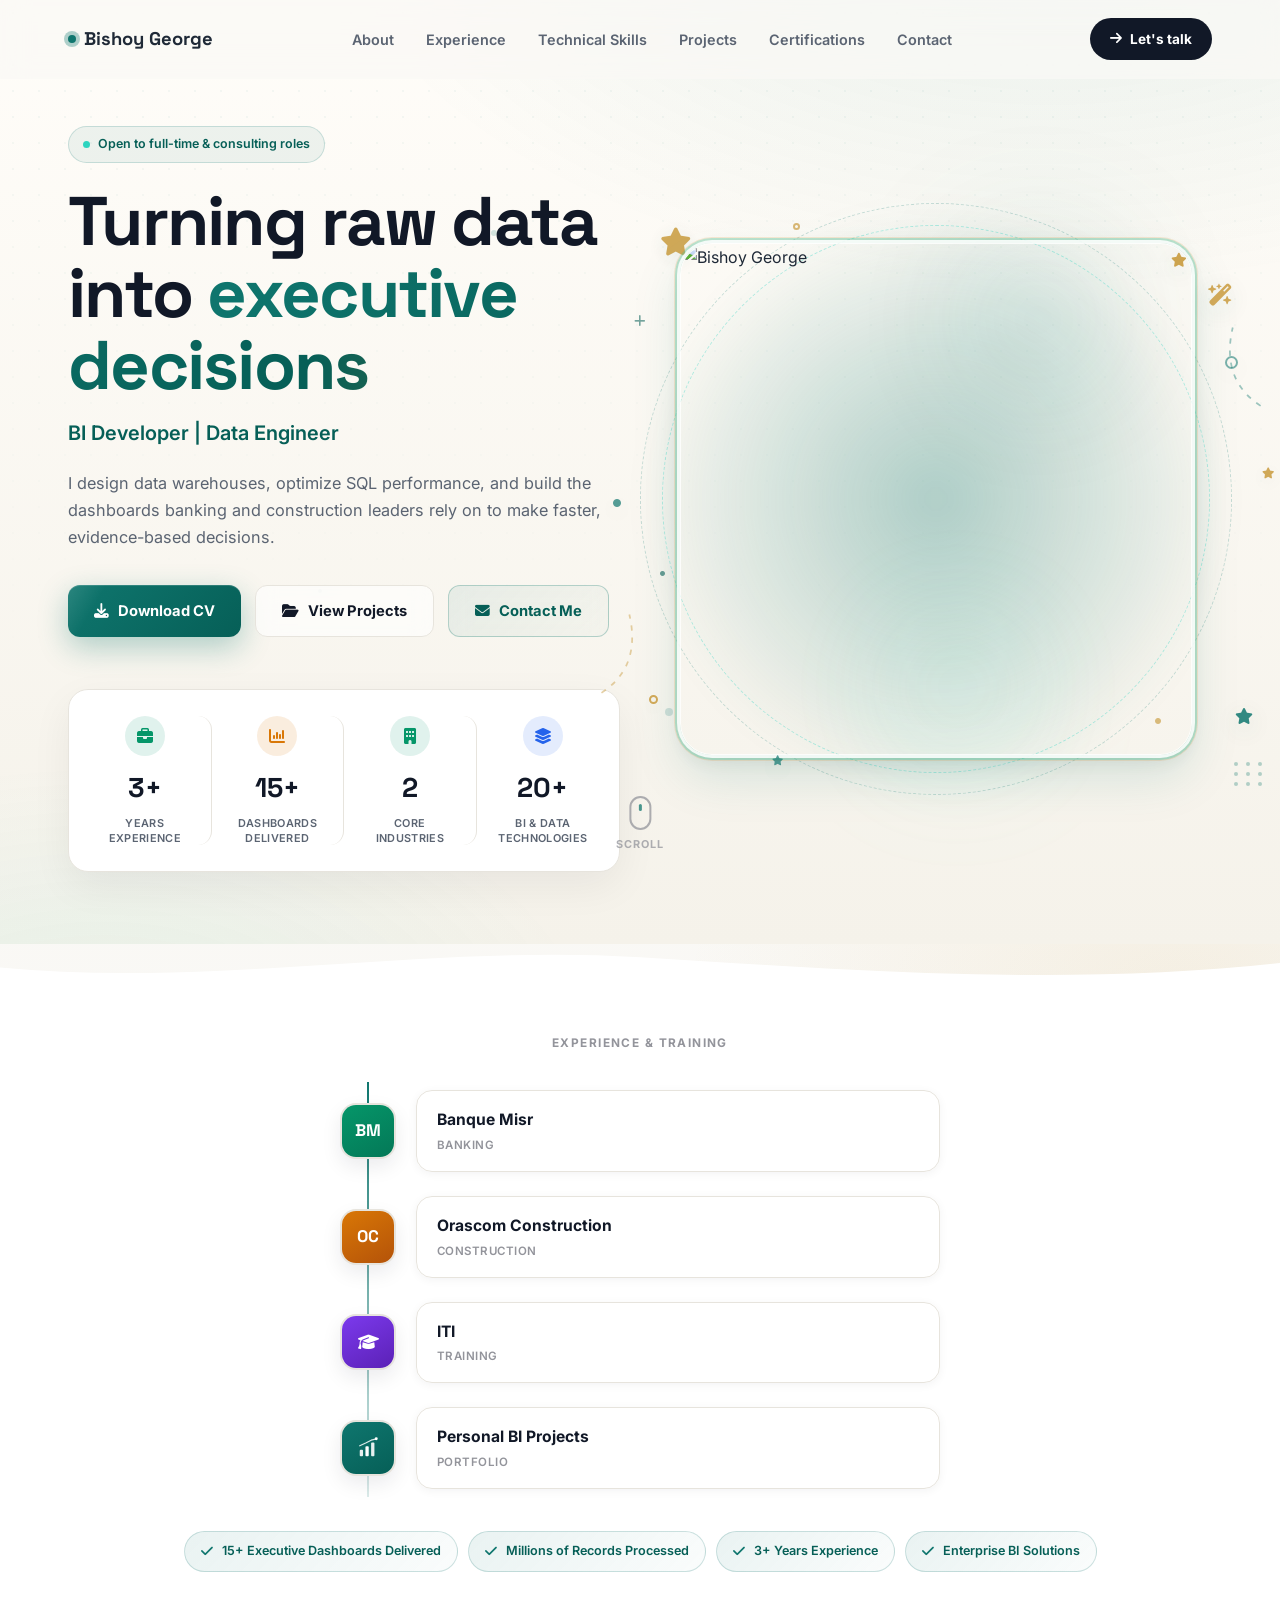
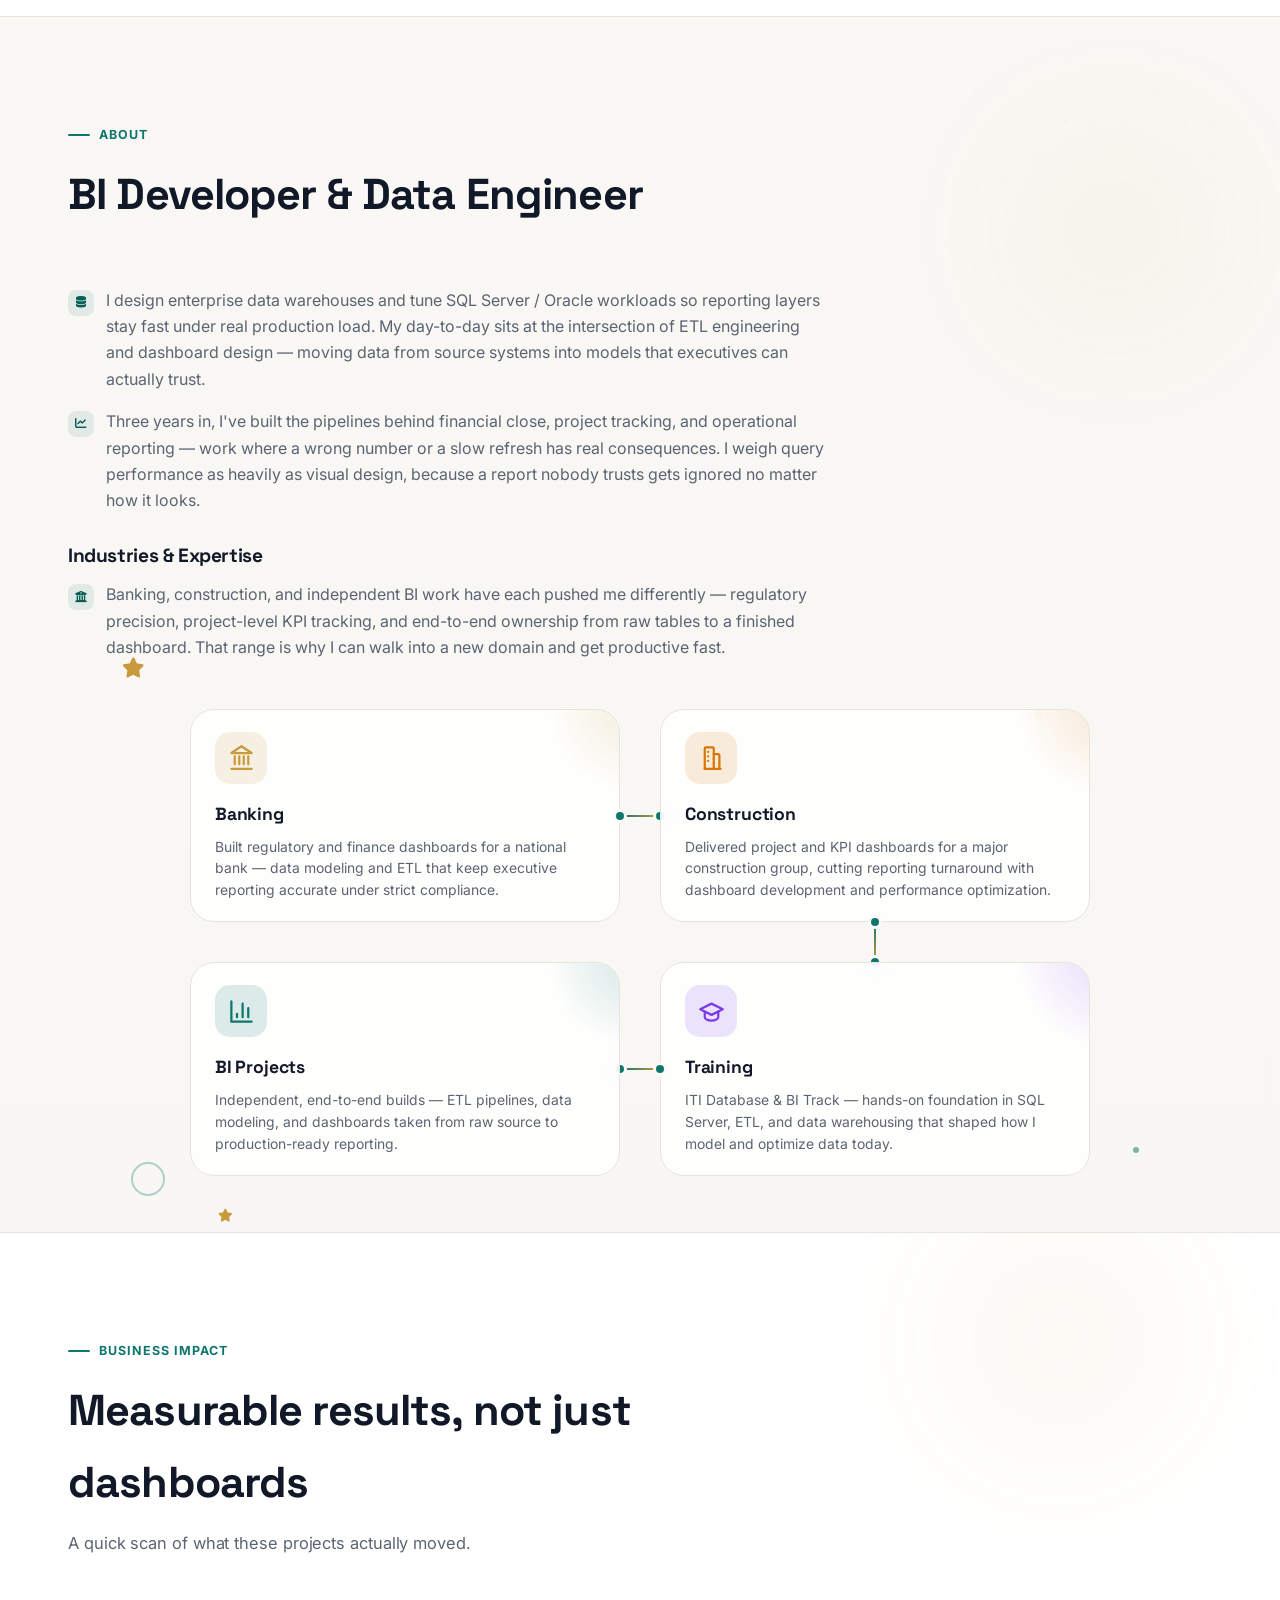
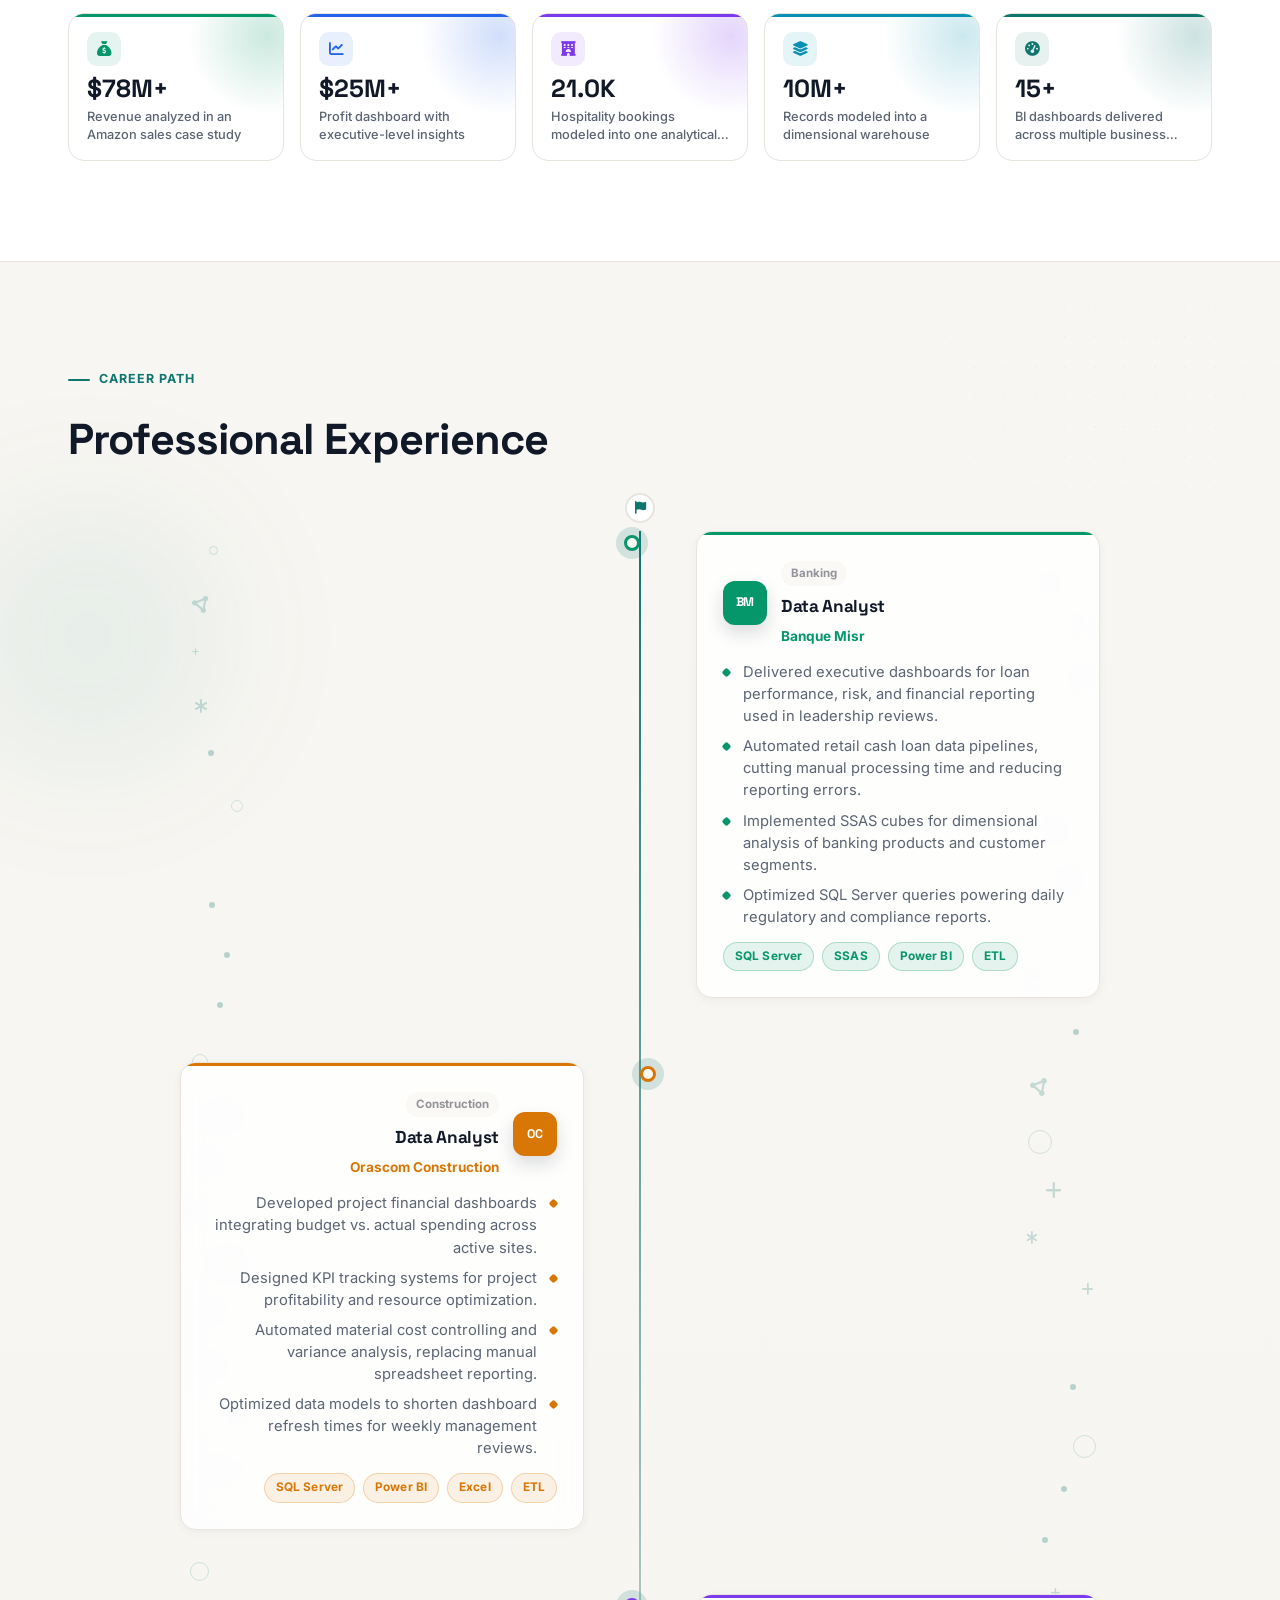
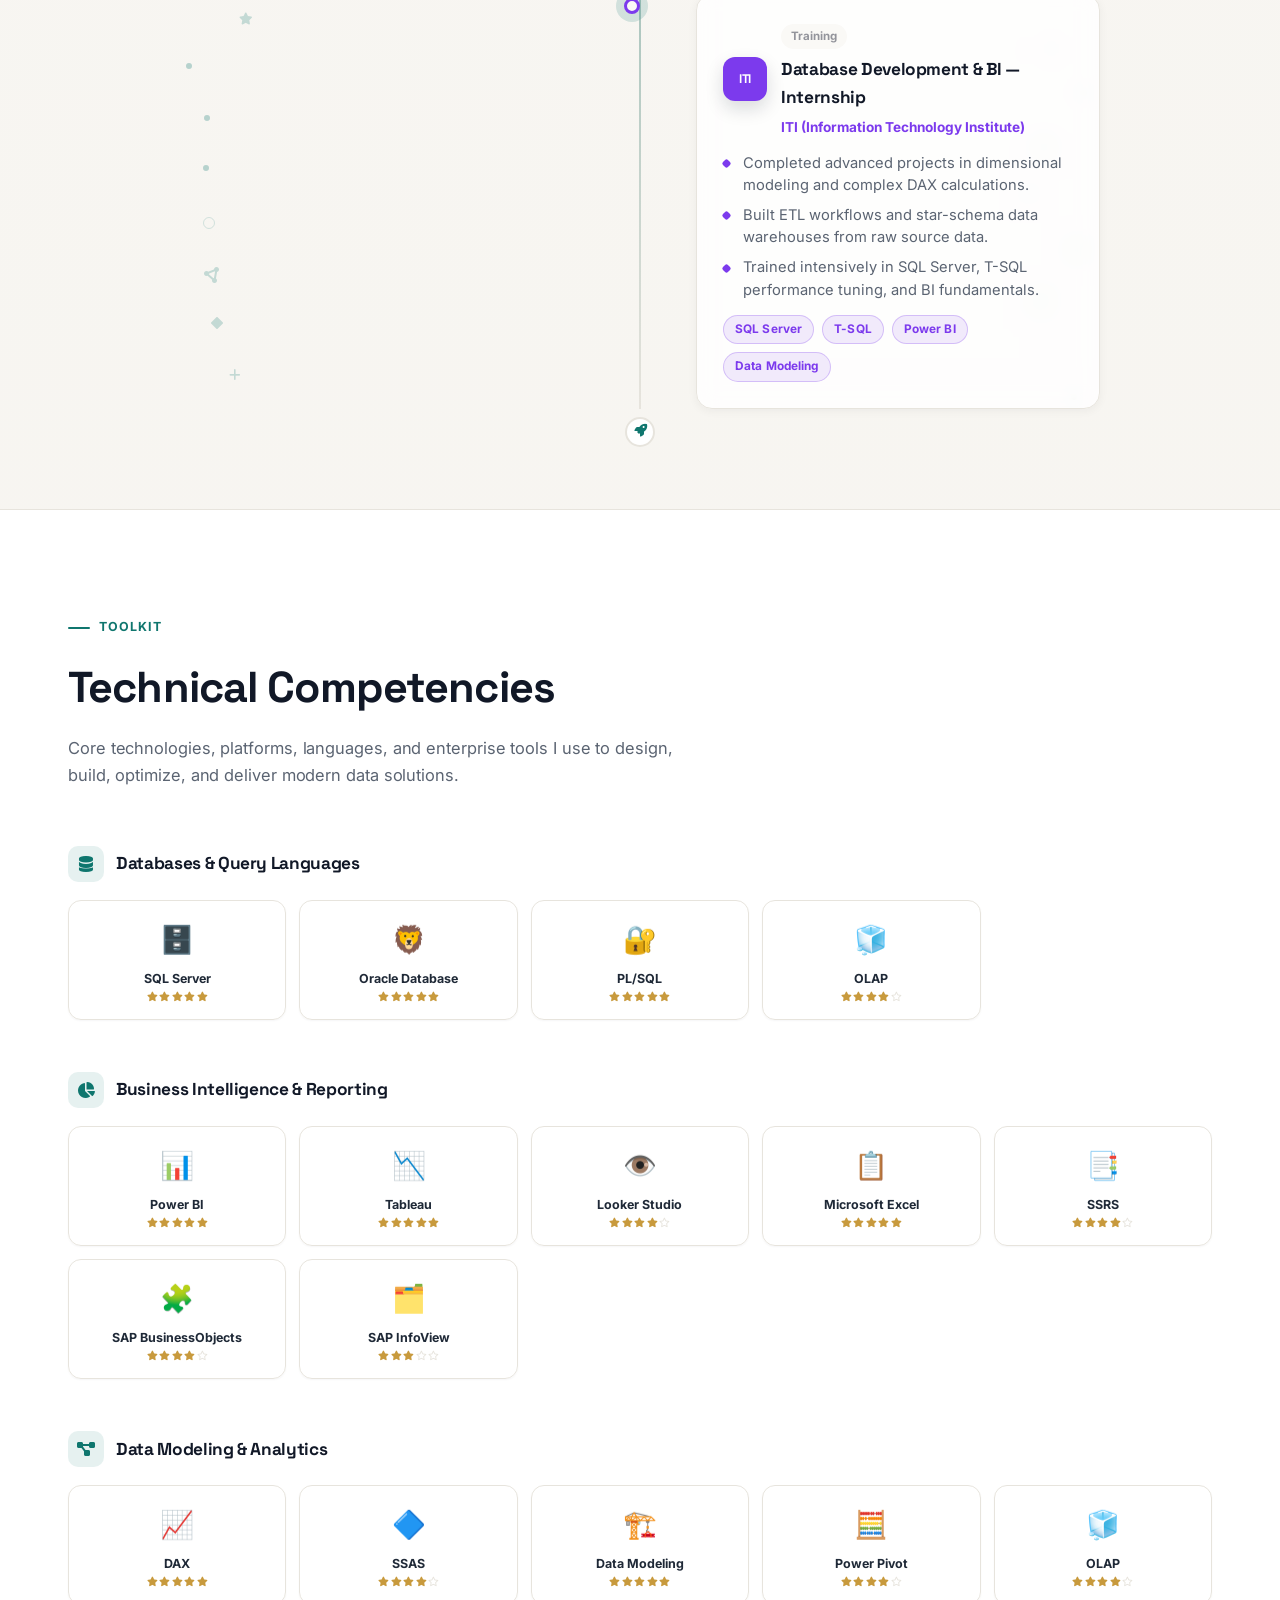
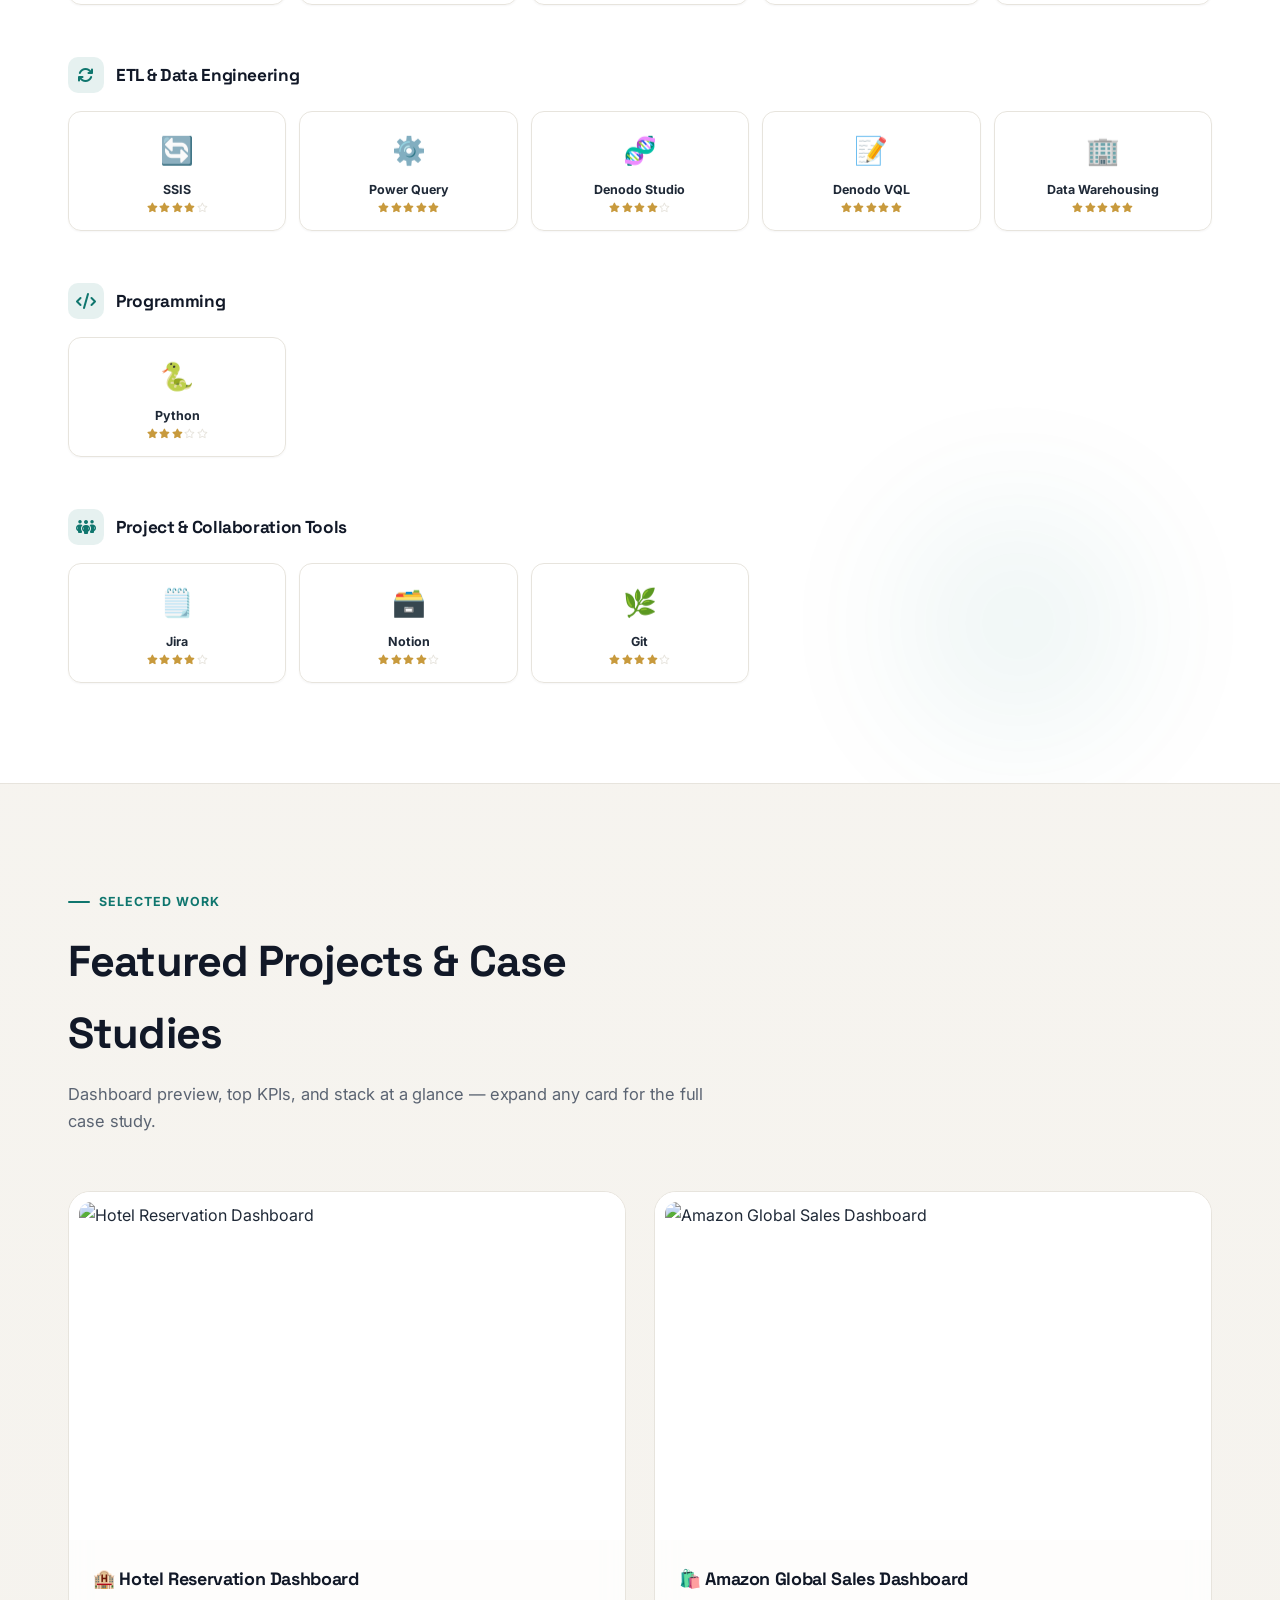
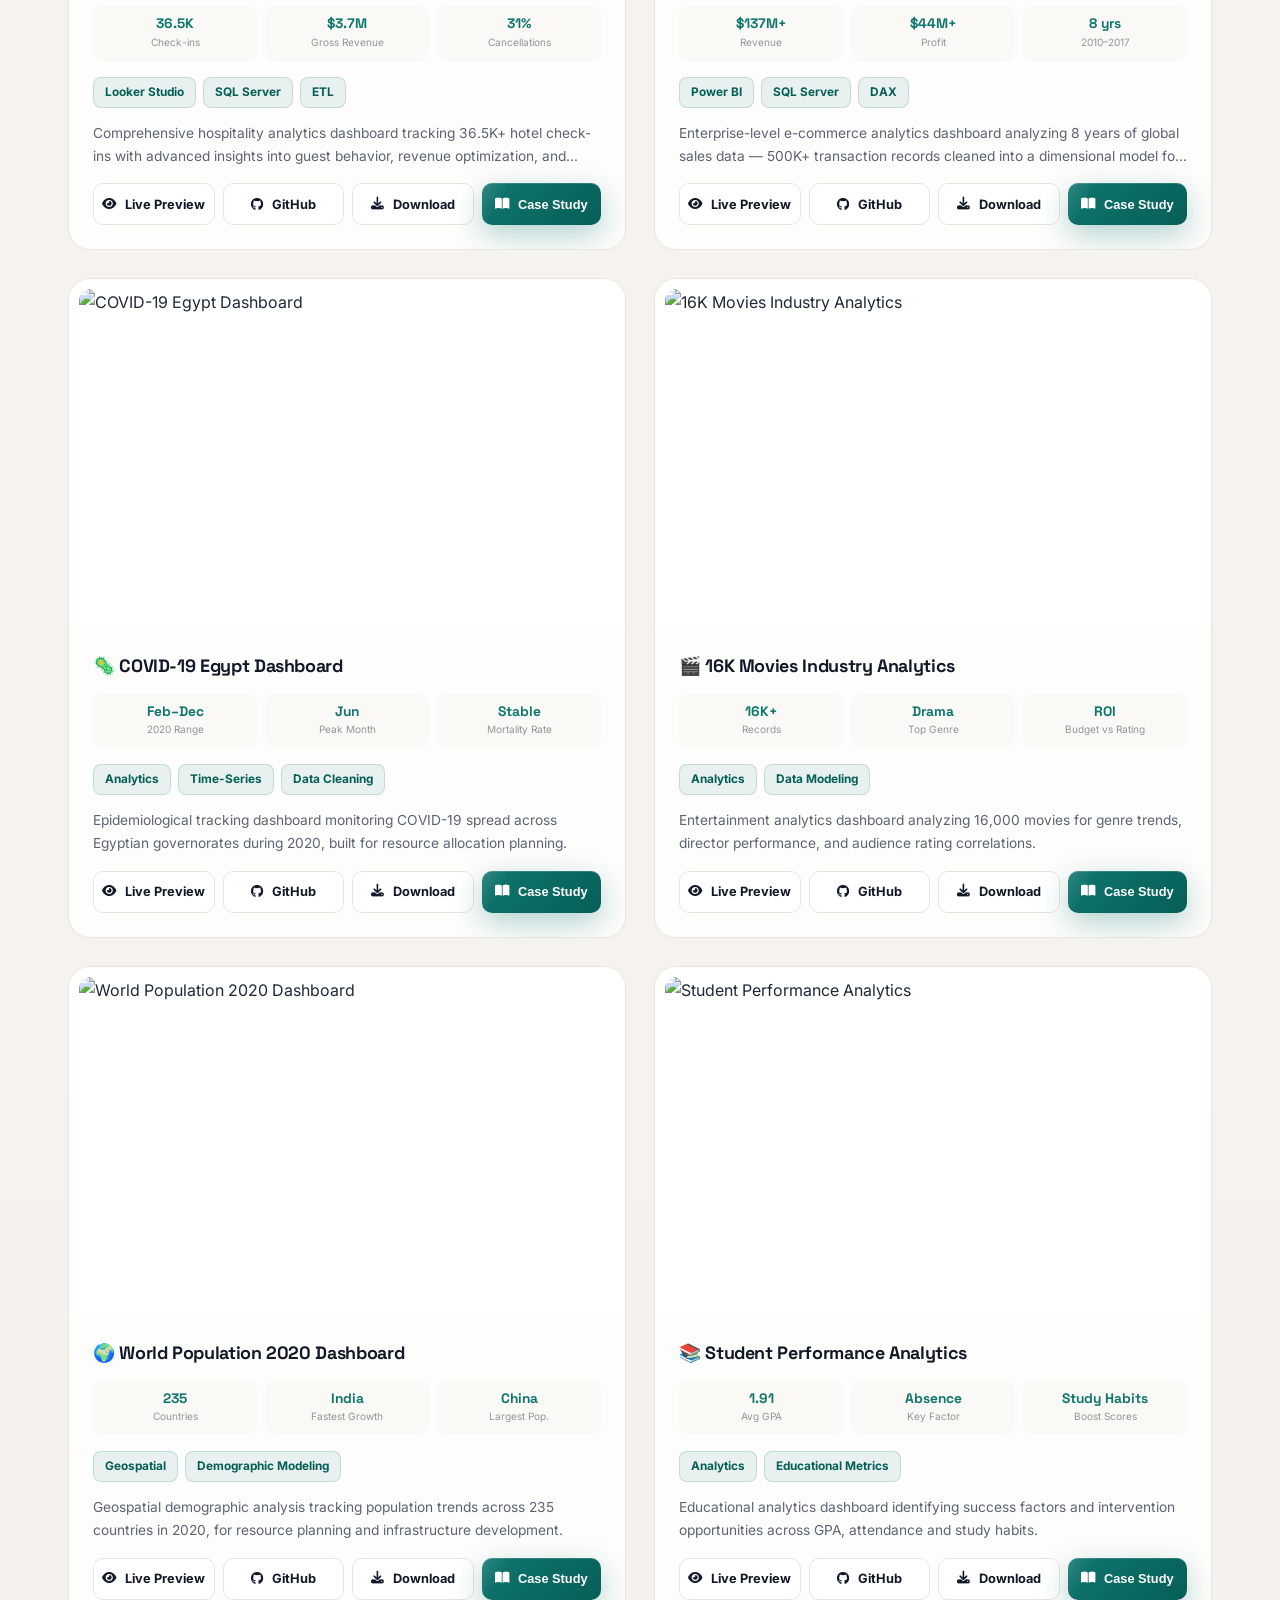
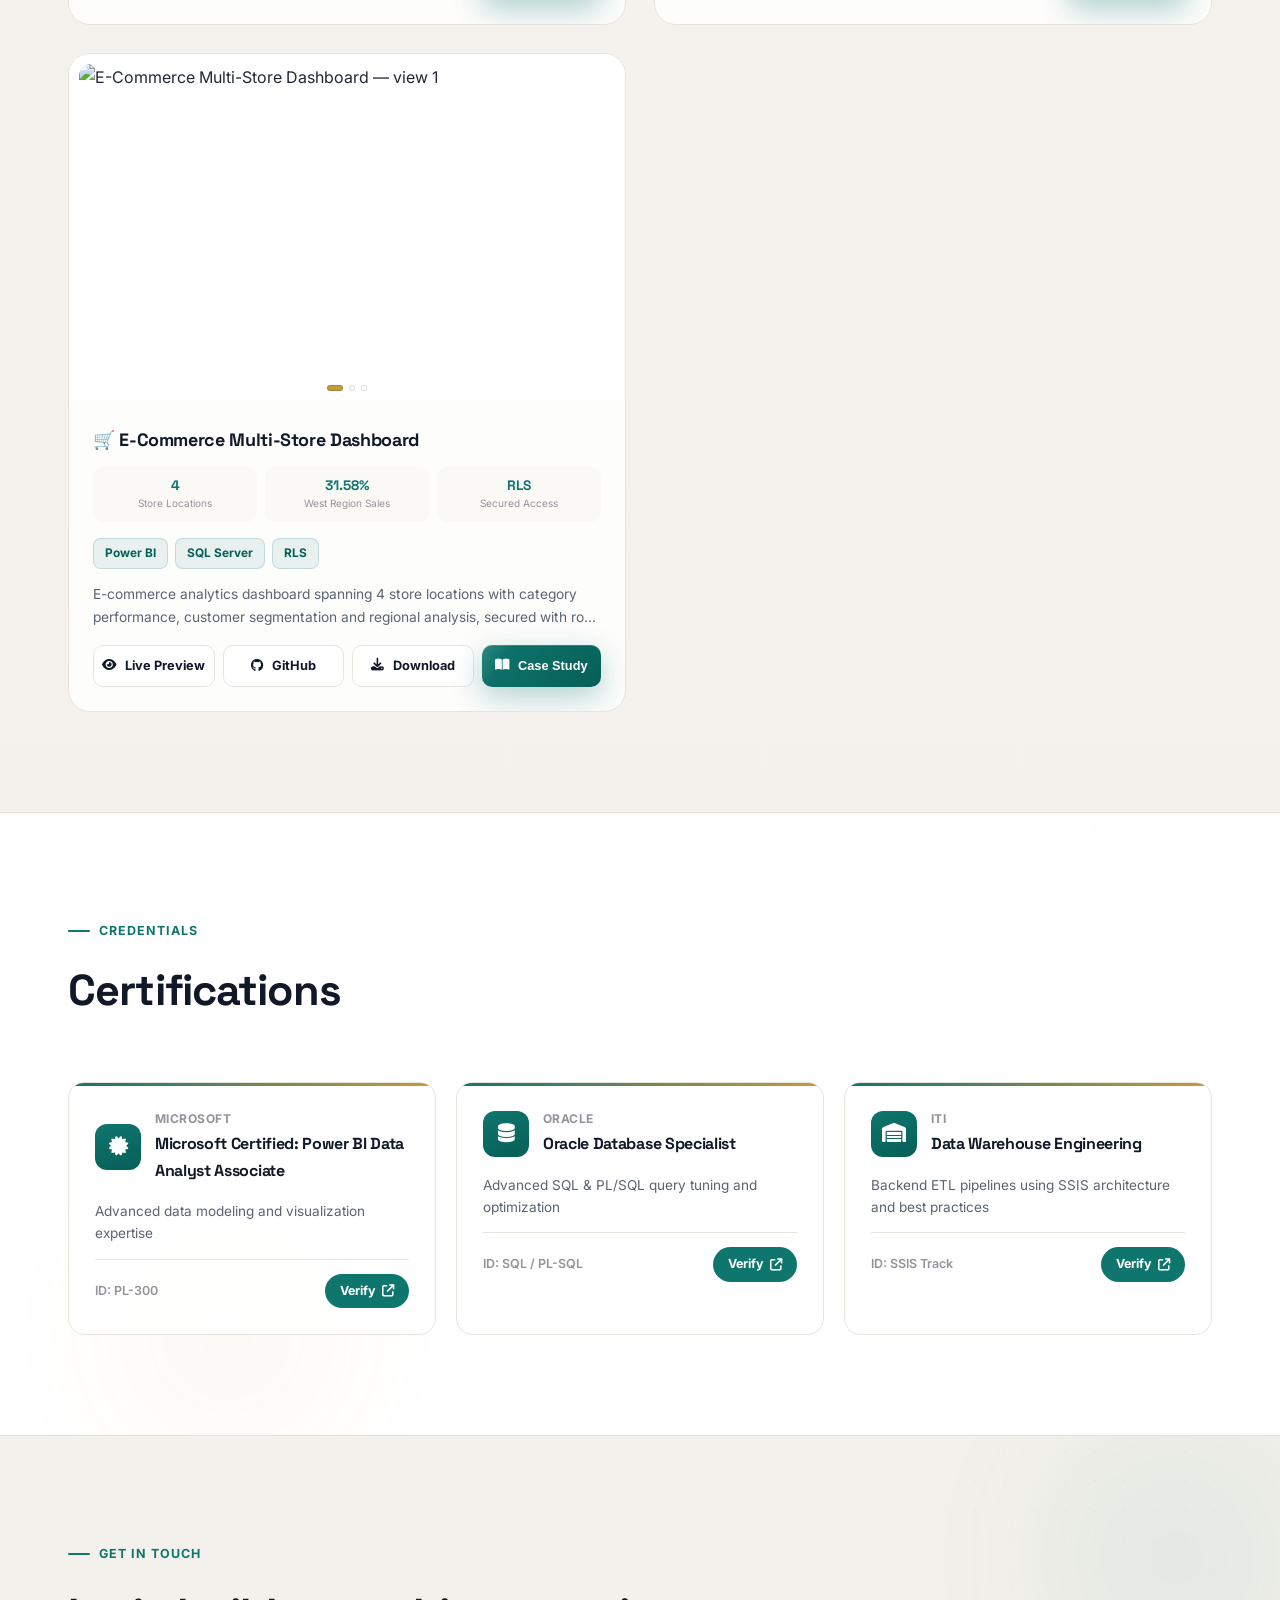
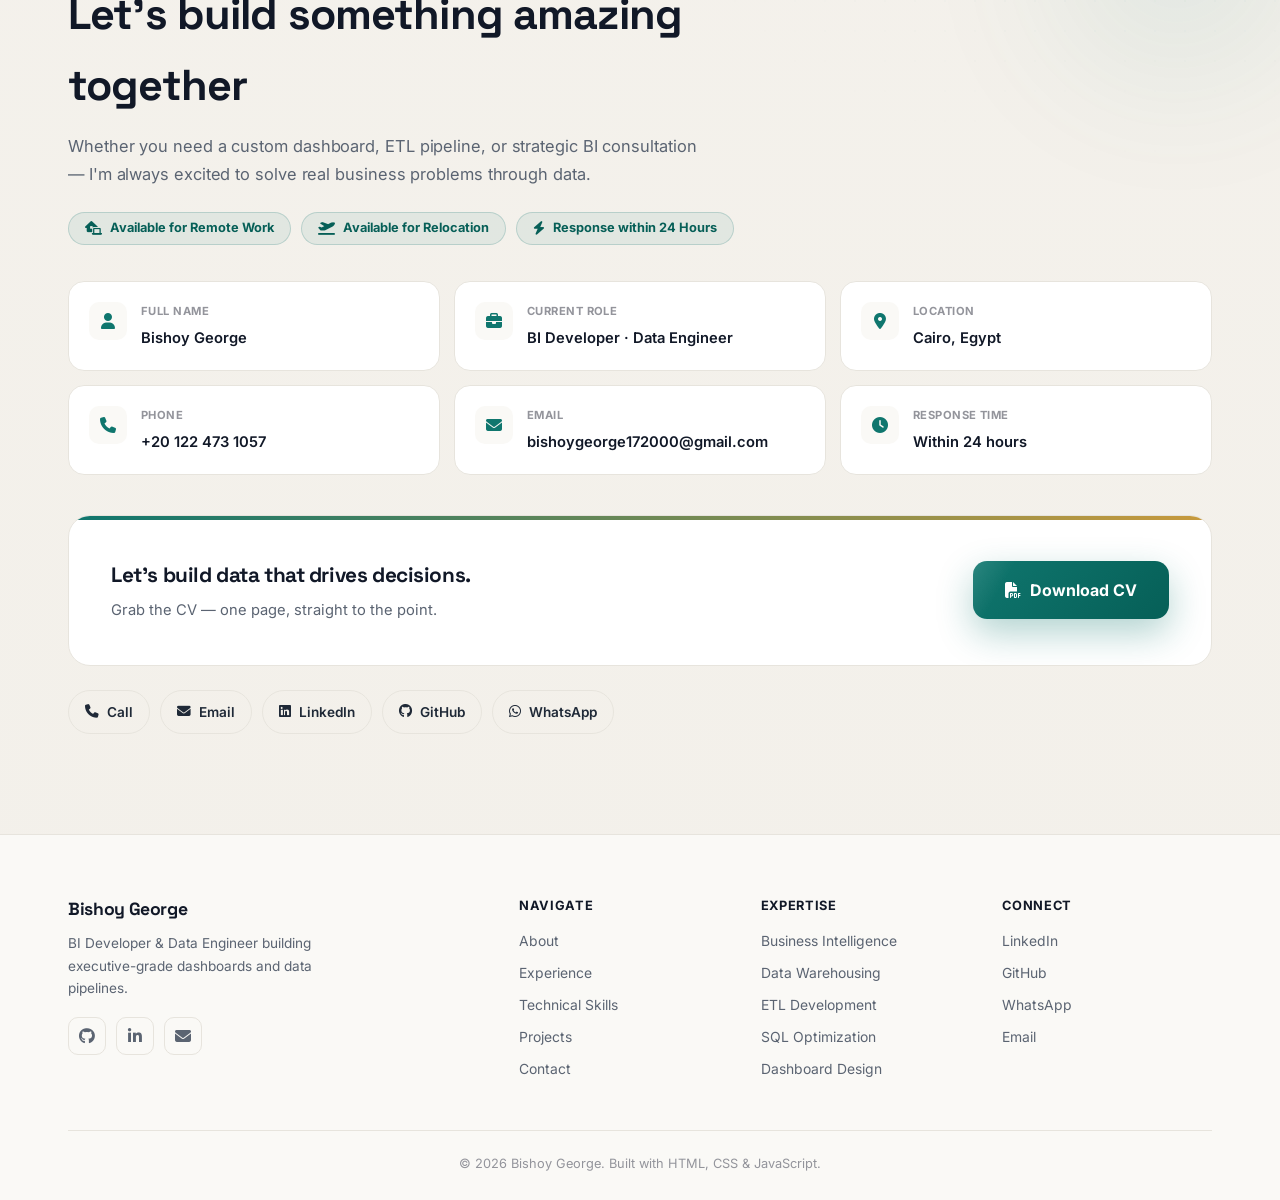
==== index.html @ 126858d9 "Add files via upload" ====
<!DOCTYPE html>
<html lang="en">
<head>
<meta charset="UTF-8">
<meta name="viewport" content="width=device-width, initial-scale=1.0">
<title>Bishoy George — BI Developer & Data Engineer | Power BI, SQL Server, Data Warehousing</title>
<meta name="description" content="Bishoy George — BI Developer & Data Engineer specializing in Power BI, SQL Server, and enterprise data warehousing. 3+ years building dashboards and ETL pipelines for banking and construction.">
<meta name="robots" content="index, follow">
<link rel="canonical" href="https://bichoygeorge.github.io/">
<meta name="theme-color" content="#0F766E">
<link rel="icon" href="data:image/svg+xml,%3Csvg xmlns='http://www.w3.org/2000/svg' viewBox='0 0 100 100'%3E%3Crect width='100' height='100' rx='22' fill='%230F766E'/%3E%3Ctext x='50' y='68' font-size='58' font-family='Arial,sans-serif' font-weight='700' fill='white' text-anchor='middle'%3EB%3C/text%3E%3C/svg%3E">
<meta property="og:type" content="website">
<meta property="og:title" content="Bishoy George — BI Developer & Data Engineer">
<meta property="og:description" content="3+ years turning enterprise data into executive decisions across banking and construction. 15+ dashboards delivered.">
<meta property="og:url" content="https://bichoygeorge.github.io/">
<meta property="og:image" content="https://raw.githubusercontent.com/bichoygeorge/bichoygeorge.github.io/Profile/Profile.jpg">
<meta name="twitter:card" content="summary_large_image">
<meta name="twitter:title" content="Bishoy George — BI Developer & Data Engineer">
<meta name="twitter:description" content="3+ years turning enterprise data into executive decisions across banking and construction.">
<meta name="twitter:image" content="https://raw.githubusercontent.com/bichoygeorge/bichoygeorge.github.io/Profile/Profile.jpg">
<script type="application/ld+json">
{
  "@context": "https://schema.org",
  "@type": "Person",
  "name": "Bishoy George",
  "jobTitle": "BI Developer & Data Engineer",
  "url": "https://bichoygeorge.github.io/",
  "image": "https://raw.githubusercontent.com/bichoygeorge/bichoygeorge.github.io/Profile/Profile.jpg",
  "sameAs": [
    "https://www.linkedin.com/in/bishoy-george24",
    "https://github.com/bichoygeorge"
  ]
}
</script>
<link rel="preconnect" href="https://fonts.googleapis.com">
<link rel="preconnect" href="https://fonts.gstatic.com" crossorigin>
<link rel="preconnect" href="https://raw.githubusercontent.com" crossorigin>
<link rel="dns-prefetch" href="https://raw.githubusercontent.com">
<link rel="preload" as="image" href="https://raw.githubusercontent.com/bichoygeorge/bichoygeorge.github.io/Profile/Profile.jpg" fetchpriority="high">
<link href="https://fonts.googleapis.com/css2?family=Space+Grotesk:wght@500;600;700&family=Inter:wght@400;500;600;700;800&display=swap" rel="stylesheet">
<link rel="stylesheet" href="https://cdnjs.cloudflare.com/ajax/libs/font-awesome/6.4.0/css/all.min.css">
<style>
:root{
  --ink:#111827;
  --ink-2:#0a0f1f;
  --blue:#0F766E;
  --blue-deep:#065F57;
  --blue-glow:rgba(15,118,110,.32);
  --gold:#C89A3D;
  --gold-deep:#A87D2A;
  --gold-glow:rgba(200,154,61,.32);
  --paper:#FAF9F6;
  --paper-2:#FFFFFF;
  --surface-glass:rgba(255,255,255,.62);
  --surface-glass-strong:rgba(255,255,255,.82);
  --line:#E7E4DD;
  --line-glow:rgba(15,118,110,.28);
  --text:#1F2937;
  --text-soft:#5B6472;
  --text-faint:#93949B;
  --radius-lg:22px;
  --radius-md:16px;
  --radius-sm:10px;
  --shadow-sm:0 2px 10px rgba(20,24,38,.05);
  --shadow-md:0 12px 32px rgba(20,24,38,.08);
  --shadow-lg:0 24px 64px rgba(20,24,38,.14);
  --shadow-glow-teal:0 20px 60px -12px rgba(15,118,110,.35);
  --shadow-glow-gold:0 20px 60px -12px rgba(200,154,61,.35);
  --ease:cubic-bezier(.22,1,.36,1);
}
/* premium preloader — a small dashboard building itself, on-brand for a BI portfolio */
.preloader{position:fixed;inset:0;z-index:9999;background:linear-gradient(180deg,#FAF9F6 0%,#F3F0EA 100%);display:flex;flex-direction:column;align-items:center;justify-content:center;gap:10px;opacity:0;animation:preloaderAppear .5s var(--ease) forwards;transition:opacity .5s var(--ease),visibility .5s var(--ease);}
@keyframes preloaderAppear{to{opacity:1;}}
.preloader.hide{opacity:0;visibility:hidden;pointer-events:none;}
.preloader-chart{display:flex;align-items:flex-end;justify-content:center;gap:7px;height:52px;margin-bottom:14px;animation:preloaderIn .6s var(--ease) both;}
.pc-bar{width:8px;border-radius:3px 3px 1px 1px;background:linear-gradient(180deg,var(--gold) 0%,var(--blue) 100%);transform-origin:bottom center;animation:pcGrow 1.3s cubic-bezier(.45,0,.2,1) infinite;}
.pc-bar:nth-child(1){height:22px;animation-delay:0s;}
.pc-bar:nth-child(2){height:38px;animation-delay:.11s;}
.pc-bar:nth-child(3){height:28px;animation-delay:.22s;}
.pc-bar:nth-child(4){height:52px;animation-delay:.33s;}
.pc-bar:nth-child(5){height:34px;animation-delay:.44s;}
@keyframes pcGrow{0%,100%{transform:scaleY(.22);opacity:.5;}50%{transform:scaleY(1);opacity:1;}}
.preloader-wordmark{font-family:'Space Grotesk',sans-serif;font-weight:700;font-size:1.05rem;letter-spacing:.01em;color:var(--ink);animation:preloaderIn .6s var(--ease) .08s both;}
.preloader-wordmark span{color:var(--blue);}
.preloader-caption{font-size:.78rem;font-weight:700;letter-spacing:.06em;color:var(--text-soft);margin-top:2px;animation:preloaderIn .6s var(--ease) .14s both;}
.preloader-subtitle{font-size:.7rem;font-weight:500;letter-spacing:.02em;color:var(--text-faint);animation:preloaderIn .6s var(--ease) .2s both;}
@keyframes preloaderIn{0%{opacity:0;transform:translateY(8px);}100%{opacity:1;transform:translateY(0);}}
@media(prefers-reduced-motion:reduce){.pc-bar,.preloader-chart,.preloader-wordmark,.preloader-caption,.preloader-subtitle,.preloader{animation:none;opacity:1;transform:none;}.pc-bar{transform:scaleY(1);}}

/* premium hero entrance sequence */
.hero-kicker,.hero h1,.hero-titles,.hero-description,.hero-buttons,.hero-stats-card{opacity:0;transform:translateY(22px);transition:opacity .75s var(--ease),transform .75s var(--ease);}
.hero-visual{opacity:0;transform:scale(.94);transition:opacity .9s var(--ease),transform .9s var(--ease);}
body.site-ready .hero-kicker{opacity:1;transform:translateY(0);transition-delay:.05s;}
body.site-ready .hero h1{opacity:1;transform:translateY(0);transition-delay:.15s;}
body.site-ready .hero-titles{opacity:1;transform:translateY(0);transition-delay:.25s;}
body.site-ready .hero-description{opacity:1;transform:translateY(0);transition-delay:.32s;}
body.site-ready .hero-buttons{opacity:1;transform:translateY(0);transition-delay:.4s;}
body.site-ready .hero-stats-card{opacity:1;transform:translateY(0);transition-delay:.48s;}
body.site-ready .hero-visual{opacity:1;transform:scale(1);transition-delay:.2s;}
@media(prefers-reduced-motion:reduce){
  .hero-kicker,.hero h1,.hero-titles,.hero-description,.hero-buttons,.hero-stats-card,.hero-visual{opacity:1!important;transform:none!important;transition:none!important;}
}
*{margin:0;padding:0;box-sizing:border-box;}
html{scroll-behavior:smooth;-webkit-text-size-adjust:100%;text-size-adjust:100%;}
h1,h2,h3,p,span,a,li,div{overflow-wrap:break-word;word-break:normal;}
body{
  background:
    radial-gradient(1000px 600px at 12% -8%, rgba(15,118,110,.09), transparent 60%),
    radial-gradient(900px 560px at 92% 8%, rgba(200,154,61,.10), transparent 55%),
    radial-gradient(1100px 700px at 50% 105%, rgba(15,118,110,.07), transparent 60%),
    linear-gradient(180deg,#FAF9F6 0%,#F3F0EA 100%);
  color:var(--text);
  font-family:'Inter',sans-serif;
  line-height:1.65;
  overflow-x:hidden;
  position:relative;
}
.bg-noise{position:fixed;inset:0;z-index:0;pointer-events:none;opacity:.035;mix-blend-mode:overlay;background-image:url("data:image/svg+xml,%3Csvg xmlns='http://www.w3.org/2000/svg' width='120' height='120'%3E%3Cfilter id='n'%3E%3CfeTurbulence type='fractalNoise' baseFrequency='0.9' numOctaves='2' stitchTiles='stitch'/%3E%3C/filter%3E%3Crect width='100%25' height='100%25' filter='url(%23n)'/%3E%3C/svg%3E");}
.bg-aurora{position:fixed;inset:0;z-index:0;pointer-events:none;overflow:hidden;}
.bg-aurora span{position:absolute;border-radius:50%;filter:blur(90px);opacity:.28;animation:auroraDrift 22s ease-in-out infinite;}
.bg-aurora span.a1{width:520px;height:520px;top:-14%;left:-8%;background:radial-gradient(circle,rgba(15,118,110,.55),transparent 70%);}
.bg-aurora span.a2{width:460px;height:460px;top:32%;right:-10%;background:radial-gradient(circle,rgba(200,154,61,.5),transparent 70%);animation-delay:6s;}
.bg-aurora span.a3{width:400px;height:400px;bottom:-12%;left:22%;background:radial-gradient(circle,rgba(15,118,110,.4),transparent 70%);animation-delay:12s;}
@keyframes auroraDrift{0%,100%{transform:translate(0,0) scale(1);}50%{transform:translate(3%,4%) scale(1.08);}}
@media(max-width:760px){.bg-aurora span{opacity:.16;filter:blur(60px);}}
@media(prefers-reduced-motion:reduce){.bg-aurora span{animation:none;}}
main,header,nav,footer,section{position:relative;z-index:1;}
h1,h2,h3,h4{font-family:'Space Grotesk',sans-serif;letter-spacing:-0.02em;color:var(--ink);}
img{max-width:100%;display:block;}
a{color:inherit;text-decoration:none;}
.container{max-width:1240px;margin:0 auto;padding:0 28px;position:relative;z-index:1;}

/* section decorative graphics */
#about,#impact,#experience,#skills,#certificates,#contact{position:relative;overflow:hidden;}
#about::before,#experience::before,#certificates::before,#contact::before{content:'';position:absolute;inset:0;z-index:0;background-image:radial-gradient(rgba(15,118,110,.055) 1px,transparent 1px);background-size:30px 30px;mask-image:radial-gradient(650px 380px at 88% 6%,rgba(0,0,0,.6),transparent 72%);pointer-events:none;}
.section-glow{position:absolute;border-radius:50%;filter:blur(75px);opacity:.3;pointer-events:none;z-index:0;}
.section-glow.teal{background:radial-gradient(circle,rgba(15,118,110,.4),transparent 70%);}
.section-glow.gold{background:radial-gradient(circle,rgba(200,154,61,.35),transparent 70%);}
@media(max-width:760px){.section-glow{opacity:.18;}}
@media(min-width:1024px){.container{padding:0 48px;}}

::selection{background:var(--blue);color:#fff;}

/* reveal */
.reveal{opacity:0;transform:translateY(28px);transition:opacity .8s var(--ease),transform .8s var(--ease);}
.reveal.in{opacity:1;transform:translateY(0);}
.reveal-stagger > *{opacity:0;transform:translateY(24px);transition:opacity .7s var(--ease),transform .7s var(--ease);}
.reveal-stagger.in > *{opacity:1;transform:translateY(0);}
.reveal-stagger.in > *:nth-child(1){transition-delay:.05s;}
.reveal-stagger.in > *:nth-child(2){transition-delay:.12s;}
.reveal-stagger.in > *:nth-child(3){transition-delay:.19s;}
.reveal-stagger.in > *:nth-child(4){transition-delay:.26s;}
.reveal-stagger.in > *:nth-child(5){transition-delay:.33s;}
.reveal-stagger.in > *:nth-child(6){transition-delay:.4s;}

@media(prefers-reduced-motion:reduce){
  .reveal,.reveal-stagger>*{opacity:1!important;transform:none!important;transition:none!important;}
  *{animation-duration:.001s!important;}
}

.cursor-glow{position:fixed;width:420px;height:420px;border-radius:50%;background:radial-gradient(circle,rgba(15,118,110,.09),transparent 70%);pointer-events:none;z-index:1;transform:translate(-50%,-50%);opacity:0;transition:opacity .5s;left:0;top:0;}

/* progress + nav */
.scroll-progress{position:fixed;top:0;left:0;height:3px;background:linear-gradient(90deg,var(--blue),var(--gold));z-index:1200;width:0;transition:width .1s linear;}
nav{position:fixed;top:0;left:0;right:0;z-index:1100;padding:18px 0;transition:transform .4s var(--ease),background .4s,box-shadow .4s;background:rgba(250,249,246,.75);backdrop-filter:blur(14px) saturate(160%);border-bottom:1px solid transparent;}
nav.scrolled{background:rgba(255,255,255,.85);border-bottom-color:var(--line);box-shadow:0 4px 24px rgba(11,18,40,.06);}
nav.hidden{transform:translateY(-100%);}
.nav-content{max-width:1240px;margin:0 auto;padding:0 28px;display:flex;justify-content:space-between;align-items:center;gap:10px;}
@media(min-width:1024px){.nav-content{padding:0 48px;}}
@media(max-width:400px){.nav-content{padding:0 16px;}}
.nav-logo{font-family:'Space Grotesk';font-weight:700;font-size:1.15rem;display:flex;align-items:center;gap:8px;white-space:nowrap;}
.nav-logo .dot{width:8px;height:8px;border-radius:50%;background:var(--blue);box-shadow:0 0 0 4px var(--blue-glow);flex-shrink:0;}
@media(max-width:400px){.nav-logo{font-size:.92rem;}.nav-cta{padding:9px 14px;font-size:.76rem;}}
@media(max-width:360px){.nav-cta span{display:none;}.nav-cta{padding:10px;width:38px;height:38px;}}
.nav-links{display:none;list-style:none;gap:32px;}
@media(min-width:900px){.nav-links{display:flex;}}
.nav-links a{color:var(--text-soft);font-weight:600;font-size:.9rem;position:relative;padding:6px 0;transition:color .3s;}
.nav-links a::after{content:'';position:absolute;left:0;bottom:0;width:0;height:2px;background:var(--blue);transition:width .3s var(--ease);}
.nav-links a:hover,.nav-links a.active{color:var(--ink);}
.nav-links a:hover::after,.nav-links a.active::after{width:100%;}
.nav-cta{display:flex;align-items:center;gap:8px;background:var(--ink);color:#fff;padding:10px 20px;border-radius:999px;font-weight:700;font-size:.85rem;transition:all .3s var(--ease);}
.nav-cta:hover{background:var(--blue);transform:translateY(-2px);box-shadow:0 10px 24px var(--blue-glow);}

/* buttons */
.btn{position:relative;overflow:hidden;display:inline-flex;align-items:center;justify-content:center;gap:9px;height:52px;padding:0 26px;border-radius:12px;font-weight:700;font-size:.92rem;cursor:pointer;border:none;transition:transform .3s var(--ease),box-shadow .3s var(--ease),filter .3s var(--ease);isolation:isolate;white-space:nowrap;flex-shrink:0;max-width:100%;}
.btn:active{transform:translateY(1px) scale(.97);filter:brightness(.95);transition-duration:.12s;}
.btn-ripple{position:absolute;border-radius:50%;background:rgba(255,255,255,.55);transform:scale(0);animation:rippleAnim .6s ease-out;pointer-events:none;z-index:0;}
@keyframes rippleAnim{to{transform:scale(3);opacity:0;}}
.btn-primary{background:linear-gradient(135deg,var(--blue) 0%,var(--blue-deep) 100%);color:#fff;box-shadow:0 10px 30px var(--blue-glow),0 1px 0 rgba(255,255,255,.15) inset;}
.btn-primary::before{content:'';position:absolute;inset:0;background:linear-gradient(120deg,transparent 30%,rgba(255,255,255,.25) 50%,transparent 70%);background-size:220% 100%;background-position:120% 0;transition:background-position .7s var(--ease);z-index:0;}
.btn-primary:hover::before{background-position:-20% 0;}
.btn-primary:hover{transform:translateY(-3px);box-shadow:0 18px 46px var(--blue-glow),0 1px 0 rgba(255,255,255,.15) inset;}
.btn-outline{background:var(--surface-glass);backdrop-filter:blur(10px);color:var(--ink);border:1.5px solid var(--line);}
.btn-outline:hover{border-color:var(--blue);color:var(--blue-deep);transform:translateY(-3px);box-shadow:0 14px 32px rgba(15,118,110,.14);}
.btn-contact{background:linear-gradient(135deg,rgba(15,118,110,.08),rgba(15,118,110,.02));border:1.5px solid rgba(15,118,110,.28);color:var(--blue-deep);}
.btn-contact:hover{background:linear-gradient(135deg,rgba(15,118,110,.14),rgba(15,118,110,.05));border-color:var(--blue);transform:translateY(-3px);box-shadow:0 14px 32px rgba(15,118,110,.18);}
.btn-ghost-light{background:rgba(255,255,255,.08);color:#fff;border:1.5px solid rgba(255,255,255,.25);}
.btn-ghost-light:hover{background:rgba(255,255,255,.16);transform:translateY(-3px);}
.btn-sm{height:42px;padding:0 16px;font-size:.8rem;border-radius:10px;}
.btn-lg{height:58px;padding:0 32px;font-size:1rem;border-radius:14px;box-shadow:0 14px 36px var(--blue-glow);}
.btn-lg:hover{box-shadow:0 20px 46px var(--blue-glow);}
.btn > *{position:relative;z-index:1;}

/* section shell */
section{padding:100px 0;position:relative;}
#about{padding-bottom:56px;}
@media(max-width:760px){
  section{padding:64px 0;}
  #about{padding-bottom:36px;}
  #impact{padding:44px 0;}
  .section-head{margin-bottom:38px;}
  .container{padding:0 20px;}
  .btn{padding:0 20px;height:50px;font-size:.88rem;}
  .hero-buttons{flex-direction:column;align-items:stretch;justify-content:center;gap:12px;}
  .hero-buttons .btn{width:100%;flex:none;}
  .social-pill,.trust-badge,.nav-cta{min-height:44px;}
  .cta-band{flex-direction:column;align-items:stretch;text-align:center;padding:28px 22px;}
  .cta-band .btn{width:100%;}
}
.eyebrow{display:inline-flex;align-items:center;gap:9px;font-size:.78rem;font-weight:700;letter-spacing:.08em;text-transform:uppercase;color:var(--blue);margin-bottom:14px;}
.eyebrow::before{content:'';width:22px;height:2px;border-radius:2px;background:linear-gradient(90deg,var(--blue),var(--gold));flex-shrink:0;}
.eyebrow::before{content:'';width:22px;height:2px;background:var(--blue);border-radius:2px;}
.section-head{max-width:640px;margin-bottom:56px;}
.section-title{font-size:clamp(1.85rem,3.5vw,2.7rem);font-weight:700;letter-spacing:-0.02em;margin-bottom:12px;}
.section-sub{color:var(--text-soft);font-size:1.03rem;letter-spacing:-0.005em;}
.section-alt{background:var(--paper-2);border-top:1px solid var(--line);border-bottom:1px solid var(--line);}

/* ================= HERO ================= */
.hero{
  padding:126px 0 72px;
  background:radial-gradient(1200px 640px at 82% -10%,rgba(15,118,110,.10) 0%,transparent 60%),radial-gradient(900px 500px at 8% 110%,rgba(45,212,191,.08) 0%,transparent 55%),linear-gradient(180deg,#FFFDF9 0%,#F5F2EA 100%);
  color:var(--text);position:relative;overflow:hidden;
}
@media(max-width:760px){
  .hero{padding:88px 0 44px;}
  .hero-grid{justify-items:center;}
  .hero-grid > div:first-child{text-align:center;width:100%;}
  .hero-kicker{margin-left:auto;margin-right:auto;}
  .hero-description{margin-left:auto;margin-right:auto;}
  .hero-buttons{align-items:center;}
  .hero-stats-card{margin-left:auto;margin-right:auto;}
  .scroll-cue{margin-left:auto;margin-right:auto;}
}
@media(max-width:400px){
  .hero h1{font-size:2.15rem;}
  .hero-description{font-size:.95rem;}
}
.hero::before{content:'';position:absolute;inset:0;background-image:radial-gradient(rgba(15,118,110,.10) 1px,transparent 1px);background-size:26px 26px;mask-image:linear-gradient(180deg,rgba(0,0,0,.5),transparent 70%);}
.hero-blob{position:absolute;border-radius:50%;filter:blur(60px);opacity:.55;pointer-events:none;z-index:0;}
.hero-blob.b1{width:260px;height:260px;background:radial-gradient(circle,rgba(15,118,110,.35),transparent 70%);top:-6%;right:8%;}
.hero-blob.b2{width:220px;height:220px;background:radial-gradient(circle,rgba(94,234,212,.4),transparent 70%);bottom:-4%;right:26%;}
.hero-grid{display:grid;grid-template-columns:1fr;gap:56px;align-items:center;position:relative;z-index:2;}
@media(min-width:1000px){.hero-grid{grid-template-columns:1.15fr .85fr;gap:40px;}}
.hero-kicker{display:inline-flex;align-items:center;gap:8px;background:rgba(15,118,110,.07);border:1px solid rgba(15,118,110,.18);padding:7px 14px;border-radius:999px;font-size:.78rem;font-weight:600;color:var(--blue-deep);margin-bottom:22px;}
.hero-kicker .pulse{width:7px;height:7px;border-radius:50%;background:#2DD4BF;box-shadow:0 0 0 0 rgba(45,212,191,.6);animation:pulse 2s infinite;}
@keyframes pulse{0%{box-shadow:0 0 0 0 rgba(45,212,191,.55);}70%{box-shadow:0 0 0 8px rgba(45,212,191,0);}100%{box-shadow:0 0 0 0 rgba(45,212,191,0);}}
.hero h1{font-size:clamp(2.7rem,5.8vw,4.3rem);font-weight:700;line-height:1.05;letter-spacing:-0.025em;color:var(--ink);margin-bottom:16px;}
.hero h1 span{background:linear-gradient(100deg,var(--blue) 0%,var(--blue-deep) 45%,var(--gold-deep) 100%);-webkit-background-clip:text;background-clip:text;color:transparent;background-size:200% auto;animation:gradientShift 6s ease-in-out infinite;}
@keyframes gradientShift{0%,100%{background-position:0% 50%;}50%{background-position:100% 50%;}}
.hero-titles{font-size:clamp(1rem,2vw,1.25rem);font-weight:600;color:var(--blue-deep);margin-bottom:20px;min-height:1.6em;}
.hero-titles .cursor{opacity:1;animation:blink 1s infinite;color:var(--blue);}
@keyframes blink{50%{opacity:0;}}
.hero-description{color:var(--text-soft);font-size:1.02rem;max-width:560px;margin-bottom:34px;}
.hero-buttons{display:flex;flex-wrap:wrap;gap:14px;margin-bottom:52px;}

.hero-stats-card{background:var(--paper-2);border:1px solid var(--line);border-radius:20px;padding:26px 10px;max-width:560px;box-shadow:0 14px 40px rgba(11,18,40,.06);}
.hero-stats{display:grid;grid-template-columns:repeat(4,1fr);gap:0;max-width:100%;}
.hero-stats .stat-item{border-right:1px solid var(--line);padding:0 10px;display:flex;flex-direction:column;align-items:center;text-align:center;border-radius:14px;transition:transform .3s var(--ease),box-shadow .3s var(--ease),background .3s var(--ease);}
.hero-stats .stat-item:hover{transform:translateY(-4px);box-shadow:0 14px 30px rgba(11,18,40,.09);background:var(--paper);}
.hero-stats .stat-item:hover .stat-icon{transform:scale(1.08);}
.stat-icon{transition:transform .3s var(--ease);}
.hero-stats .stat-item:hover{transform:translateY(-4px);box-shadow:0 12px 26px rgba(11,18,40,.1);background:var(--paper);}
.hero-stats .stat-item:last-child{border-right:none;}
.stat-icon{width:40px;height:40px;border-radius:50%;display:flex;align-items:center;justify-content:center;font-size:1rem;margin-bottom:10px;}
.stat-value{font-family:'Space Grotesk';font-weight:700;font-size:clamp(1.3rem,2.6vw,1.7rem);color:var(--ink);}
.stat-label{font-size:.68rem;color:var(--text-soft);font-weight:600;text-transform:uppercase;letter-spacing:.03em;margin-top:5px;line-height:1.35;}
@media(max-width:760px){
  .hero-stats-card{padding:16px;}
  .hero-stats{grid-template-columns:repeat(2,1fr);gap:12px;}
  .hero-stats .stat-item{border-right:none;padding:16px 8px;background:var(--paper);border-radius:14px;min-height:120px;justify-content:center;}
}

/* hero portrait with decorative graphics */
.hero-visual{position:relative;display:flex;justify-content:center;align-items:center;padding:20px;width:100%;}
@media(max-width:999px){.hero-visual{margin-top:70px;}}
@media(max-width:760px){.hero-visual{padding:8px;margin-bottom:8px;width:100%;margin-top:70px;}}
.portrait-orbit{position:relative;width:min(600px,90vw);aspect-ratio:1;margin:0 auto;}
@media(min-width:1000px) and (max-width:1320px){.portrait-orbit{width:min(600px,40vw);}}
@media(min-width:1321px){.portrait-orbit{width:min(600px,32vw);}}
@media(max-width:760px){.portrait-orbit{width:min(300px,62vw);}}
@media(max-width:390px){.portrait-orbit{width:min(260px,58vw);}}
.portrait-ring{position:absolute;inset:-18px;border-radius:50%;border:1.5px dashed rgba(45,212,191,.35);animation:spin 34s linear infinite,breathe 6s ease-in-out infinite;z-index:1;}
.portrait-ring.r2{inset:-40px;border-color:rgba(15,118,110,.22);animation-duration:50s,7.5s;animation-direction:reverse,normal;z-index:1;}
@keyframes spin{to{transform:rotate(360deg);}}
@keyframes breathe{0%,100%{transform:scale(1);}50%{transform:scale(1.035);}}
.portrait-glow{position:absolute;inset:-36px;border-radius:50%;background:radial-gradient(circle,var(--blue-glow),transparent 72%);filter:blur(14px);z-index:0;}
.portrait-frame{position:absolute;inset:0;z-index:3;border-radius:32px;overflow:hidden;border:1.5px solid rgba(255,255,255,.75);box-shadow:0 0 0 3px rgba(255,255,255,.85),0 0 0 5px rgba(45,212,191,.3),0 0 0 6px rgba(217,119,6,.14),0 22px 50px rgba(15,118,110,.14),0 8px 20px rgba(20,24,38,.07);}
.portrait-frame img{width:100%;height:100%;object-fit:cover;object-position:center top;}
.deco{position:absolute;filter:drop-shadow(0 6px 14px rgba(15,118,110,.2));opacity:.85;z-index:4;}
.deco-behind{z-index:2!important;filter:drop-shadow(0 4px 10px rgba(15,118,110,.12));}
.deco-line{position:absolute;left:-16%;bottom:2%;width:34%;height:34%;pointer-events:none;z-index:2;}
.deco-dotgrid{position:absolute;bottom:-6%;right:-14%;display:grid;grid-template-columns:repeat(3,6px);gap:6px;pointer-events:none;z-index:2;}
.deco-dotgrid span{width:4px;height:4px;border-radius:50%;background:var(--blue);opacity:.3;}
@media(max-width:390px){.deco-line{width:26%;height:26%;}.deco-dotgrid{transform:scale(.75);}}
.hero-particle{position:absolute;border-radius:50%;background:var(--blue);opacity:.18;pointer-events:none;animation:float 7s ease-in-out infinite;}
.deco-star{color:var(--gold);animation:float 5s ease-in-out infinite;}
.deco-star.s1{top:-6%;left:-10%;font-size:28px;animation-delay:0s;}
.deco-star.s2{bottom:6%;right:-12%;font-size:16px;animation-delay:1.2s;color:var(--blue);}
.deco-star.s3{top:44%;right:-16%;font-size:11px;animation-delay:2.1s;}
.deco-sparkle{position:absolute;top:8%;right:-8%;font-size:22px;animation:float 4.5s ease-in-out infinite .6s;}
@keyframes float{0%,100%{transform:translateY(0) rotate(0deg);}50%{transform:translateY(-12px) rotate(8deg);}}
@media(max-width:390px){.deco-star.s1{font-size:22px;}.deco-sparkle{font-size:18px;}}
.portrait-glow{animation:glowPulse 4.5s ease-in-out infinite;}
@keyframes glowPulse{0%,100%{opacity:.7;transform:scale(1);}50%{opacity:1;transform:scale(1.1);}}

/* ================= TRUST ================= */
.trust-section{padding:48px 0 44px;background:var(--paper-2);border-bottom:1px solid var(--line);position:relative;z-index:2;}
.section-divider{display:block;width:100%;height:44px;margin-bottom:-2px;position:relative;z-index:1;}
@media(max-width:760px){.section-divider{height:26px;}}
.trust-label{text-align:center;font-size:.74rem;font-weight:700;text-transform:uppercase;letter-spacing:.12em;color:var(--text-faint);margin-bottom:24px;}
.career-track{position:relative;max-width:600px;margin:0 auto 30px;}
.career-track::before{content:'';position:absolute;left:27px;top:4px;bottom:4px;width:2px;background:linear-gradient(180deg,var(--blue) 0%,rgba(15,118,110,.15) 100%);}
.career-item{position:relative;display:flex;align-items:center;gap:20px;padding:12px 0;}
.career-node{width:56px;height:56px;border-radius:16px;flex-shrink:0;display:flex;align-items:center;justify-content:center;position:relative;z-index:2;background:#fff;border:2px solid var(--line);box-shadow:0 8px 20px rgba(11,18,40,.08);transition:transform .35s var(--ease),box-shadow .35s var(--ease),border-color .35s;}
.career-node img{width:68%;height:68%;object-fit:contain;}
.career-node-mark{width:100%;height:100%;border-radius:14px;display:flex;align-items:center;justify-content:center;color:#fff;font-size:1.05rem;font-weight:800;font-family:'Space Grotesk';}
.career-card{flex:1;background:var(--surface-glass-strong);backdrop-filter:blur(10px);border:1px solid var(--line);border-radius:16px;padding:16px 20px;min-height:78px;display:flex;flex-direction:column;justify-content:center;box-shadow:var(--shadow-sm);transition:transform .35s var(--ease),box-shadow .35s var(--ease),border-color .35s;box-sizing:border-box;}
.career-name{font-weight:700;font-size:.98rem;color:var(--ink);}
.career-sub{font-size:.72rem;color:var(--text-faint);font-weight:600;text-transform:uppercase;letter-spacing:.04em;margin-top:3px;}
.career-item:hover .career-node{transform:scale(1.08) rotate(-3deg);box-shadow:0 12px 28px rgba(15,118,110,.18);border-color:transparent;}
.career-item:hover .career-card{transform:translateX(8px);box-shadow:var(--shadow-md);border-color:transparent;}
@media(max-width:480px){
  .career-node{width:46px;height:46px;border-radius:13px;}
  .career-node-mark{font-size:.85rem;}
  .career-card{padding:13px 15px;min-height:64px;}
  .career-track::before{left:22px;}
  .career-item{gap:14px;}
  .career-name{font-size:.88rem;}
}
.trust-row{display:flex;flex-wrap:wrap;justify-content:center;gap:10px;}
.trust-badge{display:flex;align-items:center;gap:9px;padding:9px 16px;border-radius:999px;background:linear-gradient(135deg,rgba(15,118,110,.09),rgba(15,118,110,.02));border:1px solid rgba(15,118,110,.2);font-weight:600;font-size:.79rem;color:var(--blue-deep);transition:transform .3s var(--ease),box-shadow .3s;}
.trust-badge i{color:var(--blue);font-size:.85rem;}
.trust-badge:hover{transform:translateY(-3px);box-shadow:var(--shadow-sm);}

/* ================= ABOUT ================= */
.about-grid{display:block;max-width:760px;}
.about-text p{color:var(--text-soft);margin-bottom:16px;position:relative;padding-left:38px;}
.about-icon{position:absolute;left:0;top:3px;width:26px;height:26px;display:inline-flex;align-items:center;justify-content:center;background:rgba(15,118,110,.1);color:var(--blue-deep);border-radius:8px;font-size:.72rem;}
.about-text h3{font-size:1.2rem;margin-bottom:10px;margin-top:26px;}
.about-text h3:first-child{margin-top:0;}

/* ---- Industries & Expertise: chain-connected 2x2 grid ---- */
.bond-grid{position:relative;display:grid;grid-template-columns:1fr 40px 1fr;grid-template-rows:auto 40px auto;grid-template-areas:"c1 l1 c2" ". . l2" "c3 l3 c4";max-width:900px;margin:48px auto 0;}
.bc-c1{grid-area:c1;}
.bc-c2{grid-area:c2;}
.bc-c3{grid-area:c3;}
.bc-c4{grid-area:c4;}
.bc-l1{grid-area:l1;}
.bc-l2{grid-area:l2;}
.bc-l3{grid-area:l3;}
.bond-mobile-spine{display:none;}
.bond-deco{position:absolute;inset:-30px;pointer-events:none;z-index:0;}
.bd-star{position:absolute;color:var(--gold);animation:float 5s ease-in-out infinite;}
.bd-1{top:-4%;left:-4%;font-size:20px;animation-delay:0s;}
.bd-2{top:38%;right:-5%;font-size:16px;color:var(--blue);animation-delay:1.4s;}
.bd-3{bottom:-3%;left:6%;font-size:13px;animation-delay:2.6s;}
.bd-dot{position:absolute;border-radius:50%;background:var(--gold);opacity:.55;animation:float 6s ease-in-out infinite;}
.bd-4{width:9px;height:9px;top:6%;right:8%;animation-delay:.8s;}
.bd-6{width:6px;height:6px;bottom:10%;right:-2%;background:var(--blue);animation-delay:2s;}
.bd-ring{position:absolute;width:34px;height:34px;border-radius:50%;border:2px solid var(--blue);opacity:.3;animation:float 7s ease-in-out infinite 1.6s;}
.bd-5{bottom:2%;left:-3%;}
@media(max-width:760px){.bond-deco{display:none;}}
.bento-icon{width:52px;height:52px;border-radius:15px;display:flex;align-items:center;justify-content:center;background:color-mix(in srgb,var(--accent) 14%,transparent);color:var(--accent);margin-bottom:16px;flex-shrink:0;position:relative;z-index:1;transition:transform .4s var(--ease);}
.bento-icon svg{width:27px;height:27px;}
.bond-card{background:var(--surface-glass-strong);backdrop-filter:blur(10px);border:1px solid var(--line);border-radius:24px;padding:22px 24px 20px;box-sizing:border-box;position:relative;overflow:hidden;transition:transform .4s var(--ease),box-shadow .4s var(--ease),border-color .4s var(--ease);}
.bond-card::before{content:'';position:absolute;top:-45%;right:-25%;width:180px;height:180px;border-radius:50%;background:radial-gradient(circle,var(--accent-soft,var(--blue-glow)),transparent 70%);opacity:.5;pointer-events:none;transition:opacity .4s;}
.bond-card:hover::before{opacity:1;}
.bond-card h4{font-size:1.1rem;font-weight:800;letter-spacing:-.01em;margin-bottom:8px;color:var(--ink);position:relative;z-index:1;}
.bond-card p{color:var(--text-soft);font-size:.87rem;line-height:1.55;margin:0;position:relative;z-index:1;}
@media(hover:hover) and (pointer:fine){
  .bond-card:hover{transform:translateY(-6px);box-shadow:var(--shadow-md),0 0 30px -8px var(--accent);border-color:var(--accent);}
  .bond-card:hover .bento-icon{transform:scale(1.07) rotate(-3deg);}
}
.bond-link{position:relative;}
.bond-link.link-h::before{content:'';position:absolute;left:0;right:0;top:50%;height:2px;background:linear-gradient(90deg,var(--blue),var(--gold));transform:translateY(-50%);}
.bond-link.link-v::before{content:'';position:absolute;top:0;bottom:0;left:50%;width:2px;background:linear-gradient(180deg,var(--blue),var(--gold));transform:translateX(-50%);}
.bond-dot{position:absolute;width:8px;height:8px;border-radius:50%;background:var(--blue);box-shadow:0 0 0 3px var(--paper);z-index:2;}
.link-h .bond-dot:first-child{left:-4px;top:50%;transform:translateY(-50%);}
.link-h .bond-dot:last-child{right:-4px;top:50%;transform:translateY(-50%);}
.link-v .bond-dot:first-child{top:-4px;left:50%;transform:translateX(-50%);}
.link-v .bond-dot:last-child{bottom:-4px;left:50%;transform:translateX(-50%);}
@media(max-width:760px){
  .bond-grid{grid-template-columns:26px 1fr;grid-template-rows:none;grid-template-areas:none;column-gap:14px;row-gap:16px;max-width:100%;margin-top:36px;}
  .bond-link{display:none;}
  .bond-mobile-spine{display:block;grid-column:1;grid-row:1 / -1;width:2px;justify-self:center;border-radius:2px;background:linear-gradient(180deg,var(--blue) 0%,var(--gold) 100%);}
  .bond-card{grid-area:auto;grid-column:2;grid-row:auto;border-radius:20px;padding:18px 20px 16px;position:relative;}
  .bond-card::after{content:'';position:absolute;left:-33px;top:26px;width:10px;height:10px;border-radius:50%;background:var(--accent,var(--blue));box-shadow:0 0 0 3px var(--paper);z-index:2;}
  .bond-card h4{font-size:1.02rem;}
  .bond-card p{font-size:.85rem;}
  .bento-icon{width:44px;height:44px;border-radius:12px;margin-bottom:12px;}
  .bento-icon svg{width:22px;height:22px;}
}

/* ================= ACHIEVEMENTS ================= */
.achv-grid{display:grid;grid-template-columns:repeat(auto-fit,minmax(210px,1fr));gap:16px;}
.achv-card{background:var(--paper-2);border:1px solid var(--line);border-radius:var(--radius-md);padding:18px 18px 16px;position:relative;overflow:hidden;transition:transform .4s var(--ease),box-shadow .4s,border-color .4s;}
.achv-card:hover{transform:translateY(-6px);box-shadow:0 22px 50px var(--accent-soft,var(--blue-glow)),var(--shadow-lg);border-color:var(--accent,var(--blue));}
.achv-card::before{content:'';position:absolute;top:0;left:0;right:0;height:3px;background:var(--accent,var(--blue));}
.achv-card::after{content:'';position:absolute;top:-40%;right:-30%;width:160px;height:160px;background:radial-gradient(circle,var(--accent-soft,var(--blue-glow)),transparent 70%);opacity:.6;transition:opacity .4s;}
.achv-card:hover::after{opacity:1;}
.achv-icon{width:34px;height:34px;border-radius:10px;background:var(--accent-tint,rgba(15,118,110,.1));display:flex;align-items:center;justify-content:center;color:var(--accent,var(--blue));font-size:.92rem;margin-bottom:9px;position:relative;z-index:1;transition:transform .4s var(--ease);}
.achv-card:hover .achv-icon{transform:scale(1.12) rotate(-4deg);}
.achv-value{font-family:'Space Grotesk';font-weight:700;font-size:1.55rem;line-height:1.15;margin-bottom:4px;color:var(--ink);position:relative;z-index:1;}
.achv-label{font-size:.8rem;line-height:1.4;color:var(--text-soft);font-weight:500;position:relative;z-index:1;display:-webkit-box;-webkit-line-clamp:2;-webkit-box-orient:vertical;overflow:hidden;}
@media(max-width:760px){
  .achv-grid{grid-template-columns:1fr 1fr;gap:12px;}
  .achv-card{padding:14px 14px 13px;border-radius:14px;min-height:150px;display:flex;flex-direction:column;justify-content:center;}
  .achv-icon{width:28px;height:28px;border-radius:8px;font-size:.78rem;margin-bottom:7px;}
  .achv-value{font-size:1.28rem;margin-bottom:3px;}
  .achv-label{font-size:.74rem;line-height:1.35;-webkit-line-clamp:3;}
  .achv-card:last-child{grid-column:1 / -1;}
}
@media(max-width:400px){
  .achv-value{font-size:1.15rem;}
  .achv-label{font-size:.7rem;}
}

/* ================= TIMELINE ================= */
.timeline{position:relative;max-width:920px;margin:0 auto;}
.timeline::before{content:'';position:absolute;left:24px;top:0;bottom:0;width:2px;background:linear-gradient(180deg,var(--blue) 0%,var(--line) 100%);}
@media(min-width:840px){.timeline::before{left:50%;transform:translateX(-50%);}}
.timeline-cap{position:absolute;left:24px;width:30px;height:30px;border-radius:50%;background:var(--paper-2);border:2px solid var(--line);display:flex;align-items:center;justify-content:center;font-size:.8rem;color:var(--blue);transform:translateX(-50%);z-index:2;}
.timeline-cap.start{top:-38px;}
.timeline-cap.end{bottom:-38px;}
@media(min-width:840px){.timeline-cap{left:50%;}}
.t-item{position:relative;padding:0 0 56px 64px;}
@media(min-width:840px){
  .t-item{width:50%;padding:0 0 64px 0;}
  .t-item:nth-child(odd){padding-right:56px;text-align:right;margin-left:0;}
  .t-item:nth-child(even){padding-left:56px;margin-left:50%;}
}
.t-item:last-child{padding-bottom:0;}
.t-node{position:absolute;left:24px;top:4px;width:16px;height:16px;border-radius:50%;background:var(--paper);border:3px solid var(--blue);transform:translateX(-50%);box-shadow:0 0 0 5px rgba(15,118,110,.12);z-index:2;transition:transform .4s var(--ease),box-shadow .4s;}
@media(min-width:840px){
  .t-item:nth-child(odd) .t-node{left:auto;right:-8px;transform:translateX(50%);}
  .t-item:nth-child(even) .t-node{left:-8px;transform:translateX(-50%);}
}
.t-item.in .t-node{box-shadow:0 0 0 8px rgba(15,118,110,.16);}
.t-card{background:var(--surface-glass-strong);backdrop-filter:blur(10px);border:1px solid var(--line);border-radius:var(--radius-md);padding:26px;box-shadow:var(--shadow-sm);transition:transform .4s var(--ease),box-shadow .4s,border-color .4s;position:relative;overflow:hidden;z-index:1;}
.t-card::before{content:'';position:absolute;top:0;left:0;right:0;height:3px;background:var(--accent,var(--blue));}
.t-card:hover{transform:translateY(-5px);box-shadow:var(--shadow-md),0 0 0 1px color-mix(in srgb,var(--accent,var(--blue)) 35%,transparent);}
.t-role{font-size:1.08rem;font-weight:700;margin-bottom:4px;}
.t-company{color:var(--blue);font-weight:700;font-size:.85rem;}
.t-period{display:inline-block;font-size:.72rem;font-weight:700;color:var(--text-faint);background:var(--paper);border-radius:999px;padding:3px 10px;margin-bottom:6px;}
.t-card-head{display:flex;align-items:center;gap:14px;margin-bottom:14px;}
@media(min-width:840px){.t-item:nth-child(odd) .t-card-head{flex-direction:row-reverse;}}
.t-logo{width:44px;height:44px;border-radius:12px;flex-shrink:0;display:flex;align-items:center;justify-content:center;color:#fff;font-weight:800;font-size:.78rem;font-family:'Space Grotesk';letter-spacing:-.02em;box-shadow:0 8px 18px rgba(11,18,40,.15);transition:transform .4s var(--ease);}
.t-logo-img{background:#fff!important;border:1px solid var(--line);padding:7px;}
.t-logo-img img{width:100%;height:100%;object-fit:contain;}
.t-card:hover .t-logo{transform:scale(1.08) rotate(-4deg);}
.t-card p{color:var(--text-soft);font-size:.92rem;}
.t-bullets{list-style:none;margin:0 0 14px;padding:0;display:flex;flex-direction:column;gap:8px;}
.t-bullets li{position:relative;padding-left:20px;color:var(--text-soft);font-size:.92rem;line-height:1.5;}
.t-bullets li::before{content:'';position:absolute;left:0;top:.55em;width:7px;height:7px;border-radius:2px;background:var(--accent,var(--blue));transform:rotate(45deg);}
@media(min-width:840px){.t-item:nth-child(odd) .t-bullets li{padding-left:0;padding-right:20px;}.t-item:nth-child(odd) .t-bullets li::before{left:auto;right:0;}}
.t-stack{display:flex;flex-wrap:wrap;gap:8px;}
@media(min-width:840px){.t-item:nth-child(odd) .t-stack{justify-content:flex-end;}}
.t-stack-chip{font-size:.74rem;font-weight:700;letter-spacing:.01em;color:var(--accent,var(--blue));background:color-mix(in srgb,var(--accent,var(--blue)) 10%,transparent);border:1px solid color-mix(in srgb,var(--accent,var(--blue)) 25%,transparent);border-radius:20px;padding:4px 11px;}
.timeline-deco{position:absolute;inset:0;pointer-events:none;z-index:0;display:none;}
@media(min-width:840px){.timeline-deco{display:block;}}
.timeline-deco .td{position:absolute;color:var(--blue);opacity:.22;animation:float 6s ease-in-out infinite;}
.timeline-deco .td-dot{position:absolute;width:6px;height:6px;border-radius:50%;background:var(--blue);opacity:.28;}
.timeline-deco .td-circle{position:absolute;border-radius:50%;border:1.5px solid var(--blue);opacity:.16;animation:float 7s ease-in-out infinite;}
.timeline-deco .td-line{position:absolute;width:26px;height:1px;background:var(--line);}

/* ================= TECH STACK ================= */
.tech-grid{display:grid;grid-template-columns:repeat(2,1fr);gap:13px;}
@media(min-width:640px){.tech-grid{grid-template-columns:repeat(3,1fr);}}
@media(min-width:960px){.tech-grid{grid-template-columns:repeat(5,1fr);}}
.tech-card{background:var(--surface-glass-strong);backdrop-filter:blur(8px);border:1px solid var(--line);border-radius:13px;padding:17px 12px;text-align:center;cursor:pointer;box-shadow:0 1px 2px rgba(11,18,40,.04);transition:transform .3s var(--ease),box-shadow .3s var(--ease),border-color .3s;}
.tech-card:hover{transform:translateY(-5px);box-shadow:0 16px 34px rgba(15,118,110,.16),0 0 0 1px rgba(15,118,110,.28);border-color:rgba(15,118,110,.3);}
.tech-card .icon{font-size:1.7rem;margin-bottom:8px;display:flex;align-items:center;justify-content:center;transition:transform .3s var(--ease);}
.tech-card:hover .icon{transform:scale(1.08);}
.tech-card .name{font-weight:700;font-size:.78rem;margin-bottom:6px;line-height:1.25;}
.stars{display:flex;gap:1.5px;justify-content:center;color:var(--line);font-size:.6rem;}
.stars i.on{color:var(--gold);}

.skills-block{margin-bottom:52px;}
.skills-block:last-child{margin-bottom:0;}
.skills-block-head{display:flex;align-items:center;gap:12px;margin-bottom:18px;}
.skills-block-head i{width:36px;height:36px;border-radius:10px;background:rgba(15,118,110,.1);color:var(--blue);display:flex;align-items:center;justify-content:center;font-size:1rem;flex-shrink:0;}
.skills-block-head h3{font-size:1.08rem;font-weight:700;color:var(--ink);}

/* modal */
.modal-overlay{position:fixed;inset:0;background:rgba(10,17,40,.6);backdrop-filter:blur(4px);z-index:2000;display:flex;align-items:center;justify-content:center;padding:20px;opacity:0;pointer-events:none;transition:opacity .3s var(--ease);}
.modal-overlay.open{opacity:1;pointer-events:auto;}
.modal-box{background:#fff;border-radius:var(--radius-lg);max-width:460px;width:100%;padding:32px;position:relative;transform:translateY(18px) scale(.97);transition:transform .35s var(--ease);max-height:86vh;overflow:auto;}
.modal-overlay.open .modal-box{transform:translateY(0) scale(1);}
.modal-close{position:absolute;top:18px;right:18px;width:34px;height:34px;border-radius:50%;background:var(--paper);border:none;cursor:pointer;font-size:.95rem;color:var(--text-soft);}
.modal-icon{font-size:2.2rem;margin-bottom:14px;}
.modal-box h3{font-size:1.3rem;margin-bottom:6px;}
.modal-level{display:flex;align-items:center;gap:10px;margin:14px 0;}
.modal-level .stars{justify-content:flex-start;font-size:.95rem;}
.modal-section{margin-top:18px;}
.modal-section h5{font-size:.72rem;text-transform:uppercase;letter-spacing:.06em;color:var(--text-faint);font-weight:700;margin-bottom:8px;}
.tag-row{display:flex;flex-wrap:wrap;gap:8px;}
.tag{background:var(--paper);border-radius:8px;padding:5px 11px;font-size:.8rem;font-weight:600;color:var(--text-soft);}
.modal-box .desc{color:var(--text-soft);font-size:.92rem;}

/* ================= PROJECTS ================= */
.projects-grid{display:grid;grid-template-columns:1fr;gap:28px;}
@media(min-width:760px){.projects-grid{grid-template-columns:1fr 1fr;}}
.p-card{background:var(--surface-glass-strong);backdrop-filter:blur(10px);border:1px solid var(--line);border-radius:var(--radius-lg);overflow:hidden;transition:transform .4s var(--ease),box-shadow .4s,border-color .4s;display:flex;flex-direction:column;cursor:pointer;-webkit-tap-highlight-color:transparent;}
.p-card *{-webkit-tap-highlight-color:transparent;}
.p-card a,.p-card button{position:relative;z-index:2;}
.p-card a:active,.p-card button:active{transform:scale(.96);}
.p-card:hover{transform:translateY(-7px);box-shadow:var(--shadow-lg),0 0 0 1px var(--line-glow);border-color:transparent;}
.p-preview{position:relative;aspect-ratio:16/10;overflow:hidden;background:var(--paper-2);padding:10px 10px 0;}
.p-preview img{width:100%;height:100%;object-fit:cover;border-radius:12px;transition:transform .6s var(--ease),opacity .35s var(--ease);}
.p-card:hover .p-preview img{transform:scale(1.06);}
.p-preview-overlay{position:absolute;inset:0;background:linear-gradient(180deg,rgba(10,15,31,.05),rgba(10,15,31,.78));display:flex;align-items:center;justify-content:center;opacity:0;transition:opacity .4s var(--ease);}
.p-preview-overlay span{display:flex;align-items:center;gap:8px;color:#fff;font-weight:700;font-size:.88rem;background:rgba(255,255,255,.14);backdrop-filter:blur(8px);border:1px solid rgba(255,255,255,.3);padding:10px 18px;border-radius:999px;transform:translateY(10px);transition:transform .4s var(--ease);}
.p-card:hover .p-preview-overlay{opacity:1;}
.p-card:hover .p-preview-overlay span{transform:translateY(0);}
.p-gallery-img{position:absolute;inset:10px 10px 0;width:calc(100% - 20px);height:calc(100% - 10px);object-fit:cover;border-radius:12px;opacity:0;transition:opacity .45s var(--ease);pointer-events:none;}
.p-gallery-img.active{opacity:1;}
.p-gallery-dots{position:absolute;left:50%;bottom:10px;transform:translateX(-50%);display:flex;gap:6px;z-index:3;}
.p-gallery-dot{width:6px;height:6px;border-radius:50%;background:rgba(255,255,255,.55);border:1px solid rgba(11,18,40,.15);cursor:pointer;transition:all .25s var(--ease);padding:0;}
.p-gallery-dot.active{background:var(--gold);width:16px;border-radius:4px;}
.p-body{padding:24px;flex:1;display:flex;flex-direction:column;}
.p-title{font-size:1.12rem;margin-bottom:12px;}
.p-kpis{display:grid;grid-template-columns:repeat(3,1fr);gap:8px;margin-bottom:16px;}
.p-kpi{background:var(--paper);border-radius:10px;padding:10px 8px;text-align:center;}
.p-kpi-value{font-family:'Space Grotesk';font-weight:700;font-size:.86rem;color:var(--blue);line-height:1.2;}
.p-kpi-label{font-size:.63rem;color:var(--text-faint);margin-top:2px;}
.p-tech{display:flex;flex-wrap:wrap;gap:7px;margin-bottom:14px;}
.p-tech span{font-size:.74rem;font-weight:700;color:var(--blue-deep);background:rgba(15,118,110,.09);border:1px solid rgba(15,118,110,.18);padding:5px 11px;border-radius:8px;}
.p-desc{color:var(--text-soft);font-size:.86rem;margin-bottom:16px;display:-webkit-box;-webkit-line-clamp:2;-webkit-box-orient:vertical;overflow:hidden;}
.p-actions{display:flex;flex-wrap:wrap;gap:8px;margin-top:auto;}
.p-actions .btn-sm{flex:1;min-width:100px;}
.p-detail{max-height:0;overflow:hidden;transition:max-height .5s var(--ease);}
.p-detail.open{max-height:1400px;}
.p-detail-inner{padding-top:18px;border-top:1px solid var(--line);margin-top:18px;}
.p-detail h5{font-size:.75rem;text-transform:uppercase;letter-spacing:.05em;color:var(--text-faint);font-weight:700;margin:14px 0 8px;display:flex;align-items:center;gap:7px;}
.p-detail h5 i{color:var(--blue);font-size:.8rem;}
.p-detail h5:first-child{margin-top:0;}
.p-detail p{color:var(--text-soft);font-size:.9rem;}
.p-detail ul{padding-left:18px;color:var(--text-soft);font-size:.9rem;}
.p-detail ul li{margin-bottom:5px;}
.cs-group{display:grid;grid-template-columns:1fr;gap:16px;margin-bottom:6px;}
@media(min-width:560px){.cs-group{grid-template-columns:1fr 1fr;}}
.cs-col{background:var(--paper);border-radius:10px;padding:14px 16px;border:1px solid var(--line);}
.cs-col h5{margin-top:0;}
.cs-col p{margin:0;}
.cs-challenge{border-left:3px solid #D97706;}
.cs-solution{border-left:3px solid #059669;}
.approach-list{padding-left:20px;color:var(--text-soft);font-size:.9rem;counter-reset:approach;}
.approach-list li{margin-bottom:7px;padding-left:2px;}
.approach-list li::marker{color:var(--blue);font-weight:700;}
.cs-nav{display:flex;justify-content:space-between;gap:10px;margin-top:20px;padding-top:16px;border-top:1px solid var(--line);}
.cs-nav-btn{display:flex;align-items:center;gap:8px;background:var(--paper);border:1px solid var(--line);color:var(--text-soft);font-weight:700;font-size:.8rem;padding:9px 16px;border-radius:10px;cursor:pointer;transition:all .3s var(--ease);}
.cs-nav-btn:hover{border-color:var(--blue);color:var(--blue);transform:translateY(-2px);}
.mini-insights{display:grid;grid-template-columns:1fr 1fr;gap:8px;}
.mini-insight{background:var(--paper);border-radius:8px;padding:9px 11px;}
.mini-insight strong{font-size:.78rem;display:block;color:var(--ink);}
.mini-insight span{font-size:.74rem;color:var(--text-soft);}

/* ================= CERTIFICATES ================= */
.cert-grid{display:grid;grid-template-columns:1fr;gap:20px;}
@media(min-width:760px){.cert-grid{grid-template-columns:repeat(3,1fr);}}
.cert-card{background:var(--surface-glass-strong);backdrop-filter:blur(10px);border:1px solid var(--line);border-radius:var(--radius-md);padding:26px;position:relative;overflow:hidden;transition:transform .35s var(--ease),box-shadow .35s,border-color .35s;}
.cert-card::before{content:'';position:absolute;top:0;left:0;right:0;height:3px;background:linear-gradient(90deg,var(--blue),var(--gold));}
.cert-card:hover{transform:translateY(-7px);box-shadow:0 22px 48px rgba(15,118,110,.18),0 0 0 1px rgba(15,118,110,.3);border-color:transparent;}
.cert-top{display:flex;align-items:center;gap:14px;margin-bottom:16px;}
.cert-logo{width:46px;height:46px;border-radius:12px;background:linear-gradient(160deg,var(--blue),var(--blue-deep));display:flex;align-items:center;justify-content:center;color:#fff;font-size:1.2rem;flex-shrink:0;transition:transform .35s var(--ease);}
.cert-logo-img{background:#fff;border:1px solid var(--line);padding:8px;}
.cert-logo-img img{width:100%;height:100%;object-fit:contain;}
.cert-card:hover .cert-logo{transform:scale(1.08) rotate(-4deg);}
.cert-issuer{font-size:.75rem;color:var(--text-faint);font-weight:700;text-transform:uppercase;letter-spacing:.04em;}
.cert-card h4{font-size:1rem;margin-top:2px;}
.cert-card p{color:var(--text-soft);font-size:.85rem;margin-bottom:14px;}
.cert-meta{display:flex;justify-content:space-between;align-items:center;font-size:.78rem;border-top:1px solid var(--line);padding-top:14px;}
.cert-id{color:var(--text-faint);font-weight:600;}
.cert-verify{color:#fff;background:var(--blue);font-weight:700;display:inline-flex;align-items:center;gap:6px;padding:7px 15px;border-radius:999px;font-size:.78rem;transition:all .3s var(--ease);}
.cert-verify:hover{background:var(--blue-deep);transform:translateY(-2px);box-shadow:0 10px 22px var(--blue-glow);}

/* ================= CONTACT ================= */
.contact-hero{max-width:640px;margin-bottom:24px;}
.avail-row{display:flex;flex-wrap:wrap;gap:10px;margin-bottom:36px;}
.avail-badge{display:inline-flex;align-items:center;justify-content:center;gap:8px;padding:9px 16px;border-radius:999px;background:rgba(15,118,110,.08);border:1px solid rgba(15,118,110,.2);color:var(--blue-deep);font-size:.8rem;font-weight:700;line-height:1;}
.avail-badge i{font-size:.85rem;line-height:1;display:block;flex-shrink:0;}
.contact-grid{display:grid;grid-template-columns:1fr;gap:14px;margin-bottom:40px;}
@media(min-width:760px){.contact-grid{grid-template-columns:repeat(3,1fr);}}
.c-card{background:var(--paper-2);border:1px solid var(--line);border-radius:var(--radius-md);padding:20px;display:flex;gap:14px;align-items:flex-start;transition:transform .35s var(--ease),box-shadow .35s,border-color .35s;position:relative;}
.c-card:hover{transform:translateY(-4px);box-shadow:var(--shadow-md);}
.c-card .ic{width:38px;height:38px;border-radius:10px;background:var(--paper);color:var(--blue);display:flex;align-items:center;justify-content:center;flex-shrink:0;}
.c-card strong{display:block;font-size:.7rem;text-transform:uppercase;letter-spacing:.04em;color:var(--text-faint);margin-bottom:3px;}
.c-card span{font-size:.92rem;font-weight:600;color:var(--ink);word-break:break-word;}
.c-card.copyable{cursor:pointer;}
.c-card.copyable:hover{border-color:var(--blue);}
.c-card.copyable::after{content:'\f0c5';font-family:'Font Awesome 6 Free';font-weight:900;position:absolute;top:16px;right:16px;font-size:.78rem;color:var(--text-faint);opacity:0;transition:opacity .25s;}
.c-card.copyable:hover::after{opacity:1;}

/* toast */
.toast-wrap{position:fixed;left:50%;bottom:28px;transform:translateX(-50%) translateY(20px);z-index:2000;display:flex;flex-direction:column;gap:10px;align-items:center;pointer-events:none;}
.toast{display:flex;align-items:center;gap:10px;background:var(--ink);color:#fff;padding:12px 20px;border-radius:999px;font-size:.85rem;font-weight:600;box-shadow:0 14px 34px rgba(10,15,31,.28);opacity:0;transform:translateY(14px) scale(.96);transition:opacity .35s var(--ease),transform .35s var(--ease);}
.toast.show{opacity:1;transform:translateY(0) scale(1);}
.toast i{color:#2DD4BF;}

/* hero scroll cue */
.scroll-cue{position:absolute;left:50%;bottom:18px;transform:translateX(-50%);display:flex;flex-direction:column;align-items:center;gap:6px;color:var(--text-faint);font-size:.68rem;font-weight:700;letter-spacing:.08em;text-transform:uppercase;opacity:.75;z-index:2;transition:opacity .3s;}
.scroll-cue .mouse{width:22px;height:34px;border:2px solid var(--text-faint);border-radius:12px;position:relative;}
.scroll-cue .mouse::after{content:'';position:absolute;top:6px;left:50%;width:3px;height:7px;border-radius:2px;background:var(--blue);transform:translateX(-50%);animation:scrollCue 1.8s ease-in-out infinite;}
@keyframes scrollCue{0%{opacity:1;top:6px;}70%{opacity:0;top:18px;}100%{opacity:0;top:6px;}}
@media(max-width:760px){.scroll-cue{display:none;}}
@media(prefers-reduced-motion:reduce){.scroll-cue .mouse::after{animation:none;}}
.cta-band{background:var(--paper-2);border:1px solid var(--line);border-radius:var(--radius-lg);padding:42px;display:flex;flex-wrap:wrap;gap:24px;align-items:center;justify-content:space-between;color:var(--text);position:relative;overflow:hidden;}
.cta-band::before{content:'';position:absolute;top:0;left:0;right:0;height:4px;background:linear-gradient(90deg,var(--blue),var(--gold));}
.cta-band h3{color:var(--ink);font-size:1.3rem;margin-bottom:6px;}
.cta-band p{color:var(--text-soft);font-size:.92rem;}
.contact-social{display:flex;flex-wrap:wrap;gap:10px;margin-top:24px;}
.social-pill{display:flex;align-items:center;gap:8px;padding:10px 16px;border-radius:999px;border:1px solid var(--line);font-size:.85rem;font-weight:600;transition:all .3s var(--ease);}
.social-pill:hover{border-color:var(--blue);color:var(--blue);transform:translateY(-2px);}

/* ================= FOOTER ================= */
footer{background:var(--paper);color:var(--text-soft);padding:60px 0 26px;border-top:1px solid var(--line);}
.footer-grid{display:grid;grid-template-columns:1fr;gap:32px;margin-bottom:40px;}
@media(min-width:760px){.footer-grid{grid-template-columns:2fr 1fr 1fr 1fr;}}
.footer-brand h4{color:var(--ink);font-size:1.1rem;margin-bottom:8px;}
.footer-brand p{font-size:.85rem;max-width:280px;}
.footer-social{display:flex;gap:10px;margin-top:18px;}
.footer-social a{width:38px;height:38px;border-radius:10px;background:var(--paper);border:1px solid var(--line);display:flex;align-items:center;justify-content:center;color:var(--text-soft);transition:all .3s var(--ease);}
.footer-social a:hover{background:var(--blue);color:#fff;border-color:var(--blue);transform:translateY(-3px);box-shadow:0 10px 22px var(--blue-glow);}
.footer-col h5{color:var(--ink);font-size:.8rem;text-transform:uppercase;letter-spacing:.05em;margin-bottom:14px;}
.footer-col ul{list-style:none;}
.footer-col li{margin-bottom:9px;font-size:.87rem;}
.footer-col a:hover{color:var(--blue);}
.footer-bottom{border-top:1px solid var(--line);padding-top:22px;font-size:.8rem;text-align:center;color:var(--text-faint);}

/* back to top */
.back-to-top{position:fixed;bottom:26px;right:26px;width:48px;height:48px;border-radius:50%;background:var(--ink);color:#fff;border:none;cursor:pointer;display:flex;align-items:center;justify-content:center;opacity:0;pointer-events:none;transform:translateY(10px);transition:all .35s var(--ease);z-index:900;box-shadow:var(--shadow-md);}
.back-to-top.show{opacity:1;pointer-events:auto;transform:translateY(0);}
.back-to-top:hover{background:var(--blue);}
@media(max-width:760px){.back-to-top{width:42px;height:42px;bottom:16px;right:16px;font-size:.85rem;}}

/* counter observed init */
[data-counter]{}

/* ================= FINAL MOBILE CENTERING PASS (guaranteed last in cascade) ================= */
@media(max-width:760px){
  .hero-grid{justify-items:center;}
  .hero-grid > div:first-child{text-align:center;width:100%;max-width:100%;}
  .hero-kicker{margin:0 auto 22px;}
  .hero h1,.hero-titles{text-align:center;width:100%;}
  .hero-description{text-align:center;margin-left:auto;margin-right:auto;width:100%;}
  .hero-buttons{width:100%;justify-content:center;}
  .hero-stats-card{margin-left:auto;margin-right:auto;width:100%;max-width:560px;}
  .career-track{margin-left:auto;margin-right:auto;}
}
</style>

<style>
/* additional mobile-only safety net, placed in its own tag so it is parsed after everything above regardless of source position */
@media(max-width:760px){
  .hero .hero-buttons,.hero .hero-stats-card,.hero .hero-description,.hero .hero-kicker{margin-left:auto;margin-right:auto;}
  .trust-section .career-track{margin-left:auto;margin-right:auto;}
}
</style>

</head>
<body>
<div class="bg-noise"></div>
<div class="bg-aurora"><span class="a1"></span><span class="a2"></span><span class="a3"></span></div>
<div id="preloader" class="preloader" aria-hidden="true">
  <div class="preloader-chart">
    <span class="pc-bar"></span>
    <span class="pc-bar"></span>
    <span class="pc-bar"></span>
    <span class="pc-bar"></span>
    <span class="pc-bar"></span>
  </div>
  <div class="preloader-wordmark">Bishoy <span>George</span></div>
  <div class="preloader-caption">Loading Portfolio...</div>
  <div class="preloader-subtitle">Building insights from data...</div>
</div>

<div class="scroll-progress"></div>

<nav id="navbar">
  <div class="nav-content">
    <div class="nav-logo"><span class="dot"></span>Bishoy George</div>
    <ul class="nav-links">
      <li><a href="#about">About</a></li>
      <li><a href="#experience">Experience</a></li>
      <li><a href="#skills">Technical Skills</a></li>
      <li><a href="#projects">Projects</a></li>
      <li><a href="#certificates">Certifications</a></li>
      <li><a href="#contact">Contact</a></li>
    </ul>
    <a href="#contact" class="nav-cta"><i class="fas fa-arrow-right"></i> <span>Let's talk</span></a>
  </div>
</nav>

<!-- ============ HERO ============ -->
<section class="hero" id="home">
  <div class="container">
    <span class="hero-particle" style="width:6px;height:6px;top:14%;left:38%;animation-delay:.5s;"></span>
    <span class="hero-particle" style="width:4px;height:4px;top:62%;left:24%;animation-delay:2.1s;"></span>
    <span class="hero-particle" style="width:8px;height:8px;top:78%;left:52%;animation-delay:1.3s;"></span>
    <div class="hero-grid">
      <div>
        <div class="hero-kicker"><span class="pulse"></span> Open to full-time & consulting roles</div>
        <h1>Turning raw data into <span>executive decisions</span></h1>
        <div class="hero-titles"><span id="typedText"></span></div>
        <p class="hero-description">I design data warehouses, optimize SQL performance, and build the dashboards banking and construction leaders rely on to make faster, evidence-based decisions.</p>
        <div class="hero-buttons">
          <a href="https://raw.githubusercontent.com/bichoygeorge/bichoygeorge.github.io/Profile/Bishoy_George_CV.pdf" class="btn btn-primary" target="_blank"><i class="fas fa-download"></i> Download CV</a>
          <a href="#projects" class="btn btn-outline"><i class="fas fa-folder-open"></i> View Projects</a>
          <a href="#contact" class="btn btn-outline btn-contact"><i class="fas fa-envelope"></i> Contact Me</a>
        </div>
        <div class="hero-stats-card">
          <div class="hero-stats">
            <div class="stat-item"><div class="stat-icon" style="background:rgba(5,150,105,.12);color:#059669"><i class="fas fa-briefcase"></i></div><div class="stat-value" data-counter data-target="3" data-suffix="+">0</div><div class="stat-label">Years<br>Experience</div></div>
            <div class="stat-item"><div class="stat-icon" style="background:rgba(217,119,6,.13);color:#D97706"><i class="fas fa-chart-column"></i></div><div class="stat-value" data-counter data-target="15" data-suffix="+">0</div><div class="stat-label">Dashboards<br>Delivered</div></div>
            <div class="stat-item"><div class="stat-icon" style="background:rgba(5,150,105,.12);color:#059669"><i class="fas fa-building"></i></div><div class="stat-value" data-counter data-target="2" data-suffix="">0</div><div class="stat-label">Core<br>Industries</div></div>
            <div class="stat-item"><div class="stat-icon" style="background:rgba(37,99,235,.12);color:#2563EB"><i class="fas fa-layer-group"></i></div><div class="stat-value" data-counter data-target="20" data-suffix="+">0</div><div class="stat-label">BI &amp; Data<br>Technologies</div></div>
          </div>
        </div>
      </div>
      <div class="scroll-cue"><span class="mouse"></span> Scroll</div>
      <div class="hero-visual">
        <div class="hero-blob b1"></div>
        <div class="hero-blob b2"></div>
        <div class="portrait-orbit">
          <div class="portrait-ring"></div>
          <div class="portrait-ring r2"></div>
          <div class="portrait-glow"></div>
          <i class="fas fa-star deco deco-star deco-behind s1" style="top:-3%;left:-4%;"></i>
          <i class="fas fa-star deco deco-star s2"></i>
          <i class="fas fa-star deco deco-star deco-behind s3"></i>
          <i class="fas fa-wand-magic-sparkles deco deco-sparkle" style="color:var(--gold)"></i>
          <div class="portrait-frame">
            <img src="https://raw.githubusercontent.com/bichoygeorge/bichoygeorge.github.io/Profile/Profile.jpg" alt="Bishoy George" fetchpriority="high" decoding="async" width="600" height="600">
          </div>
          <i class="fas fa-circle deco" style="top:50%;left:-13%;font-size:8px;color:var(--blue);opacity:.7;animation:float 5.5s ease-in-out infinite .4s;"></i>
          <span class="deco" style="bottom:10%;left:-6%;width:9px;height:9px;border-radius:50%;border:2px solid var(--gold);animation:float 5s ease-in-out infinite .9s;"></span>
          <i class="fas fa-plus deco deco-behind" style="top:14%;left:-9%;font-size:13px;color:var(--blue-deep);opacity:.55;animation:float 6s ease-in-out infinite .2s;"></i>
          <!-- extra decorative flourishes: stars, rings, dots — balanced left & right (hidden on small screens to avoid clutter) -->
          <i class="fas fa-star deco deco-extra" style="top:2%;right:1%;font-size:14px;color:var(--gold);opacity:.9;animation:float 4.8s ease-in-out infinite .7s;z-index:3;"></i>
          <i class="fas fa-star deco deco-extra" style="bottom:-2%;left:18%;font-size:10px;color:var(--blue);opacity:.7;animation:float 5.3s ease-in-out infinite 1.5s;"></i>
          <i class="fas fa-sparkle deco deco-extra" style="top:32%;left:-18%;font-size:11px;color:var(--gold);opacity:.75;animation:float 5.7s ease-in-out infinite .3s;"></i>
          <i class="fas fa-sparkle deco deco-extra" style="bottom:24%;right:-18%;font-size:13px;color:var(--blue-deep);opacity:.6;animation:float 6.2s ease-in-out infinite 1.9s;"></i>
          <span class="deco deco-extra" style="top:22%;right:-9%;width:13px;height:13px;border-radius:50%;border:2px solid var(--blue);opacity:.55;animation:float 6.5s ease-in-out infinite .5s;"></span>
          <span class="deco deco-extra" style="top:-4%;left:22%;width:7px;height:7px;border-radius:50%;border:2px solid var(--gold);opacity:.7;animation:float 5.1s ease-in-out infinite 1.1s;"></span>
          <i class="fas fa-circle deco deco-extra" style="bottom:6%;right:6%;font-size:6px;color:var(--gold);opacity:.65;animation:float 5.9s ease-in-out infinite 2.3s;"></i>
          <i class="fas fa-circle deco deco-extra" style="top:64%;left:-4%;font-size:5px;color:var(--blue-deep);opacity:.6;animation:float 6.1s ease-in-out infinite 1.7s;"></i>
          <svg class="deco-line" viewBox="0 0 100 100" aria-hidden="true"><path d="M2,70 Q25,55 18,25" fill="none" stroke="var(--gold)" stroke-width="1" stroke-dasharray="3 4" opacity=".45"/></svg>
          <svg class="deco-line" style="left:auto;right:-14%;top:8%;transform:scaleX(-1);" viewBox="0 0 100 100" aria-hidden="true"><path d="M2,70 Q25,55 18,25" fill="none" stroke="var(--blue)" stroke-width="1" stroke-dasharray="3 4" opacity=".4"/></svg>
          <div class="deco-dotgrid" aria-hidden="true"><span></span><span></span><span></span><span></span><span></span><span></span><span></span><span></span><span></span></div>
        </div>
      </div>
    </div>
  </div>
</section>

<svg class="section-divider" viewBox="0 0 1440 60" preserveAspectRatio="none" aria-hidden="true"><path d="M0,32 C240,60 480,0 720,18 C960,36 1200,58 1440,26 L1440,60 L0,60 Z" style="fill:var(--paper-2)"></path></svg>

<!-- ============ TRUST ============ -->
<section class="trust-section" aria-label="Trusted by">
  <div class="container">
    <div class="trust-label reveal">Experience &amp; Training</div>
    <div class="career-track reveal-stagger" aria-label="Career and training timeline">
      <div class="career-item">
        <div class="career-node"><img src="https://commons.wikimedia.org/wiki/Special:FilePath/Banque_Misr.svg" alt="Banque Misr logo" loading="lazy" onerror="this.outerHTML='&lt;div class=&quot;career-node-mark&quot; style=&quot;background:linear-gradient(150deg,#059669,#047857)&quot;&gt;BM&lt;/div&gt;'"></div>
        <div class="career-card"><span class="career-name">Banque Misr</span><span class="career-sub">Banking</span></div>
      </div>
      <div class="career-item">
        <div class="career-node"><img src="https://commons.wikimedia.org/wiki/Special:FilePath/Logo_Orascom.svg" alt="Orascom Construction logo" loading="lazy" onerror="this.outerHTML='&lt;div class=&quot;career-node-mark&quot; style=&quot;background:linear-gradient(150deg,#D97706,#B45309)&quot;&gt;OC&lt;/div&gt;'"></div>
        <div class="career-card"><span class="career-name">Orascom Construction</span><span class="career-sub">Construction</span></div>
      </div>
      <div class="career-item">
        <div class="career-node"><div class="career-node-mark" style="background:linear-gradient(150deg,#7C3AED,#5B21B6)"><i class="fas fa-graduation-cap"></i></div></div>
        <div class="career-card"><span class="career-name">ITI</span><span class="career-sub">Training</span></div>
      </div>
      <div class="career-item">
        <div class="career-node"><div class="career-node-mark" style="background:linear-gradient(150deg,var(--blue),var(--blue-deep))"><svg width="22" height="22" viewBox="0 0 24 24" fill="none" aria-hidden="true"><rect x="3" y="14" width="3.6" height="7" rx="1" fill="#fff" opacity=".9"/><rect x="9.2" y="10" width="3.6" height="11" rx="1" fill="#fff"/><rect x="15.4" y="6" width="3.6" height="15" rx="1" fill="#fff" opacity=".9"/><path d="M3 9.5 L9.5 6.5 L15.5 3.5 L21 2" stroke="#fff" stroke-width="1.4" stroke-linecap="round" stroke-linejoin="round" opacity=".85"/><circle cx="21" cy="2" r="1.6" fill="#fff"/></svg></div></div>
        <div class="career-card"><span class="career-name">Personal BI Projects</span><span class="career-sub">Portfolio</span></div>
      </div>
    </div>
    <div class="trust-row reveal-stagger">
      <div class="trust-badge"><i class="fas fa-check"></i><span>15+ Executive Dashboards Delivered</span></div>
      <div class="trust-badge"><i class="fas fa-check"></i><span>Millions of Records Processed</span></div>
      <div class="trust-badge"><i class="fas fa-check"></i><span>3+ Years Experience</span></div>
      <div class="trust-badge"><i class="fas fa-check"></i><span>Enterprise BI Solutions</span></div>
    </div>
  </div>
</section>

<!-- ============ ABOUT ============ -->
<section id="about">
  <span class="section-glow gold" style="width:280px;height:280px;top:6%;right:2%;"></span>
  <div class="container">
    <div class="section-head reveal">
      <div class="eyebrow">About</div>
      <h2 class="section-title">BI Developer &amp; Data Engineer</h2>
    </div>
    <div class="about-grid">
      <div class="about-text reveal">
        <p><i class="fas fa-database about-icon" aria-hidden="true"></i>I design enterprise data warehouses and tune SQL Server / Oracle workloads so reporting layers stay fast under real production load. My day-to-day sits at the intersection of ETL engineering and dashboard design — moving data from source systems into models that executives can actually trust.</p>
        <p><i class="fas fa-chart-line about-icon" aria-hidden="true"></i>Three years in, I've built the pipelines behind financial close, project tracking, and operational reporting — work where a wrong number or a slow refresh has real consequences. I weigh query performance as heavily as visual design, because a report nobody trusts gets ignored no matter how it looks.</p>
        <h3>Industries &amp; Expertise</h3>
        <p><i class="fas fa-building-columns about-icon" aria-hidden="true"></i>Banking, construction, and independent BI work have each pushed me differently — regulatory precision, project-level KPI tracking, and end-to-end ownership from raw tables to a finished dashboard. That range is why I can walk into a new domain and get productive fast.</p>
      </div>
    </div>
    <div class="bond-grid reveal-stagger" aria-label="Industries and expertise">
      <div class="bond-mobile-spine" aria-hidden="true"></div>
      <div class="bond-deco" aria-hidden="true">
        <i class="fas fa-star bd-star bd-1"></i>
        <i class="fas fa-sparkles bd-star bd-2"></i>
        <i class="fas fa-star bd-star bd-3"></i>
        <span class="bd-dot bd-4"></span>
        <span class="bd-ring bd-5"></span>
        <span class="bd-dot bd-6"></span>
      </div>
      <div class="bond-card bc-c1" style="--accent:#C89A3D;--accent-soft:rgba(200,154,61,.35)">
        <div class="bento-icon"><svg viewBox="0 0 24 24" fill="none" stroke="currentColor" stroke-width="2" stroke-linecap="round" stroke-linejoin="round"><line x1="3" y1="22" x2="21" y2="22"/><line x1="6" y1="18" x2="6" y2="11"/><line x1="10" y1="18" x2="10" y2="11"/><line x1="14" y1="18" x2="14" y2="11"/><line x1="18" y1="18" x2="18" y2="11"/><polygon points="12 2 21 8 3 8"/></svg></div>
        <h4>Banking</h4>
        <p>Built regulatory and finance dashboards for a national bank — data modeling and ETL that keep executive reporting accurate under strict compliance.</p>
      </div>
      <div class="bond-link link-h bc-l1"><span class="bond-dot"></span><span class="bond-dot"></span></div>
      <div class="bond-card bc-c2" style="--accent:#D97706;--accent-soft:rgba(217,119,6,.35)">
        <div class="bento-icon"><svg viewBox="0 0 24 24" fill="none" stroke="currentColor" stroke-width="2" stroke-linecap="round" stroke-linejoin="round"><path d="M6 22V4a1 1 0 0 1 1-1h6a1 1 0 0 1 1 1v18"/><path d="M14 9h4a1 1 0 0 1 1 1v12"/><path d="M6 22h14"/><path d="M9 7h.01"/><path d="M9 11h.01"/><path d="M9 15h.01"/><path d="M14 13h.01"/><path d="M14 17h.01"/></svg></div>
        <h4>Construction</h4>
        <p>Delivered project and KPI dashboards for a major construction group, cutting reporting turnaround with dashboard development and performance optimization.</p>
      </div>
      <div class="bond-link link-v bc-l2"><span class="bond-dot"></span><span class="bond-dot"></span></div>
      <div class="bond-card bc-c4" style="--accent:#7C3AED;--accent-soft:rgba(124,58,237,.35)">
        <div class="bento-icon"><svg viewBox="0 0 24 24" fill="none" stroke="currentColor" stroke-width="2" stroke-linecap="round" stroke-linejoin="round"><path d="M22 10 12 5 2 10l10 5 10-5Z"/><path d="M6 12.5V17c0 1.5 2.5 3 6 3s6-1.5 6-3v-4.5"/></svg></div>
        <h4>Training</h4>
        <p>ITI Database &amp; BI Track — hands-on foundation in SQL Server, ETL, and data warehousing that shaped how I model and optimize data today.</p>
      </div>
      <div class="bond-link link-h bc-l3"><span class="bond-dot"></span><span class="bond-dot"></span></div>
      <div class="bond-card bc-c3" style="--accent:#0F766E;--accent-soft:rgba(15,118,110,.35)">
        <div class="bento-icon"><svg viewBox="0 0 24 24" fill="none" stroke="currentColor" stroke-width="2" stroke-linecap="round" stroke-linejoin="round"><path d="M3 3v18h18"/><path d="M18 17V9"/><path d="M13 17V5"/><path d="M8 17v-3"/></svg></div>
        <h4>BI Projects</h4>
        <p>Independent, end-to-end builds — ETL pipelines, data modeling, and dashboards taken from raw source to production-ready reporting.</p>
      </div>
    </div>
  </div>
</section>

<!-- ============ ACHIEVEMENTS ============ -->
<section class="section-alt" id="impact">
  <span class="section-glow gold" style="width:340px;height:340px;top:-10%;right:4%;"></span>
  <div class="container">
    <div class="section-head reveal">
      <div class="eyebrow">Business Impact</div>
      <h2 class="section-title">Measurable results, not just dashboards</h2>
      <p class="section-sub">A quick scan of what these projects actually moved.</p>
    </div>
    <div class="achv-grid reveal-stagger" id="achvGrid"></div>
  </div>
</section>

<!-- ============ EXPERIENCE ============ -->
<section id="experience">
  <span class="section-glow teal" style="width:380px;height:380px;top:10%;left:-8%;"></span>
  <div class="container">
    <div class="section-head reveal">
      <div class="eyebrow">Career Path</div>
      <h2 class="section-title">Professional Experience</h2>
    </div>
    <div class="timeline" id="timelineWrap">
      <div class="timeline-cap start" aria-hidden="true"><i class="fas fa-flag"></i></div>
      <div class="timeline-cap end" aria-hidden="true"><i class="fas fa-rocket"></i></div>
      <div class="timeline-deco" aria-hidden="true">
        <span class="td-circle" style="top:1.0%;left:3.2%;width:9px;height:9px;animation-delay:0.5s;"></span>
        <span class="td-circle" style="top:2.7%;right:4.1%;width:23px;height:23px;animation-delay:2.0s;"></span>
        <i class="fas fa-circle-nodes td" style="top:4.4%;left:1.3%;font-size:17px;animation-delay:2.8s;"></i>
        <span class="td-dot" style="top:6.2%;right:1.5%;animation-delay:1.1s;"></span>
        <i class="fas fa-plus td" style="top:7.9%;left:1.3%;font-size:8px;animation-delay:0.5s;"></i>
        <i class="fas fa-circle-nodes td" style="top:9.6%;right:1.4%;font-size:11px;animation-delay:2.7s;"></i>
        <i class="fas fa-asterisk td" style="top:11.3%;left:1.6%;font-size:16px;animation-delay:0.0s;"></i>
        <i class="fas fa-sparkles td" style="top:13.0%;right:7.2%;font-size:19px;animation-delay:2.2s;"></i>
        <span class="td-dot" style="top:14.8%;left:3.0%;animation-delay:1.1s;"></span>
        <i class="fas fa-sparkles td" style="top:16.5%;right:3.8%;font-size:12px;animation-delay:1.1s;"></i>
        <span class="td-circle" style="top:18.2%;left:5.5%;width:12px;height:12px;animation-delay:1.8s;"></span>
        <i class="fas fa-asterisk td" style="top:19.9%;right:4.3%;font-size:11px;animation-delay:0.2s;"></i>
        <i class="fas fa-sparkles td" style="top:21.6%;left:7.3%;font-size:19px;animation-delay:1.0s;"></i>
        <span class="td-dot" style="top:23.4%;right:2.9%;animation-delay:0.9s;"></span>
        <span class="td-dot" style="top:25.1%;left:3.1%;animation-delay:1.0s;"></span>
        <i class="fas fa-sparkles td" style="top:26.8%;right:4.0%;font-size:8px;animation-delay:1.6s;"></i>
        <span class="td-dot" style="top:28.5%;left:4.8%;animation-delay:2.7s;"></span>
        <i class="fas fa-plus td" style="top:30.2%;right:7.0%;font-size:11px;animation-delay:2.3s;"></i>
        <span class="td-dot" style="top:31.9%;left:4.0%;animation-delay:1.9s;"></span>
        <span class="td-dot" style="top:33.7%;right:2.3%;animation-delay:1.6s;"></span>
        <span class="td-circle" style="top:35.4%;left:1.3%;width:16px;height:16px;animation-delay:1.0s;"></span>
        <i class="fas fa-circle-nodes td" style="top:37.1%;right:5.7%;font-size:18px;animation-delay:1.2s;"></i>
        <span class="td-circle" style="top:38.8%;left:3.1%;width:25px;height:25px;animation-delay:2.7s;"></span>
        <span class="td-circle" style="top:40.5%;right:5.2%;width:24px;height:24px;animation-delay:0.4s;"></span>
        <i class="fas fa-asterisk td" style="top:42.3%;left:2.5%;font-size:12px;animation-delay:1.7s;"></i>
        <i class="fas fa-plus td" style="top:44.0%;right:4.1%;font-size:19px;animation-delay:1.6s;"></i>
        <i class="fas fa-asterisk td" style="top:45.7%;left:0.3%;font-size:14px;animation-delay:2.4s;"></i>
        <i class="fas fa-asterisk td" style="top:47.4%;right:6.8%;font-size:14px;animation-delay:2.1s;"></i>
        <i class="fas fa-asterisk td" style="top:49.1%;left:4.4%;font-size:18px;animation-delay:2.3s;"></i>
        <i class="fas fa-plus td" style="top:50.9%;right:0.6%;font-size:14px;animation-delay:2.6s;"></i>
        <span class="td-dot" style="top:52.6%;left:2.9%;animation-delay:1.2s;"></span>
        <i class="fas fa-sparkles td" style="top:54.3%;right:3.2%;font-size:10px;animation-delay:2.3s;"></i>
        <i class="fas fa-plus td" style="top:56.0%;left:2.5%;font-size:15px;animation-delay:1.0s;"></i>
        <span class="td-dot" style="top:57.7%;right:2.6%;animation-delay:2.7s;"></span>
        <i class="fas fa-plus td" style="top:59.5%;left:5.9%;font-size:10px;animation-delay:2.5s;"></i>
        <span class="td-circle" style="top:61.2%;right:0.4%;width:23px;height:23px;animation-delay:2.7s;"></span>
        <span class="td-circle" style="top:62.9%;left:3.2%;width:19px;height:19px;animation-delay:0.9s;"></span>
        <span class="td-dot" style="top:64.6%;right:3.6%;animation-delay:0.4s;"></span>
        <i class="fas fa-plus td" style="top:66.3%;left:1.8%;font-size:10px;animation-delay:2.2s;"></i>
        <span class="td-dot" style="top:68.1%;right:5.6%;animation-delay:1.9s;"></span>
        <span class="td-circle" style="top:69.8%;left:1.1%;width:19px;height:19px;animation-delay:0.5s;"></span>
        <i class="fas fa-plus td" style="top:71.5%;right:4.4%;font-size:11px;animation-delay:1.7s;"></i>
        <i class="fas fa-star td" style="top:73.2%;left:6.4%;font-size:12px;animation-delay:1.1s;"></i>
        <span class="td-circle" style="top:74.9%;right:4.1%;width:21px;height:21px;animation-delay:2.2s;"></span>
        <span class="td-dot" style="top:76.6%;left:0.7%;animation-delay:0.2s;"></span>
        <span class="td-dot" style="top:78.4%;right:1.4%;animation-delay:0.1s;"></span>
        <span class="td-dot" style="top:80.1%;left:2.6%;animation-delay:1.3s;"></span>
        <i class="fas fa-star td" style="top:81.8%;right:5.2%;font-size:14px;animation-delay:2.2s;"></i>
        <span class="td-dot" style="top:83.5%;left:2.5%;animation-delay:2.0s;"></span>
        <span class="td-dot" style="top:85.2%;right:7.4%;animation-delay:1.1s;"></span>
        <span class="td-circle" style="top:87.0%;left:2.5%;width:12px;height:12px;animation-delay:2.4s;"></span>
        <i class="fas fa-circle-nodes td" style="top:88.7%;right:1.6%;font-size:17px;animation-delay:2.3s;"></i>
        <i class="fas fa-circle-nodes td" style="top:90.4%;left:2.6%;font-size:16px;animation-delay:0.9s;"></i>
        <i class="fas fa-circle-nodes td" style="top:92.1%;right:5.4%;font-size:20px;animation-delay:0.5s;"></i>
        <i class="fas fa-diamond td" style="top:93.8%;left:3.4%;font-size:12px;animation-delay:2.6s;"></i>
        <i class="fas fa-plus td" style="top:95.6%;right:5.1%;font-size:8px;animation-delay:2.3s;"></i>
        <i class="fas fa-plus td" style="top:97.3%;left:5.3%;font-size:13px;animation-delay:1.4s;"></i>
        <span class="td-dot" style="top:99.0%;right:2.5%;animation-delay:1.7s;"></span>
      </div>
    </div>
  </div>
</section>

<!-- ============ TECH STACK ============ -->
<section class="section-alt" id="skills">
  <span class="section-glow teal" style="width:320px;height:320px;bottom:0%;right:8%;"></span>
  <div class="container">
    <div class="section-head reveal">
      <div class="eyebrow">Toolkit</div>
      <h2 class="section-title">Technical Competencies</h2>
      <p class="section-sub">Core technologies, platforms, languages, and enterprise tools I use to design, build, optimize, and deliver modern data solutions.</p>
    </div>
    <div id="techGrid"></div>
  </div>
</section>

<!-- ============ PROJECTS ============ -->
<section id="projects">
  <div class="container">
    <div class="section-head reveal">
      <div class="eyebrow">Selected Work</div>
      <h2 class="section-title">Featured Projects &amp; Case Studies</h2>
      <p class="section-sub">Dashboard preview, top KPIs, and stack at a glance — expand any card for the full case study.</p>
    </div>
    <div class="projects-grid reveal-stagger" id="projectsGrid"></div>
  </div>
</section>

<!-- ============ CERTIFICATES ============ -->
<section class="section-alt" id="certificates">
  <span class="section-glow gold" style="width:300px;height:300px;bottom:-8%;left:6%;"></span>
  <div class="container">
    <div class="section-head reveal">
      <div class="eyebrow">Credentials</div>
      <h2 class="section-title">Certifications</h2>
    </div>
    <div class="cert-grid reveal-stagger" id="certGrid"></div>
  </div>
</section>

<!-- ============ CONTACT ============ -->
<section id="contact">
  <span class="section-glow teal" style="width:360px;height:360px;top:-6%;right:-6%;"></span>
  <div class="container">
    <div class="contact-hero reveal">
      <div class="eyebrow">Get in touch</div>
      <h2 class="section-title">Let's build something amazing together</h2>
      <p class="section-sub">Whether you need a custom dashboard, ETL pipeline, or strategic BI consultation — I'm always excited to solve real business problems through data.</p>
    </div>

    <div class="avail-row reveal">
      <span class="avail-badge"><i class="fas fa-house-laptop"></i> Available for Remote Work</span>
      <span class="avail-badge"><i class="fas fa-plane-departure"></i> Available for Relocation</span>
      <span class="avail-badge"><i class="fas fa-bolt"></i> Response within 24 Hours</span>
    </div>

    <div class="contact-grid reveal-stagger">
      <div class="c-card"><div class="ic"><i class="fas fa-user"></i></div><div><strong>Full Name</strong><span>Bishoy George</span></div></div>
      <div class="c-card"><div class="ic"><i class="fas fa-briefcase"></i></div><div><strong>Current Role</strong><span>BI Developer · Data Engineer</span></div></div>
      <div class="c-card"><div class="ic"><i class="fas fa-location-dot"></i></div><div><strong>Location</strong><span>Cairo, Egypt</span></div></div>
      <div class="c-card copyable" data-copy="+201224731057" data-label="Phone number"><div class="ic"><i class="fas fa-phone"></i></div><div><strong>Phone</strong><span>+20 122 473 1057</span></div></div>
      <div class="c-card copyable" data-copy="bishoygeorge172000@gmail.com" data-label="Email address"><div class="ic"><i class="fas fa-envelope"></i></div><div><strong>Email</strong><span>bishoygeorge172000@gmail.com</span></div></div>
      <div class="c-card"><div class="ic"><i class="fas fa-clock"></i></div><div><strong>Response Time</strong><span>Within 24 hours</span></div></div>
    </div>

    <div class="cta-band reveal">
      <div>
        <h3>Let's build data that drives decisions.</h3>
        <p>Grab the CV — one page, straight to the point.</p>
      </div>
      <a href="https://raw.githubusercontent.com/bichoygeorge/bichoygeorge.github.io/Profile/Bishoy_George_CV.pdf" target="_blank" class="btn btn-primary btn-lg"><i class="fas fa-file-pdf"></i> Download CV</a>
    </div>

    <div class="contact-social reveal">
      <a href="tel:+201224731057" class="social-pill"><i class="fas fa-phone"></i> Call</a>
      <a href="mailto:bishoygeorge172000@gmail.com?subject=Job Opportunity" class="social-pill"><i class="fas fa-envelope"></i> Email</a>
      <a href="https://www.linkedin.com/in/bishoy-george24" target="_blank" class="social-pill"><i class="fab fa-linkedin"></i> LinkedIn</a>
      <a href="https://github.com/bichoygeorge" target="_blank" class="social-pill"><i class="fab fa-github"></i> GitHub</a>
      <a href="https://wa.me/201224731057" target="_blank" class="social-pill"><i class="fab fa-whatsapp"></i> WhatsApp</a>
    </div>
  </div>
</section>

<footer>
  <div class="container">
    <div class="footer-grid">
      <div class="footer-brand">
        <h4>Bishoy George</h4>
        <p>BI Developer &amp; Data Engineer building executive-grade dashboards and data pipelines.</p>
        <div class="footer-social">
          <a href="https://github.com/bichoygeorge" target="_blank" aria-label="GitHub"><i class="fab fa-github"></i></a>
          <a href="https://www.linkedin.com/in/bishoy-george24" target="_blank" aria-label="LinkedIn"><i class="fab fa-linkedin-in"></i></a>
          <a href="mailto:bishoygeorge172000@gmail.com" aria-label="Email"><i class="fas fa-envelope"></i></a>
        </div>
      </div>
      <div class="footer-col">
        <h5>Navigate</h5>
        <ul><li><a href="#about">About</a></li><li><a href="#experience">Experience</a></li><li><a href="#skills">Technical Skills</a></li><li><a href="#projects">Projects</a></li><li><a href="#contact">Contact</a></li></ul>
      </div>
      <div class="footer-col">
        <h5>Expertise</h5>
        <ul><li>Business Intelligence</li><li>Data Warehousing</li><li>ETL Development</li><li>SQL Optimization</li><li>Dashboard Design</li></ul>
      </div>
      <div class="footer-col">
        <h5>Connect</h5>
        <ul><li><a href="https://www.linkedin.com/in/bishoy-george24" target="_blank">LinkedIn</a></li><li><a href="https://github.com/bichoygeorge" target="_blank">GitHub</a></li><li><a href="https://wa.me/201224731057" target="_blank">WhatsApp</a></li><li><a href="mailto:bishoygeorge172000@gmail.com">Email</a></li></ul>
      </div>
    </div>
    <div class="footer-bottom">© 2026 Bishoy George. Built with HTML, CSS &amp; JavaScript.</div>
  </div>
</footer>

<button class="back-to-top" id="backToTop"><i class="fas fa-arrow-up"></i></button>
<div class="toast-wrap" id="toastWrap"></div>

<!-- ============ TECH MODAL ============ -->
<div class="modal-overlay" id="techModal">
  <div class="modal-box">
    <button class="modal-close" id="techModalClose"><i class="fas fa-xmark"></i></button>
    <div class="modal-icon" id="mIcon"></div>
    <h3 id="mName"></h3>
    <div class="modal-level"><span id="mLevelLabel" style="font-size:.8rem;font-weight:700;color:var(--text-faint)"></span><div class="stars" id="mStars"></div></div>
    <p class="desc" id="mDesc"></p>
    <div class="modal-section"><h5>Key Use Cases</h5><div class="tag-row" id="mSkills"></div></div>
    <div class="modal-section"><h5>Related Projects</h5><div class="tag-row" id="mProjects"></div></div>
  </div>
</div>

<script>
/* ===== Premium Preloader ===== */
(function(){
  const start=Date.now();
  const pre=document.getElementById('preloader');
  let hidden=false;
  function hidePreloader(){
    if(!pre || hidden) return;
    hidden=true;
    pre.classList.add('hide');
    document.body.classList.add('site-ready');
    setTimeout(()=>{ if(pre && pre.parentNode) pre.remove(); },600);
  }
  document.addEventListener('DOMContentLoaded',()=>{
    const elapsed=Date.now()-start;
    const wait=Math.max(0,1700-elapsed);
    setTimeout(hidePreloader,wait);
  });
  window.addEventListener('load',()=>{
    const elapsed=Date.now()-start;
    const wait=Math.max(0,1700-elapsed);
    setTimeout(hidePreloader,wait);
  });
  setTimeout(hidePreloader,2000); // hard fallback cap — never leaves the visitor stuck
})();
/* ============ DATA ============ */
const techData = [
  {name:"SQL Server",icon:"🗄️",level:5,label:"Expert",desc:"Core relational engine for enterprise reporting — query tuning, indexing and stored procedure design at production scale.",skills:["T-SQL","Query Optimization","Indexing","Stored Procedures"],projects:["Amazon Global Sales","Hotel Reservations"]},
  {name:"Oracle Database",icon:"🦁",level:5,label:"Expert",desc:"Enterprise database platform used for large-scale transactional systems in banking.",skills:["Schema Design","Performance Tuning","Backup & Recovery"],projects:["Banque Misr Pipelines"]},
  {name:"PL/SQL",icon:"🔐",level:5,label:"Expert",desc:"Procedural extension of SQL used for banking-grade batch processing and complex business logic.",skills:["Procedures","Triggers","Cursors","Packages"],projects:["Banque Misr Pipelines"]},
  {name:"OLAP",icon:"🧊",level:4,label:"Advanced",desc:"Multidimensional analysis concepts underpinning fast slice-and-dice reporting on cubes.",skills:["Cubes","Dimensions & Measures","Aggregations"],projects:["Banque Misr Pipelines"]},
  {name:"Power BI",icon:"📊",level:5,label:"Expert",desc:"Primary BI tool for building executive dashboards, from data modeling to publish & row-level security.",skills:["Report Design","RLS","Data Modeling","Publishing"],projects:["Amazon Global Sales","E-Commerce Multi-Store"]},
  {name:"Tableau",icon:"📉",level:5,label:"Expert",desc:"Alternative visualization platform for building highly interactive, presentation-ready dashboards.",skills:["Calculated Fields","Storyboards","Dashboards"],projects:["Personal BI Projects"]},
  {name:"Looker Studio",icon:"👁️",level:4,label:"Advanced",desc:"Lightweight, shareable dashboards for fast client-facing reporting.",skills:["Blended Data","Sharing","Report Design"],projects:["Hotel Reservations"]},
  {name:"Microsoft Excel",icon:"📋",level:5,label:"Expert",desc:"Still the fastest tool for quick modeling, pivot analysis, and stakeholder handoffs.",skills:["Pivot Tables","Advanced Formulas","Financial Models"],projects:["Orascom Cost Tracking"]},
  {name:"SSRS",icon:"📑",level:4,label:"Advanced",desc:"Report Server used for scheduled, parameterized enterprise reporting.",skills:["Report Design","Subscriptions","Parameterization"],projects:["Orascom Cost Tracking"]},
  {name:"SAP BusinessObjects",icon:"🧩",level:4,label:"Advanced",desc:"Enterprise BI suite used for ad-hoc reporting and semantic-layer analysis in corporate environments.",skills:["Web Intelligence","Universe Design","Ad-hoc Reporting"],projects:["Enterprise Reporting"]},
  {name:"SAP InfoView",icon:"🗂️",level:3,label:"Intermediate",desc:"Web portal for accessing, scheduling and distributing SAP BusinessObjects reports.",skills:["Report Scheduling","Distribution","Access Management"],projects:["Enterprise Reporting"]},
  {name:"DAX",icon:"📈",level:5,label:"Expert",desc:"Formula language for building the calculations executives actually look at — margins, YoY, segmentation.",skills:["Measures","Time Intelligence","Row Context"],projects:["Amazon Global Sales","E-Commerce Multi-Store"]},
  {name:"SSAS",icon:"🔷",level:4,label:"Advanced",desc:"Analysis Services cubes for fast, pre-aggregated dimensional analysis on banking products.",skills:["OLAP Cubes","MDX Basics","Aggregations"],projects:["Banque Misr Pipelines"]},
  {name:"Data Modeling",icon:"🏗️",level:5,label:"Expert",desc:"Dimensional modeling for warehouses that stay fast and understandable as they grow.",skills:["Star Schema","Fact & Dim Tables","Normalization"],projects:["Amazon Global Sales","E-Commerce Multi-Store"]},
  {name:"Power Pivot",icon:"🧮",level:4,label:"Advanced",desc:"In-Excel data modeling engine for building relationships and DAX measures without leaving spreadsheets.",skills:["Data Model","Relationships","DAX in Excel"],projects:["Orascom Cost Tracking"]},
  {name:"SSIS",icon:"🔄",level:4,label:"Advanced",desc:"ETL orchestration for moving and transforming data between systems on a schedule.",skills:["ETL Design","Package Orchestration","Error Handling"],projects:["Banque Misr Pipelines","Orascom Cost Tracking"]},
  {name:"Power Query",icon:"⚙️",level:5,label:"Expert",desc:"M-language transformation layer used to clean and shape raw data before it hits the model.",skills:["Data Cleaning","M Language","ETL Steps"],projects:["Amazon Global Sales","Hotel Reservations"]},
  {name:"Denodo Studio",icon:"🧬",level:4,label:"Advanced",desc:"Data virtualization platform for building views across disparate systems without physical replication.",skills:["Data Virtualization","View Design","VQL"],projects:["Enterprise Data Layer"]},
  {name:"Denodo VQL",icon:"📝",level:5,label:"Expert",desc:"Denodo's SQL-like query language for defining virtual views and transformations.",skills:["View Definitions","Query Optimization"],projects:["Enterprise Data Layer"]},
  {name:"Data Warehousing",icon:"🏢",level:5,label:"Expert",desc:"Designing centralized, dimensional stores that scale cleanly as reporting needs grow.",skills:["Star Schema","Fact Tables","Historical Loads"],projects:["Banque Misr Pipelines","E-Commerce Multi-Store"]},
  {name:"Python",icon:"🐍",level:3,label:"Intermediate",desc:"Scripting for data cleaning and ad-hoc analysis outside the BI stack.",skills:["Pandas","Data Cleaning","Automation"],projects:["Movies Analytics","Student Performance"]},
  {name:"Jira",icon:"🗒️",level:4,label:"Advanced",desc:"Tracking BI development tasks, sprints and stakeholder requests in an agile workflow.",skills:["Sprint Boards","Backlog Grooming","Ticket Tracking"],projects:["Team Projects"]},
  {name:"Notion",icon:"🗃️",level:4,label:"Advanced",desc:"Documentation and knowledge base for DAX libraries, data dictionaries and project notes.",skills:["Documentation","Knowledge Base","Planning"],projects:["Portfolio"]},
  {name:"Git",icon:"🌿",level:4,label:"Advanced",desc:"Version control for tracking changes across SQL scripts, DAX libraries, and portfolio codebases.",skills:["Version Control","Branching","GitHub"],projects:["Portfolio"]}
];

const timelineData = [
  {role:"Data Analyst",company:"Banque Misr",initials:"BM",logo:"https://commons.wikimedia.org/wiki/Special:FilePath/Banque_Misr.svg",period:"Banking",color:"#059669",
    bullets:[
      "Delivered executive dashboards for loan performance, risk, and financial reporting used in leadership reviews.",
      "Automated retail cash loan data pipelines, cutting manual processing time and reducing reporting errors.",
      "Implemented SSAS cubes for dimensional analysis of banking products and customer segments.",
      "Optimized SQL Server queries powering daily regulatory and compliance reports."
    ],
    stack:["SQL Server","SSAS","Power BI","ETL"]},
  {role:"Data Analyst",company:"Orascom Construction",initials:"OC",logo:"https://commons.wikimedia.org/wiki/Special:FilePath/Logo_Orascom.svg",period:"Construction",color:"#D97706",
    bullets:[
      "Developed project financial dashboards integrating budget vs. actual spending across active sites.",
      "Designed KPI tracking systems for project profitability and resource optimization.",
      "Automated material cost controlling and variance analysis, replacing manual spreadsheet reporting.",
      "Optimized data models to shorten dashboard refresh times for weekly management reviews."
    ],
    stack:["SQL Server","Power BI","Excel","ETL"]},
  {role:"Database Development & BI — Internship",company:"ITI (Information Technology Institute)",initials:"ITI",logo:null,period:"Training",color:"#7C3AED",
    bullets:[
      "Completed advanced projects in dimensional modeling and complex DAX calculations.",
      "Built ETL workflows and star-schema data warehouses from raw source data.",
      "Trained intensively in SQL Server, T-SQL performance tuning, and BI fundamentals."
    ],
    stack:["SQL Server","T-SQL","Power BI","Data Modeling"]}
];

const achievements = [
  {icon:"fa-sack-dollar",target:137,prefix:"$",suffix:"M+",label:"Revenue analyzed in an Amazon sales case study",color:"#059669",tint:"rgba(5,150,105,.1)",soft:"rgba(5,150,105,.35)"},
  {icon:"fa-chart-line",target:44,prefix:"$",suffix:"M+",label:"Profit dashboard with executive-level insights",color:"#2563EB",tint:"rgba(37,99,235,.1)",soft:"rgba(37,99,235,.35)"},
  {icon:"fa-hotel",target:36.5,prefix:"",suffix:"K",label:"Hospitality bookings modeled into one analytical view",color:"#7C3AED",tint:"rgba(124,58,237,.1)",soft:"rgba(124,58,237,.35)"},
  {icon:"fa-layer-group",target:10,prefix:"",suffix:"M+",label:"Records modeled into a dimensional warehouse",color:"#0891B2",tint:"rgba(8,145,178,.1)",soft:"rgba(8,145,178,.35)"},
  {icon:"fa-gauge-high",target:15,prefix:"",suffix:"+",label:"BI dashboards delivered across multiple business scenarios",color:"#0F766E",tint:"rgba(15,118,110,.1)",soft:"rgba(15,118,110,.35)"}
];

const projects = [
  {emoji:"🏨",title:"Hotel Reservation Dashboard",img:"https://raw.githubusercontent.com/bichoygeorge/bichoygeorge.github.io/Assets/Hotels-Reservations-Dataset.png",
    kpis:[["36.5K","Check-ins"],["$3.7M","Gross Revenue"],["31%","Cancellations"]],
    tech:["Looker Studio","SQL Server","ETL"],
    problem:"Management had no unified view of check-ins, cancellations and revenue across meal plans and booking channels — decisions were being made on gut feel.",
    dataset:"36.5K hotel reservation records: check-in/out dates, meal plan, booking channel, room type, cancellation status and revenue.",
    goal:"Build a single dashboard that surfaces booking trends, revenue leakage from cancellations, and seasonal demand patterns for pricing decisions.",
    overview:"Comprehensive hospitality analytics dashboard tracking 36.5K+ hotel check-ins with advanced insights into guest behavior, revenue optimization, and cancellation patterns.",
    approach:["Consolidated raw reservation exports into a clean SQL Server staging table","Built ETL steps to standardize meal-plan codes, dates and cancellation flags","Modeled bookings by month, channel and meal plan for trend analysis","Designed a Looker Studio dashboard with drill-through by month and segment"],
    challenge:"Cancellation records were inconsistently flagged across booking channels, making the true cancellation rate hard to trust.",
    solution:"Rebuilt the cancellation logic from raw status codes and cross-validated against payment records to get a reliable 31% figure.",
    insights:[["36.5K Check-ins","Total hotel check-ins analyzed"],["$2.4M Net Revenue","After all deductions"],["77% Meal Plan 1","Majority of bookings"],["October Peak","Highest monthly revenue"]],
    results:"Gave management a trustworthy, single source of truth for booking performance — replacing three conflicting spreadsheets with one live view.",
    learning:"Never trust a single \"status\" field for something as consequential as a cancellation rate — always cross-validate against a second source.",
    recs:["Improve cancellation prediction models to flag high-risk bookings early","Increase direct booking channels to reduce platform dependency","Optimize pricing strategy during peak months like October"]},
  {emoji:"🛍️",title:"Amazon Global Sales Dashboard",img:"https://raw.githubusercontent.com/bichoygeorge/bichoygeorge.github.io/Assets/Amazon-Data-Sales.png",
    kpis:[["$137M+","Revenue"],["$44M+","Profit"],["8 yrs","2010–2017"]],
    tech:["Power BI","SQL Server","DAX"],
    problem:"8 years of multi-region sales data sat in flat, uncleaned exports — no consistent way to compare category or regional performance over time.",
    dataset:"500K+ Amazon transaction records (2010–2017): order date, category, region, currency, cost and revenue.",
    goal:"Deliver an executive Power BI dashboard for margin tracking, category performance and regional comparison across an 8-year horizon.",
    overview:"Enterprise-level e-commerce analytics dashboard analyzing 8 years of global sales data — 500K+ transaction records cleaned into a dimensional model for margin tracking and regional performance.",
    approach:["Cleaned and normalized 500K+ records in Power Query across currencies and date formats","Built a star-schema model with fact_sales and dimension tables for product, region and time","Wrote DAX measures for YoY growth, margin % and category contribution","Designed executive-level report pages with drill-through by region and category"],
    challenge:"Multiple currencies and inconsistent product categorization across years threatened to skew regional comparisons.",
    solution:"Normalized all transactions to a single reporting currency and rebuilt a consistent category taxonomy before modeling.",
    insights:[["Cosmetics Leader","Highest revenue category"],["Sub-Saharan Africa","Highest regional revenue"],["Multi-currency","Normalized across regions"],["8-year trend","2010–2017 time series"]],
    results:"Surfaced Cosmetics as the highest-margin category and Sub-Saharan Africa as the top-performing region, both previously invisible in the raw exports.",
    learning:"Currency and category normalization has to happen before modeling, not during — cleaning it upstream saved rework on every downstream DAX measure.",
    recs:["Expand operations in top-performing regions with more marketing investment","Focus inventory on profitable categories like Cosmetics","Improve strategies for low-performing markets through localization"]},
  {emoji:"🦠",title:"COVID-19 Egypt Dashboard",img:"https://raw.githubusercontent.com/bichoygeorge/bichoygeorge.github.io/Assets/Covid19-Egypt-Data.png",
    kpis:[["Feb–Dec","2020 Range"],["Jun","Peak Month"],["Stable","Mortality Rate"]],
    tech:["Analytics","Time-Series","Data Cleaning"],
    problem:"Daily case reports for 2020 were published as disconnected updates with no rolling trend view for resource planning.",
    dataset:"Daily COVID-19 case, recovery and mortality counts by governorate, Feb–Dec 2020.",
    goal:"Build a time-series view of case growth, recovery and mortality to support healthcare resource allocation decisions.",
    overview:"Epidemiological tracking dashboard monitoring COVID-19 spread across Egyptian governorates during 2020, built for resource allocation planning.",
    approach:["Compiled daily case, recovery and mortality figures into a continuous time-series table","Cleaned duplicate and revised reporting entries common in early pandemic data","Calculated rolling averages to smooth day-to-day reporting noise","Visualized trend lines by month with peak and recovery markers"],
    challenge:"Early-pandemic reporting had frequent retroactive corrections, creating misleading day-over-day spikes.",
    solution:"Applied rolling 7-day averages instead of raw daily counts to produce a stable, decision-usable trend line.",
    insights:[["Daily Cases Tracked","Feb–Dec continuous monitoring"],["Peak in June","Highest infection rates"],["Recovery Improvement","Steady gains through the year"],["Stable Mortality","Despite case increases"]],
    results:"Identified June as the clear peak month and confirmed mortality stayed proportionally stable even as case counts rose.",
    learning:"Rolling averages are essential for any dataset with retroactive corrections — raw daily counts alone would have been misleading.",
    recs:["Improve healthcare resource allocation based on regional forecasts","Implement continuous monitoring systems for future outbreaks"]},
  {emoji:"🎬",title:"16K Movies Industry Analytics",img:"https://raw.githubusercontent.com/bichoygeorge/bichoygeorge.github.io/Assets/16K-Movies-Dataset.png",
    kpis:[["16K+","Records"],["Drama","Top Genre"],["ROI","Budget vs Rating"]],
    tech:["Analytics","Data Modeling"],
    problem:"No consolidated view existed linking genre, director track record and budget to actual audience ratings.",
    dataset:"16,000+ movie records: title, genre tags, director, budget, revenue and audience rating.",
    goal:"Analyze 16,000 titles to find which genres and directors consistently outperform on rating relative to budget.",
    overview:"Entertainment analytics dashboard analyzing 16,000 movies for genre trends, director performance, and audience rating correlations.",
    approach:["Cleaned and de-duplicated a 16K-title dataset with inconsistent genre tagging","Modeled relationships between budget, genre and rating for correlation analysis","Ranked directors by average rating across their filmography","Built comparison views for genre popularity vs. critical performance"],
    challenge:"Many titles carried multiple overlapping genre tags, which would have double-counted them in genre-level analysis.",
    solution:"Standardized each title to a single primary genre using the listed order of tags before aggregating.",
    insights:[["Drama Dominance","Most common genre"],["Top-Rated Films","Identified across genres"],["Revenue vs Ratings","Correlation analyzed"],["Director Performance","Compared success rates"]],
    results:"Confirmed Drama as the dominant genre by volume, while revealing that budget size had only a weak correlation with audience rating.",
    learning:"Multi-label fields (like overlapping genres) need an explicit standardization rule before aggregation, or totals silently overcount.",
    recs:["Invest in profitable genres with proven audience appeal","Improve recommendation systems using ratings data"]},
  {emoji:"🌍",title:"World Population 2020 Dashboard",img:"https://raw.githubusercontent.com/bichoygeorge/bichoygeorge.github.io/Assets/World-Population-2020.png",
    kpis:[["235","Countries"],["India","Fastest Growth"],["China","Largest Pop."]],
    tech:["Geospatial","Demographic Modeling"],
    problem:"Global population figures were scattered across country-level sources with no unified way to compare growth rates and density.",
    dataset:"235-country 2020 population dataset: population, density, growth rate and land area.",
    goal:"Build a geospatial view of population size, growth rate and density across 235 countries for planning-style analysis.",
    overview:"Geospatial demographic analysis tracking population trends across 235 countries in 2020, for resource planning and infrastructure development.",
    approach:["Standardized country-level population, density and growth-rate fields into one model","Built geospatial visualizations to map population size and growth by country","Calculated relative growth-rate rankings to surface fastest-growing nations","Cross-checked outlier countries against secondary sources for data quality"],
    challenge:"Country naming and border conventions varied across source files, causing mismatches when joining geospatial boundaries.",
    solution:"Built a country-name mapping table to reconcile naming differences before joining to the geospatial layer.",
    insights:[["235 Countries","Comprehensive coverage"],["India's Growth","Highest growth rate"],["China's Size","Among largest populations"],["Growth Trends","Regional patterns visualized"]],
    results:"Produced a clear, map-based view showing India leading in growth rate while China and India remained the largest populations overall.",
    learning:"Geospatial joins are only as good as the naming/mapping layer underneath them — that reconciliation step deserves as much care as the analysis itself.",
    recs:["Support infrastructure planning in high-growth regions","Improve resource allocation using population metrics"]},
  {emoji:"📚",title:"Student Performance Analytics",img:"https://raw.githubusercontent.com/bichoygeorge/bichoygeorge.github.io/Assets/Students-Performance-Analysis.png",
    kpis:[["1.91","Avg GPA"],["Absence","Key Factor"],["Study Habits","Boost Scores"]],
    tech:["Analytics","Educational Metrics"],
    problem:"Educators had GPA, attendance and study-habit data in separate files with no combined view of what actually drives student outcomes.",
    dataset:"Student-level records: GPA, attendance rate, self-reported study habits and gender.",
    goal:"Identify the strongest predictors of low GPA so early-intervention resources can be targeted effectively.",
    overview:"Educational analytics dashboard identifying success factors and intervention opportunities across GPA, attendance and study habits.",
    approach:["Merged GPA, attendance and study-habit datasets into one student-level table","Segmented students by attendance band and study-habit self-report","Compared GPA distributions across gender and study-habit segments","Built an intervention-ready view flagging at-risk attendance patterns"],
    challenge:"Study-habit data was self-reported and inconsistently scaled across respondents.",
    solution:"Bucketed self-reported study habits into three consistent tiers to make the segments comparable.",
    insights:[["Average GPA 1.91","Mean across population"],["Absence Impact","Strongly correlated with low GPA"],["Study Habits","Directly improved outcomes"],["Gender Analysis","Similar GPA distributions"]],
    results:"Isolated absenteeism as the strongest single predictor of low GPA, ahead of study habits or gender.",
    learning:"Self-reported data needs to be bucketed into consistent tiers before it can be meaningfully compared across segments.",
    recs:["Implement early intervention for students flagged via attendance","Improve attendance monitoring and intervention programs"]},
  {emoji:"🛒",title:"E-Commerce Multi-Store Dashboard",img:"https://raw.githubusercontent.com/bichoygeorge/bichoygeorge.github.io/Assets/E-Commerce-Sales-Store-1.png",
    images:["https://raw.githubusercontent.com/bichoygeorge/bichoygeorge.github.io/Assets/E-Commerce-Sales-Store-1.png","https://raw.githubusercontent.com/bichoygeorge/bichoygeorge.github.io/Assets/E-Commerce-Sales-Store-2.png","https://raw.githubusercontent.com/bichoygeorge/bichoygeorge.github.io/Assets/E-Commerce-Sales-Store-3.png"],
    kpis:[["4","Store Locations"],["31.58%","West Region Sales"],["RLS","Secured Access"]],
    tech:["Power BI","SQL Server","RLS"],
    problem:"Four store locations reported sales independently, with no secure, unified way for regional managers to see only their own store's data.",
    dataset:"Multi-store transaction data across 4 locations: product category, customer, region and sales value.",
    goal:"Build a single Power BI model covering all stores, secured so each manager sees only their own region.",
    overview:"E-commerce analytics dashboard spanning 4 store locations with category performance, customer segmentation and regional analysis, secured with row-level security for store managers.",
    approach:["Consolidated 4 store-level sales feeds into one SQL Server model","Built customer and product dimension tables for segmentation","Implemented row-level security (RLS) so each manager sees only their store","Designed category and customer-segment views for regional comparison"],
    challenge:"Store managers needed access to the same report without seeing each other's confidential sales figures.",
    solution:"Applied Power BI row-level security rules mapped to each manager's store ID at the data-model level.",
    insights:[["West Region 31.58%","Of total sales"],["Technology Leader","Highest sales category"],["Top Customers","Segmented and identified"],["Best Products","Ranked by margin"]],
    results:"Gave every store manager a secure, self-service view of their own performance without exposing other stores' data.",
    learning:"Row-level security decisions belong in the data model from day one — retrofitting RLS after a report is built is far more painful.",
    recs:["Increase marketing investment in high-performing regions","Expand technology inventory based on demand","Develop strategies for low-performing categories"]}
];

const certificates = [
  {icon:"fa-certificate",logo:"https://commons.wikimedia.org/wiki/Special:FilePath/Microsoft_logo_(2012).svg",name:"Microsoft Certified: Power BI Data Analyst Associate",issuer:"Microsoft",code:"PL-300",detail:"Advanced data modeling and visualization expertise",link:"https://www.linkedin.com/in/bishoy-george24"},
  {icon:"fa-database",logo:"https://commons.wikimedia.org/wiki/Special:FilePath/Oracle_logo.svg",name:"Oracle Database Specialist",issuer:"Oracle",code:"SQL / PL-SQL",detail:"Advanced SQL & PL/SQL query tuning and optimization",link:"https://www.linkedin.com/in/bishoy-george24"},
  {icon:"fa-warehouse",logo:null,name:"Data Warehouse Engineering",issuer:"ITI",code:"SSIS Track",detail:"Backend ETL pipelines using SSIS architecture and best practices",link:"https://www.linkedin.com/in/bishoy-george24"}
];

/* ============ STAR RENDER ============ */
function starHTML(level,size){
  let h='';
  for(let i=1;i<=5;i++) h+=`<i class="fa-star ${i<=level?'fas on':'far'}"></i>`;
  return h;
}

/* ============ RENDER TECH STACK (grouped) ============ */
const techGrid=document.getElementById('techGrid');
const techCategories=[
  {title:"Databases & Query Languages",icon:"fa-database",names:["SQL Server","Oracle Database","PL/SQL","OLAP"]},
  {title:"Business Intelligence & Reporting",icon:"fa-chart-pie",names:["Power BI","Tableau","Looker Studio","Microsoft Excel","SSRS","SAP BusinessObjects","SAP InfoView"]},
  {title:"Data Modeling & Analytics",icon:"fa-diagram-project",names:["DAX","SSAS","Data Modeling","Power Pivot","OLAP"]},
  {title:"ETL & Data Engineering",icon:"fa-arrows-rotate",names:["SSIS","Power Query","Denodo Studio","Denodo VQL","Data Warehousing"]},
  {title:"Programming",icon:"fa-code",names:["Python"]},
  {title:"Project & Collaboration Tools",icon:"fa-people-group",names:["Jira","Notion","Git"]}
];
techCategories.forEach(cat=>{
  const block=document.createElement('div');
  block.className='skills-block reveal'+(cat.soft?' soft':'');
  const grid=document.createElement('div');
  grid.className='tech-grid reveal-stagger';
  cat.names.forEach(name=>{
    const idx=techData.findIndex(t=>t.name===name);
    if(idx===-1) return;
    const t=techData[idx];
    const el=document.createElement('div');
    el.className='tech-card';
    el.innerHTML=`<div class="icon">${t.icon}</div><div class="name">${t.name}</div><div class="stars">${starHTML(t.level)}</div>`;
    el.addEventListener('click',()=>openTechModal(idx));
    grid.appendChild(el);
  });
  block.innerHTML=`<div class="skills-block-head"><i class="fas ${cat.icon}"></i><h3>${cat.title}</h3></div>`;
  block.appendChild(grid);
  techGrid.appendChild(block);
});



const techModal=document.getElementById('techModal');
function openTechModal(i){
  const t=techData[i];
  document.getElementById('mIcon').textContent=t.icon;
  document.getElementById('mName').textContent=t.name;
  document.getElementById('mLevelLabel').textContent=t.label;
  document.getElementById('mStars').innerHTML=starHTML(t.level);
  document.getElementById('mDesc').textContent=t.desc;
  document.getElementById('mSkills').innerHTML=t.skills.map(s=>`<span class="tag">${s}</span>`).join('');
  document.getElementById('mProjects').innerHTML=t.projects.map(s=>`<span class="tag">${s}</span>`).join('');
  techModal.classList.add('open');
}
document.getElementById('techModalClose').addEventListener('click',()=>techModal.classList.remove('open'));
techModal.addEventListener('click',e=>{if(e.target===techModal) techModal.classList.remove('open');});

/* ============ RENDER TIMELINE ============ */
const timelineWrap=document.getElementById('timelineWrap');
timelineData.forEach(item=>{
  const el=document.createElement('div');
  el.className='t-item reveal';
  const logoHTML = item.logo
    ? `<div class="t-logo t-logo-img"><img src="${item.logo}" alt="${item.company} logo" loading="lazy" onerror="this.parentElement.outerHTML='<div class=&quot;t-logo&quot; style=&quot;background:${item.color}&quot;>${item.initials}</div>'"></div>`
    : `<div class="t-logo" style="background:${item.color}">${item.initials}</div>`;
  const bulletsHTML = item.bullets.map(b=>`<li>${b}</li>`).join('');
  const stackHTML = item.stack.map(s=>`<span class="t-stack-chip">${s}</span>`).join('');
  el.innerHTML=`<div class="t-node" style="border-color:${item.color}"></div><div class="t-card" style="--accent:${item.color}"><div class="t-card-head">${logoHTML}<div><span class="t-period">${item.period}</span><h3 class="t-role">${item.role}</h3><div class="t-company" style="color:${item.color}">${item.company}</div></div></div><ul class="t-bullets">${bulletsHTML}</ul><div class="t-stack">${stackHTML}</div></div>`;
  timelineWrap.appendChild(el);
});

/* ============ RENDER ACHIEVEMENTS ============ */
const achvGrid=document.getElementById('achvGrid');
achievements.forEach(a=>{
  const el=document.createElement('div');
  el.className='achv-card';
  el.style.setProperty('--accent',a.color);
  el.style.setProperty('--accent-tint',a.tint);
  el.style.setProperty('--accent-soft',a.soft);
  el.innerHTML=`<div class="achv-icon"><i class="fas ${a.icon}"></i></div><div class="achv-value" data-counter data-target="${a.target}" data-prefix="${a.prefix}" data-suffix="${a.suffix}">${a.prefix}0${a.suffix}</div><div class="achv-label">${a.label}</div>`;
  achvGrid.appendChild(el);
});

/* ============ RENDER PROJECTS ============ */
const projectsGrid=document.getElementById('projectsGrid');
projects.forEach((p,i)=>{
  const el=document.createElement('div');
  el.className='p-card';
  el.setAttribute('tabindex','0');
  el.setAttribute('role','button');
  el.setAttribute('aria-expanded','false');
  const imgs = p.images && p.images.length>1 ? p.images : [p.img];
  const galleryHTML = imgs.length>1
    ? imgs.map((src,gi)=>`<img class="p-gallery-img${gi===0?' active':''}" src="${src}" alt="${p.title} — view ${gi+1}" loading="lazy">`).join('')
      + `<div class="p-gallery-dots">${imgs.map((_,gi)=>`<button type="button" class="p-gallery-dot${gi===0?' active':''}" data-gi="${gi}" aria-label="Show image ${gi+1}"></button>`).join('')}</div>`
    : `<img src="${p.img}" alt="${p.title}" loading="lazy">`;
  el.innerHTML=`
    <div class="p-preview">${galleryHTML}<div class="p-preview-overlay"><span><i class="fas fa-arrow-up-right-from-square"></i> View Case Study</span></div></div>
    <div class="p-body">
      <h3 class="p-title">${p.emoji} ${p.title}</h3>
      <div class="p-kpis">${p.kpis.map(k=>`<div class="p-kpi"><div class="p-kpi-value">${k[0]}</div><div class="p-kpi-label">${k[1]}</div></div>`).join('')}</div>
      <div class="p-tech">${p.tech.map(t=>`<span>${t}</span>`).join('')}</div>
      <p class="p-desc">${p.overview}</p>
      <div class="p-actions">
        <a href="${p.img}" target="_blank" class="btn btn-outline btn-sm"><i class="fas fa-eye"></i> Live Preview</a>
        <a href="https://github.com/bichoygeorge" target="_blank" class="btn btn-outline btn-sm"><i class="fab fa-github"></i> GitHub</a>
        <a href="${p.img}" class="btn btn-outline btn-sm js-download" data-file="${p.title.replace(/[^a-z0-9]+/gi,'-')}.png"><i class="fas fa-download"></i> Download</a>
        <button class="btn btn-primary btn-sm case-toggle" data-i="${i}"><i class="fas fa-book-open"></i> Case Study</button>
      </div>
      <div class="p-detail" id="detail-${i}">
        <div class="p-detail-inner">
          <h5><i class="fas fa-database"></i> Dataset Overview</h5><p>${p.dataset}</p>
          <div class="cs-group">
            <div class="cs-col"><h5><i class="fas fa-bullseye"></i> Business Problem</h5><p>${p.problem}</p></div>
            <div class="cs-col"><h5><i class="fas fa-flag-checkered"></i> Business Goal</h5><p>${p.goal}</p></div>
          </div>
          <h5><i class="fas fa-diagram-project"></i> Approach &amp; Methodology</h5>
          <ol class="approach-list">${p.approach.map(a=>`<li>${a}</li>`).join('')}</ol>
          <h5><i class="fas fa-chart-simple"></i> Key Insights</h5>
          <div class="mini-insights">${p.insights.map(ins=>`<div class="mini-insight"><strong>${ins[0]}</strong><span>${ins[1]}</span></div>`).join('')}</div>
          <div class="cs-group">
            <div class="cs-col cs-challenge"><h5><i class="fas fa-triangle-exclamation"></i> Challenge</h5><p>${p.challenge}</p></div>
            <div class="cs-col cs-solution"><h5><i class="fas fa-check"></i> Solution</h5><p>${p.solution}</p></div>
          </div>
          <h5><i class="fas fa-trophy"></i> Business Impact &amp; Results</h5><p>${p.results}</p>
          <h5><i class="fas fa-graduation-cap"></i> Key Learnings</h5><p>${p.learning}</p>
          <h5><i class="fas fa-lightbulb"></i> Recommendations</h5>
          <ul>${p.recs.map(r=>`<li>${r}</li>`).join('')}</ul>
          <div class="cs-nav">
            <button type="button" class="cs-nav-btn cs-prev" data-i="${i}"><i class="fas fa-arrow-left"></i> Previous</button>
            <button type="button" class="cs-nav-btn cs-next" data-i="${i}">Next <i class="fas fa-arrow-right"></i></button>
          </div>
        </div>
      </div>
    </div>`;
  projectsGrid.appendChild(el);
});
function toggleProjectDetail(card,forceOpen){
  const i=[...projectsGrid.children].indexOf(card);
  const d=document.getElementById('detail-'+i);
  const btn=card.querySelector('.case-toggle');
  const isOpen = forceOpen===true ? (d.classList.add('open'),true) : d.classList.toggle('open');
  card.setAttribute('aria-expanded',isOpen?'true':'false');
  btn.innerHTML=isOpen?'<i class="fas fa-chevron-up"></i> Hide Details':'<i class="fas fa-book-open"></i> Case Study';
  if(isOpen) d.scrollIntoView({behavior:'smooth',block:'start'});
}
function goToProject(fromIndex,dir){
  const cards=[...projectsGrid.children];
  const fromCard=cards[fromIndex];
  document.getElementById('detail-'+fromIndex).classList.remove('open');
  fromCard.querySelector('.case-toggle').innerHTML='<i class="fas fa-book-open"></i> Case Study';
  fromCard.setAttribute('aria-expanded','false');
  const nextIndex=(fromIndex+dir+cards.length)%cards.length;
  toggleProjectDetail(cards[nextIndex],true);
}
projectsGrid.addEventListener('click',e=>{
  const galleryDot=e.target.closest('.p-gallery-dot');
  if(galleryDot){
    e.stopPropagation();
    const preview=galleryDot.closest('.p-preview');
    const gi=galleryDot.dataset.gi;
    preview.querySelectorAll('.p-gallery-img').forEach((img,idx)=>img.classList.toggle('active',String(idx)===gi));
    preview.querySelectorAll('.p-gallery-dot').forEach(d=>d.classList.toggle('active',d===galleryDot));
    return;
  }
  const prevBtn=e.target.closest('.cs-prev');
  const nextBtn=e.target.closest('.cs-next');
  if(prevBtn){ goToProject(parseInt(prevBtn.dataset.i,10),-1); return; }
  if(nextBtn){ goToProject(parseInt(nextBtn.dataset.i,10),1); return; }
  const downloadLink=e.target.closest('.js-download');
  if(downloadLink){
    e.preventDefault();
    downloadImage(downloadLink.getAttribute('href'),downloadLink.dataset.file||'dashboard.png',downloadLink);
    return;
  }
  if(e.target.closest('a')) return;
  const card=e.target.closest('.p-card');
  if(!card) return;
  toggleProjectDetail(card);
});
async function downloadImage(url,filename,triggerEl){
  const original=triggerEl.innerHTML;
  triggerEl.innerHTML='<i class="fas fa-spinner fa-spin"></i> Downloading…';
  try{
    const res=await fetch(url,{mode:'cors'});
    if(!res.ok) throw new Error('Network response was not ok');
    const blob=await res.blob();
    const blobUrl=URL.createObjectURL(blob);
    const a=document.createElement('a');
    a.href=blobUrl;
    a.download=filename;
    document.body.appendChild(a);
    a.click();
    a.remove();
    setTimeout(()=>URL.revokeObjectURL(blobUrl),2000);
  }catch(err){
    window.open(url,'_blank');
  }finally{
    triggerEl.innerHTML=original;
  }
}
projectsGrid.addEventListener('keydown',e=>{
  if(e.key!=='Enter' && e.key!==' ') return;
  const card=e.target.closest('.p-card');
  if(!card) return;
  e.preventDefault();
  toggleProjectDetail(card);
});

/* ============ RENDER CERTIFICATES ============ */
const certGrid=document.getElementById('certGrid');
certificates.forEach(c=>{
  const el=document.createElement('div');
  el.className='cert-card';
  el.innerHTML=`
    <div class="cert-top"><div class="cert-logo${c.logo?' cert-logo-img':''}">${c.logo?`<img src="${c.logo}" alt="${c.issuer} logo" loading="lazy" onerror="this.parentElement.classList.remove('cert-logo-img');this.outerHTML='<i class=&quot;fas ${c.icon}&quot;></i>'">`:`<i class="fas ${c.icon}"></i>`}</div><div><div class="cert-issuer">${c.issuer}</div><h4>${c.name}</h4></div></div>
    <p>${c.detail}</p>
    <div class="cert-meta"><span class="cert-id">ID: ${c.code}</span><a href="${c.link}" target="_blank" class="cert-verify">Verify <i class="fas fa-arrow-up-right-from-square"></i></a></div>`;
  certGrid.appendChild(el);
});

/* ============ NAVBAR SCROLL ============ */
const navbar=document.getElementById('navbar');
const progress=document.querySelector('.scroll-progress');
const backToTop=document.getElementById('backToTop');
let lastScroll=0;
window.addEventListener('scroll',()=>{
  const y=window.scrollY;
  navbar.classList.toggle('scrolled',y>10);
  navbar.classList.toggle('hidden',y>lastScroll && y>140);
  lastScroll=y<=0?0:y;
  const docH=document.documentElement.scrollHeight-window.innerHeight;
  progress.style.width=(y/docH*100)+'%';
  backToTop.classList.toggle('show',y>500);
  updateActiveLink();
});
backToTop.addEventListener('click',()=>window.scrollTo({top:0,behavior:'smooth'}));

function updateActiveLink(){
  const links=document.querySelectorAll('.nav-links a');
  const sections=document.querySelectorAll('section[id]');
  let current='';
  sections.forEach(s=>{ if(window.scrollY>=s.offsetTop-220) current=s.id; });
  links.forEach(l=>l.classList.toggle('active',l.getAttribute('href')==='#'+current));
}

document.querySelectorAll('a[href^="#"]').forEach(a=>{
  a.addEventListener('click',e=>{
    const target=document.querySelector(a.getAttribute('href'));
    if(target){ e.preventDefault(); target.scrollIntoView({behavior:'smooth',block:'start'}); }
  });
});

/* ============ REVEAL ON SCROLL ============ */
const io=new IntersectionObserver(entries=>{
  entries.forEach(e=>{ if(e.isIntersecting){ e.target.classList.add('in'); io.unobserve(e.target);} });
},{threshold:.15});
document.querySelectorAll('.reveal, .reveal-stagger, .t-item').forEach(el=>io.observe(el));

/* ============ COUNTER ANIMATION ============ */
const counters=document.querySelectorAll('[data-counter]');
const reduceMotion=window.matchMedia('(prefers-reduced-motion: reduce)').matches;
const cIO=new IntersectionObserver(entries=>{
  entries.forEach(e=>{
    if(e.isIntersecting){
      const el=e.target;
      const target=parseFloat(el.dataset.target);
      const suffix=el.dataset.suffix||'';
      const prefix=el.dataset.prefix||'';
      const decimals=target%1!==0?1:0;
      if(reduceMotion){ el.textContent=prefix+(decimals?target.toFixed(1):target)+suffix; cIO.unobserve(el); return; }
      let cur=0;
      const step=Math.max(target/40,decimals?0.5:1);
      const tick=()=>{
        cur+=step;
        if(cur>=target){ el.textContent=prefix+target+suffix; }
        else{ el.textContent=prefix+(decimals?cur.toFixed(1):Math.floor(cur))+suffix; requestAnimationFrame(tick); }
      };
      tick();
      cIO.unobserve(el);
    }
  });
},{threshold:.5});
counters.forEach(c=>cIO.observe(c));

/* ============ ROLE DISPLAY (single consistent identity — no confusing title cycling) ============ */
const roles=["BI Developer | Data Engineer"];
const typedEl=document.getElementById('typedText');
typedEl.textContent=roles[0];
typedEl.style.display='inline-block';
typedEl.style.transition='opacity .6s ease, transform .6s ease';
typedEl.style.opacity='1';
typedEl.style.transform='translateY(0)';

/* ============ BUTTON RIPPLE ============ */
document.querySelectorAll('.btn').forEach(btn=>{
  btn.addEventListener('click',function(e){
    const r=btn.getBoundingClientRect();
    const ripple=document.createElement('span');
    const size=Math.max(r.width,r.height);
    ripple.className='btn-ripple';
    ripple.style.width=ripple.style.height=size+'px';
    ripple.style.left=(e.clientX-r.left-size/2)+'px';
    ripple.style.top=(e.clientY-r.top-size/2)+'px';
    btn.appendChild(ripple);
    setTimeout(()=>ripple.remove(),650);
  });
});

/* ============ COPY TO CLIPBOARD + TOAST ============ */
function showToast(msg){
  const wrap=document.getElementById('toastWrap');
  const t=document.createElement('div');
  t.className='toast';
  t.innerHTML=`<i class="fas fa-circle-check"></i> ${msg}`;
  wrap.appendChild(t);
  requestAnimationFrame(()=>t.classList.add('show'));
  setTimeout(()=>{
    t.classList.remove('show');
    setTimeout(()=>t.remove(),350);
  },2200);
}
document.querySelectorAll('.copyable[data-copy]').forEach(card=>{
  card.setAttribute('role','button');
  card.setAttribute('tabindex','0');
  const doCopy=()=>{
    const val=card.dataset.copy;
    const label=card.dataset.label||'Copied';
    if(navigator.clipboard && navigator.clipboard.writeText){
      navigator.clipboard.writeText(val).then(()=>showToast(`${label} copied`)).catch(()=>showToast(`${label}: ${val}`));
    } else {
      const ta=document.createElement('textarea');
      ta.value=val; document.body.appendChild(ta); ta.select();
      try{ document.execCommand('copy'); showToast(`${label} copied`); }catch(e){ showToast(`${label}: ${val}`); }
      ta.remove();
    }
  };
  card.addEventListener('click',doCopy);
  card.addEventListener('keydown',e=>{ if(e.key==='Enter'||e.key===' '){ e.preventDefault(); doCopy(); } });
});

/* ============ TAB TITLE NUDGE ============ */
const originalTitle=document.title;
document.addEventListener('visibilitychange',()=>{
  document.title = document.hidden ? "👋 Come back — let's talk data" : originalTitle;
});

/* ============ CURSOR GLOW (desktop only) ============ */
if(window.matchMedia('(hover:hover) and (pointer:fine)').matches && !window.matchMedia('(prefers-reduced-motion:reduce)').matches){
  const glow=document.createElement('div');
  glow.className='cursor-glow';
  document.body.appendChild(glow);
  window.addEventListener('mousemove',e=>{
    glow.style.left=e.clientX+'px';
    glow.style.top=e.clientY+'px';
    glow.style.opacity='1';
  });

  /* Magnetic buttons */
  document.querySelectorAll('.btn-primary, .nav-cta').forEach(btn=>{
    btn.addEventListener('mousemove',e=>{
      const r=btn.getBoundingClientRect();
      const x=(e.clientX-r.left-r.width/2)*.25;
      const y=(e.clientY-r.top-r.height/2)*.35;
      btn.style.transform=`translate(${x}px,${y}px)`;
    });
    btn.addEventListener('mouseleave',()=>{ btn.style.transform=''; });
  });

  /* Subtle tilt on impact cards */
  document.querySelectorAll('.achv-card').forEach(card=>{
    card.style.transformStyle='preserve-3d';
    card.addEventListener('mousemove',e=>{
      const r=card.getBoundingClientRect();
      const px=(e.clientX-r.left)/r.width-.5;
      const py=(e.clientY-r.top)/r.height-.5;
      card.style.transform=`perspective(700px) rotateX(${(-py*6).toFixed(2)}deg) rotateY(${(px*6).toFixed(2)}deg) translateY(-6px)`;
    });
    card.addEventListener('mouseleave',()=>{ card.style.transform=''; });
  });
}
</script>
</body>
</html>
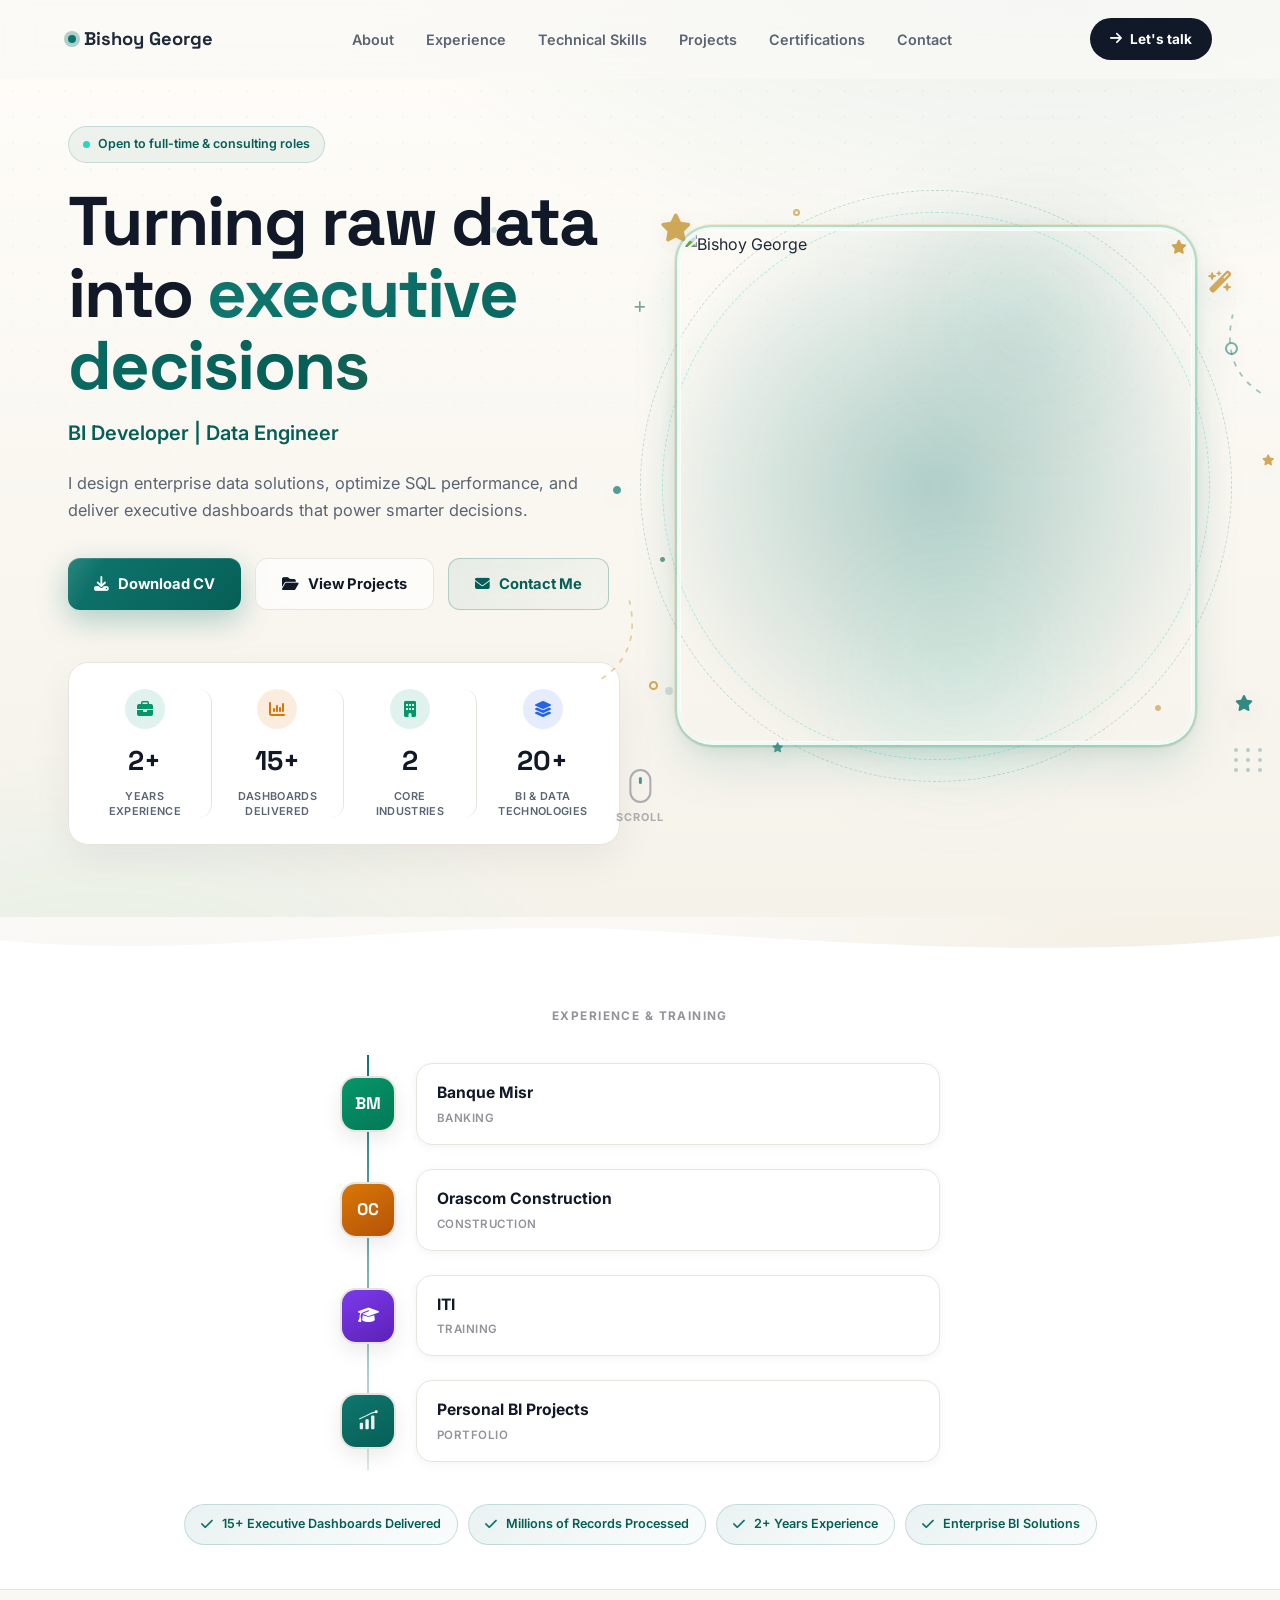
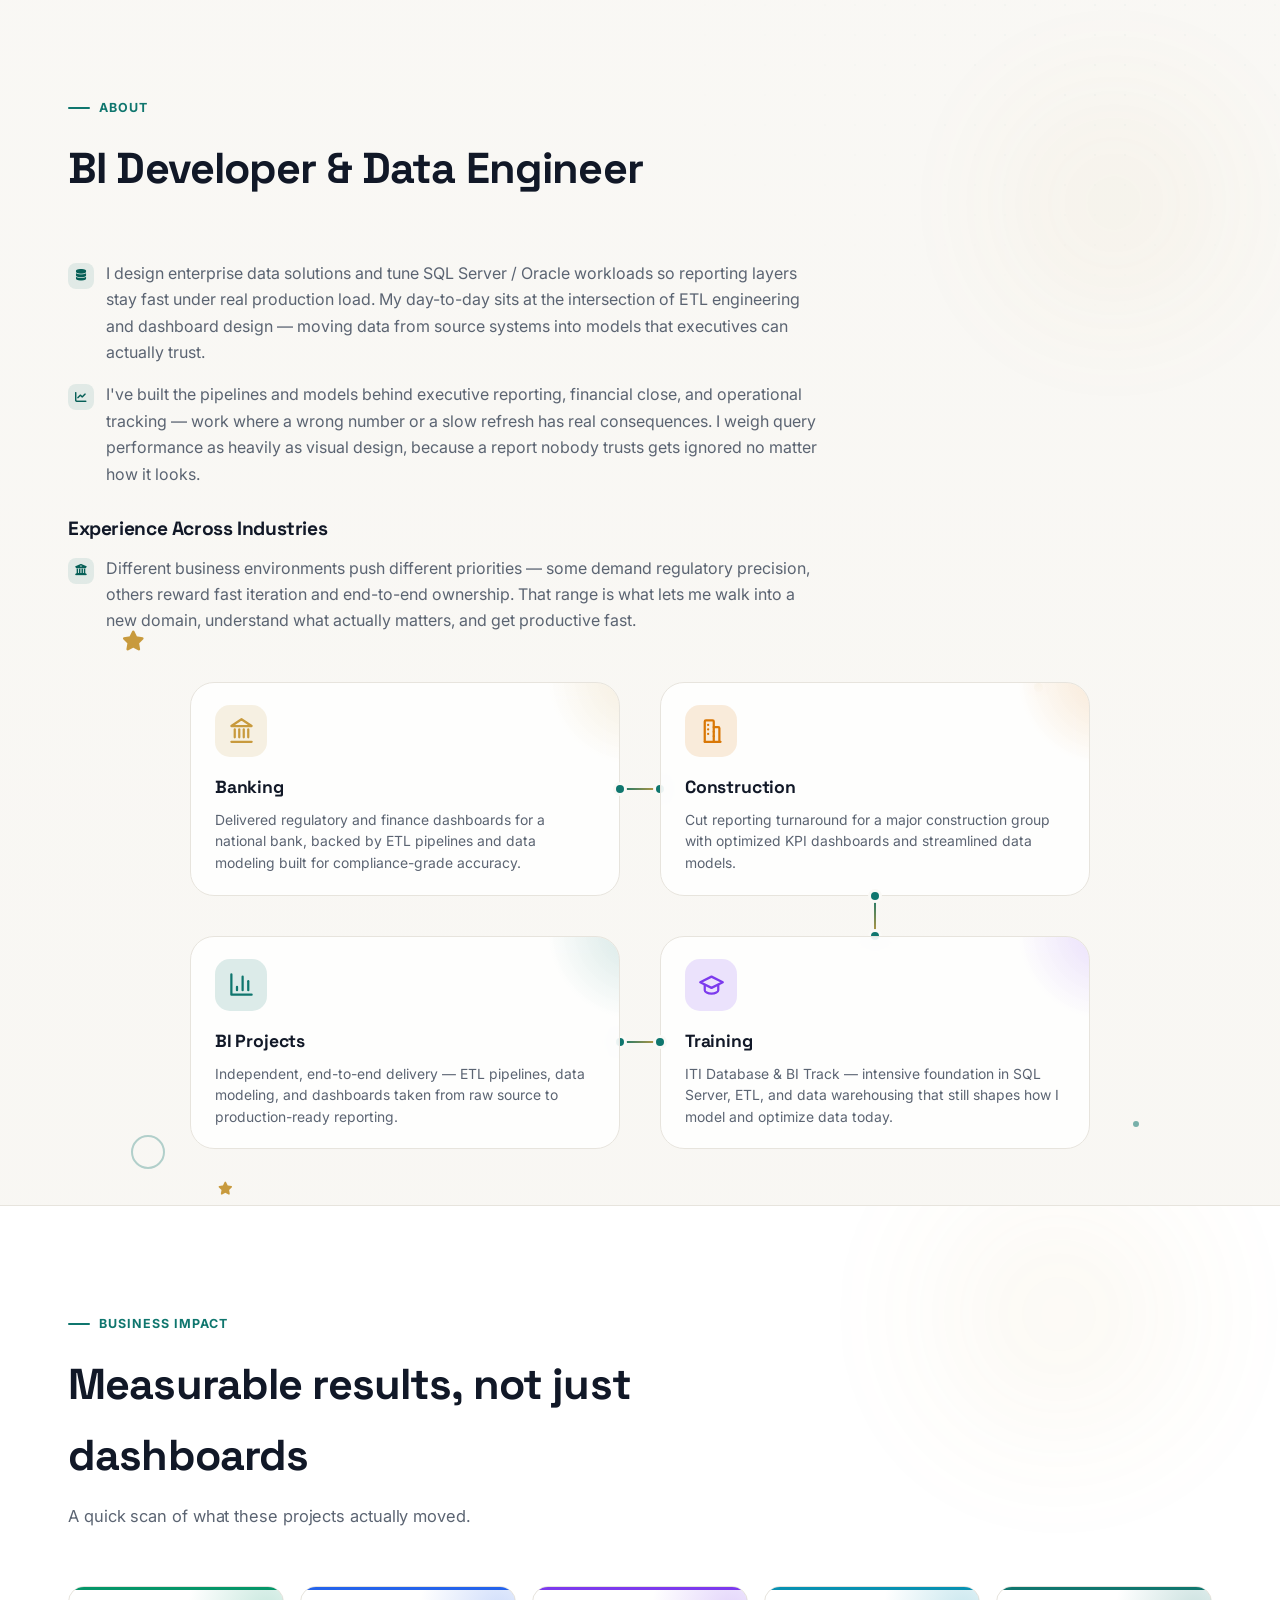
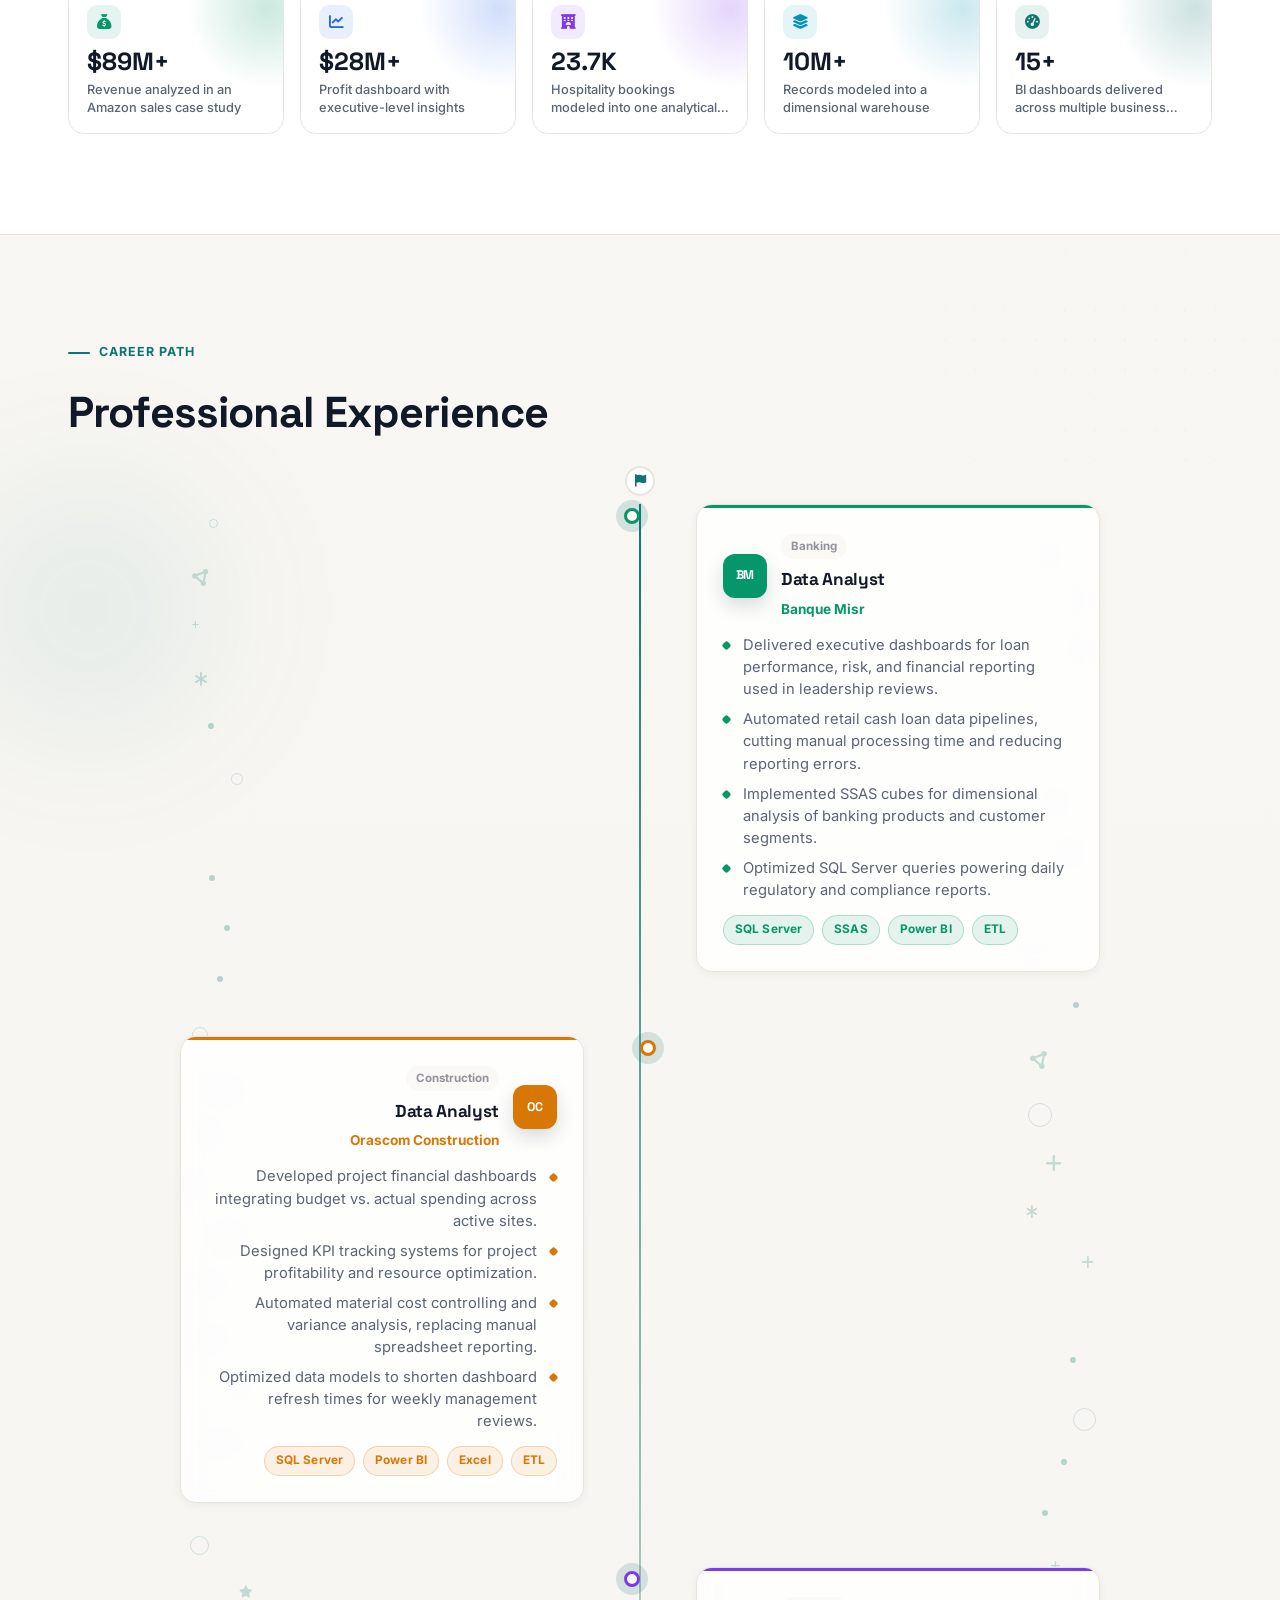
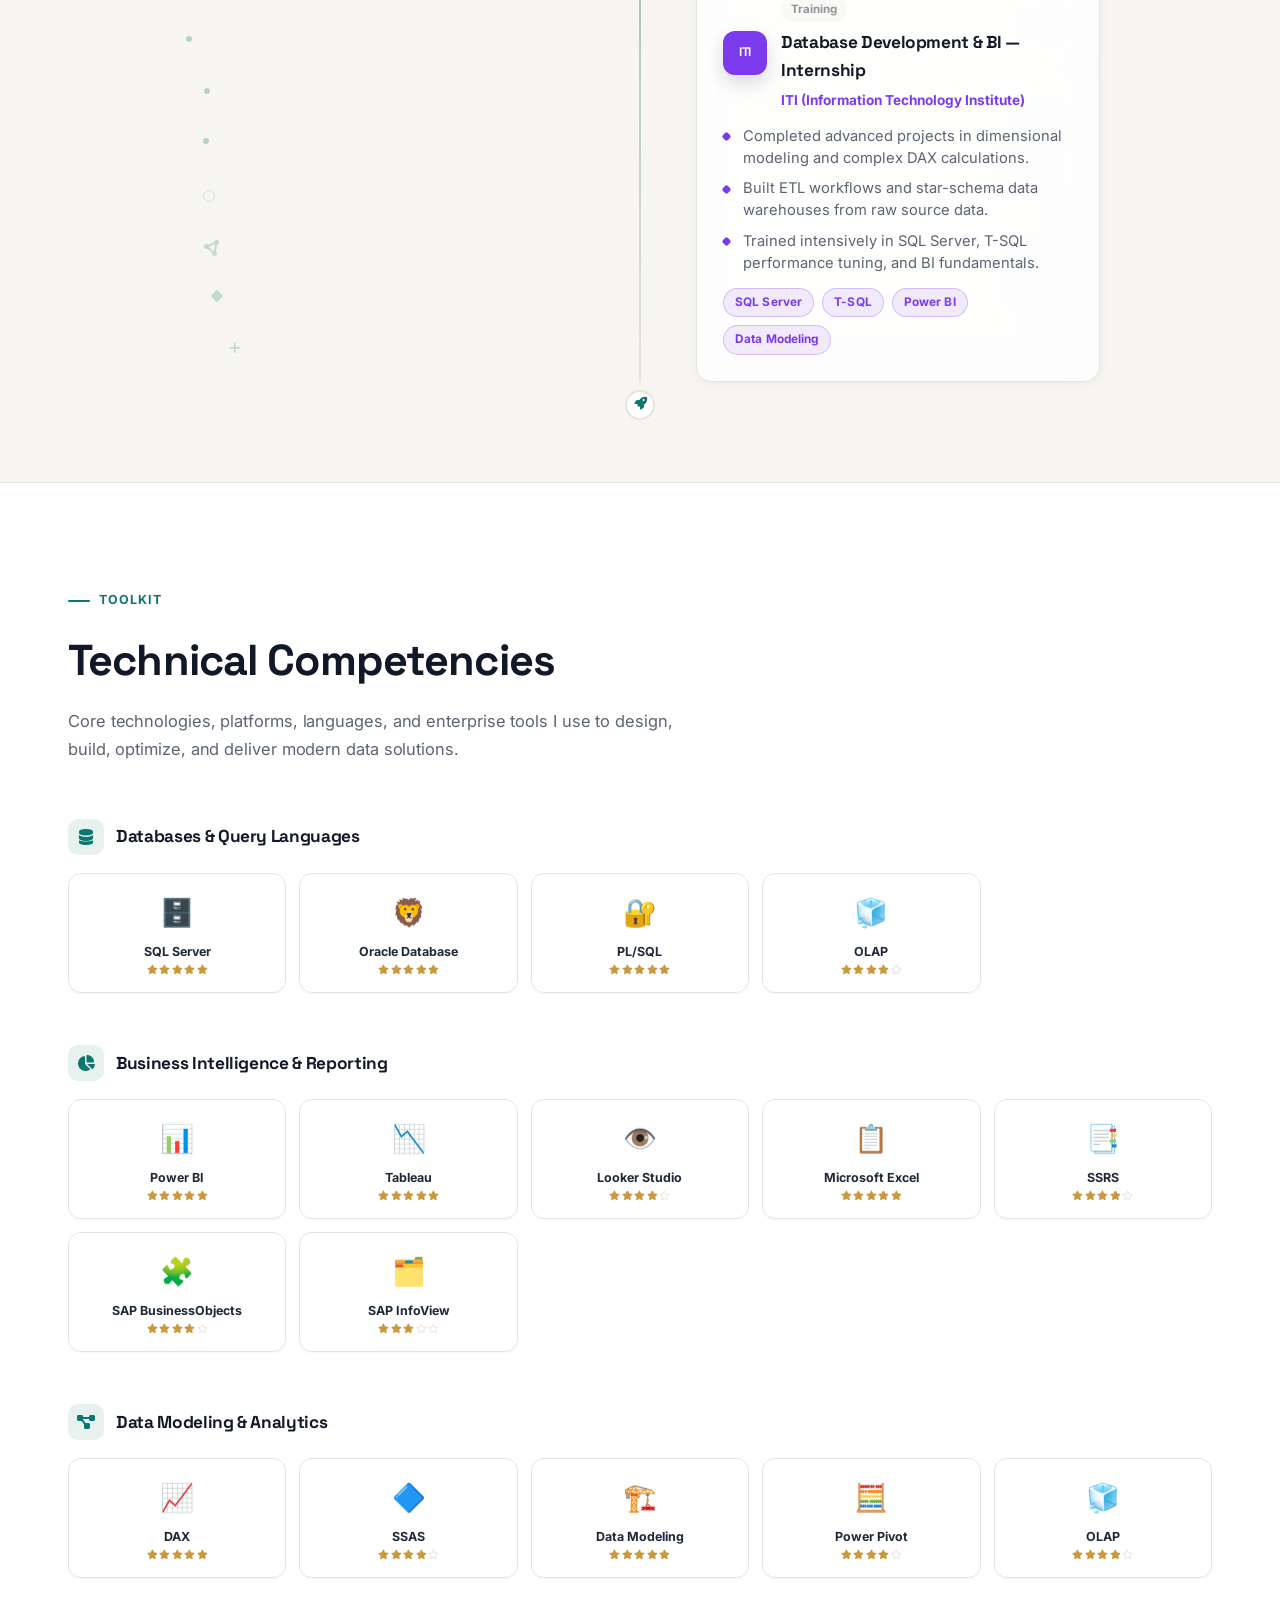
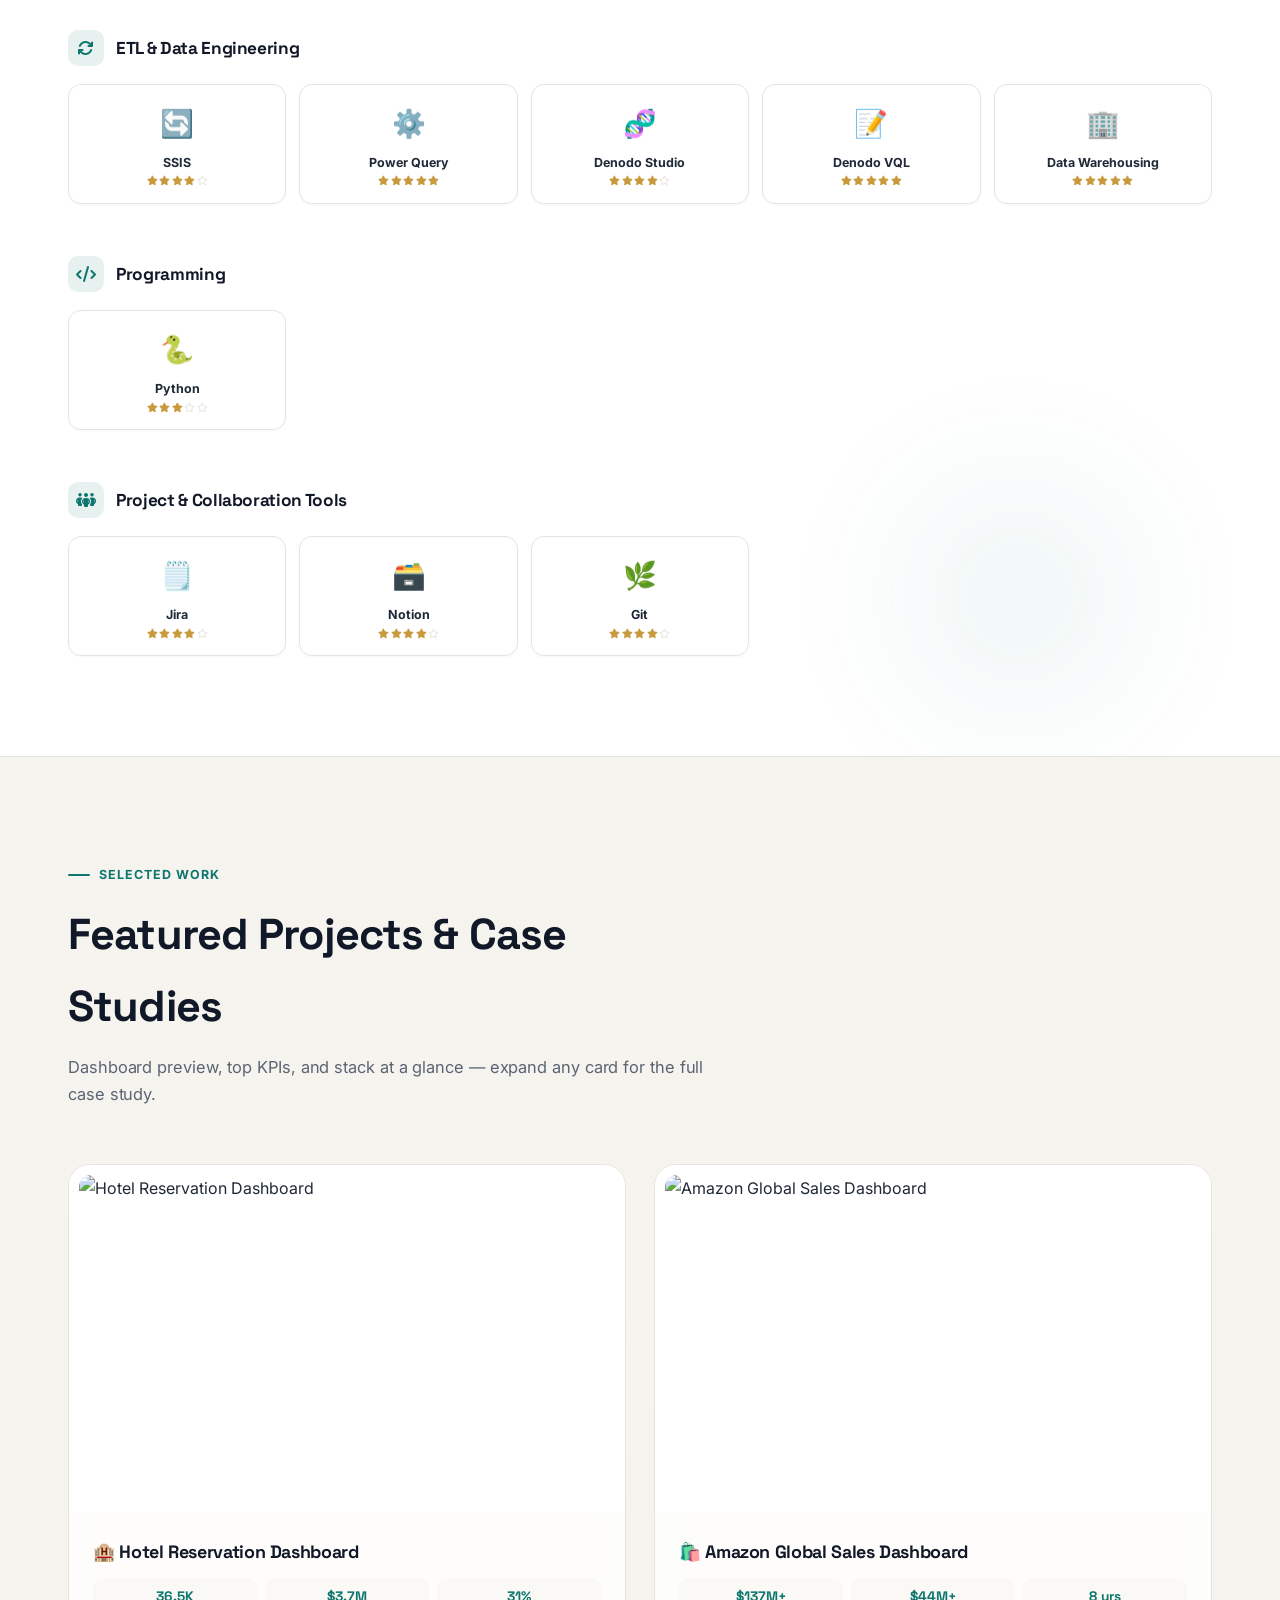
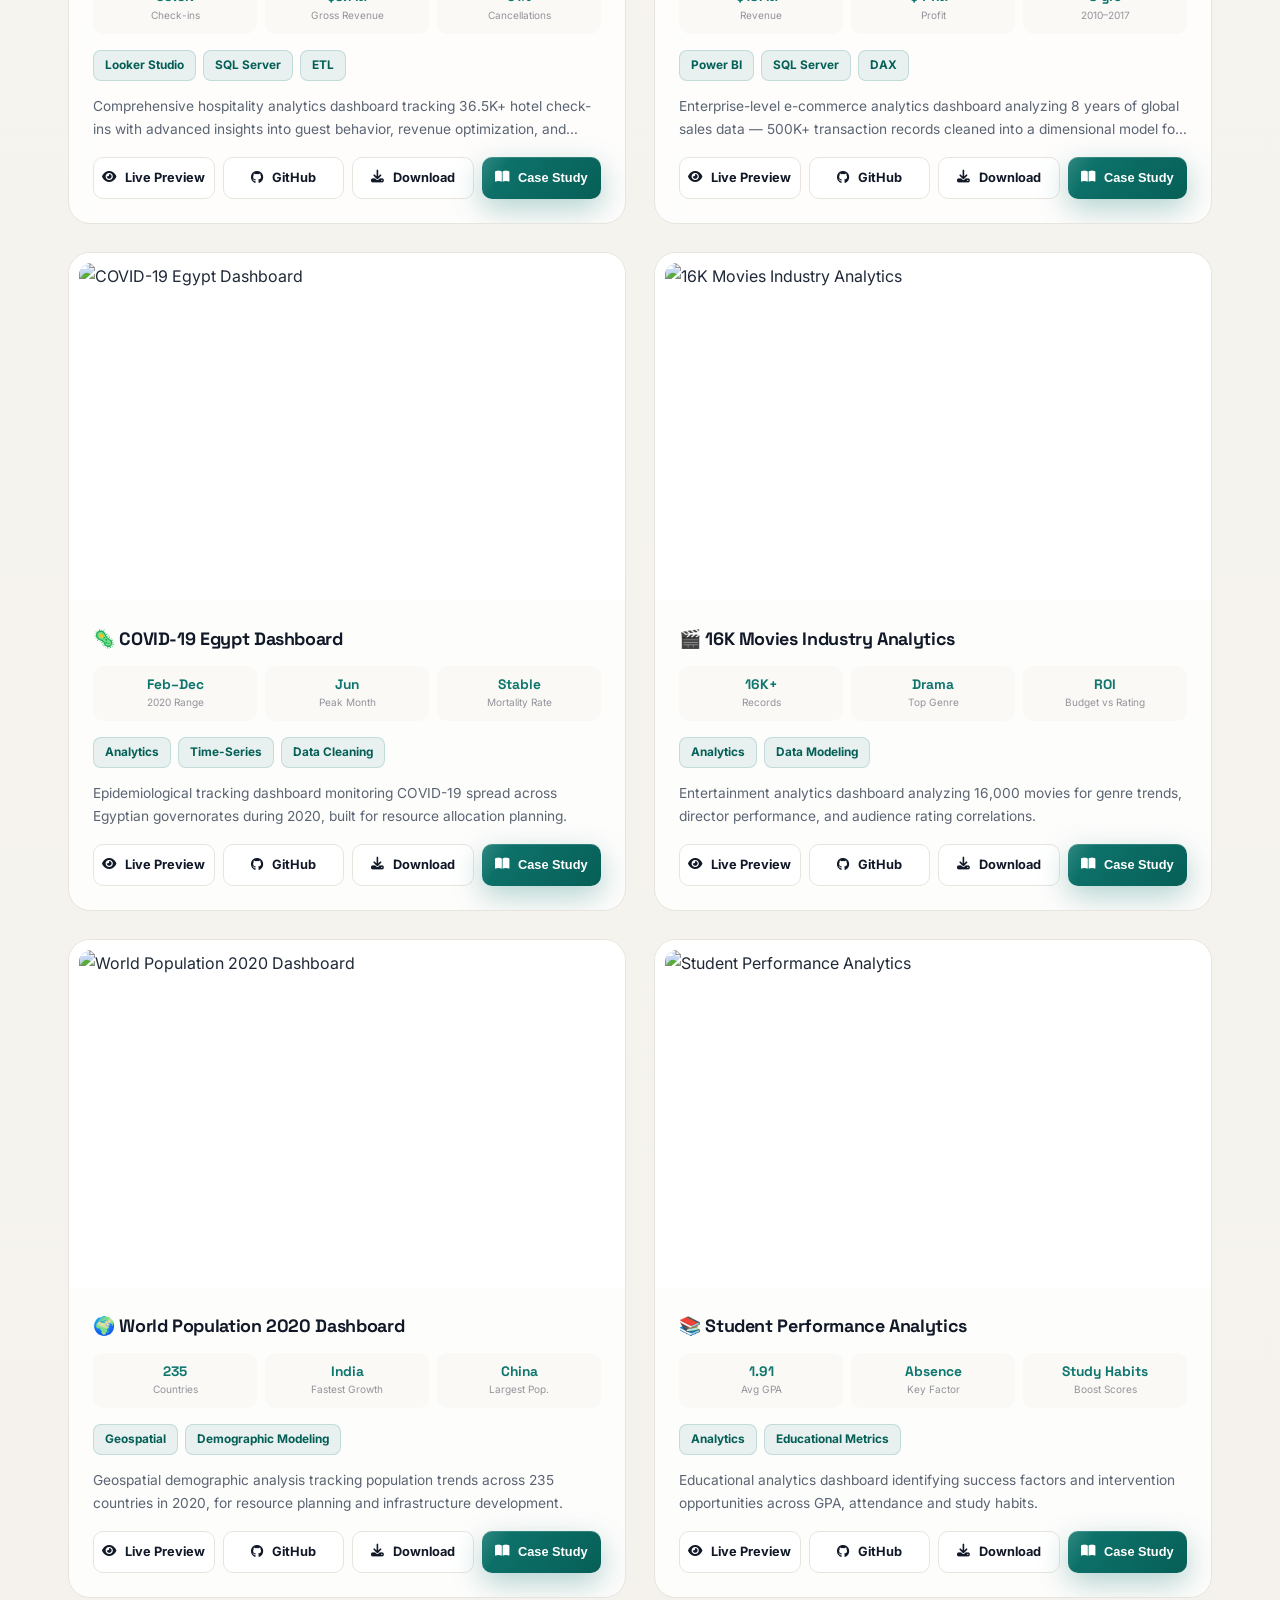
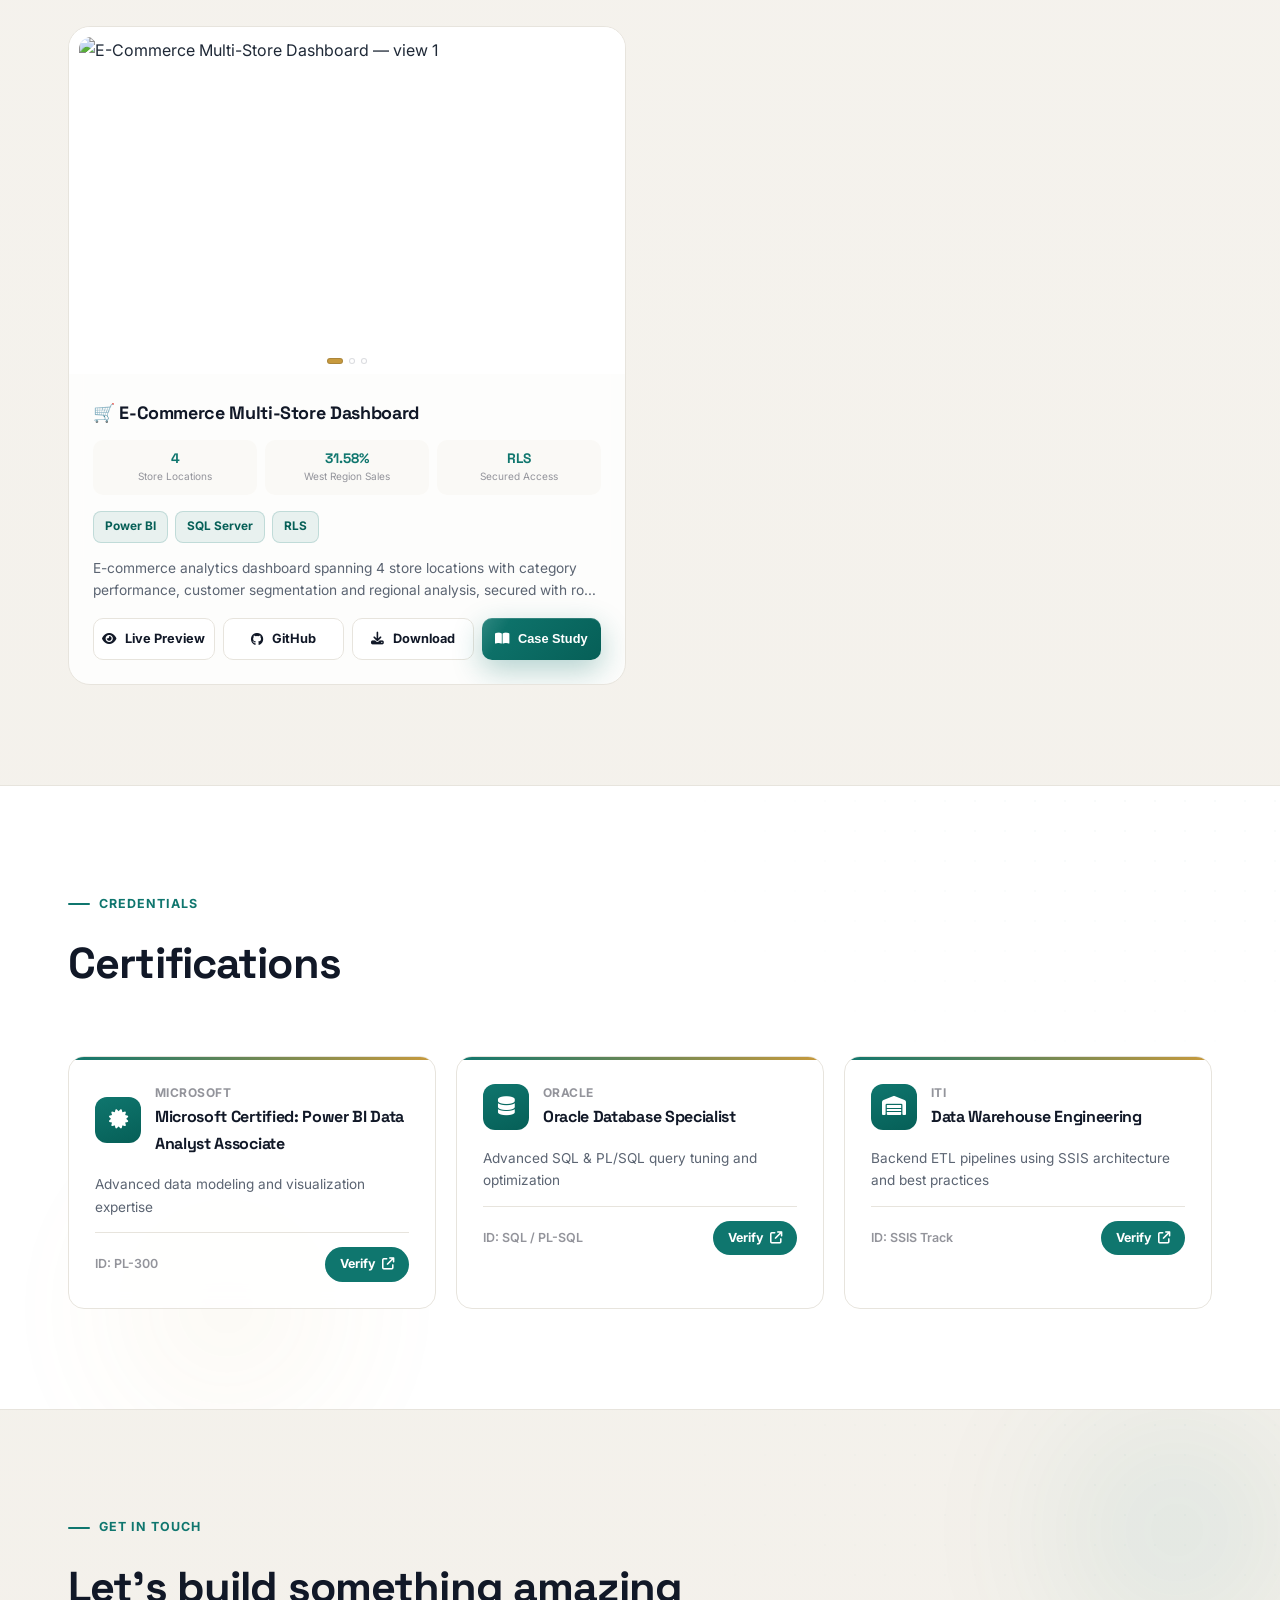
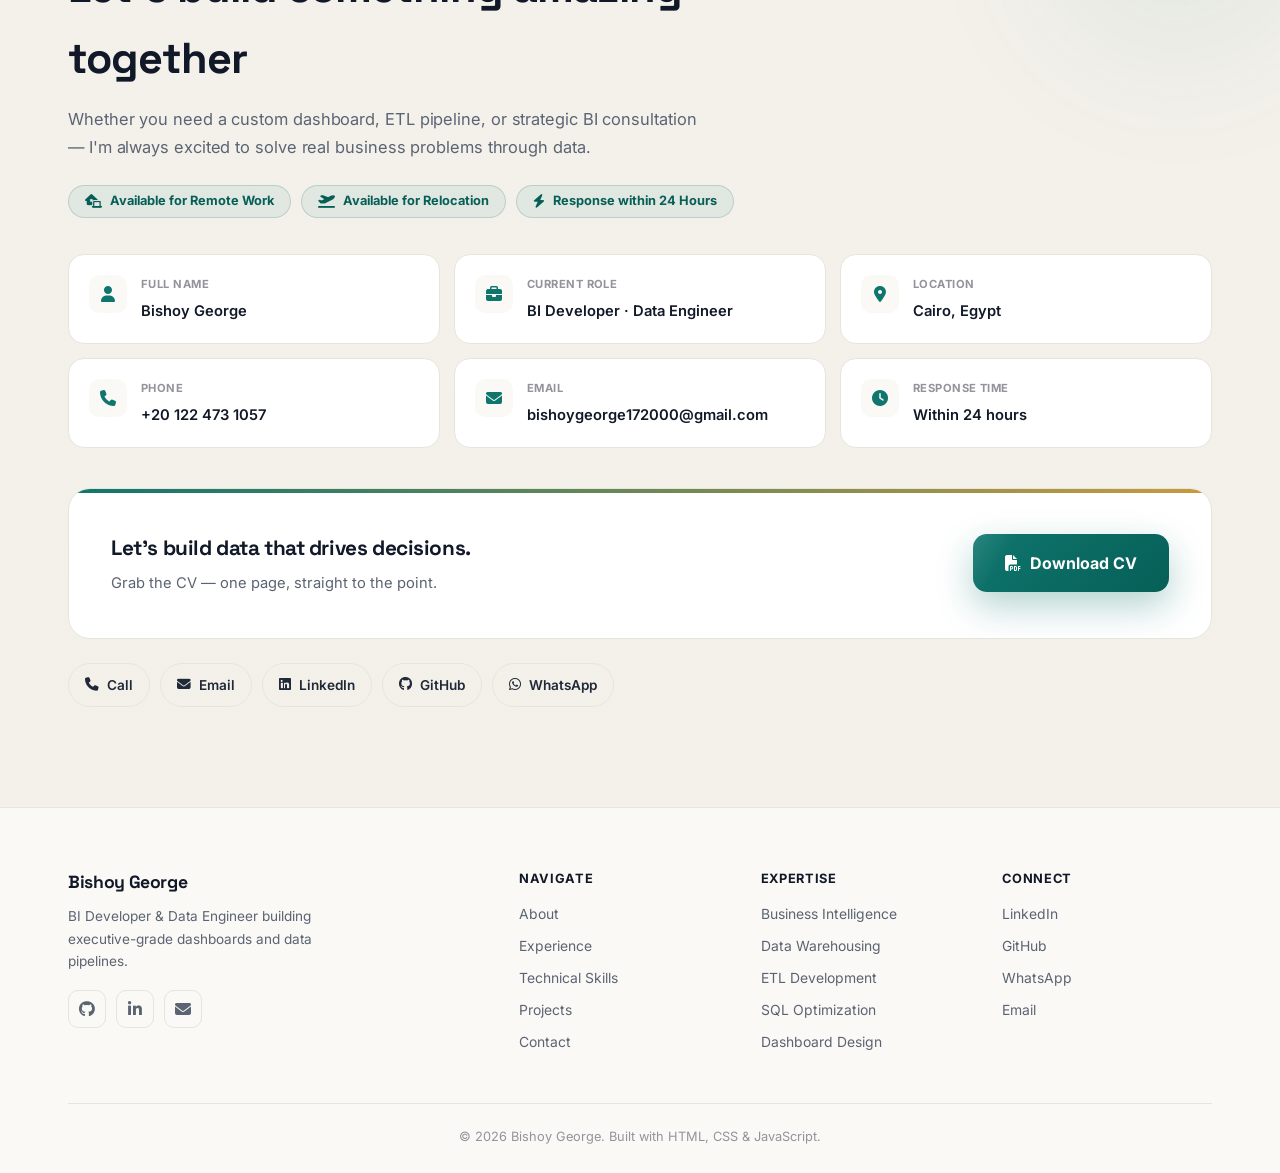
==== commit a12fdd15: "Add files via upload" ====
--- a/index.html
+++ b/index.html
@@ -4,19 +4,19 @@
 <meta charset="UTF-8">
 <meta name="viewport" content="width=device-width, initial-scale=1.0">
 <title>Bishoy George — BI Developer & Data Engineer | Power BI, SQL Server, Data Warehousing</title>
-<meta name="description" content="Bishoy George — BI Developer & Data Engineer specializing in Power BI, SQL Server, and enterprise data warehousing. 3+ years building dashboards and ETL pipelines for banking and construction.">
+<meta name="description" content="Bishoy George — BI Developer & Data Engineer specializing in Power BI, SQL Server, and enterprise data warehousing. 2+ years building executive dashboards and ETL pipelines for enterprise organizations.">
 <meta name="robots" content="index, follow">
 <link rel="canonical" href="https://bichoygeorge.github.io/">
 <meta name="theme-color" content="#0F766E">
 <link rel="icon" href="data:image/svg+xml,%3Csvg xmlns='http://www.w3.org/2000/svg' viewBox='0 0 100 100'%3E%3Crect width='100' height='100' rx='22' fill='%230F766E'/%3E%3Ctext x='50' y='68' font-size='58' font-family='Arial,sans-serif' font-weight='700' fill='white' text-anchor='middle'%3EB%3C/text%3E%3C/svg%3E">
 <meta property="og:type" content="website">
 <meta property="og:title" content="Bishoy George — BI Developer & Data Engineer">
-<meta property="og:description" content="3+ years turning enterprise data into executive decisions across banking and construction. 15+ dashboards delivered.">
+<meta property="og:description" content="2+ years turning enterprise data into executive decisions. 15+ dashboards delivered across multiple business domains.">
 <meta property="og:url" content="https://bichoygeorge.github.io/">
 <meta property="og:image" content="https://raw.githubusercontent.com/bichoygeorge/bichoygeorge.github.io/Profile/Profile.jpg">
 <meta name="twitter:card" content="summary_large_image">
 <meta name="twitter:title" content="Bishoy George — BI Developer & Data Engineer">
-<meta name="twitter:description" content="3+ years turning enterprise data into executive decisions across banking and construction.">
+<meta name="twitter:description" content="2+ years turning enterprise data into executive decisions across multiple business domains.">
 <meta name="twitter:image" content="https://raw.githubusercontent.com/bichoygeorge/bichoygeorge.github.io/Profile/Profile.jpg">
 <script type="application/ld+json">
 {
@@ -349,7 +349,7 @@
 .about-text h3{font-size:1.2rem;margin-bottom:10px;margin-top:26px;}
 .about-text h3:first-child{margin-top:0;}
 
-/* ---- Industries & Expertise: chain-connected 2x2 grid ---- */
+/* ---- Experience Across Industries: chain-connected 2x2 grid ---- */
 .bond-grid{position:relative;display:grid;grid-template-columns:1fr 40px 1fr;grid-template-rows:auto 40px auto;grid-template-areas:"c1 l1 c2" ". . l2" "c3 l3 c4";max-width:900px;margin:48px auto 0;}
 .bc-c1{grid-area:c1;}
 .bc-c2{grid-area:c2;}
@@ -712,7 +712,7 @@
         <div class="hero-kicker"><span class="pulse"></span> Open to full-time & consulting roles</div>
         <h1>Turning raw data into <span>executive decisions</span></h1>
         <div class="hero-titles"><span id="typedText"></span></div>
-        <p class="hero-description">I design data warehouses, optimize SQL performance, and build the dashboards banking and construction leaders rely on to make faster, evidence-based decisions.</p>
+        <p class="hero-description">I design enterprise data solutions, optimize SQL performance, and deliver executive dashboards that power smarter decisions.</p>
         <div class="hero-buttons">
           <a href="https://raw.githubusercontent.com/bichoygeorge/bichoygeorge.github.io/Profile/Bishoy_George_CV.pdf" class="btn btn-primary" target="_blank"><i class="fas fa-download"></i> Download CV</a>
           <a href="#projects" class="btn btn-outline"><i class="fas fa-folder-open"></i> View Projects</a>
@@ -720,7 +720,7 @@
         </div>
         <div class="hero-stats-card">
           <div class="hero-stats">
-            <div class="stat-item"><div class="stat-icon" style="background:rgba(5,150,105,.12);color:#059669"><i class="fas fa-briefcase"></i></div><div class="stat-value" data-counter data-target="3" data-suffix="+">0</div><div class="stat-label">Years<br>Experience</div></div>
+            <div class="stat-item"><div class="stat-icon" style="background:rgba(5,150,105,.12);color:#059669"><i class="fas fa-briefcase"></i></div><div class="stat-value" data-counter data-target="2" data-suffix="+">0</div><div class="stat-label">Years<br>Experience</div></div>
             <div class="stat-item"><div class="stat-icon" style="background:rgba(217,119,6,.13);color:#D97706"><i class="fas fa-chart-column"></i></div><div class="stat-value" data-counter data-target="15" data-suffix="+">0</div><div class="stat-label">Dashboards<br>Delivered</div></div>
             <div class="stat-item"><div class="stat-icon" style="background:rgba(5,150,105,.12);color:#059669"><i class="fas fa-building"></i></div><div class="stat-value" data-counter data-target="2" data-suffix="">0</div><div class="stat-label">Core<br>Industries</div></div>
             <div class="stat-item"><div class="stat-icon" style="background:rgba(37,99,235,.12);color:#2563EB"><i class="fas fa-layer-group"></i></div><div class="stat-value" data-counter data-target="20" data-suffix="+">0</div><div class="stat-label">BI &amp; Data<br>Technologies</div></div>
@@ -790,7 +790,7 @@
     <div class="trust-row reveal-stagger">
       <div class="trust-badge"><i class="fas fa-check"></i><span>15+ Executive Dashboards Delivered</span></div>
       <div class="trust-badge"><i class="fas fa-check"></i><span>Millions of Records Processed</span></div>
-      <div class="trust-badge"><i class="fas fa-check"></i><span>3+ Years Experience</span></div>
+      <div class="trust-badge"><i class="fas fa-check"></i><span>2+ Years Experience</span></div>
       <div class="trust-badge"><i class="fas fa-check"></i><span>Enterprise BI Solutions</span></div>
     </div>
   </div>
@@ -806,13 +806,13 @@
     </div>
     <div class="about-grid">
       <div class="about-text reveal">
-        <p><i class="fas fa-database about-icon" aria-hidden="true"></i>I design enterprise data warehouses and tune SQL Server / Oracle workloads so reporting layers stay fast under real production load. My day-to-day sits at the intersection of ETL engineering and dashboard design — moving data from source systems into models that executives can actually trust.</p>
-        <p><i class="fas fa-chart-line about-icon" aria-hidden="true"></i>Three years in, I've built the pipelines behind financial close, project tracking, and operational reporting — work where a wrong number or a slow refresh has real consequences. I weigh query performance as heavily as visual design, because a report nobody trusts gets ignored no matter how it looks.</p>
-        <h3>Industries &amp; Expertise</h3>
-        <p><i class="fas fa-building-columns about-icon" aria-hidden="true"></i>Banking, construction, and independent BI work have each pushed me differently — regulatory precision, project-level KPI tracking, and end-to-end ownership from raw tables to a finished dashboard. That range is why I can walk into a new domain and get productive fast.</p>
-      </div>
-    </div>
-    <div class="bond-grid reveal-stagger" aria-label="Industries and expertise">
+        <p><i class="fas fa-database about-icon" aria-hidden="true"></i>I design enterprise data solutions and tune SQL Server / Oracle workloads so reporting layers stay fast under real production load. My day-to-day sits at the intersection of ETL engineering and dashboard design — moving data from source systems into models that executives can actually trust.</p>
+        <p><i class="fas fa-chart-line about-icon" aria-hidden="true"></i>I've built the pipelines and models behind executive reporting, financial close, and operational tracking — work where a wrong number or a slow refresh has real consequences. I weigh query performance as heavily as visual design, because a report nobody trusts gets ignored no matter how it looks.</p>
+        <h3>Experience Across Industries</h3>
+        <p><i class="fas fa-building-columns about-icon" aria-hidden="true"></i>Different business environments push different priorities — some demand regulatory precision, others reward fast iteration and end-to-end ownership. That range is what lets me walk into a new domain, understand what actually matters, and get productive fast.</p>
+      </div>
+    </div>
+    <div class="bond-grid reveal-stagger" aria-label="Experience across industries">
       <div class="bond-mobile-spine" aria-hidden="true"></div>
       <div class="bond-deco" aria-hidden="true">
         <i class="fas fa-star bd-star bd-1"></i>
@@ -825,25 +825,25 @@
       <div class="bond-card bc-c1" style="--accent:#C89A3D;--accent-soft:rgba(200,154,61,.35)">
         <div class="bento-icon"><svg viewBox="0 0 24 24" fill="none" stroke="currentColor" stroke-width="2" stroke-linecap="round" stroke-linejoin="round"><line x1="3" y1="22" x2="21" y2="22"/><line x1="6" y1="18" x2="6" y2="11"/><line x1="10" y1="18" x2="10" y2="11"/><line x1="14" y1="18" x2="14" y2="11"/><line x1="18" y1="18" x2="18" y2="11"/><polygon points="12 2 21 8 3 8"/></svg></div>
         <h4>Banking</h4>
-        <p>Built regulatory and finance dashboards for a national bank — data modeling and ETL that keep executive reporting accurate under strict compliance.</p>
+        <p>Delivered regulatory and finance dashboards for a national bank, backed by ETL pipelines and data modeling built for compliance-grade accuracy.</p>
       </div>
       <div class="bond-link link-h bc-l1"><span class="bond-dot"></span><span class="bond-dot"></span></div>
       <div class="bond-card bc-c2" style="--accent:#D97706;--accent-soft:rgba(217,119,6,.35)">
         <div class="bento-icon"><svg viewBox="0 0 24 24" fill="none" stroke="currentColor" stroke-width="2" stroke-linecap="round" stroke-linejoin="round"><path d="M6 22V4a1 1 0 0 1 1-1h6a1 1 0 0 1 1 1v18"/><path d="M14 9h4a1 1 0 0 1 1 1v12"/><path d="M6 22h14"/><path d="M9 7h.01"/><path d="M9 11h.01"/><path d="M9 15h.01"/><path d="M14 13h.01"/><path d="M14 17h.01"/></svg></div>
         <h4>Construction</h4>
-        <p>Delivered project and KPI dashboards for a major construction group, cutting reporting turnaround with dashboard development and performance optimization.</p>
+        <p>Cut reporting turnaround for a major construction group with optimized KPI dashboards and streamlined data models.</p>
       </div>
       <div class="bond-link link-v bc-l2"><span class="bond-dot"></span><span class="bond-dot"></span></div>
       <div class="bond-card bc-c4" style="--accent:#7C3AED;--accent-soft:rgba(124,58,237,.35)">
         <div class="bento-icon"><svg viewBox="0 0 24 24" fill="none" stroke="currentColor" stroke-width="2" stroke-linecap="round" stroke-linejoin="round"><path d="M22 10 12 5 2 10l10 5 10-5Z"/><path d="M6 12.5V17c0 1.5 2.5 3 6 3s6-1.5 6-3v-4.5"/></svg></div>
         <h4>Training</h4>
-        <p>ITI Database &amp; BI Track — hands-on foundation in SQL Server, ETL, and data warehousing that shaped how I model and optimize data today.</p>
+        <p>ITI Database &amp; BI Track — intensive foundation in SQL Server, ETL, and data warehousing that still shapes how I model and optimize data today.</p>
       </div>
       <div class="bond-link link-h bc-l3"><span class="bond-dot"></span><span class="bond-dot"></span></div>
       <div class="bond-card bc-c3" style="--accent:#0F766E;--accent-soft:rgba(15,118,110,.35)">
         <div class="bento-icon"><svg viewBox="0 0 24 24" fill="none" stroke="currentColor" stroke-width="2" stroke-linecap="round" stroke-linejoin="round"><path d="M3 3v18h18"/><path d="M18 17V9"/><path d="M13 17V5"/><path d="M8 17v-3"/></svg></div>
         <h4>BI Projects</h4>
-        <p>Independent, end-to-end builds — ETL pipelines, data modeling, and dashboards taken from raw source to production-ready reporting.</p>
+        <p>Independent, end-to-end delivery — ETL pipelines, data modeling, and dashboards taken from raw source to production-ready reporting.</p>
       </div>
     </div>
   </div>
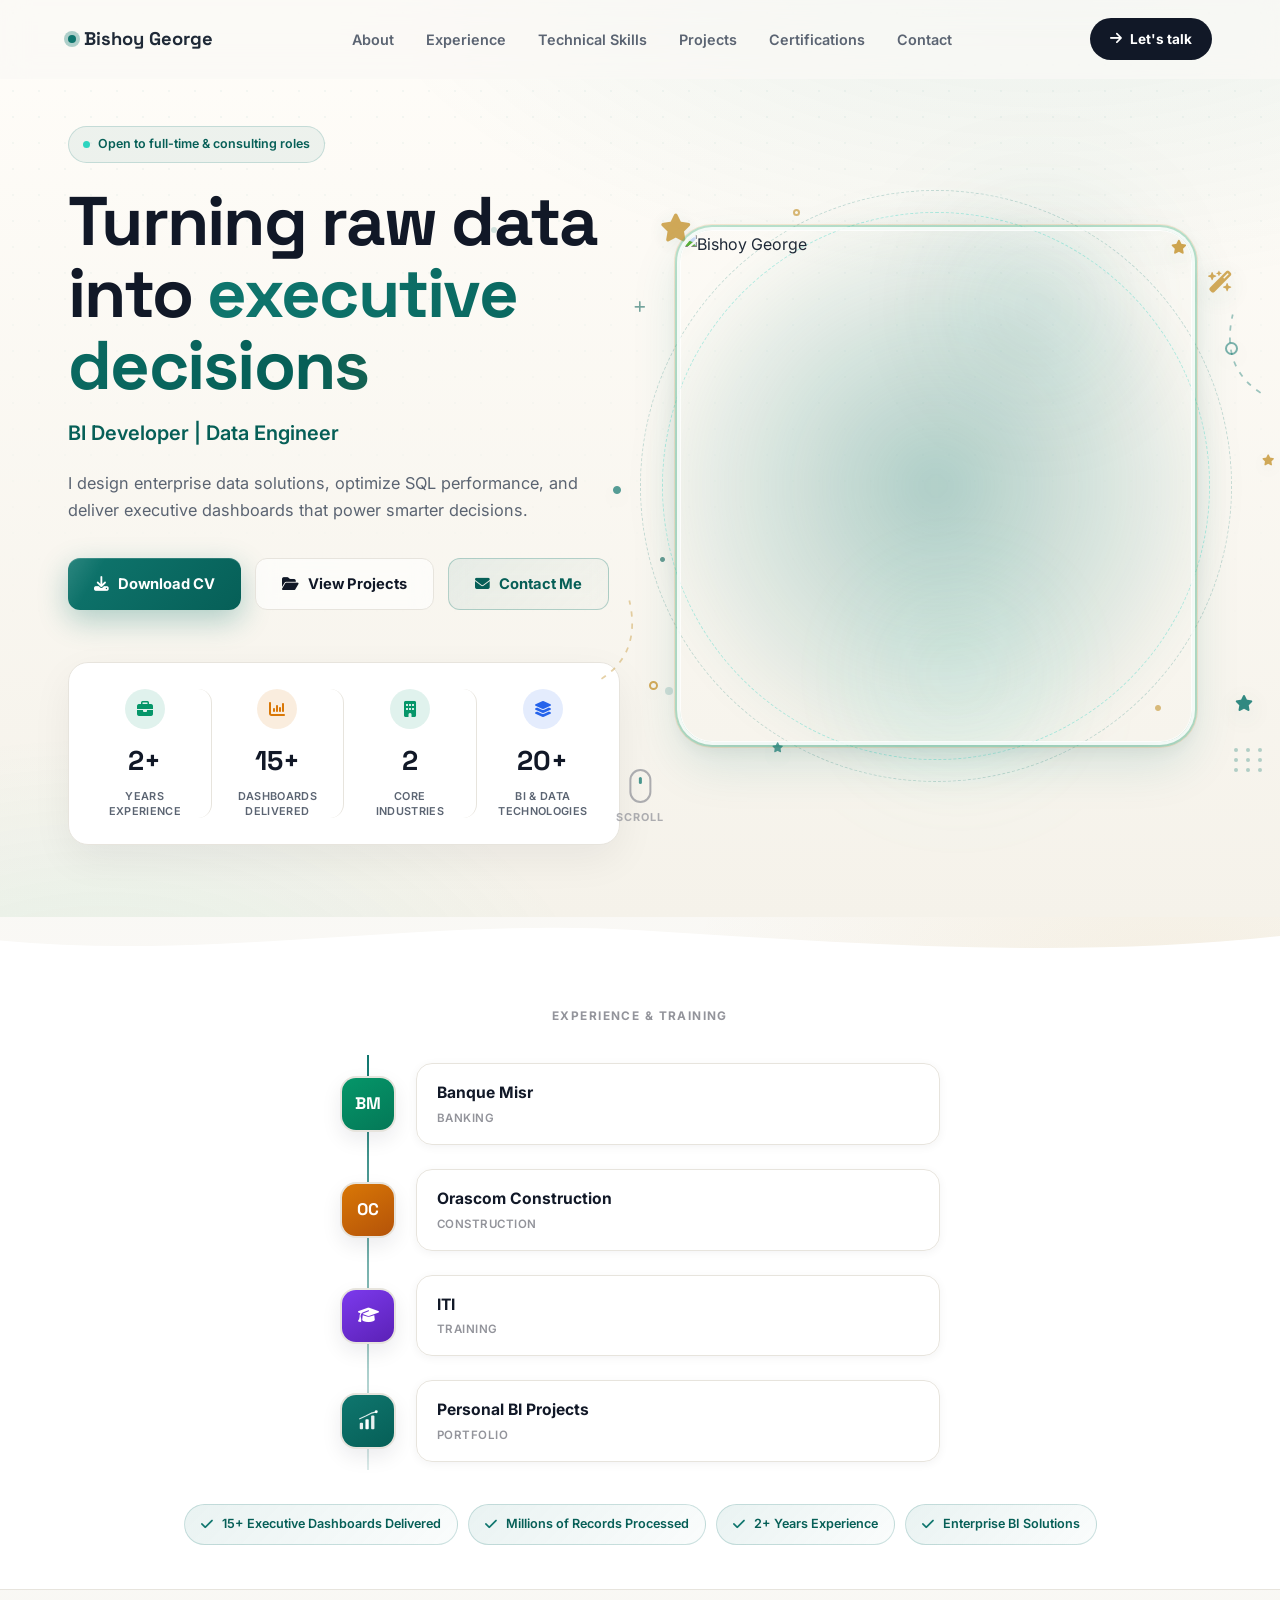
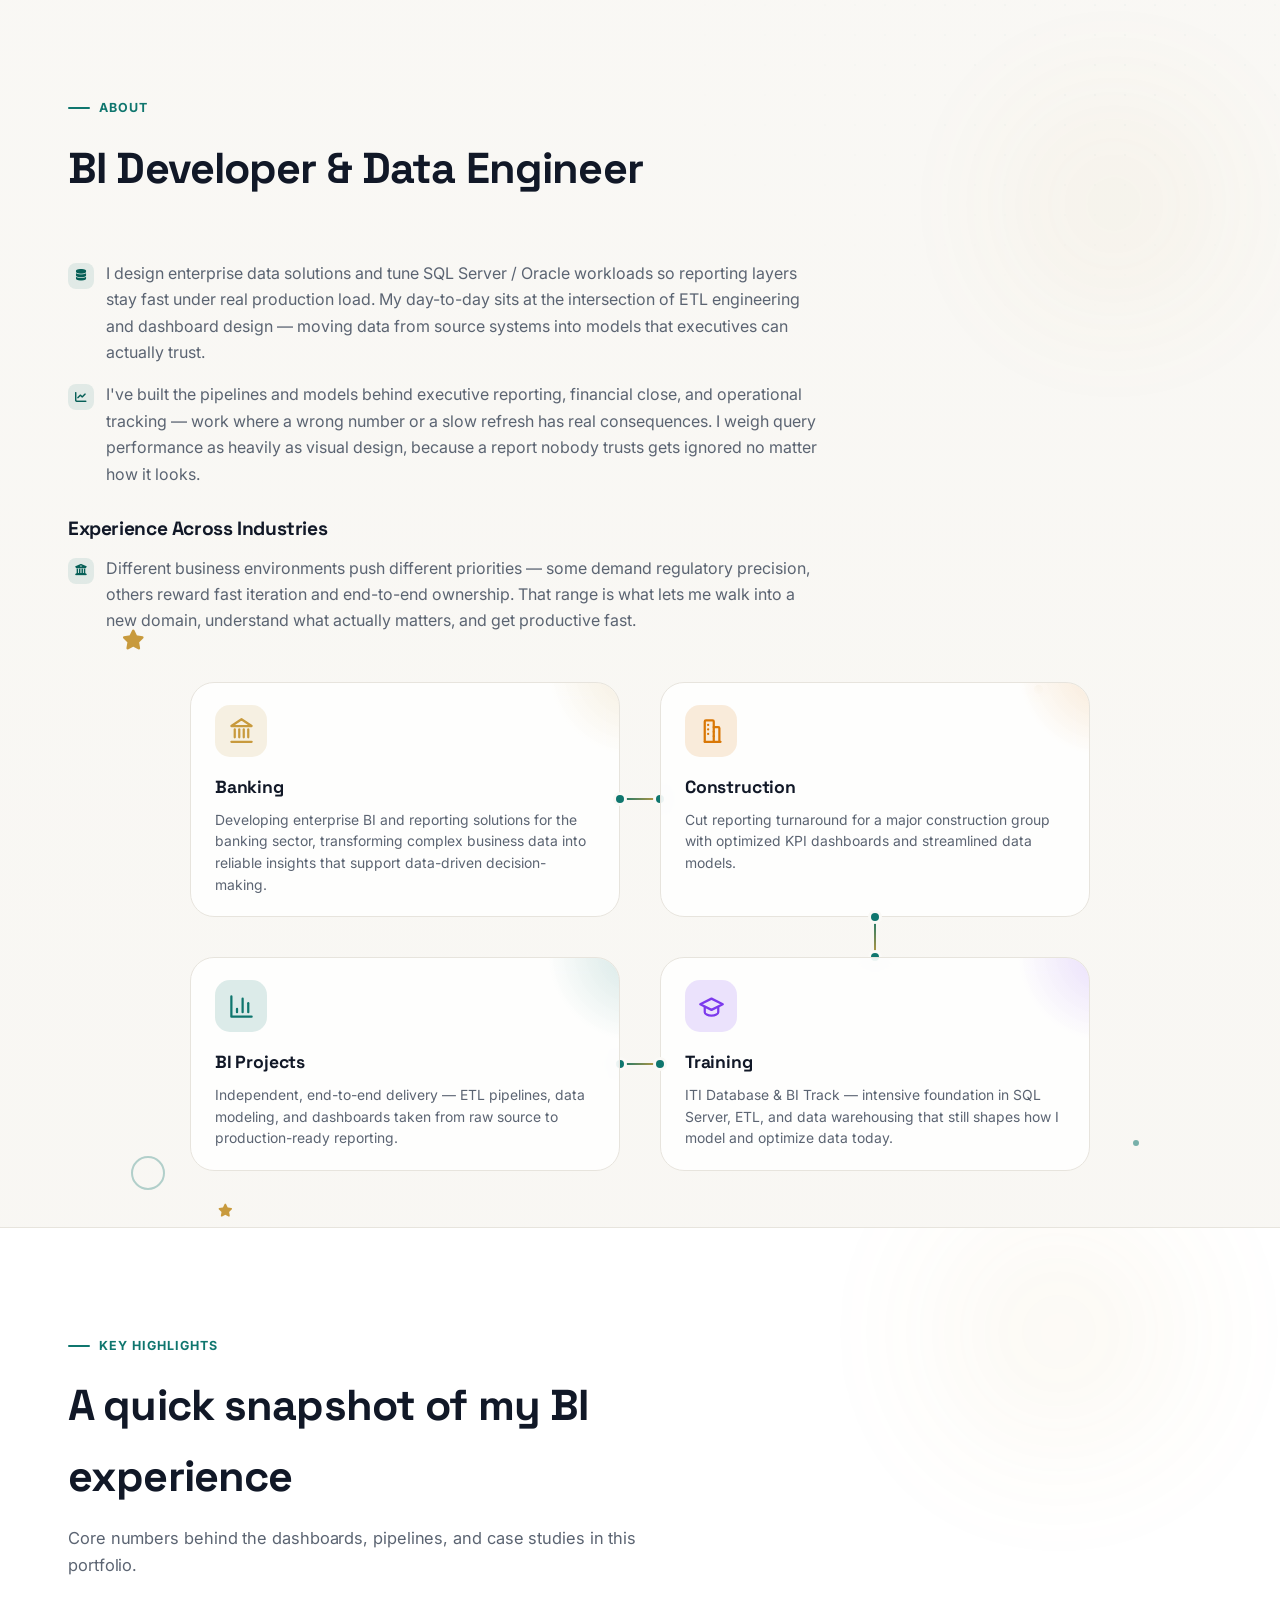
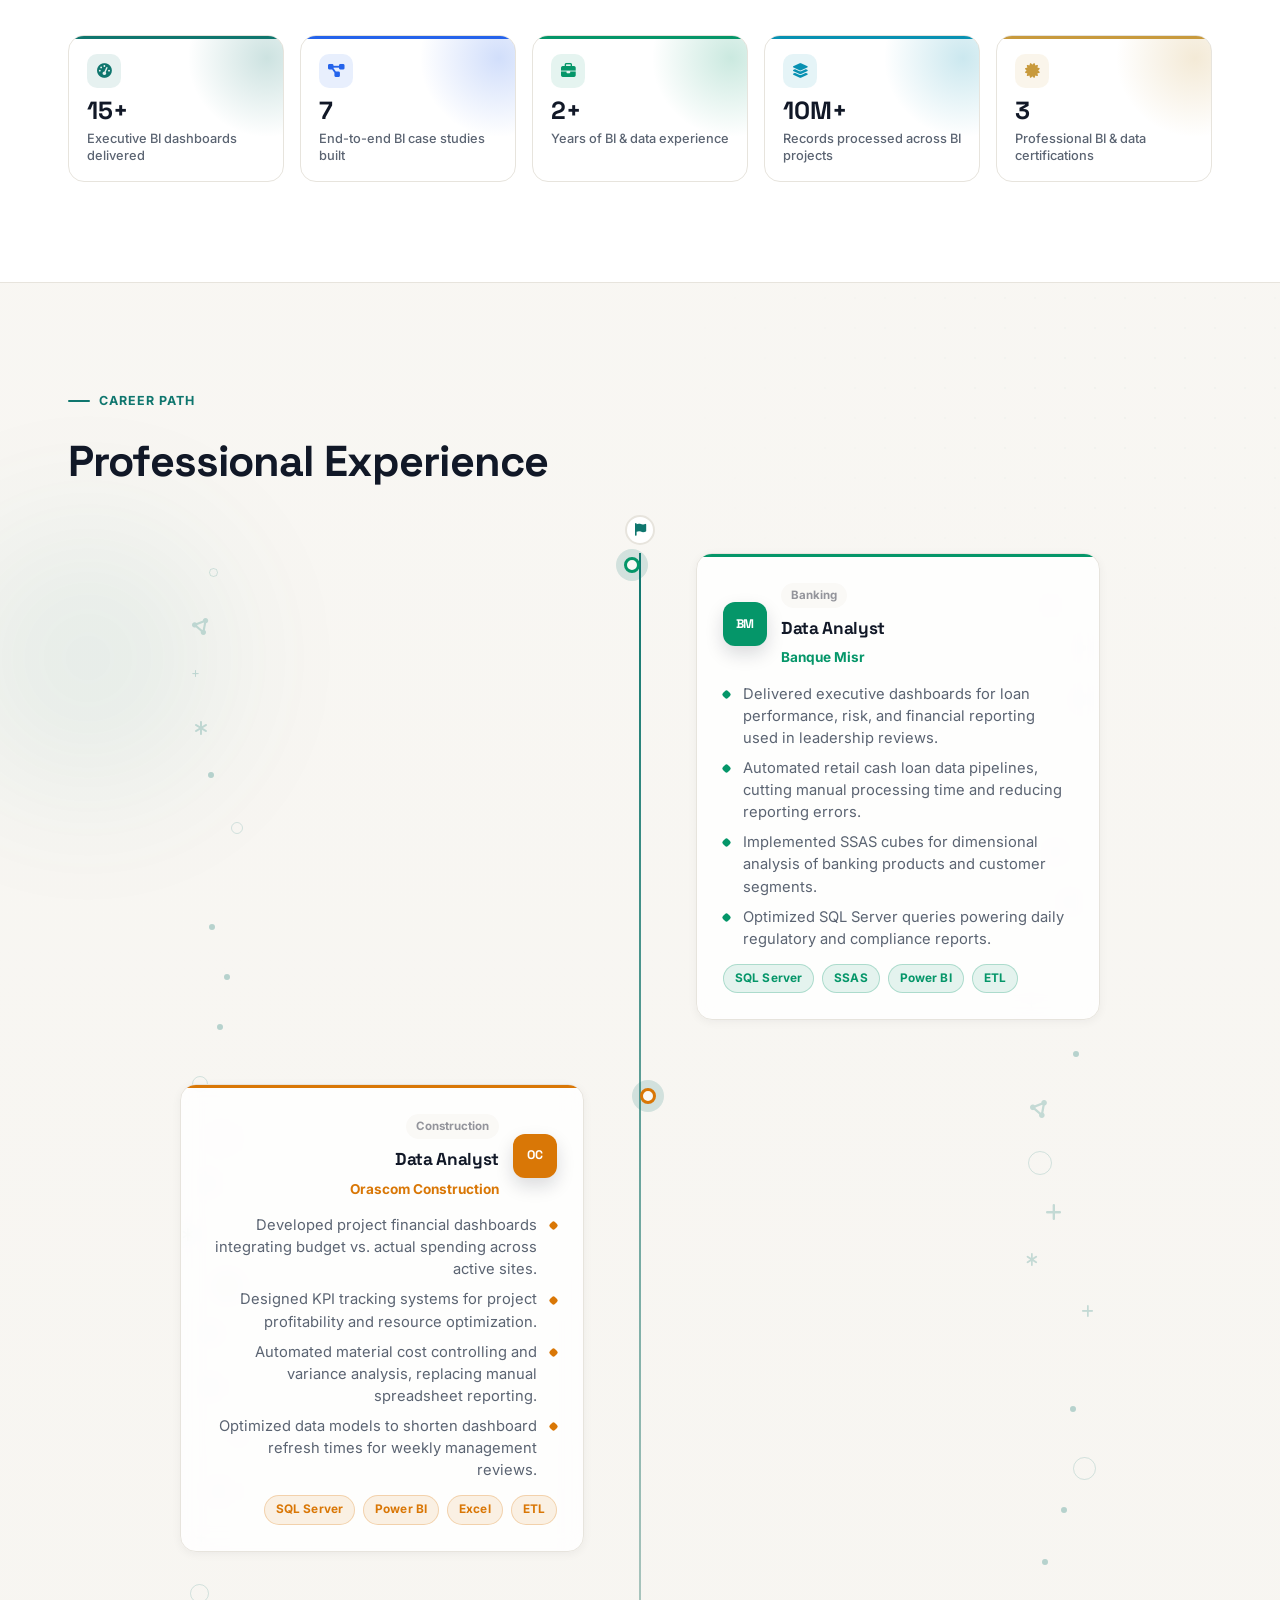
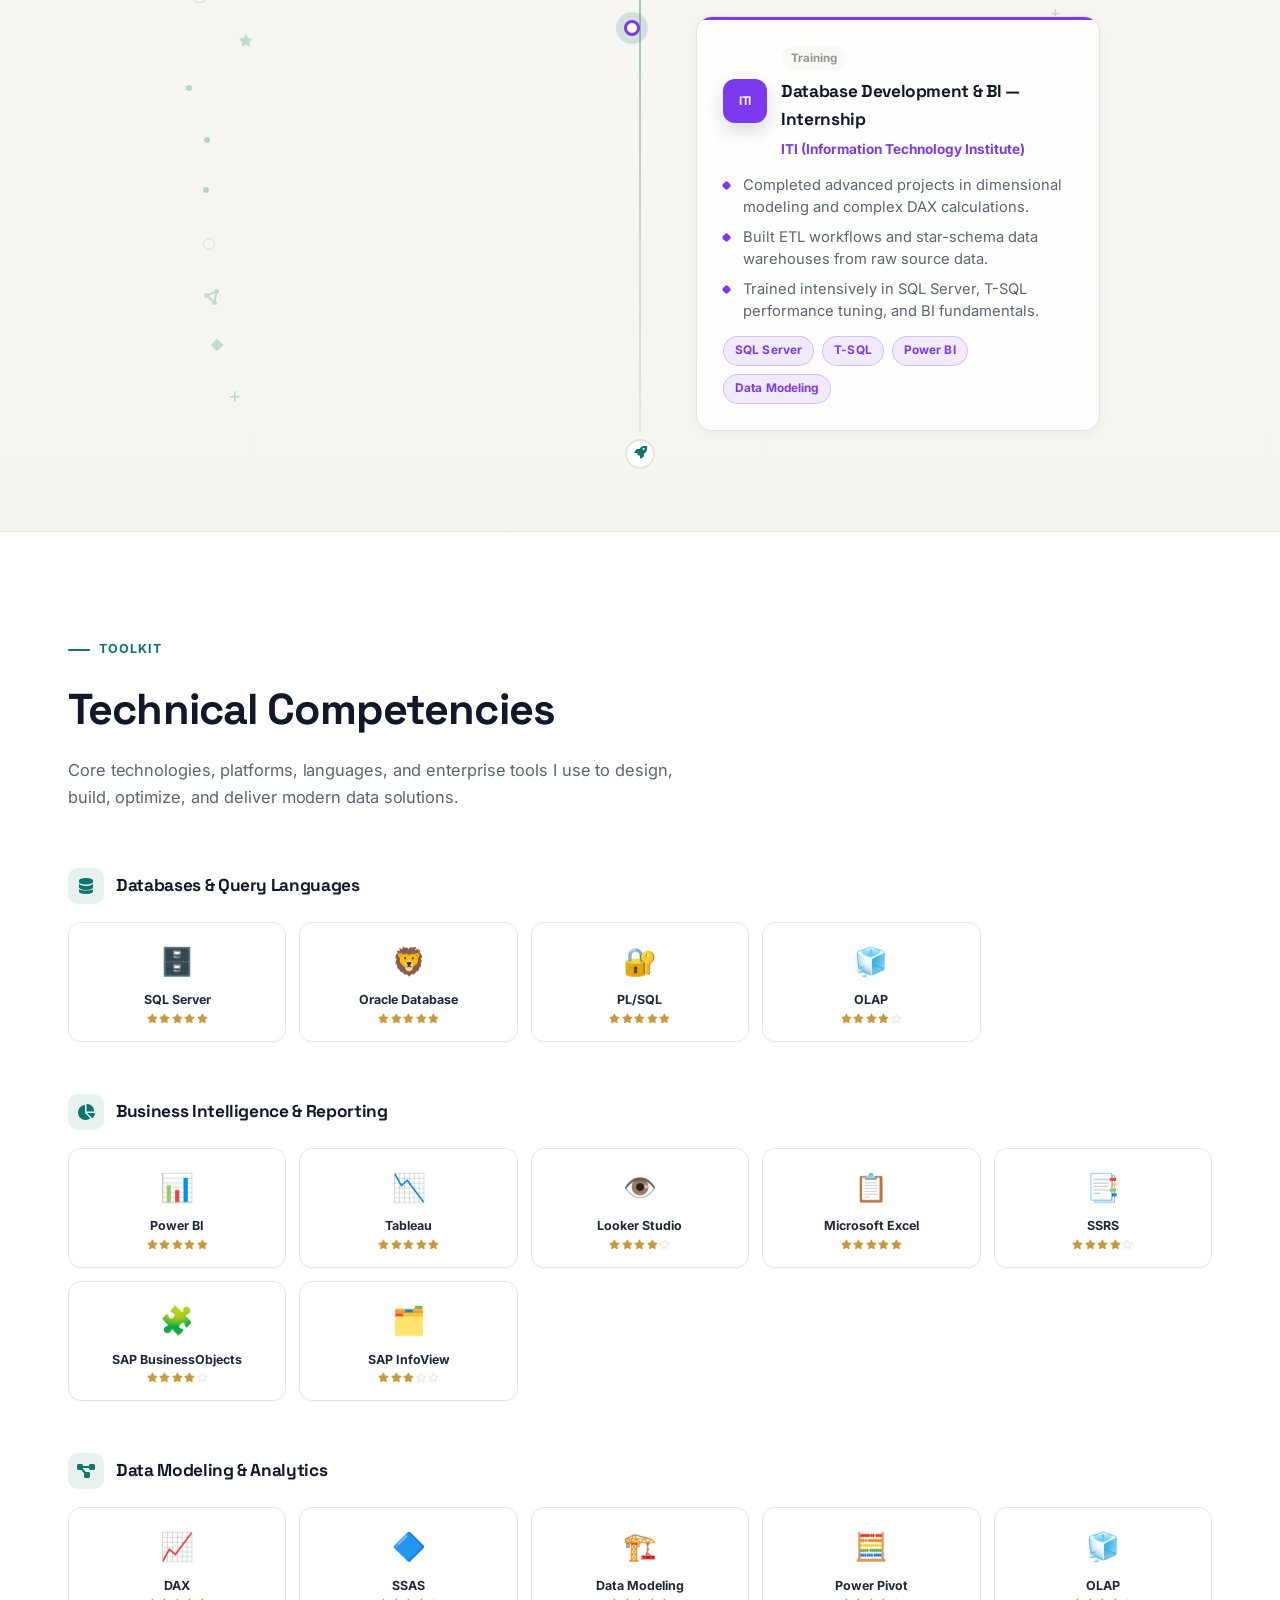
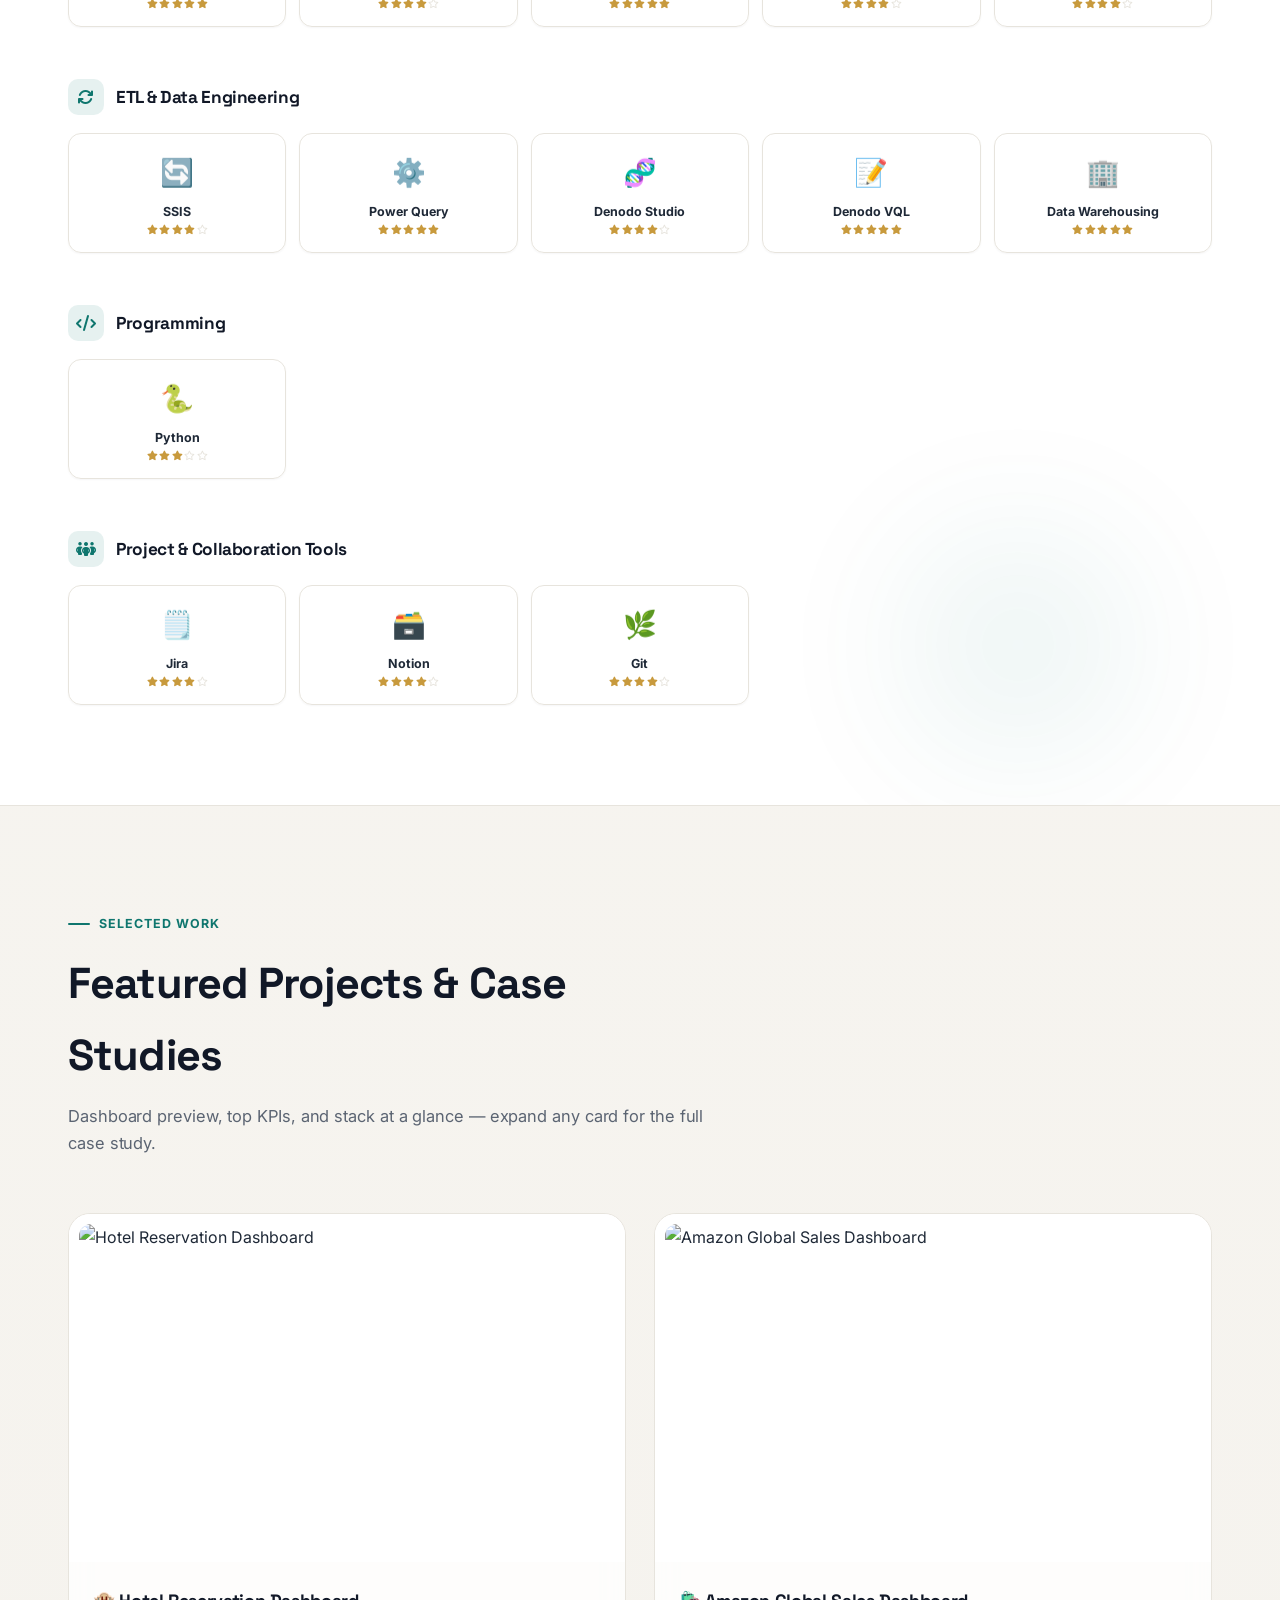
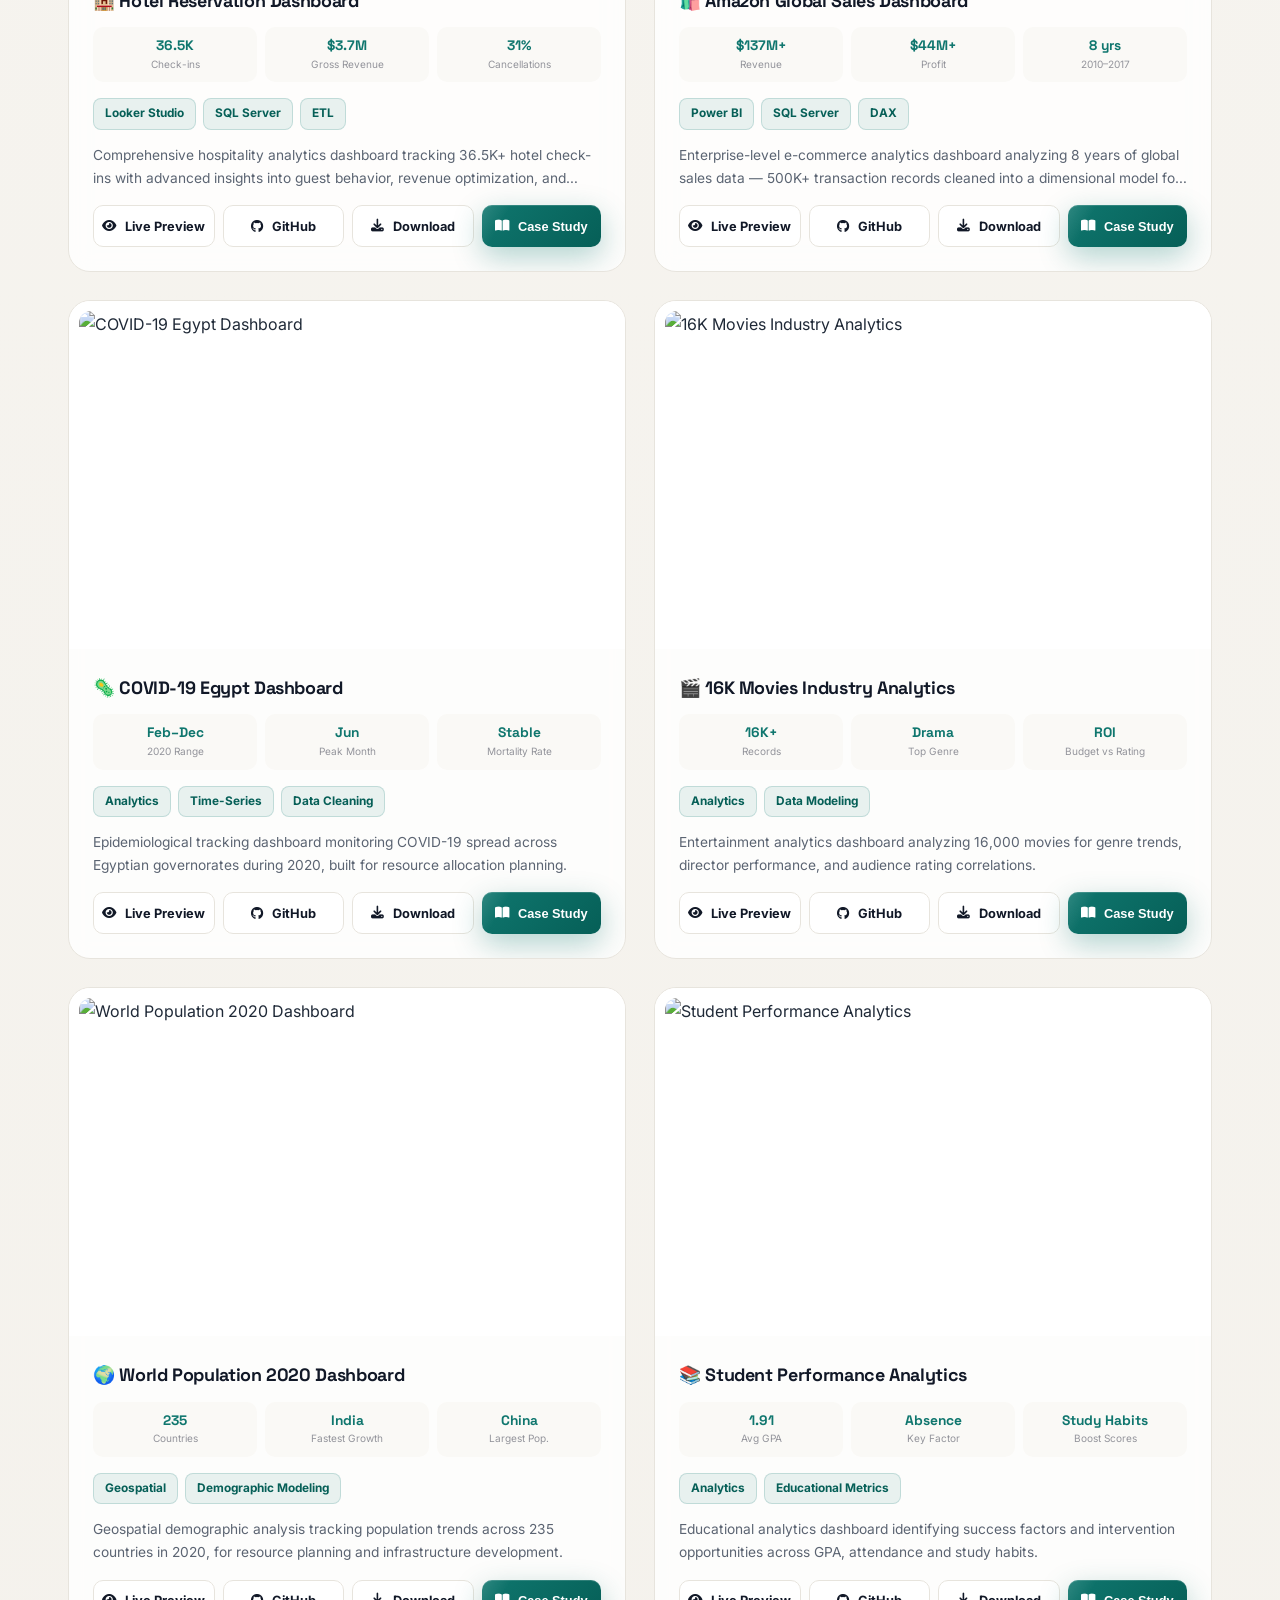
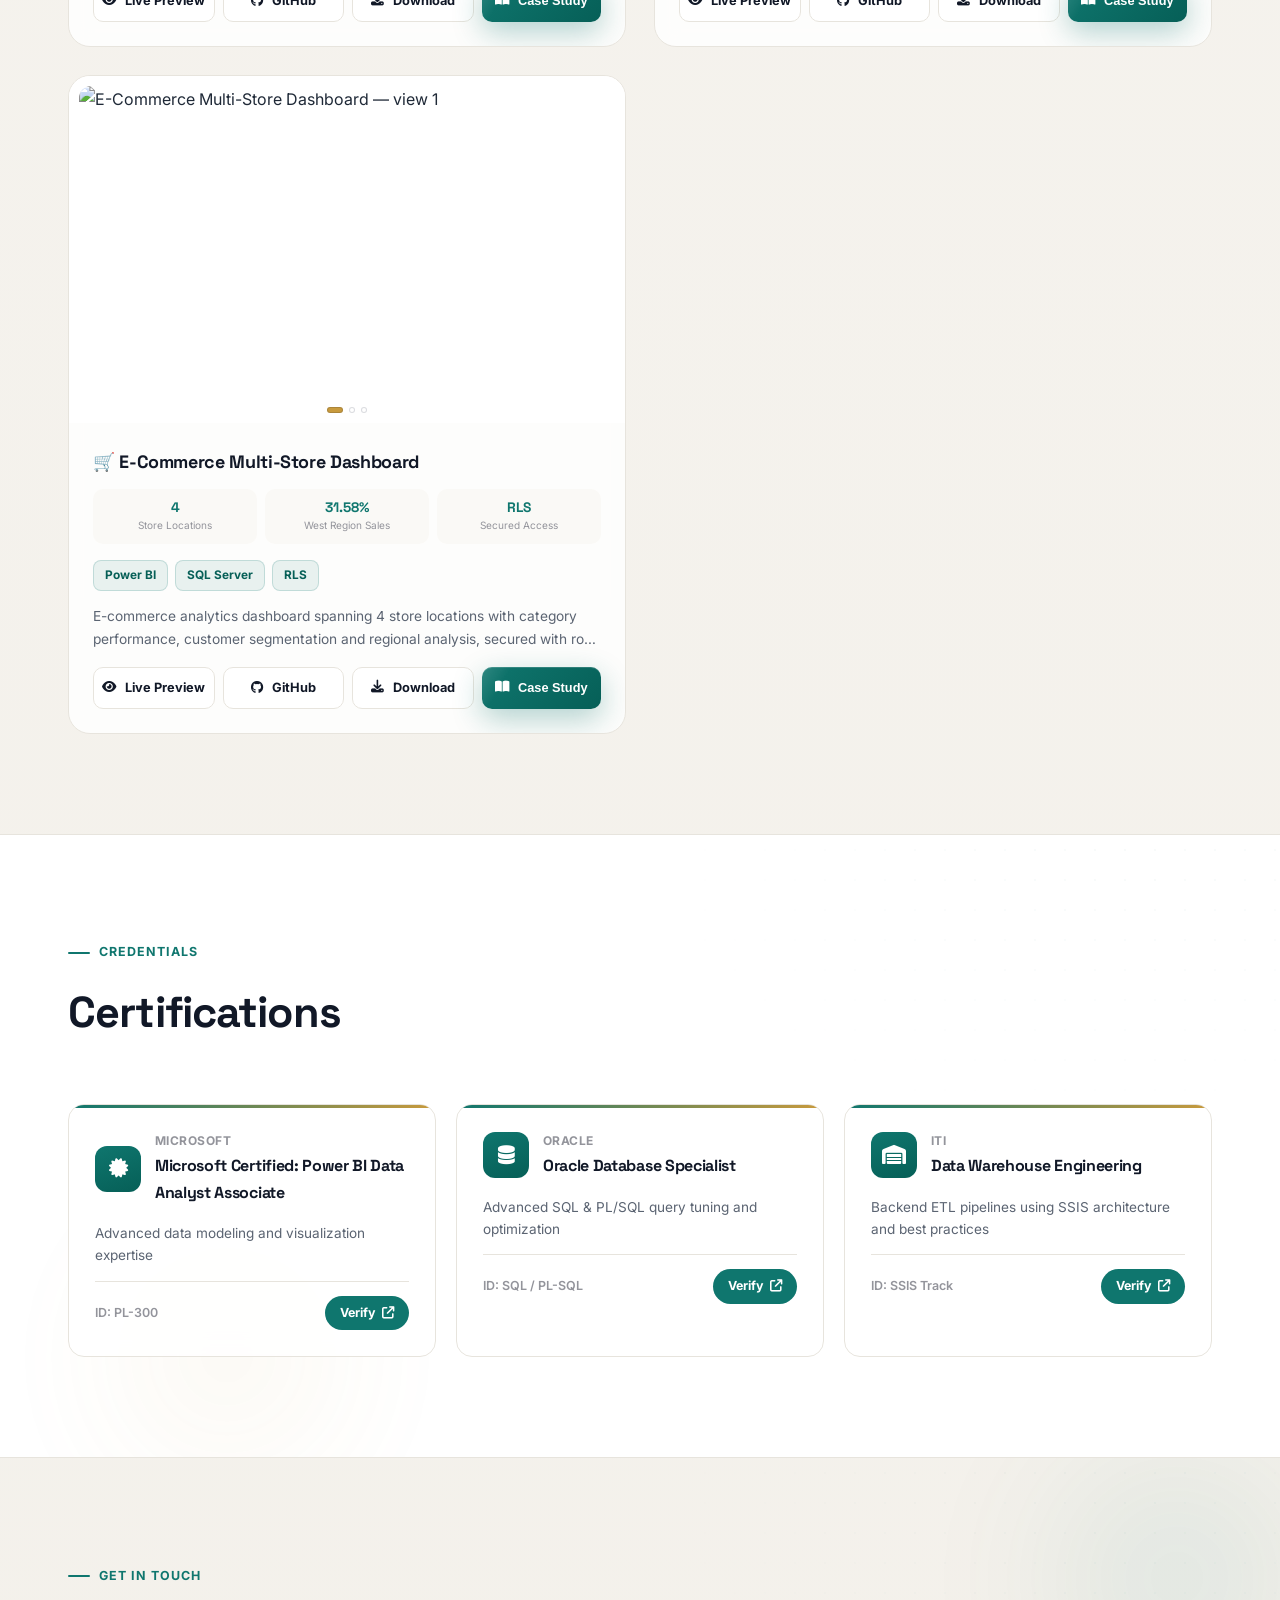
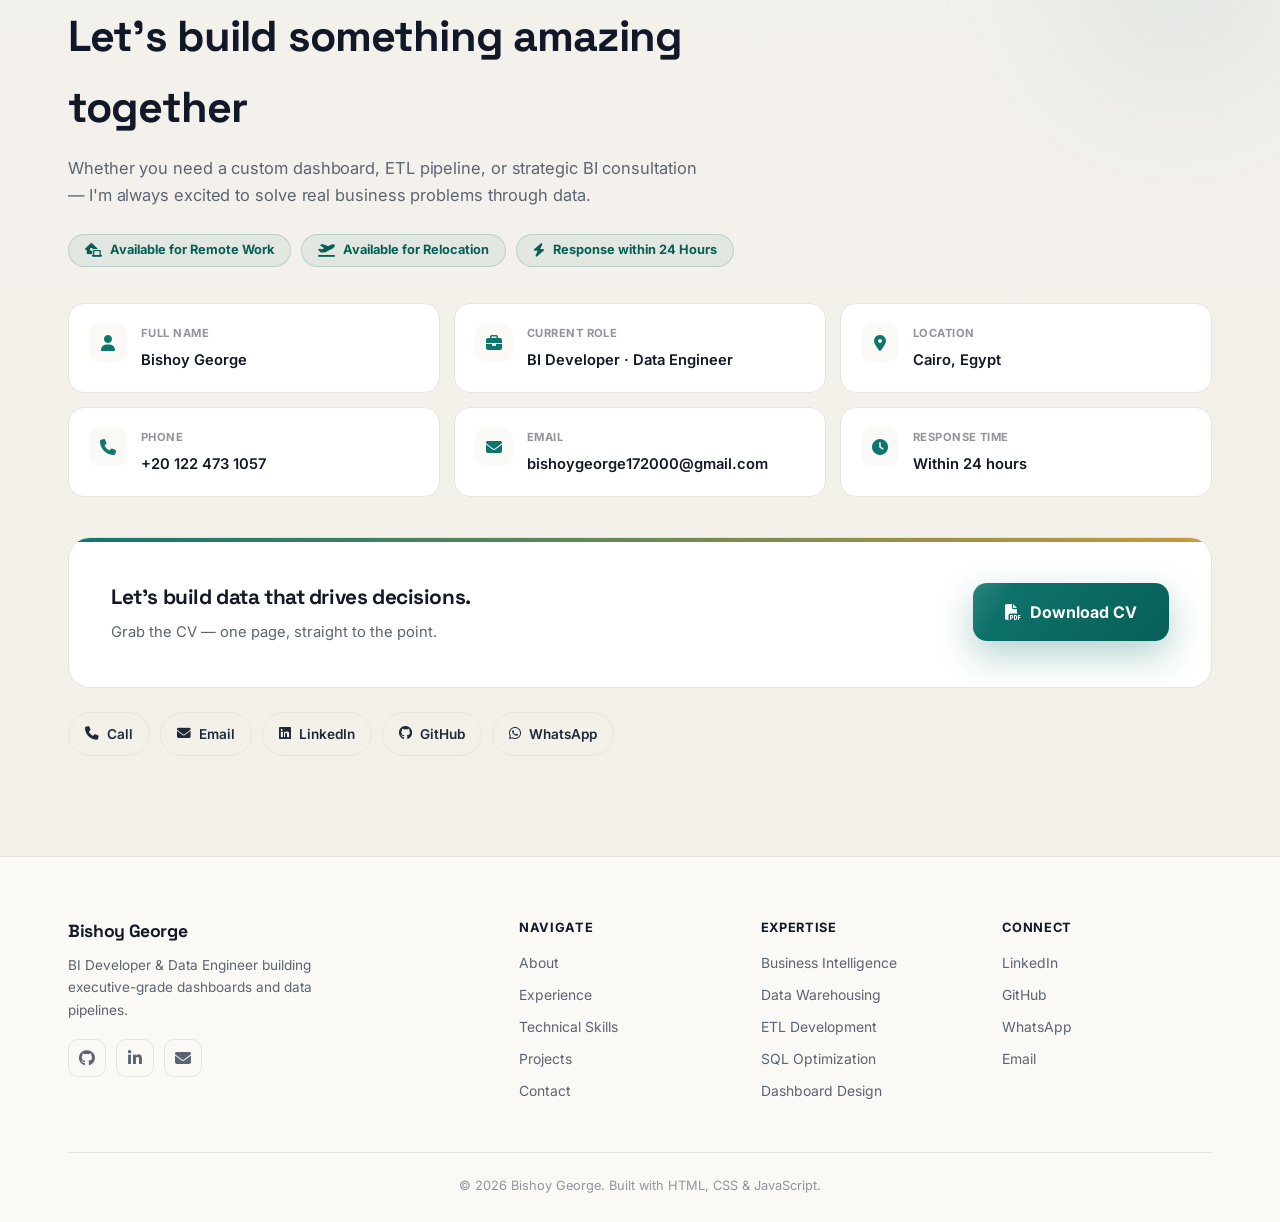
==== commit 4bd35715: "Add files via upload" ====
--- a/index.html
+++ b/index.html
@@ -825,7 +825,7 @@
       <div class="bond-card bc-c1" style="--accent:#C89A3D;--accent-soft:rgba(200,154,61,.35)">
         <div class="bento-icon"><svg viewBox="0 0 24 24" fill="none" stroke="currentColor" stroke-width="2" stroke-linecap="round" stroke-linejoin="round"><line x1="3" y1="22" x2="21" y2="22"/><line x1="6" y1="18" x2="6" y2="11"/><line x1="10" y1="18" x2="10" y2="11"/><line x1="14" y1="18" x2="14" y2="11"/><line x1="18" y1="18" x2="18" y2="11"/><polygon points="12 2 21 8 3 8"/></svg></div>
         <h4>Banking</h4>
-        <p>Delivered regulatory and finance dashboards for a national bank, backed by ETL pipelines and data modeling built for compliance-grade accuracy.</p>
+        <p>Developing enterprise BI and reporting solutions for the banking sector, transforming complex business data into reliable insights that support data-driven decision-making.</p>
       </div>
       <div class="bond-link link-h bc-l1"><span class="bond-dot"></span><span class="bond-dot"></span></div>
       <div class="bond-card bc-c2" style="--accent:#D97706;--accent-soft:rgba(217,119,6,.35)">
@@ -854,9 +854,9 @@
   <span class="section-glow gold" style="width:340px;height:340px;top:-10%;right:4%;"></span>
   <div class="container">
     <div class="section-head reveal">
-      <div class="eyebrow">Business Impact</div>
-      <h2 class="section-title">Measurable results, not just dashboards</h2>
-      <p class="section-sub">A quick scan of what these projects actually moved.</p>
+      <div class="eyebrow">Key Highlights</div>
+      <h2 class="section-title">A quick snapshot of my BI experience</h2>
+      <p class="section-sub">Core numbers behind the dashboards, pipelines, and case studies in this portfolio.</p>
     </div>
     <div class="achv-grid reveal-stagger" id="achvGrid"></div>
   </div>
@@ -1142,11 +1142,11 @@
 ];
 
 const achievements = [
-  {icon:"fa-sack-dollar",target:137,prefix:"$",suffix:"M+",label:"Revenue analyzed in an Amazon sales case study",color:"#059669",tint:"rgba(5,150,105,.1)",soft:"rgba(5,150,105,.35)"},
-  {icon:"fa-chart-line",target:44,prefix:"$",suffix:"M+",label:"Profit dashboard with executive-level insights",color:"#2563EB",tint:"rgba(37,99,235,.1)",soft:"rgba(37,99,235,.35)"},
-  {icon:"fa-hotel",target:36.5,prefix:"",suffix:"K",label:"Hospitality bookings modeled into one analytical view",color:"#7C3AED",tint:"rgba(124,58,237,.1)",soft:"rgba(124,58,237,.35)"},
-  {icon:"fa-layer-group",target:10,prefix:"",suffix:"M+",label:"Records modeled into a dimensional warehouse",color:"#0891B2",tint:"rgba(8,145,178,.1)",soft:"rgba(8,145,178,.35)"},
-  {icon:"fa-gauge-high",target:15,prefix:"",suffix:"+",label:"BI dashboards delivered across multiple business scenarios",color:"#0F766E",tint:"rgba(15,118,110,.1)",soft:"rgba(15,118,110,.35)"}
+  {icon:"fa-gauge-high",target:15,prefix:"",suffix:"+",label:"Executive BI dashboards delivered",color:"#0F766E",tint:"rgba(15,118,110,.1)",soft:"rgba(15,118,110,.35)"},
+  {icon:"fa-diagram-project",target:7,prefix:"",suffix:"",label:"End-to-end BI case studies built",color:"#2563EB",tint:"rgba(37,99,235,.1)",soft:"rgba(37,99,235,.35)"},
+  {icon:"fa-briefcase",target:2,prefix:"",suffix:"+",label:"Years of BI &amp; data experience",color:"#059669",tint:"rgba(5,150,105,.1)",soft:"rgba(5,150,105,.35)"},
+  {icon:"fa-layer-group",target:10,prefix:"",suffix:"M+",label:"Records processed across BI projects",color:"#0891B2",tint:"rgba(8,145,178,.1)",soft:"rgba(8,145,178,.35)"},
+  {icon:"fa-certificate",target:3,prefix:"",suffix:"",label:"Professional BI &amp; data certifications",color:"#C89A3D",tint:"rgba(200,154,61,.1)",soft:"rgba(200,154,61,.35)"}
 ];
 
 const projects = [
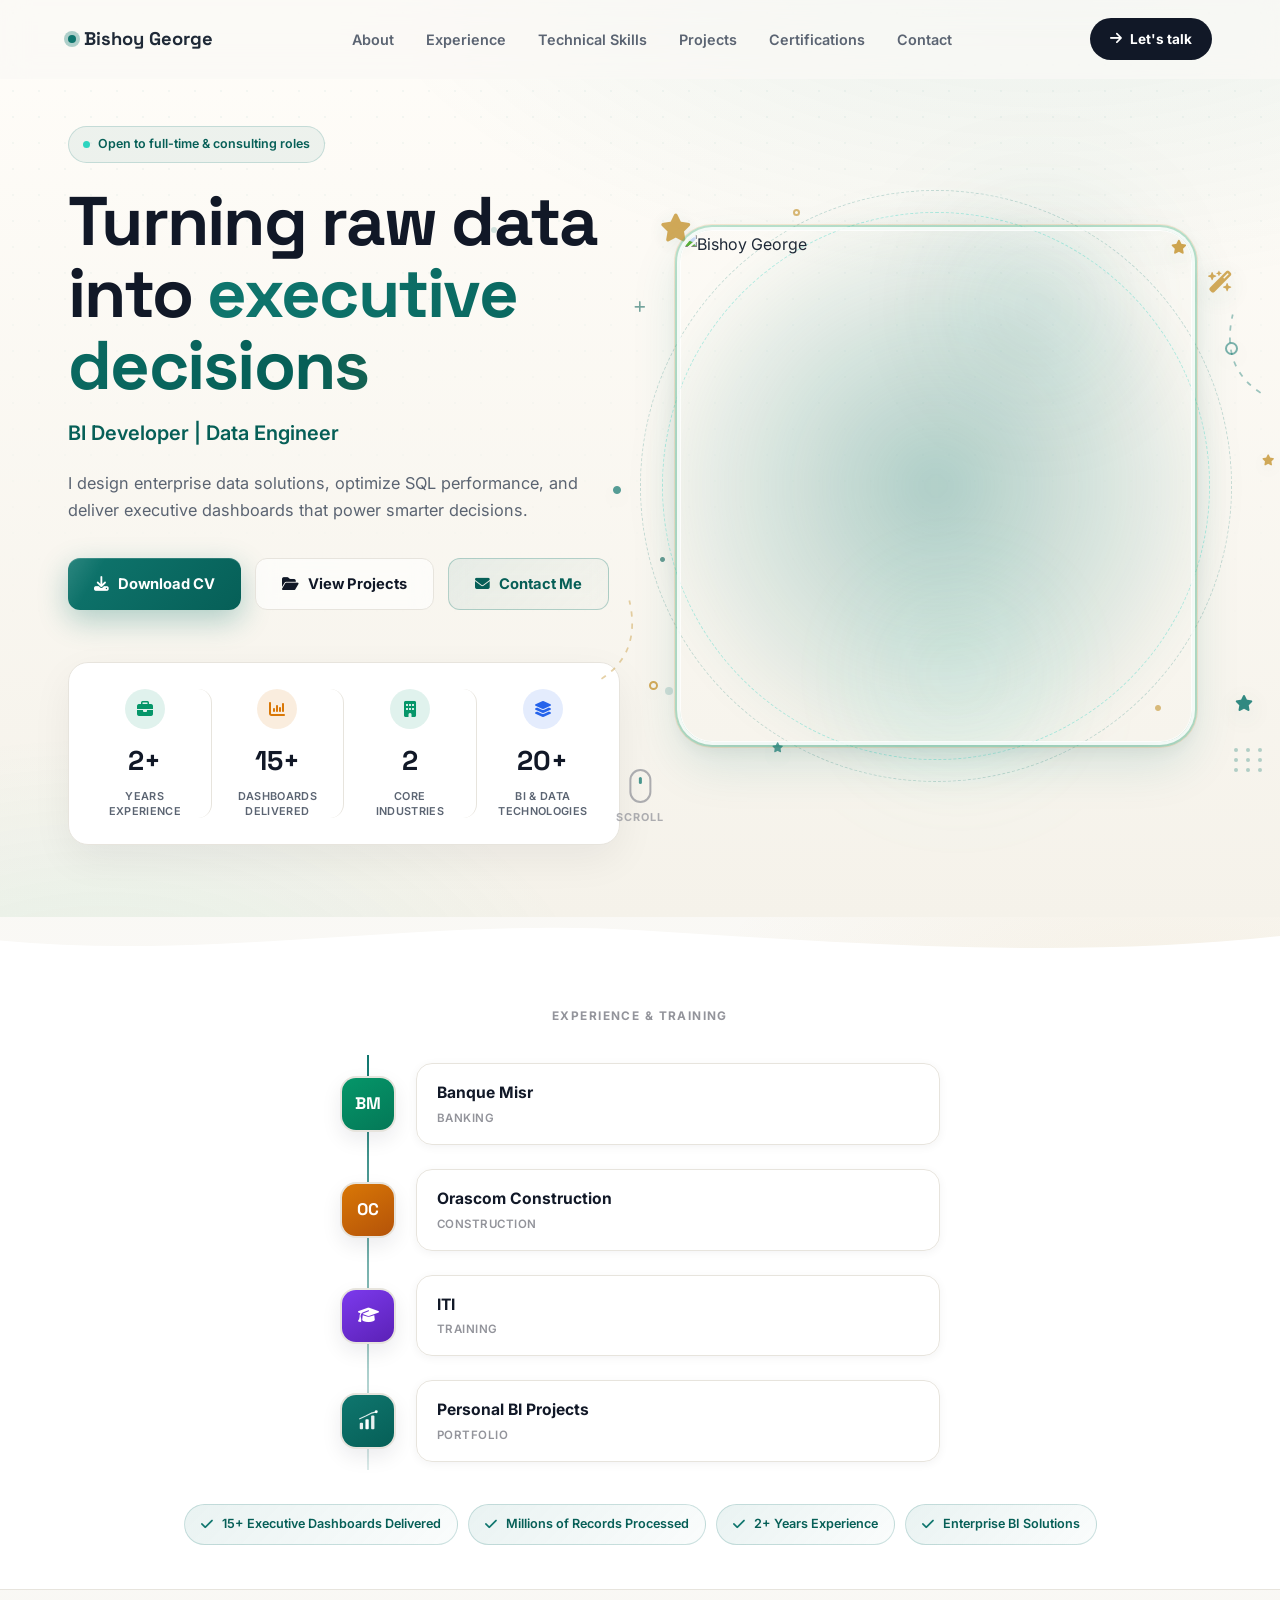
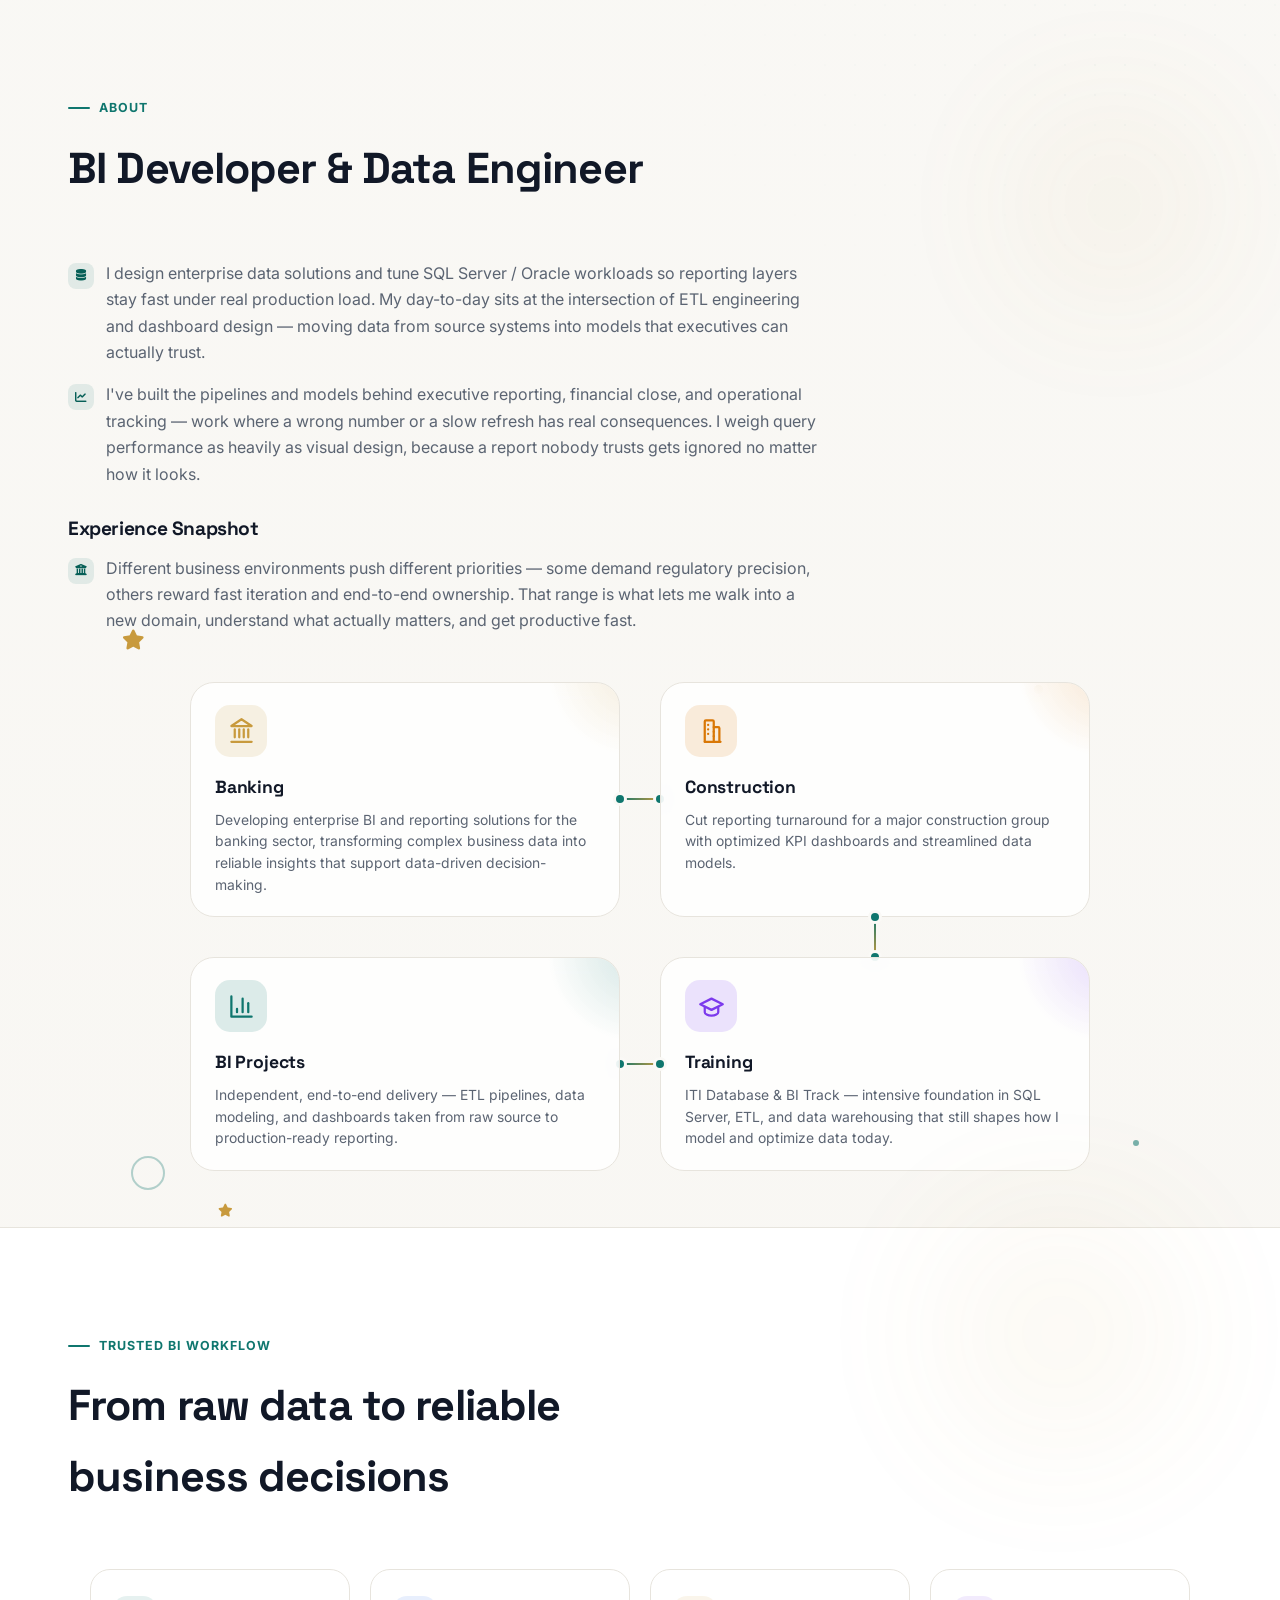
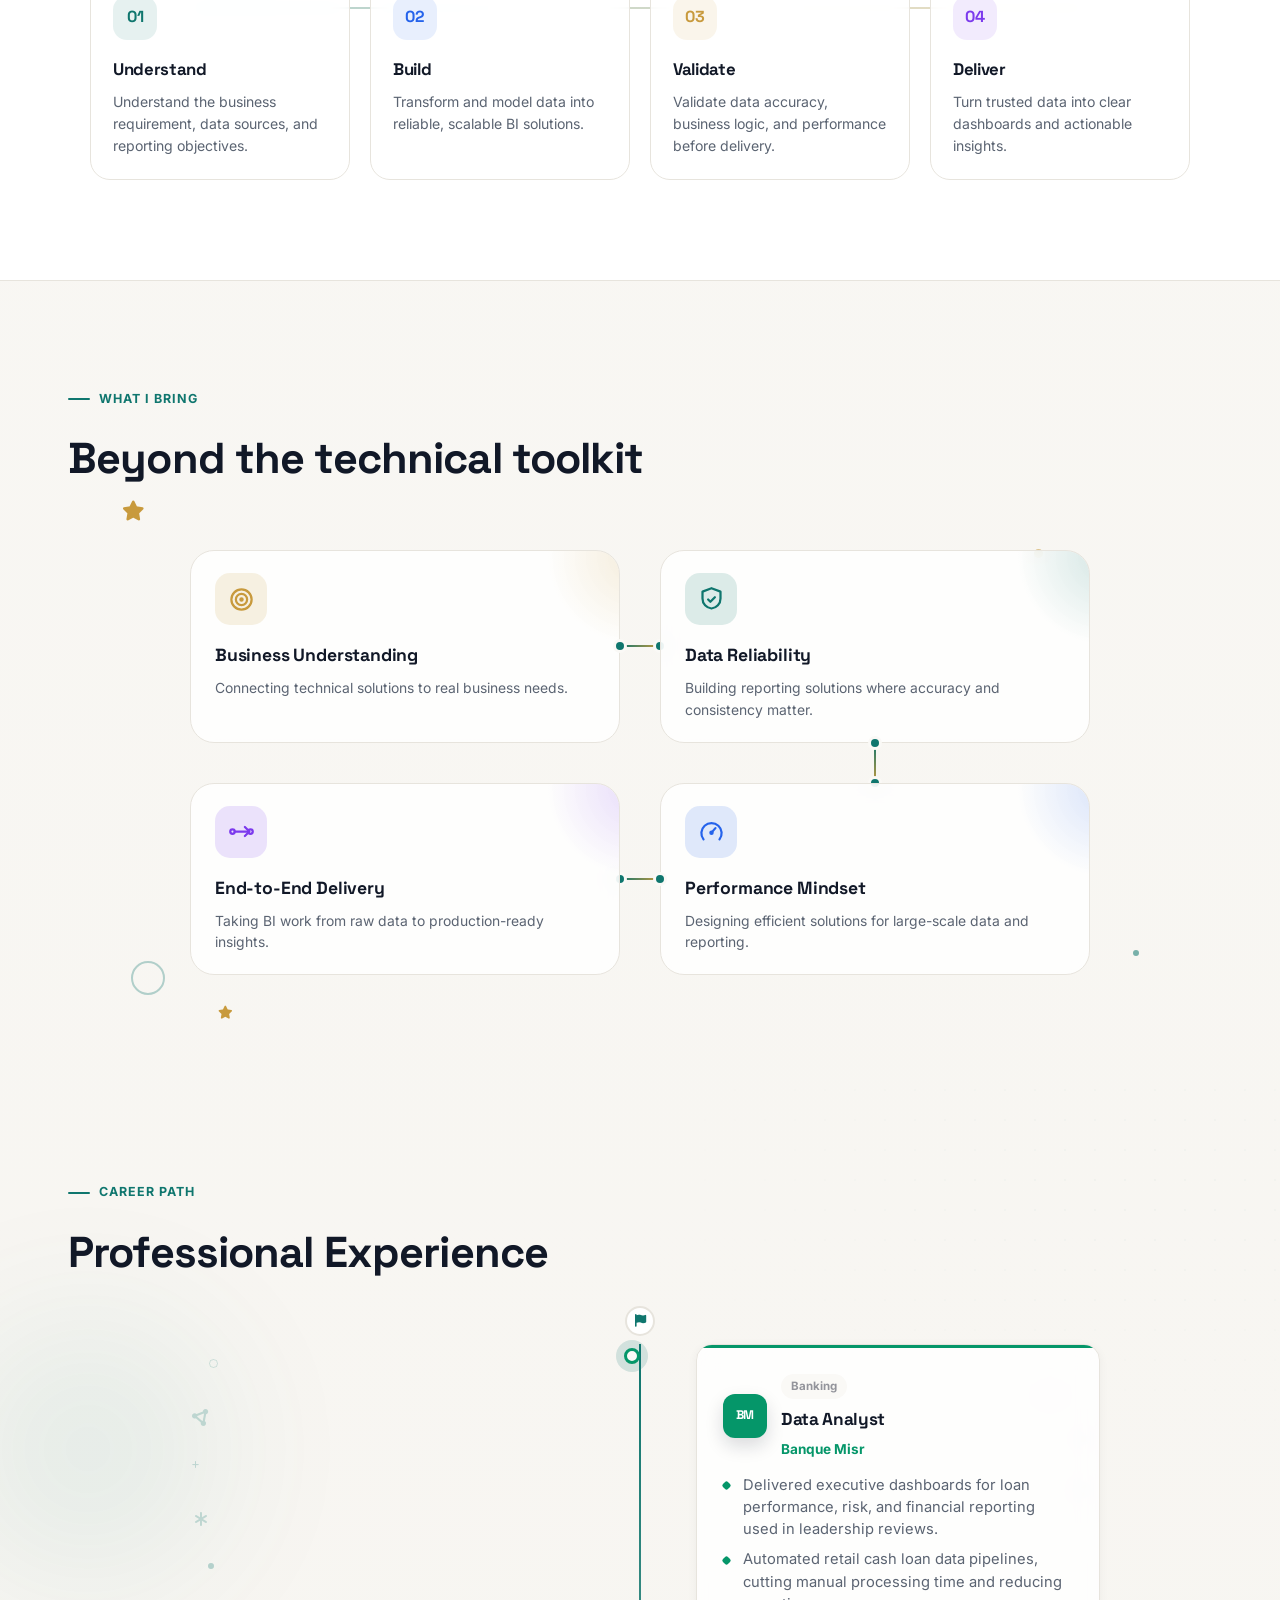
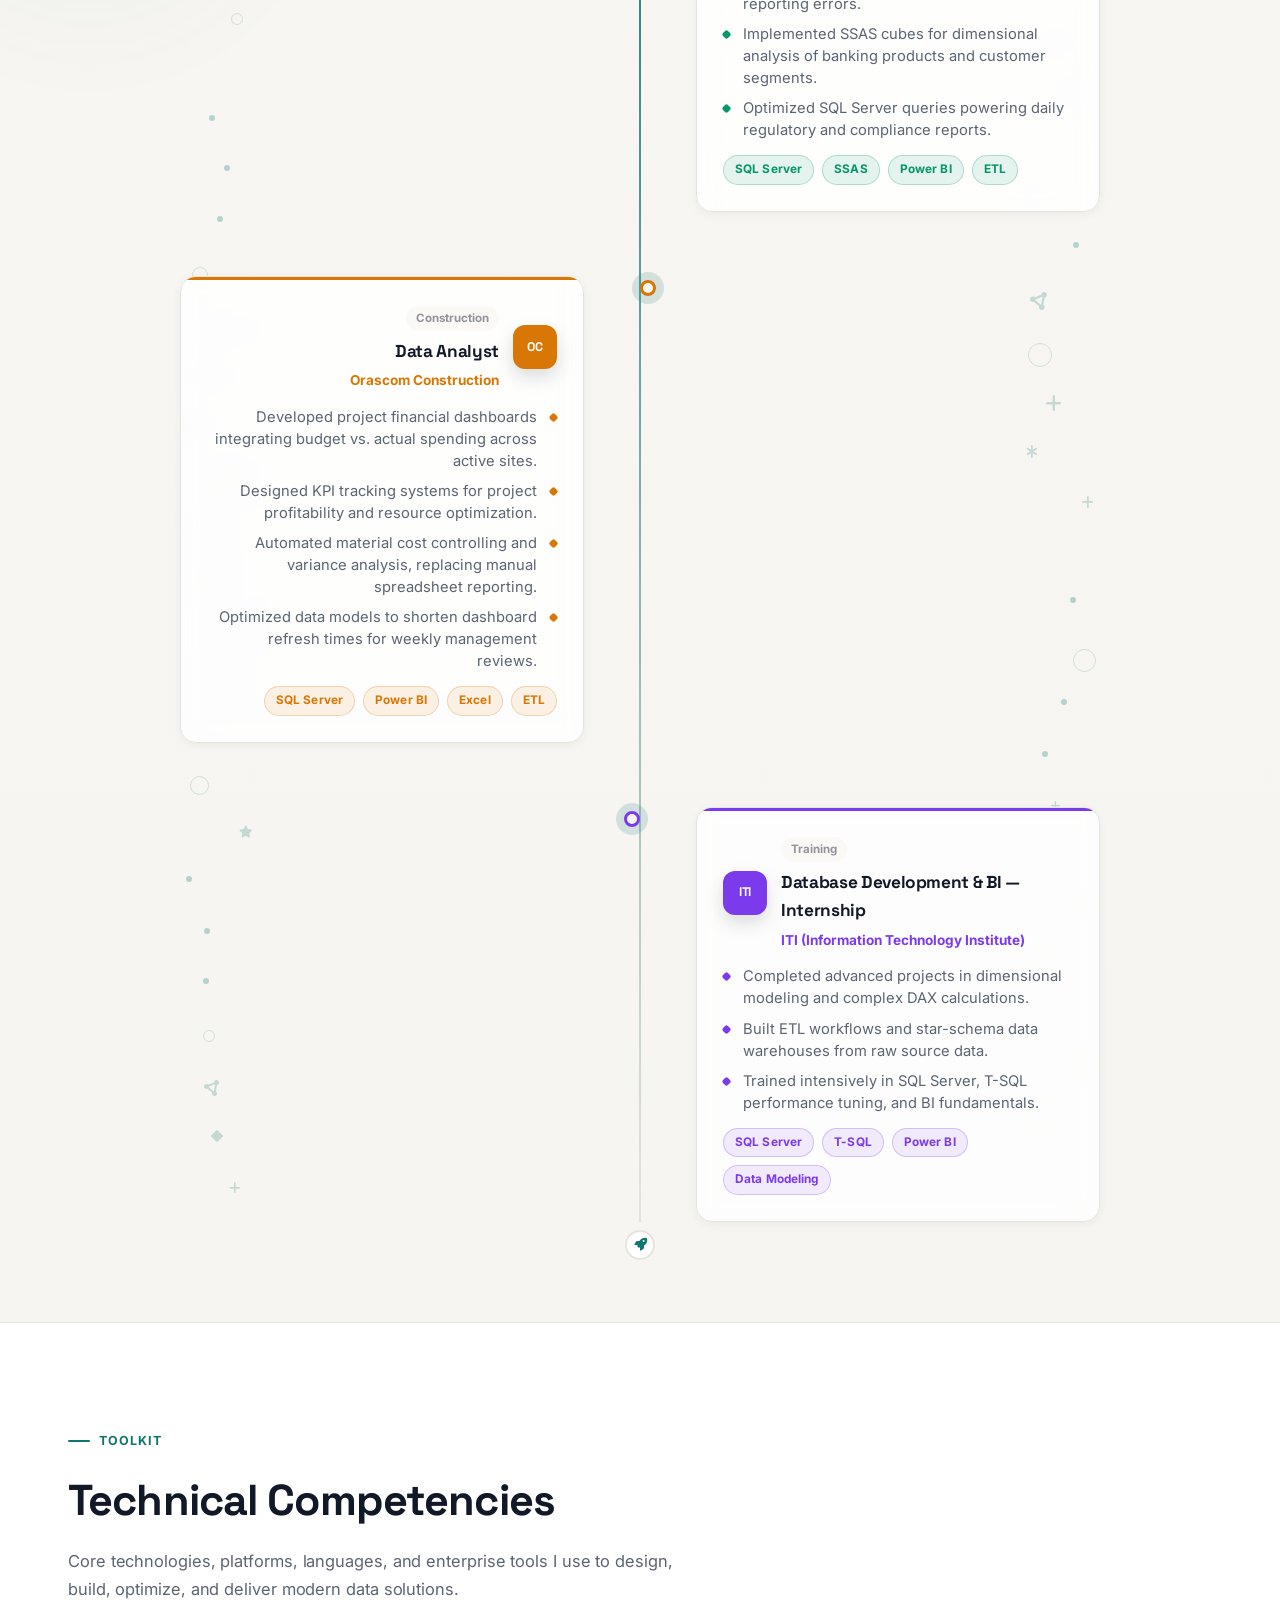
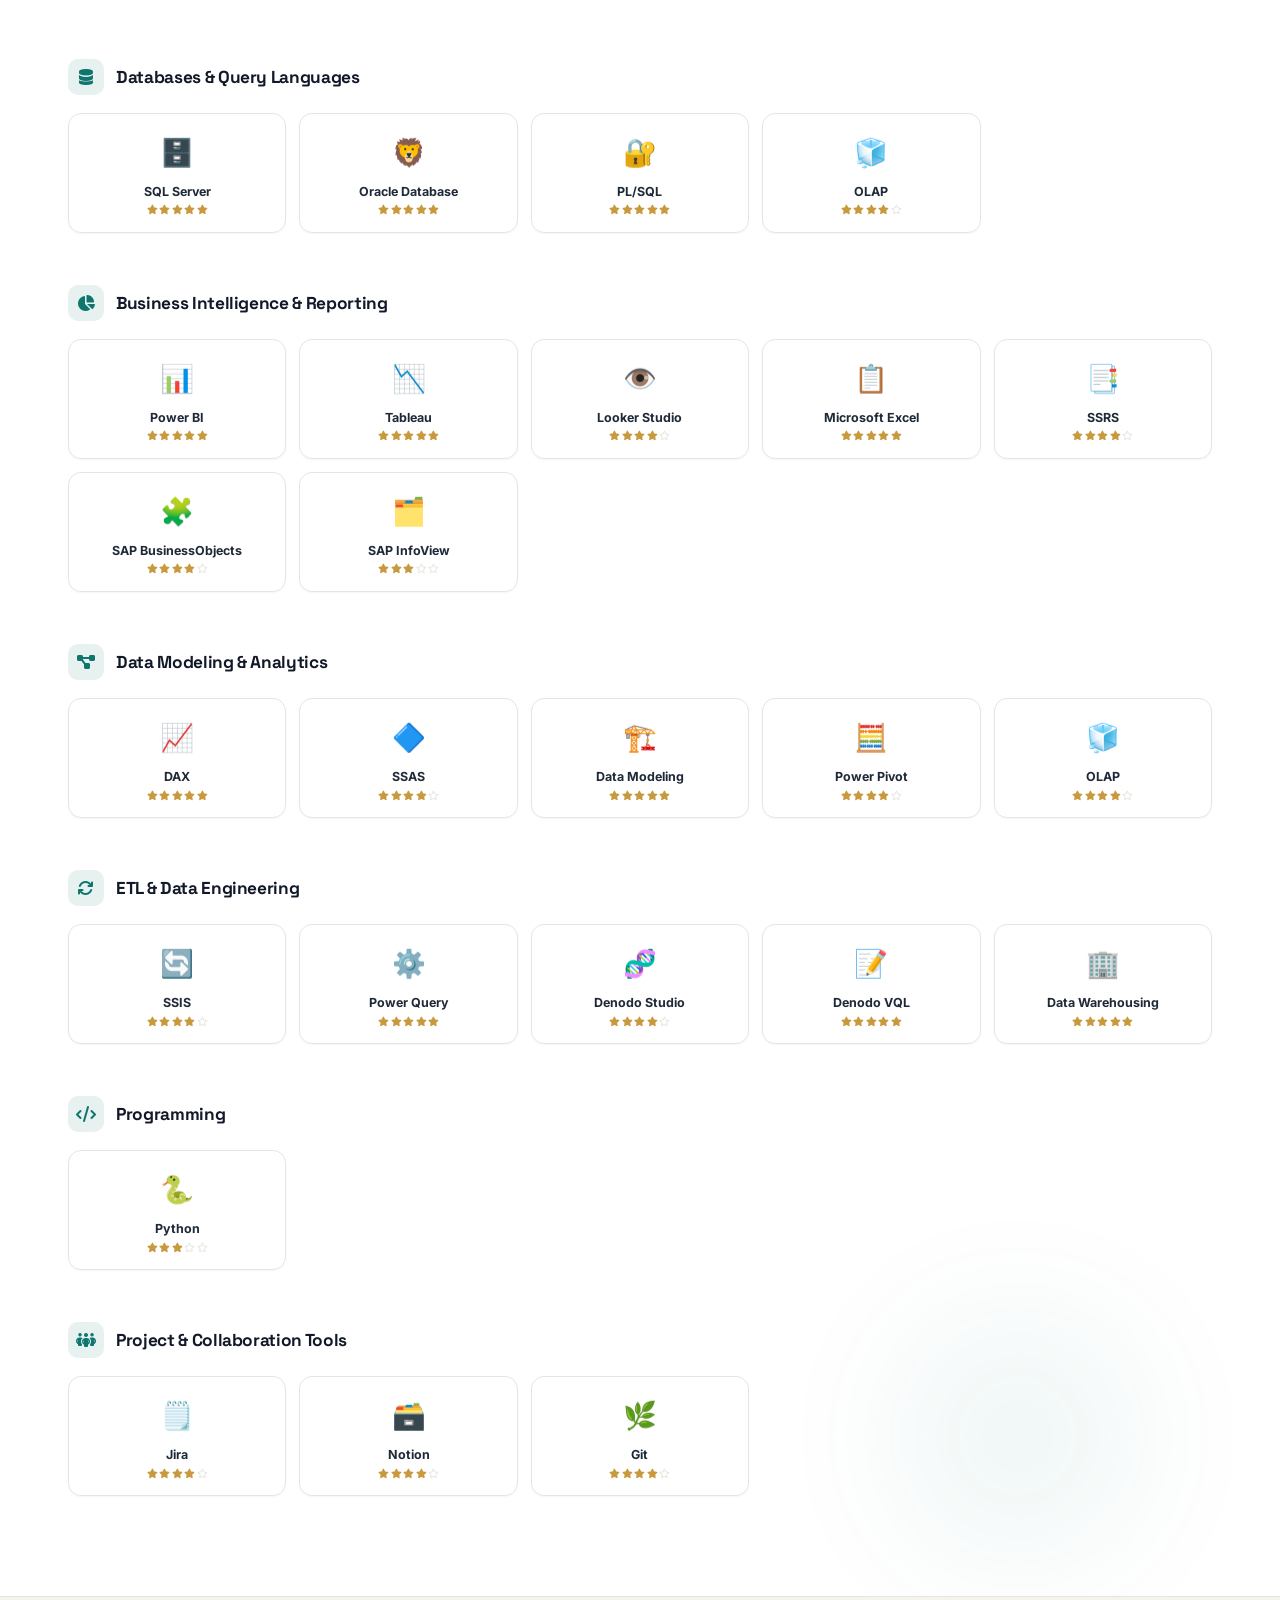
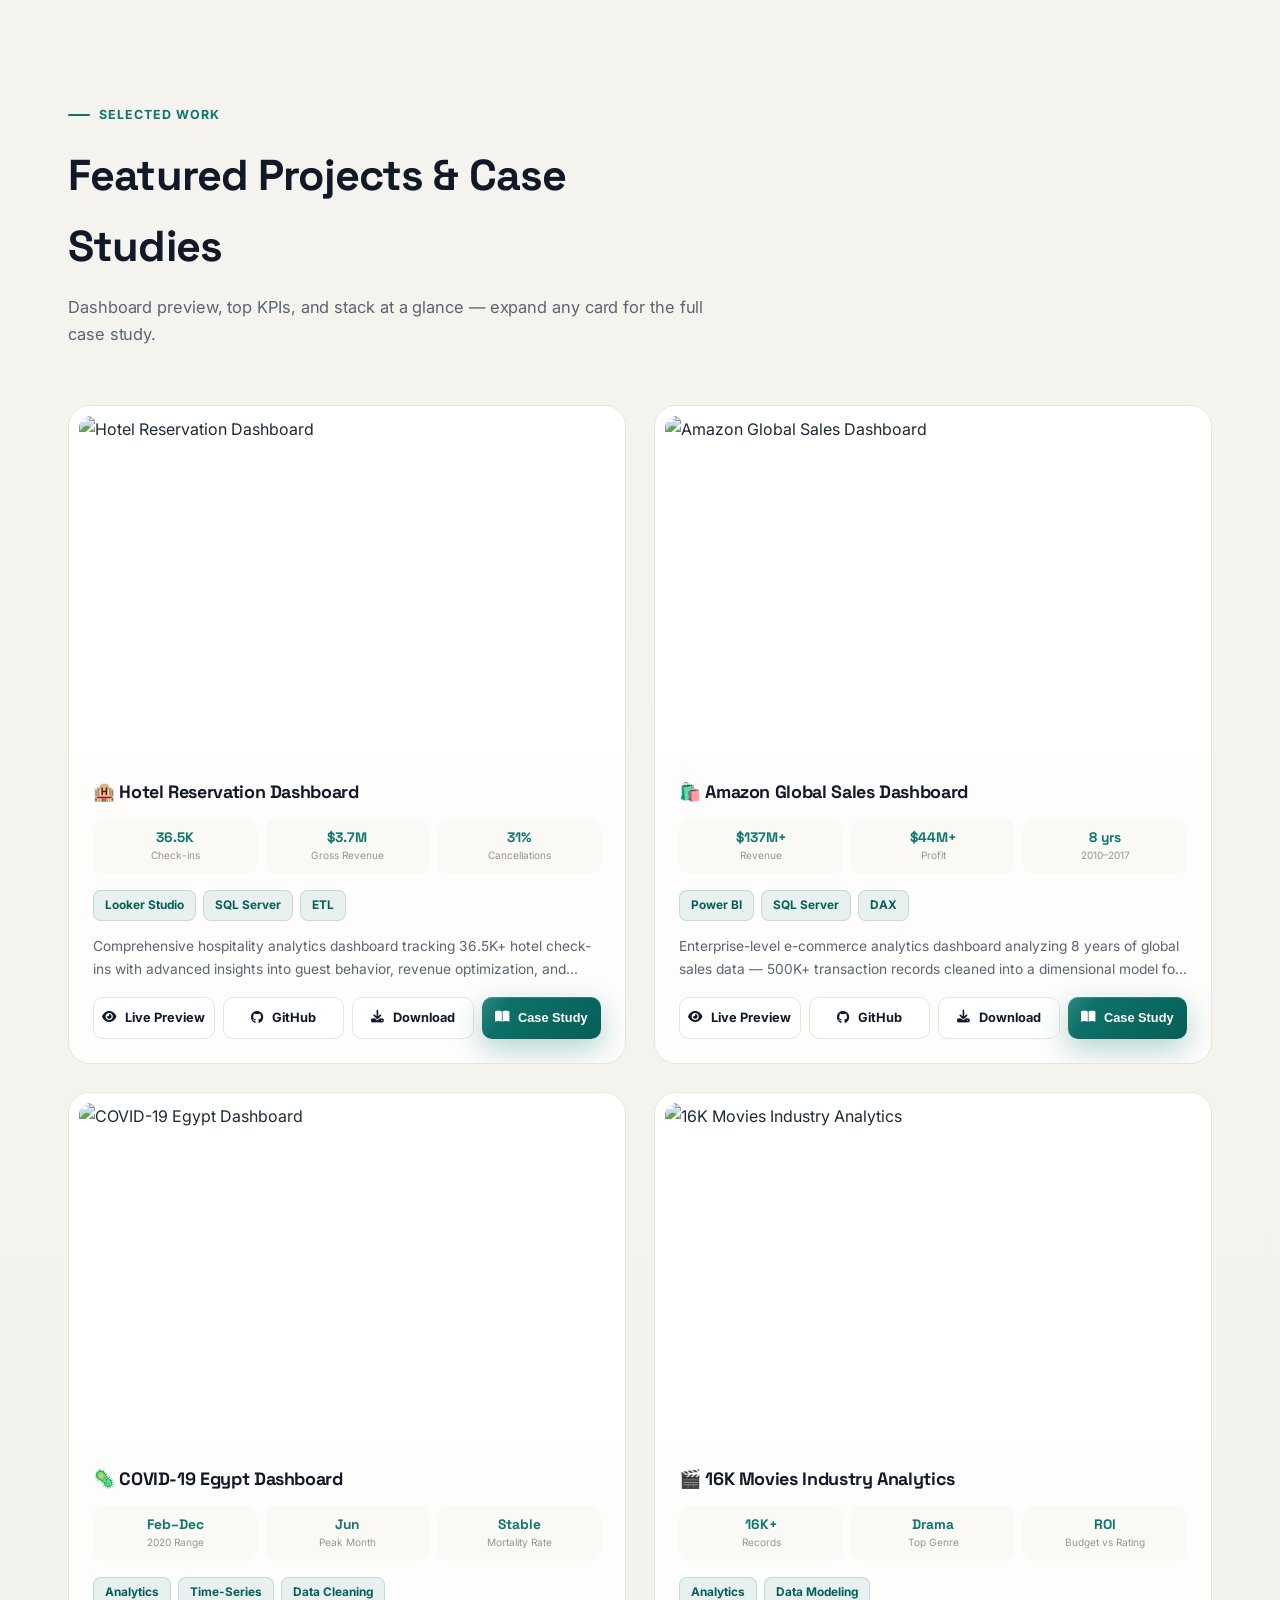
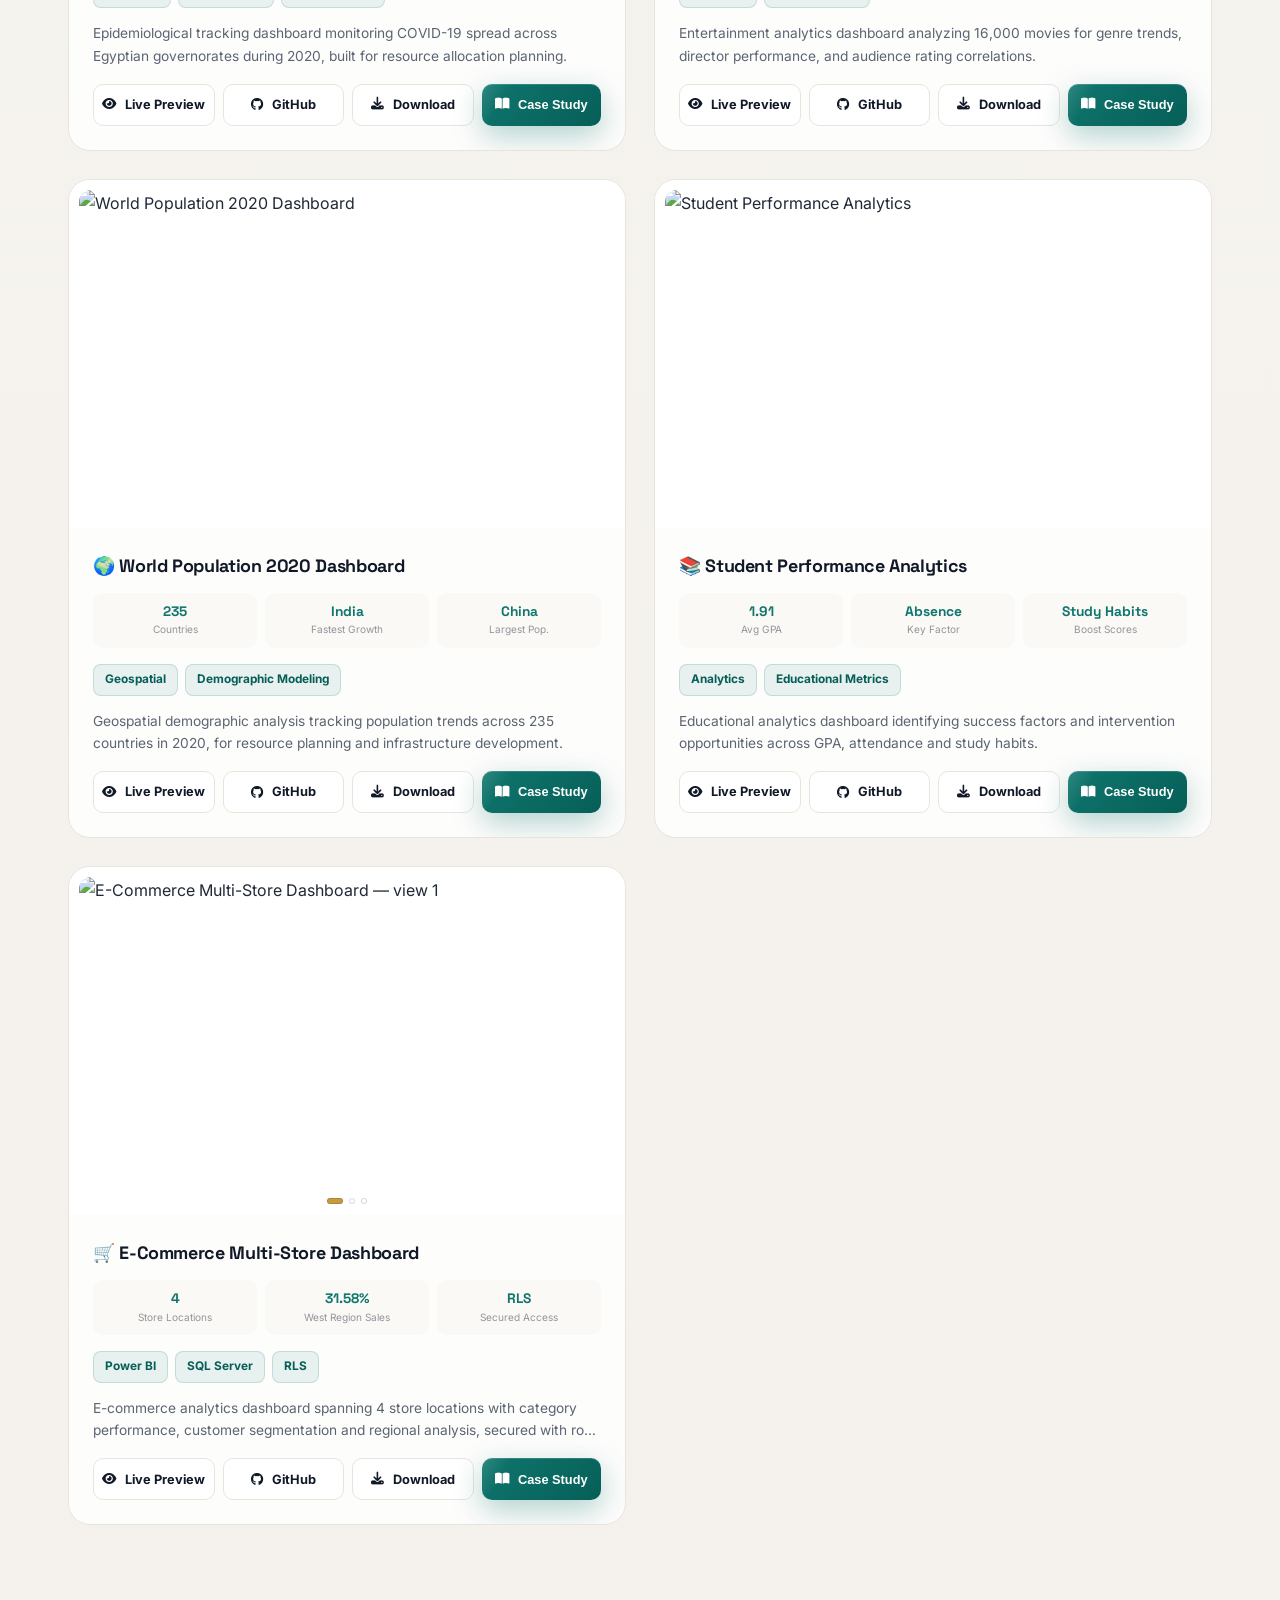
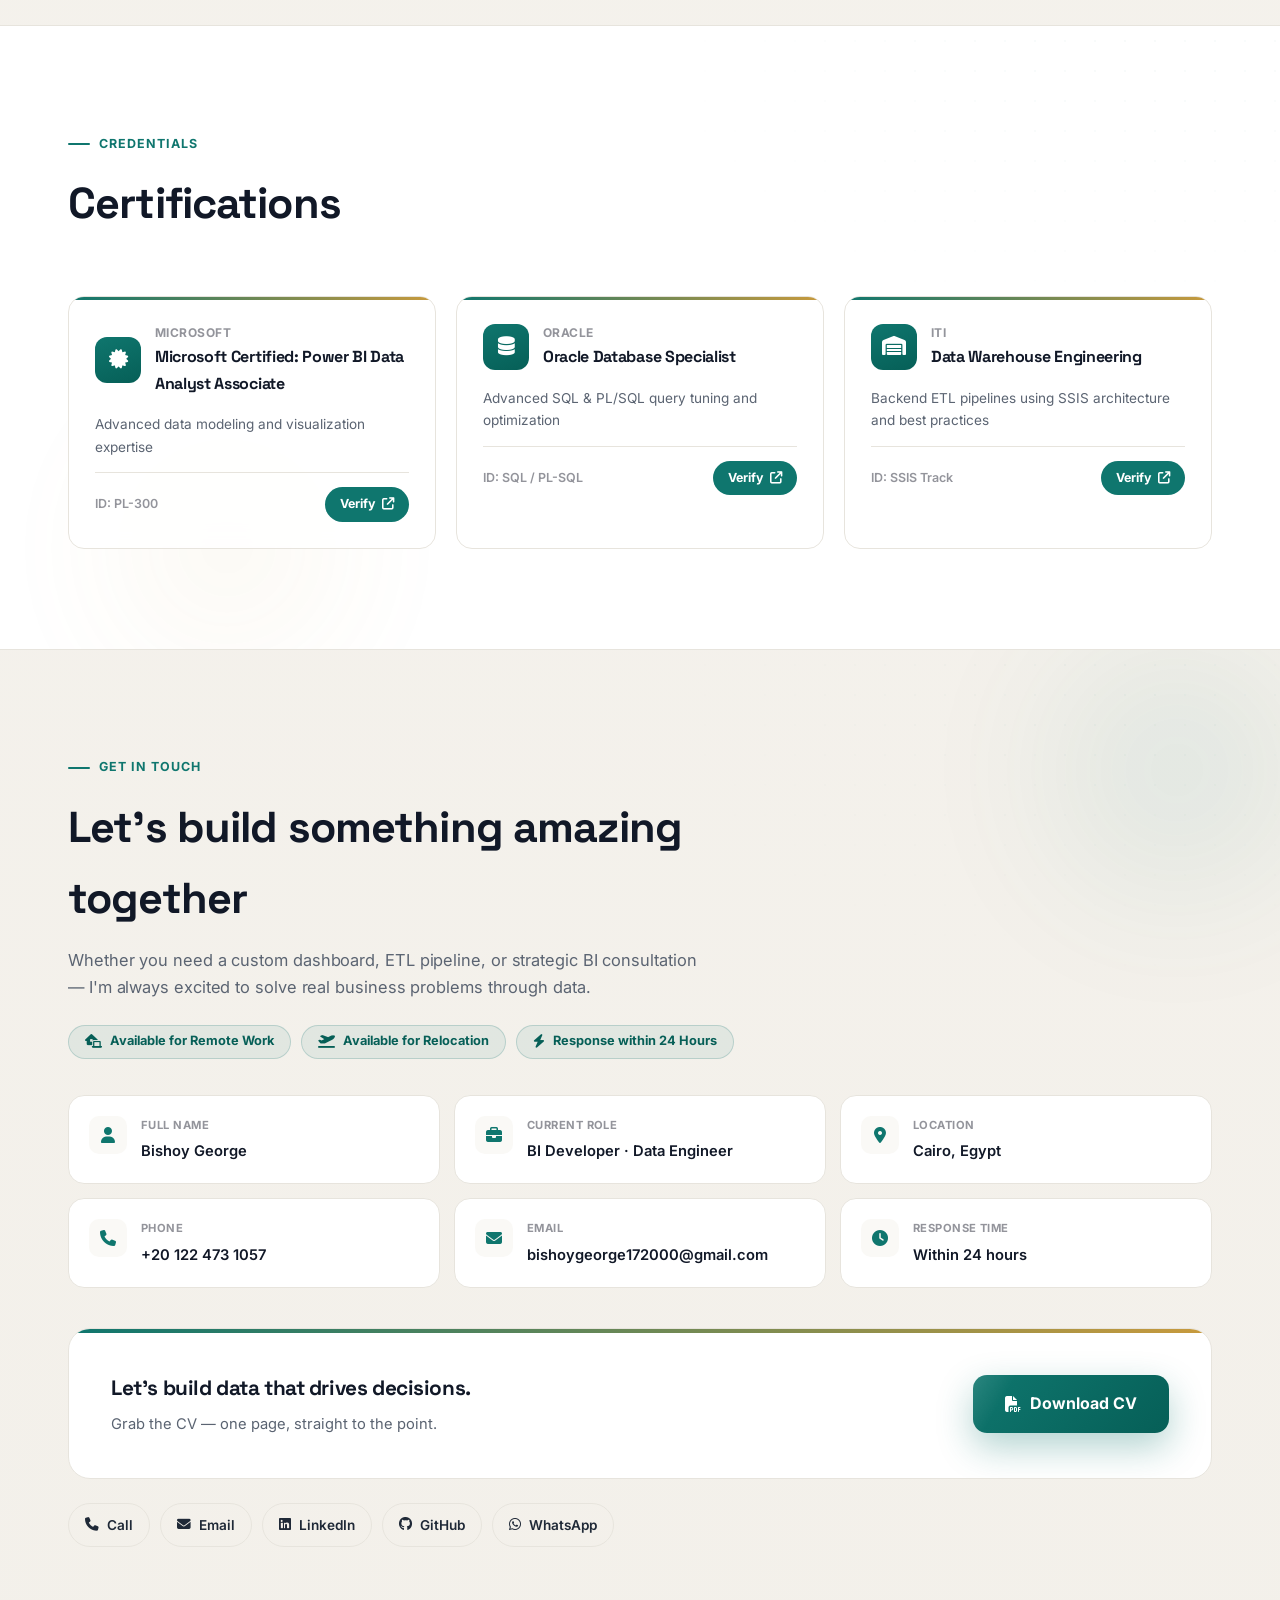
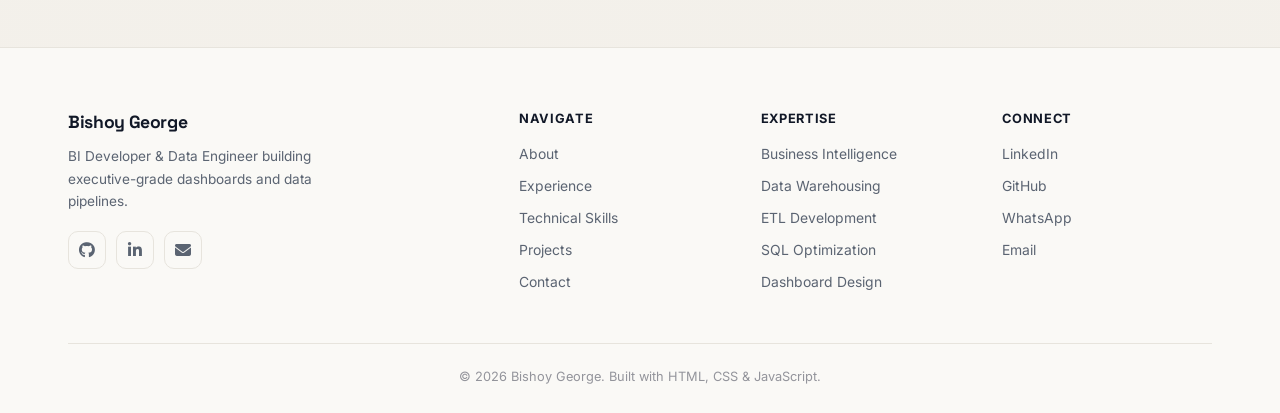
==== commit 1ff72f55: "Add files via upload" ====
--- a/index.html
+++ b/index.html
@@ -401,29 +401,22 @@
   .bento-icon svg{width:22px;height:22px;}
 }
 
-/* ================= ACHIEVEMENTS ================= */
-.achv-grid{display:grid;grid-template-columns:repeat(auto-fit,minmax(210px,1fr));gap:16px;}
-.achv-card{background:var(--paper-2);border:1px solid var(--line);border-radius:var(--radius-md);padding:18px 18px 16px;position:relative;overflow:hidden;transition:transform .4s var(--ease),box-shadow .4s,border-color .4s;}
-.achv-card:hover{transform:translateY(-6px);box-shadow:0 22px 50px var(--accent-soft,var(--blue-glow)),var(--shadow-lg);border-color:var(--accent,var(--blue));}
-.achv-card::before{content:'';position:absolute;top:0;left:0;right:0;height:3px;background:var(--accent,var(--blue));}
-.achv-card::after{content:'';position:absolute;top:-40%;right:-30%;width:160px;height:160px;background:radial-gradient(circle,var(--accent-soft,var(--blue-glow)),transparent 70%);opacity:.6;transition:opacity .4s;}
-.achv-card:hover::after{opacity:1;}
-.achv-icon{width:34px;height:34px;border-radius:10px;background:var(--accent-tint,rgba(15,118,110,.1));display:flex;align-items:center;justify-content:center;color:var(--accent,var(--blue));font-size:.92rem;margin-bottom:9px;position:relative;z-index:1;transition:transform .4s var(--ease);}
-.achv-card:hover .achv-icon{transform:scale(1.12) rotate(-4deg);}
-.achv-value{font-family:'Space Grotesk';font-weight:700;font-size:1.55rem;line-height:1.15;margin-bottom:4px;color:var(--ink);position:relative;z-index:1;}
-.achv-label{font-size:.8rem;line-height:1.4;color:var(--text-soft);font-weight:500;position:relative;z-index:1;display:-webkit-box;-webkit-line-clamp:2;-webkit-box-orient:vertical;overflow:hidden;}
-@media(max-width:760px){
-  .achv-grid{grid-template-columns:1fr 1fr;gap:12px;}
-  .achv-card{padding:14px 14px 13px;border-radius:14px;min-height:150px;display:flex;flex-direction:column;justify-content:center;}
-  .achv-icon{width:28px;height:28px;border-radius:8px;font-size:.78rem;margin-bottom:7px;}
-  .achv-value{font-size:1.28rem;margin-bottom:3px;}
-  .achv-label{font-size:.74rem;line-height:1.35;-webkit-line-clamp:3;}
-  .achv-card:last-child{grid-column:1 / -1;}
-}
-@media(max-width:400px){
-  .achv-value{font-size:1.15rem;}
-  .achv-label{font-size:.7rem;}
-}
+/* ================= TRUSTED BI WORKFLOW ================= */
+.workflow-grid{position:relative;display:grid;grid-template-columns:repeat(4,1fr);gap:20px;max-width:1100px;margin:48px auto 0;}
+.workflow-grid::before{content:'';position:absolute;top:38px;left:9%;right:9%;height:2px;background:linear-gradient(90deg,var(--blue),var(--gold));opacity:.32;z-index:0;}
+.workflow-step{position:relative;background:var(--surface-glass-strong);backdrop-filter:blur(10px);border:1px solid var(--line);border-radius:20px;padding:26px 22px 22px;z-index:1;transition:transform .4s var(--ease),box-shadow .4s var(--ease),border-color .4s var(--ease);}
+.workflow-step:hover{transform:translateY(-6px);box-shadow:0 22px 44px -14px var(--accent-soft,rgba(15,118,110,.3));border-color:transparent;}
+.workflow-num{width:44px;height:44px;border-radius:14px;display:flex;align-items:center;justify-content:center;font-family:'Space Grotesk',sans-serif;font-weight:800;font-size:1rem;background:var(--accent-tint,rgba(15,118,110,.1));color:var(--accent,var(--blue));margin-bottom:16px;position:relative;z-index:1;transition:transform .4s var(--ease);}
+.workflow-step:hover .workflow-num{transform:scale(1.08) rotate(-3deg);}
+.workflow-step h4{font-size:1.05rem;font-weight:800;margin-bottom:8px;color:var(--ink);}
+.workflow-step p{font-size:.88rem;line-height:1.55;color:var(--text-soft);}
+@media(max-width:900px){
+  .workflow-grid{grid-template-columns:1fr;gap:14px;margin-top:36px;}
+  .workflow-grid::before{display:none;}
+  .workflow-step{padding:20px 20px 18px;}
+}
+
+/* ================= WHAT I BRING (reuses bond-grid system) ================= */
 
 /* ================= TIMELINE ================= */
 .timeline{position:relative;max-width:920px;margin:0 auto;}
@@ -808,11 +801,11 @@
       <div class="about-text reveal">
         <p><i class="fas fa-database about-icon" aria-hidden="true"></i>I design enterprise data solutions and tune SQL Server / Oracle workloads so reporting layers stay fast under real production load. My day-to-day sits at the intersection of ETL engineering and dashboard design — moving data from source systems into models that executives can actually trust.</p>
         <p><i class="fas fa-chart-line about-icon" aria-hidden="true"></i>I've built the pipelines and models behind executive reporting, financial close, and operational tracking — work where a wrong number or a slow refresh has real consequences. I weigh query performance as heavily as visual design, because a report nobody trusts gets ignored no matter how it looks.</p>
-        <h3>Experience Across Industries</h3>
+        <h3>Experience Snapshot</h3>
         <p><i class="fas fa-building-columns about-icon" aria-hidden="true"></i>Different business environments push different priorities — some demand regulatory precision, others reward fast iteration and end-to-end ownership. That range is what lets me walk into a new domain, understand what actually matters, and get productive fast.</p>
       </div>
     </div>
-    <div class="bond-grid reveal-stagger" aria-label="Experience across industries">
+    <div class="bond-grid reveal-stagger" aria-label="Experience snapshot">
       <div class="bond-mobile-spine" aria-hidden="true"></div>
       <div class="bond-deco" aria-hidden="true">
         <i class="fas fa-star bd-star bd-1"></i>
@@ -849,16 +842,80 @@
   </div>
 </section>
 
-<!-- ============ ACHIEVEMENTS ============ -->
-<section class="section-alt" id="impact">
+<!-- ============ TRUSTED BI WORKFLOW ============ -->
+<section class="section-alt" id="workflow">
   <span class="section-glow gold" style="width:340px;height:340px;top:-10%;right:4%;"></span>
   <div class="container">
     <div class="section-head reveal">
-      <div class="eyebrow">Key Highlights</div>
-      <h2 class="section-title">A quick snapshot of my BI experience</h2>
-      <p class="section-sub">Core numbers behind the dashboards, pipelines, and case studies in this portfolio.</p>
-    </div>
-    <div class="achv-grid reveal-stagger" id="achvGrid"></div>
+      <div class="eyebrow">Trusted BI Workflow</div>
+      <h2 class="section-title">From raw data to reliable business decisions</h2>
+    </div>
+    <div class="workflow-grid reveal-stagger">
+      <div class="workflow-step" style="--accent:#0F766E;--accent-soft:rgba(15,118,110,.3);--accent-tint:rgba(15,118,110,.1)">
+        <div class="workflow-num">01</div>
+        <h4>Understand</h4>
+        <p>Understand the business requirement, data sources, and reporting objectives.</p>
+      </div>
+      <div class="workflow-step" style="--accent:#2563EB;--accent-soft:rgba(37,99,235,.3);--accent-tint:rgba(37,99,235,.1)">
+        <div class="workflow-num">02</div>
+        <h4>Build</h4>
+        <p>Transform and model data into reliable, scalable BI solutions.</p>
+      </div>
+      <div class="workflow-step" style="--accent:#C89A3D;--accent-soft:rgba(200,154,61,.3);--accent-tint:rgba(200,154,61,.1)">
+        <div class="workflow-num">03</div>
+        <h4>Validate</h4>
+        <p>Validate data accuracy, business logic, and performance before delivery.</p>
+      </div>
+      <div class="workflow-step" style="--accent:#7C3AED;--accent-soft:rgba(124,58,237,.3);--accent-tint:rgba(124,58,237,.1)">
+        <div class="workflow-num">04</div>
+        <h4>Deliver</h4>
+        <p>Turn trusted data into clear dashboards and actionable insights.</p>
+      </div>
+    </div>
+  </div>
+</section>
+
+<!-- ============ WHAT I BRING ============ -->
+<section id="strengths">
+  <div class="container">
+    <div class="section-head reveal">
+      <div class="eyebrow">What I Bring</div>
+      <h2 class="section-title">Beyond the technical toolkit</h2>
+    </div>
+    <div class="bond-grid reveal-stagger" aria-label="What I bring">
+      <div class="bond-mobile-spine" aria-hidden="true"></div>
+      <div class="bond-deco" aria-hidden="true">
+        <i class="fas fa-star bd-star bd-1"></i>
+        <i class="fas fa-sparkles bd-star bd-2"></i>
+        <i class="fas fa-star bd-star bd-3"></i>
+        <span class="bd-dot bd-4"></span>
+        <span class="bd-ring bd-5"></span>
+        <span class="bd-dot bd-6"></span>
+      </div>
+      <div class="bond-card bc-c1" style="--accent:#C89A3D;--accent-soft:rgba(200,154,61,.35)">
+        <div class="bento-icon"><svg viewBox="0 0 24 24" fill="none" stroke="currentColor" stroke-width="2" stroke-linecap="round" stroke-linejoin="round"><circle cx="12" cy="12" r="9"/><circle cx="12" cy="12" r="5"/><circle cx="12" cy="12" r="1"/></svg></div>
+        <h4>Business Understanding</h4>
+        <p>Connecting technical solutions to real business needs.</p>
+      </div>
+      <div class="bond-link link-h bc-l1"><span class="bond-dot"></span><span class="bond-dot"></span></div>
+      <div class="bond-card bc-c2" style="--accent:#0F766E;--accent-soft:rgba(15,118,110,.35)">
+        <div class="bento-icon"><svg viewBox="0 0 24 24" fill="none" stroke="currentColor" stroke-width="2" stroke-linecap="round" stroke-linejoin="round"><path d="M12 2 4 5v6c0 5 3.5 8.5 8 9 4.5-.5 8-4 8-9V5l-8-3Z"/><path d="m9 12 2 2 4-4"/></svg></div>
+        <h4>Data Reliability</h4>
+        <p>Building reporting solutions where accuracy and consistency matter.</p>
+      </div>
+      <div class="bond-link link-v bc-l2"><span class="bond-dot"></span><span class="bond-dot"></span></div>
+      <div class="bond-card bc-c4" style="--accent:#2563EB;--accent-soft:rgba(37,99,235,.35)">
+        <div class="bento-icon"><svg viewBox="0 0 24 24" fill="none" stroke="currentColor" stroke-width="2" stroke-linecap="round" stroke-linejoin="round"><path d="M4.9 19a9 9 0 1 1 14.2 0"/><path d="M12 13 15.5 9"/><circle cx="12" cy="13" r="1"/></svg></div>
+        <h4>Performance Mindset</h4>
+        <p>Designing efficient solutions for large-scale data and reporting.</p>
+      </div>
+      <div class="bond-link link-h bc-l3"><span class="bond-dot"></span><span class="bond-dot"></span></div>
+      <div class="bond-card bc-c3" style="--accent:#7C3AED;--accent-soft:rgba(124,58,237,.35)">
+        <div class="bento-icon"><svg viewBox="0 0 24 24" fill="none" stroke="currentColor" stroke-width="2" stroke-linecap="round" stroke-linejoin="round"><circle cx="4" cy="12" r="2"/><circle cx="20" cy="12" r="2"/><path d="M6 12h12"/><path d="m15 8 4 4-4 4"/></svg></div>
+        <h4>End-to-End Delivery</h4>
+        <p>Taking BI work from raw data to production-ready insights.</p>
+      </div>
+    </div>
   </div>
 </section>
 
@@ -1139,14 +1196,6 @@
       "Trained intensively in SQL Server, T-SQL performance tuning, and BI fundamentals."
     ],
     stack:["SQL Server","T-SQL","Power BI","Data Modeling"]}
-];
-
-const achievements = [
-  {icon:"fa-gauge-high",target:15,prefix:"",suffix:"+",label:"Executive BI dashboards delivered",color:"#0F766E",tint:"rgba(15,118,110,.1)",soft:"rgba(15,118,110,.35)"},
-  {icon:"fa-diagram-project",target:7,prefix:"",suffix:"",label:"End-to-end BI case studies built",color:"#2563EB",tint:"rgba(37,99,235,.1)",soft:"rgba(37,99,235,.35)"},
-  {icon:"fa-briefcase",target:2,prefix:"",suffix:"+",label:"Years of BI &amp; data experience",color:"#059669",tint:"rgba(5,150,105,.1)",soft:"rgba(5,150,105,.35)"},
-  {icon:"fa-layer-group",target:10,prefix:"",suffix:"M+",label:"Records processed across BI projects",color:"#0891B2",tint:"rgba(8,145,178,.1)",soft:"rgba(8,145,178,.35)"},
-  {icon:"fa-certificate",target:3,prefix:"",suffix:"",label:"Professional BI &amp; data certifications",color:"#C89A3D",tint:"rgba(200,154,61,.1)",soft:"rgba(200,154,61,.35)"}
 ];
 
 const projects = [
@@ -1325,18 +1374,6 @@
   timelineWrap.appendChild(el);
 });
 
-/* ============ RENDER ACHIEVEMENTS ============ */
-const achvGrid=document.getElementById('achvGrid');
-achievements.forEach(a=>{
-  const el=document.createElement('div');
-  el.className='achv-card';
-  el.style.setProperty('--accent',a.color);
-  el.style.setProperty('--accent-tint',a.tint);
-  el.style.setProperty('--accent-soft',a.soft);
-  el.innerHTML=`<div class="achv-icon"><i class="fas ${a.icon}"></i></div><div class="achv-value" data-counter data-target="${a.target}" data-prefix="${a.prefix}" data-suffix="${a.suffix}">${a.prefix}0${a.suffix}</div><div class="achv-label">${a.label}</div>`;
-  achvGrid.appendChild(el);
-});
-
 /* ============ RENDER PROJECTS ============ */
 const projectsGrid=document.getElementById('projectsGrid');
 projects.forEach((p,i)=>{
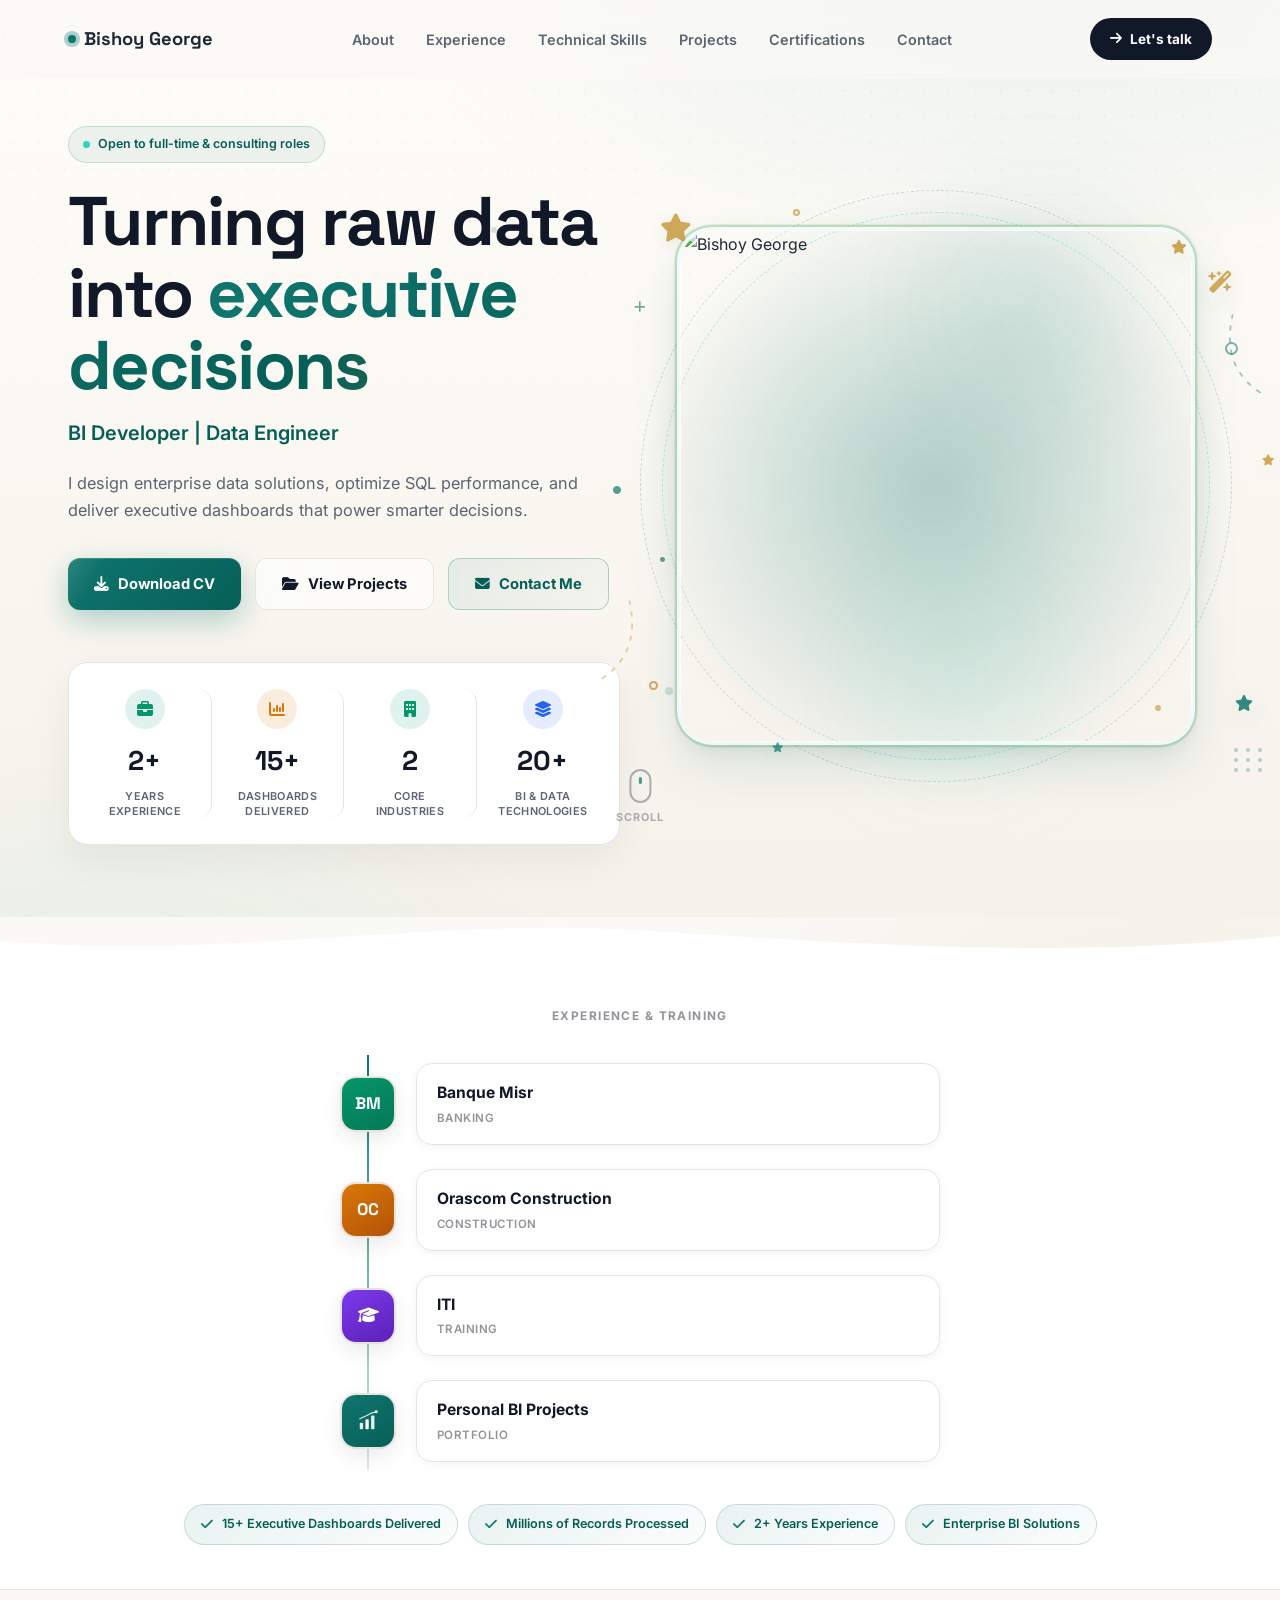
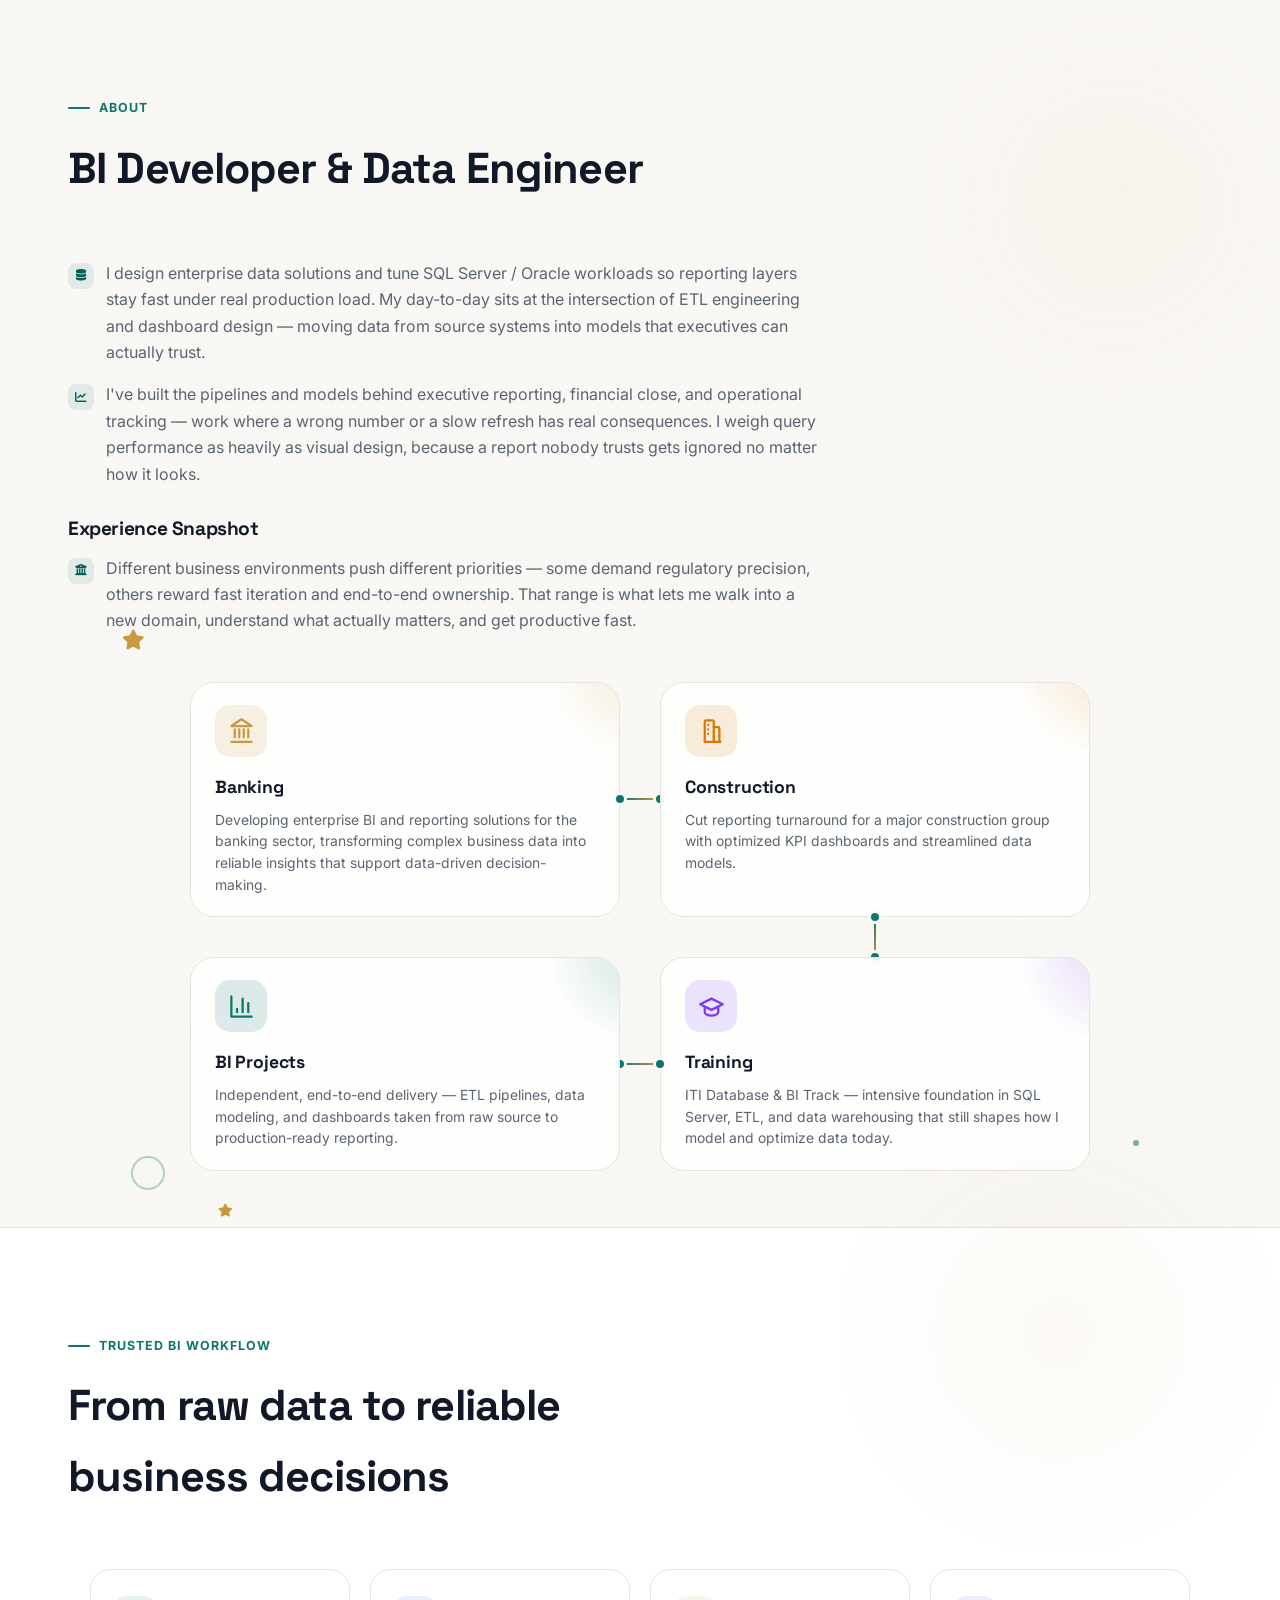
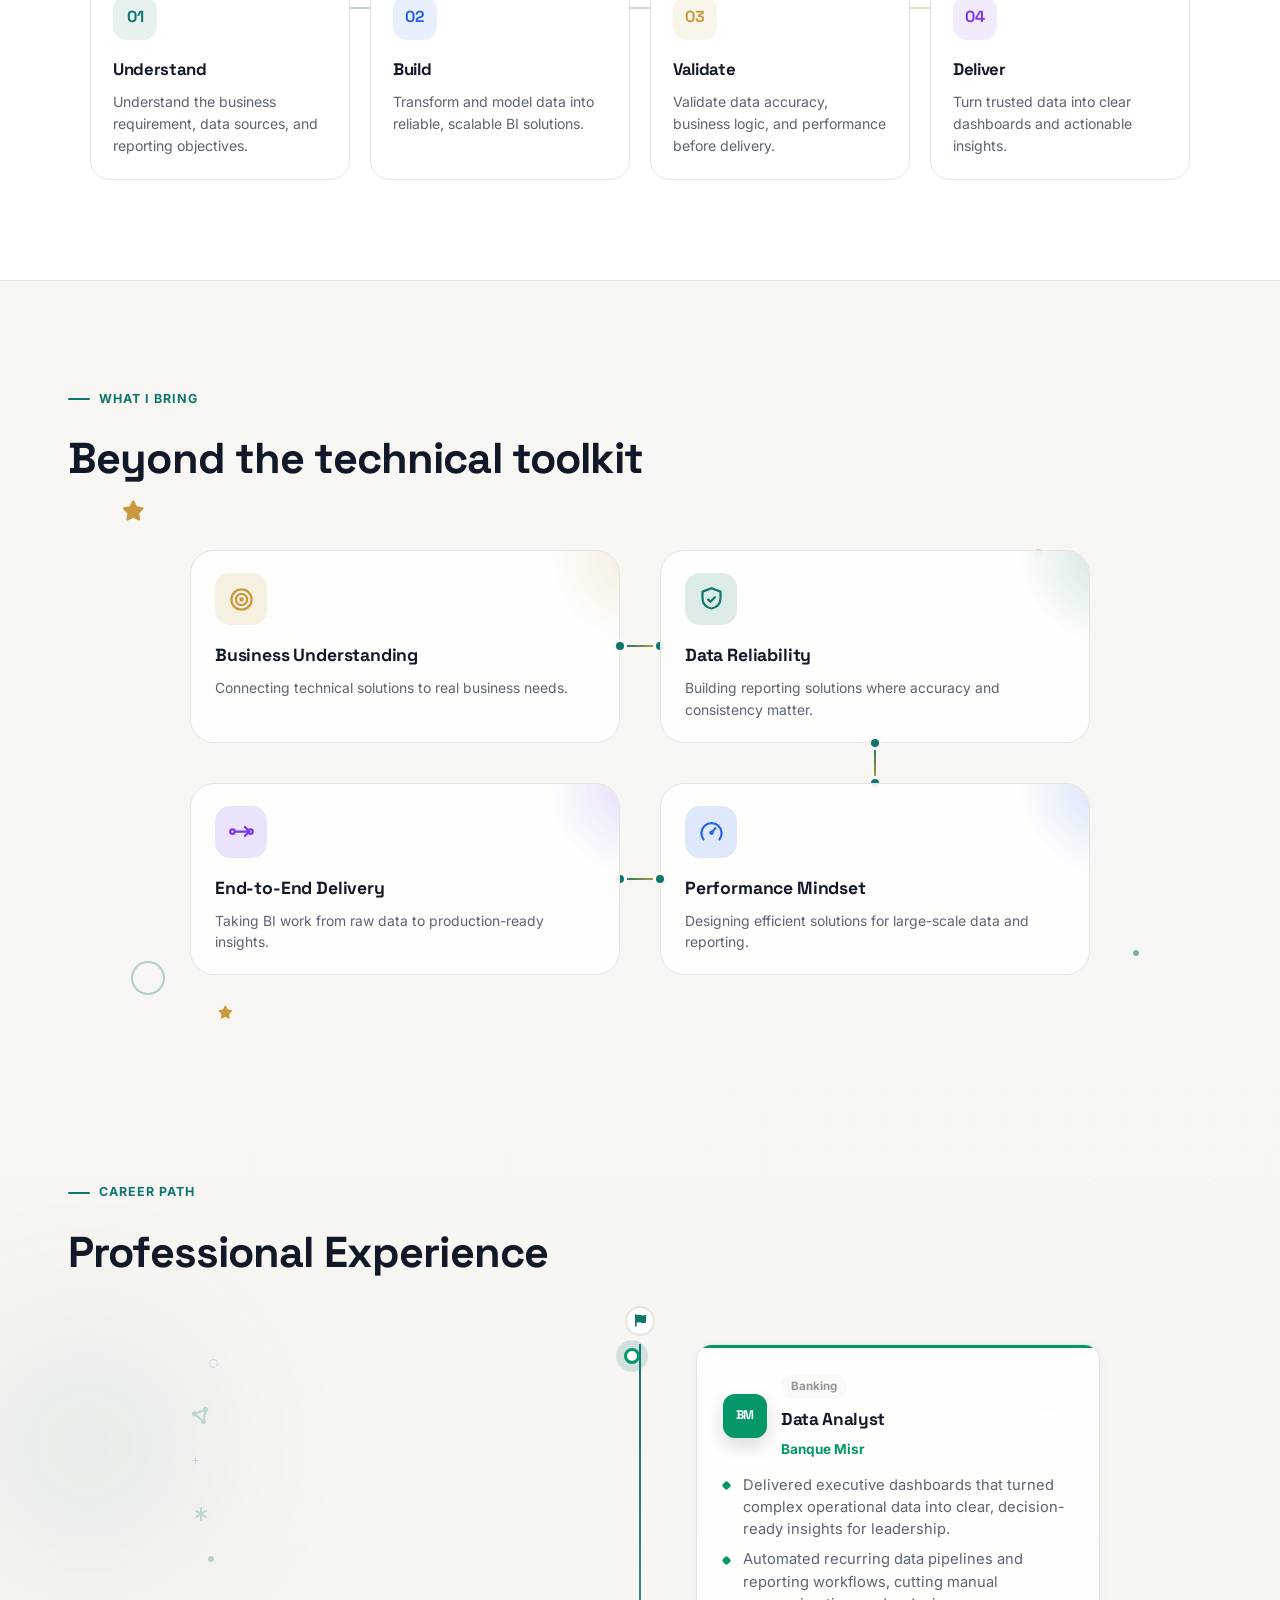
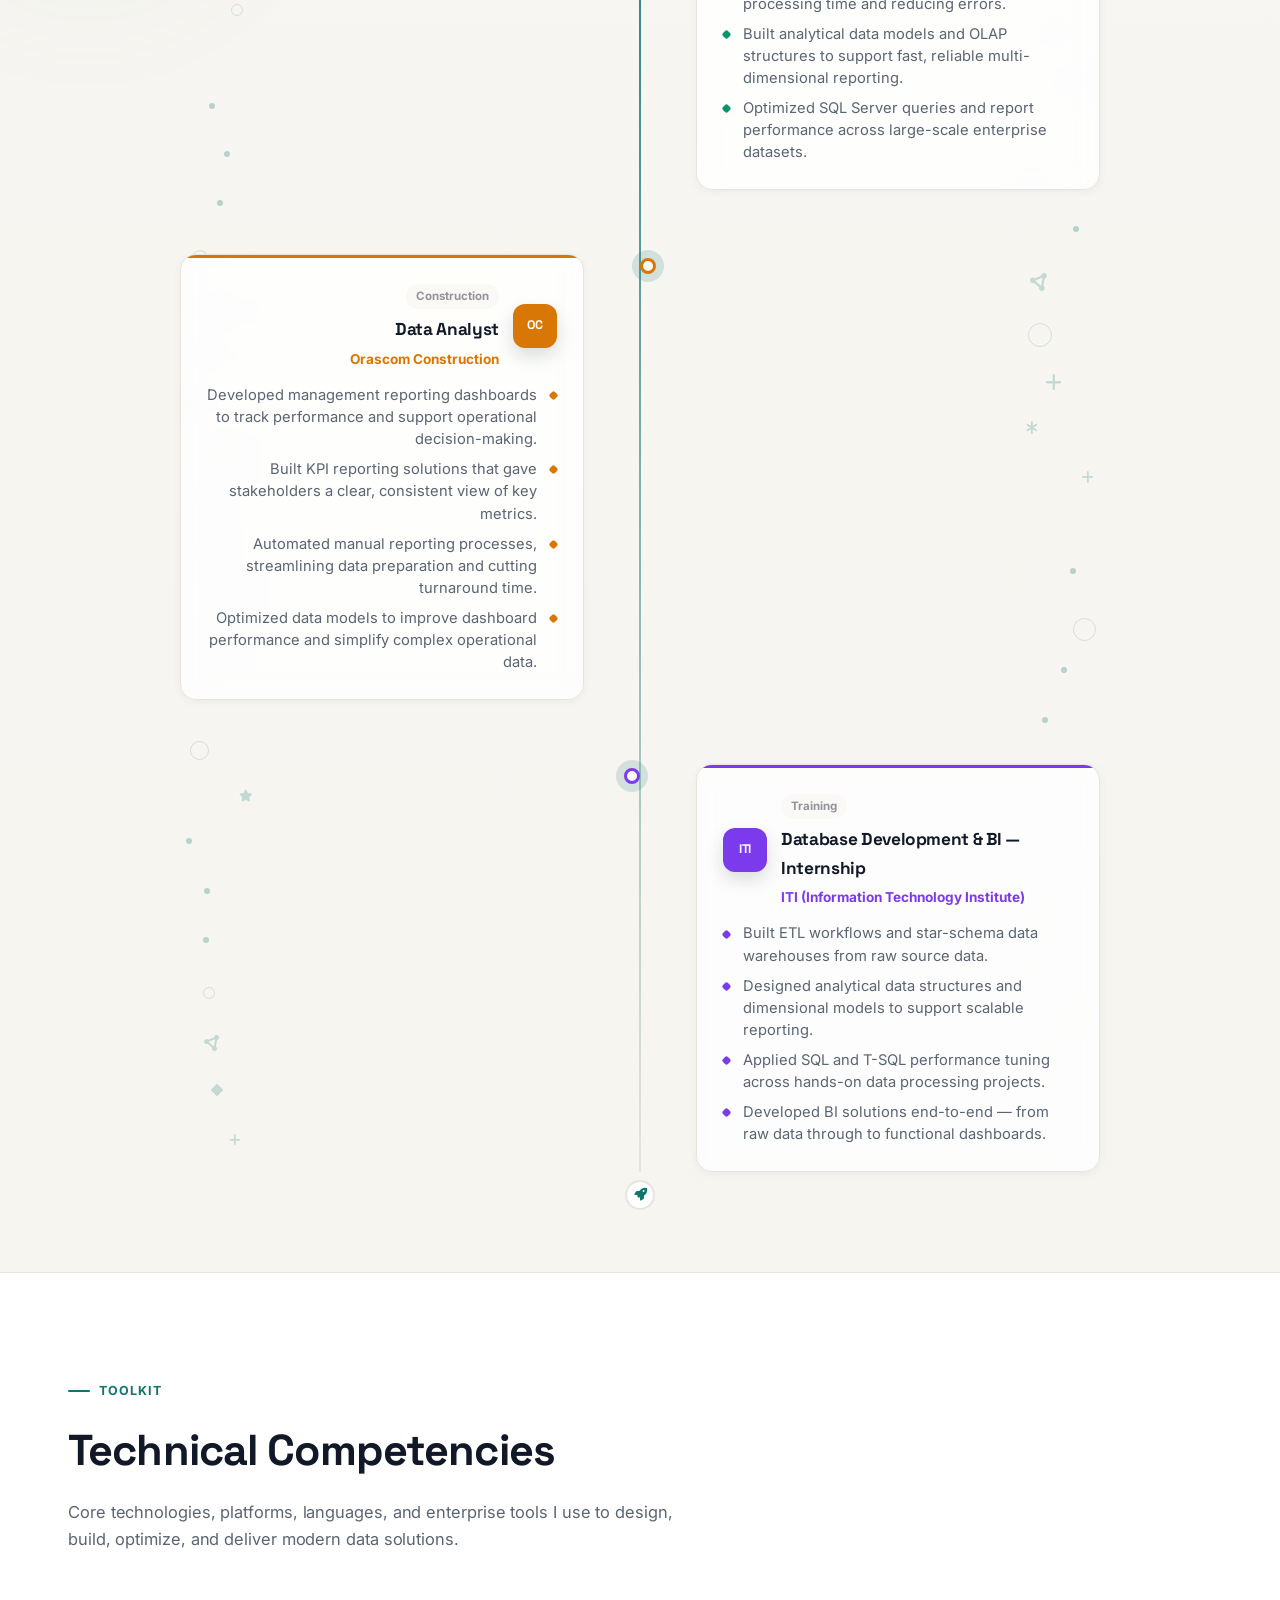
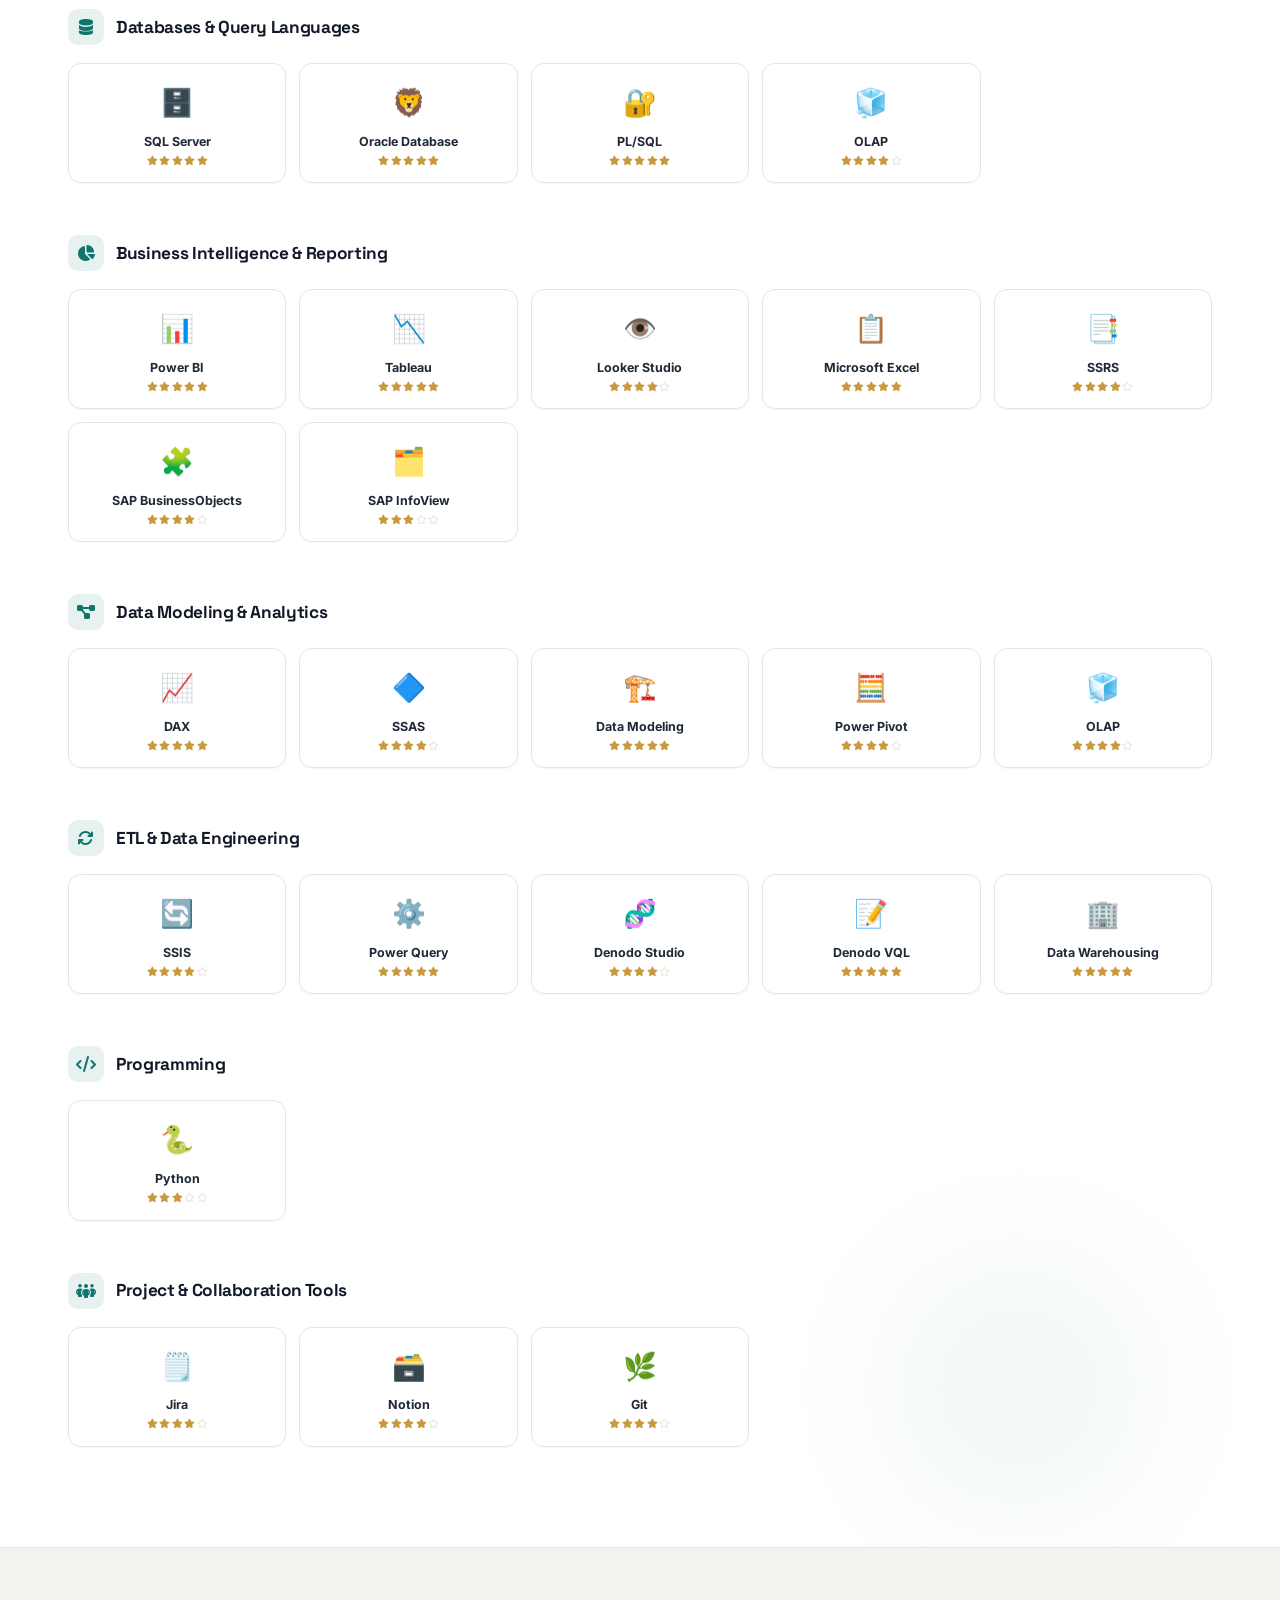
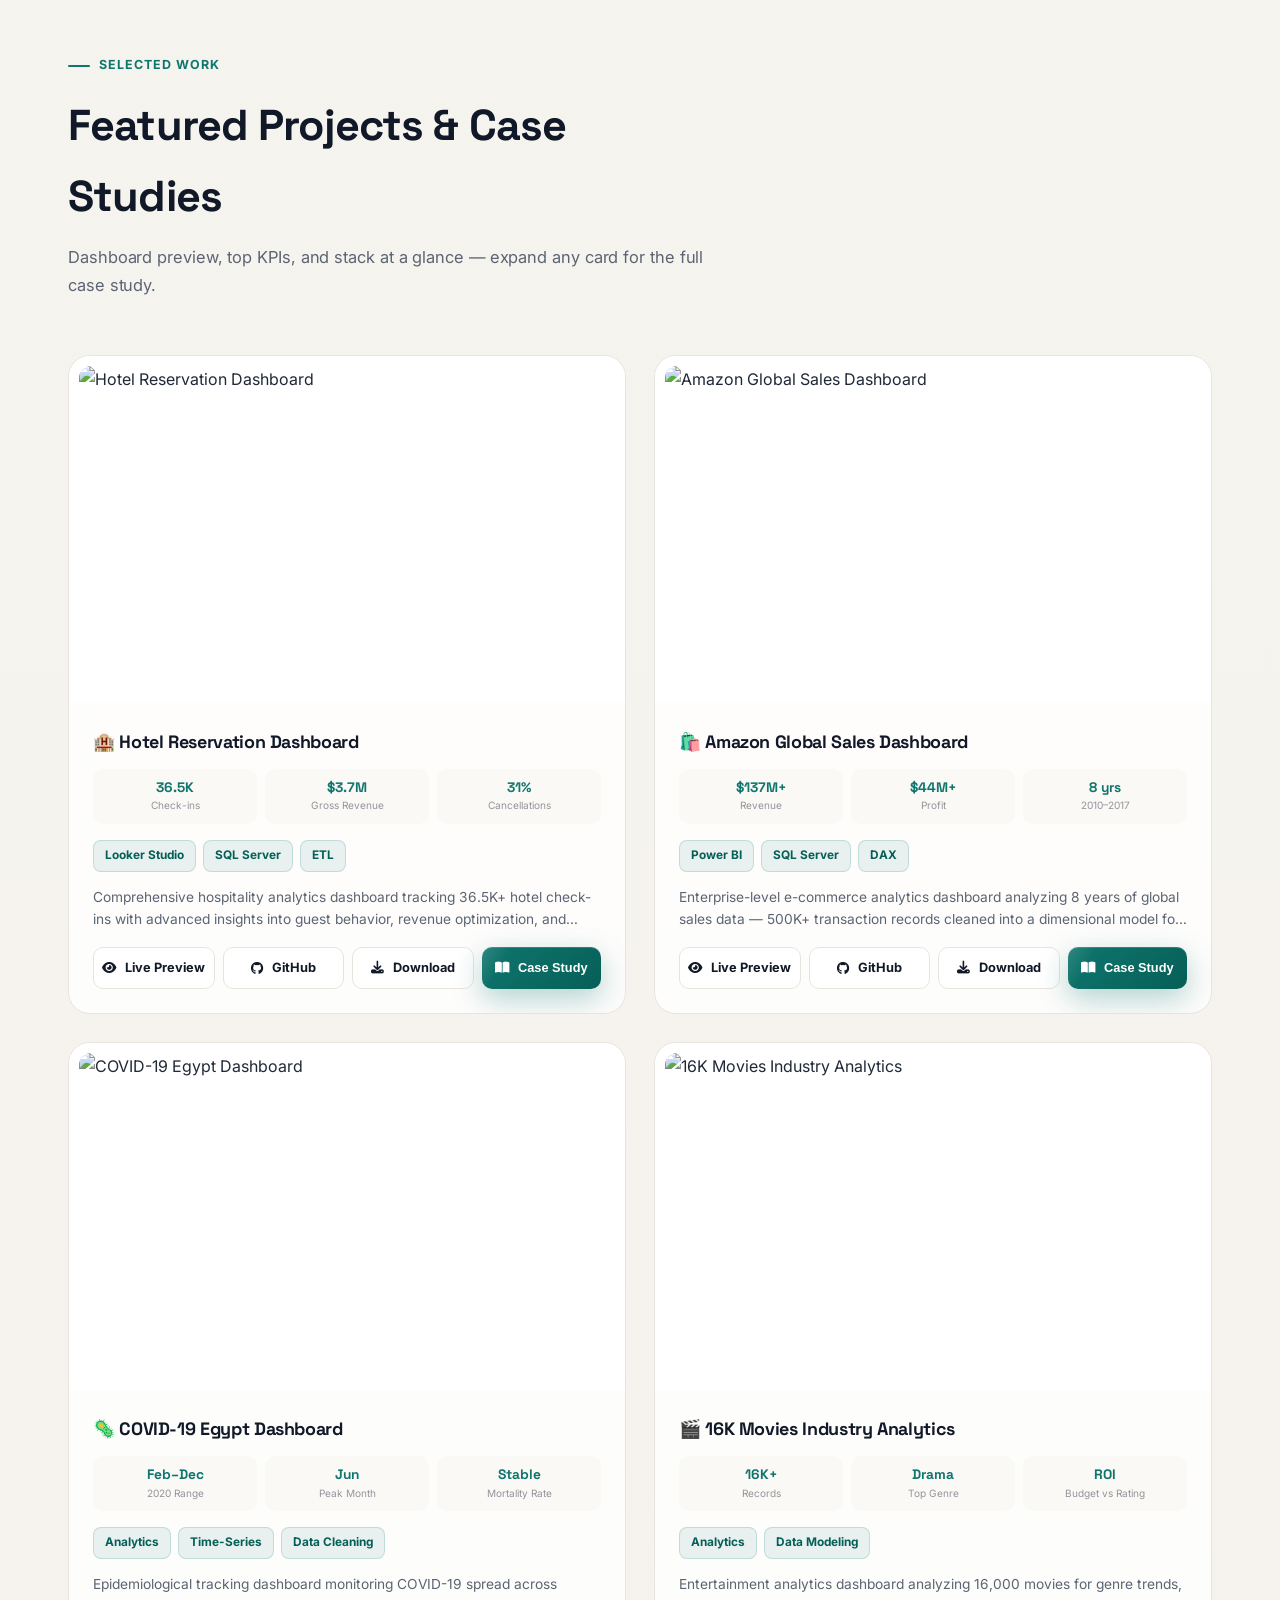
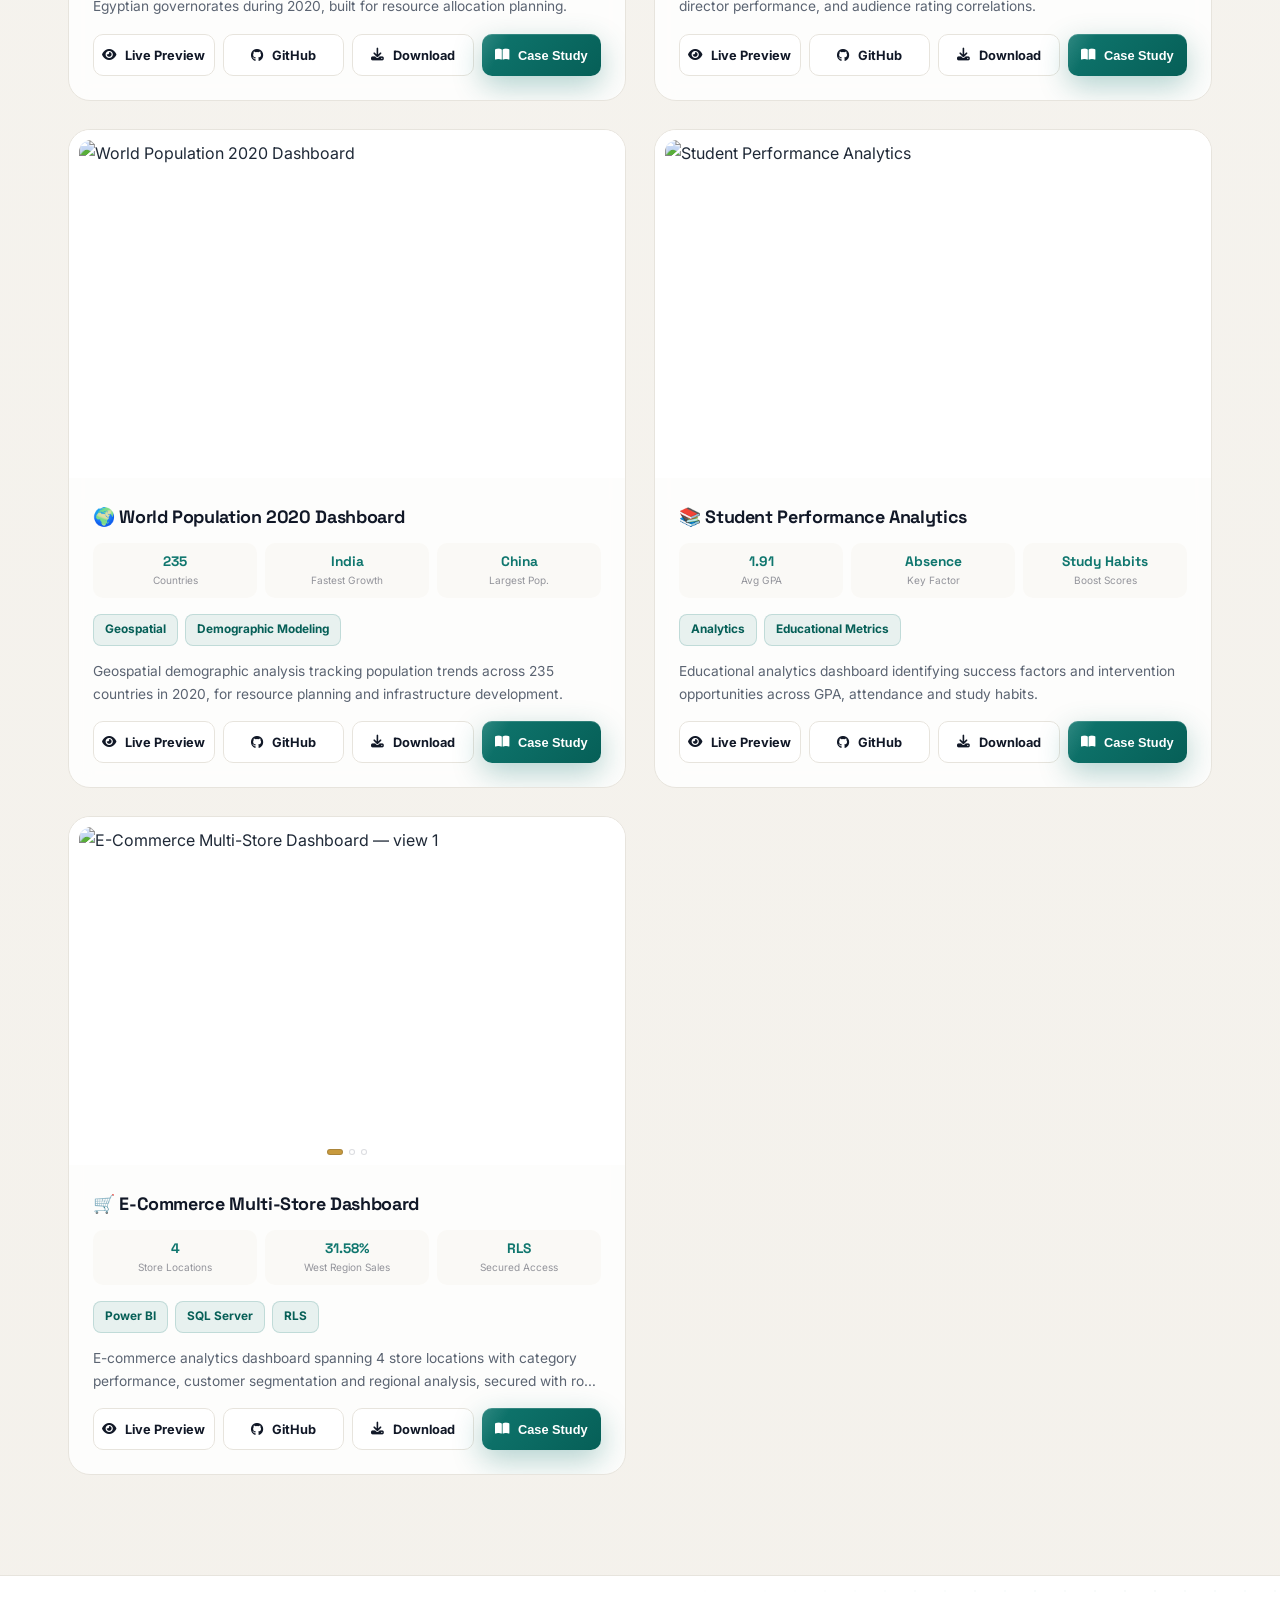
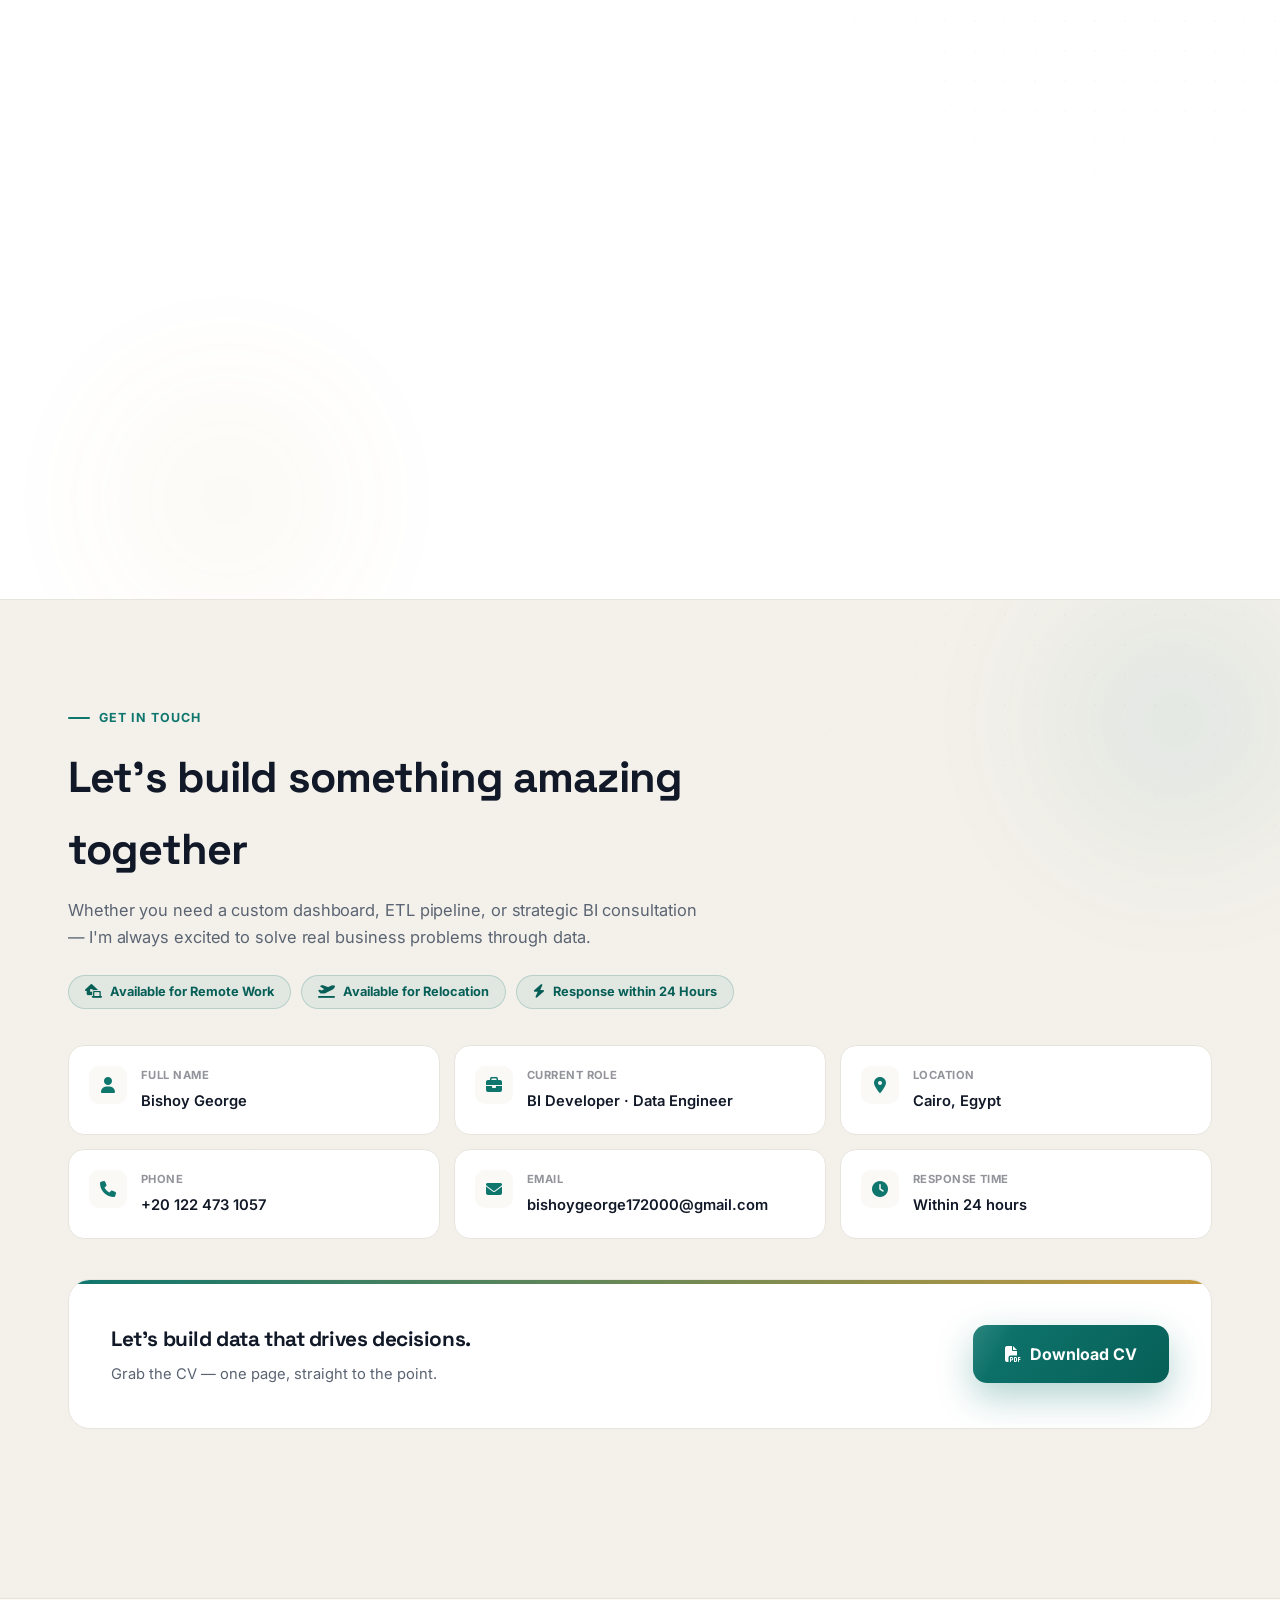
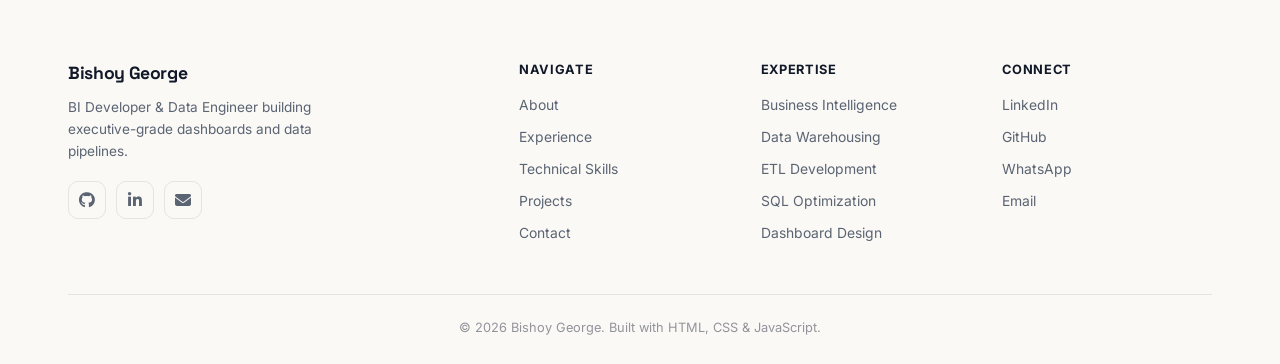
==== commit ca9ef877: "Add files via upload" ====
--- a/index.html
+++ b/index.html
@@ -452,13 +452,10 @@
 .t-logo-img img{width:100%;height:100%;object-fit:contain;}
 .t-card:hover .t-logo{transform:scale(1.08) rotate(-4deg);}
 .t-card p{color:var(--text-soft);font-size:.92rem;}
-.t-bullets{list-style:none;margin:0 0 14px;padding:0;display:flex;flex-direction:column;gap:8px;}
+.t-bullets{list-style:none;margin:0;padding:0;display:flex;flex-direction:column;gap:8px;}
 .t-bullets li{position:relative;padding-left:20px;color:var(--text-soft);font-size:.92rem;line-height:1.5;}
 .t-bullets li::before{content:'';position:absolute;left:0;top:.55em;width:7px;height:7px;border-radius:2px;background:var(--accent,var(--blue));transform:rotate(45deg);}
 @media(min-width:840px){.t-item:nth-child(odd) .t-bullets li{padding-left:0;padding-right:20px;}.t-item:nth-child(odd) .t-bullets li::before{left:auto;right:0;}}
-.t-stack{display:flex;flex-wrap:wrap;gap:8px;}
-@media(min-width:840px){.t-item:nth-child(odd) .t-stack{justify-content:flex-end;}}
-.t-stack-chip{font-size:.74rem;font-weight:700;letter-spacing:.01em;color:var(--accent,var(--blue));background:color-mix(in srgb,var(--accent,var(--blue)) 10%,transparent);border:1px solid color-mix(in srgb,var(--accent,var(--blue)) 25%,transparent);border-radius:20px;padding:4px 11px;}
 .timeline-deco{position:absolute;inset:0;pointer-events:none;z-index:0;display:none;}
 @media(min-width:840px){.timeline-deco{display:block;}}
 .timeline-deco .td{position:absolute;color:var(--blue);opacity:.22;animation:float 6s ease-in-out infinite;}
@@ -1175,27 +1172,25 @@
 const timelineData = [
   {role:"Data Analyst",company:"Banque Misr",initials:"BM",logo:"https://commons.wikimedia.org/wiki/Special:FilePath/Banque_Misr.svg",period:"Banking",color:"#059669",
     bullets:[
-      "Delivered executive dashboards for loan performance, risk, and financial reporting used in leadership reviews.",
-      "Automated retail cash loan data pipelines, cutting manual processing time and reducing reporting errors.",
-      "Implemented SSAS cubes for dimensional analysis of banking products and customer segments.",
-      "Optimized SQL Server queries powering daily regulatory and compliance reports."
-    ],
-    stack:["SQL Server","SSAS","Power BI","ETL"]},
+      "Delivered executive dashboards that turned complex operational data into clear, decision-ready insights for leadership.",
+      "Automated recurring data pipelines and reporting workflows, cutting manual processing time and reducing errors.",
+      "Built analytical data models and OLAP structures to support fast, reliable multi-dimensional reporting.",
+      "Optimized SQL Server queries and report performance across large-scale enterprise datasets."
+    ]},
   {role:"Data Analyst",company:"Orascom Construction",initials:"OC",logo:"https://commons.wikimedia.org/wiki/Special:FilePath/Logo_Orascom.svg",period:"Construction",color:"#D97706",
     bullets:[
-      "Developed project financial dashboards integrating budget vs. actual spending across active sites.",
-      "Designed KPI tracking systems for project profitability and resource optimization.",
-      "Automated material cost controlling and variance analysis, replacing manual spreadsheet reporting.",
-      "Optimized data models to shorten dashboard refresh times for weekly management reviews."
-    ],
-    stack:["SQL Server","Power BI","Excel","ETL"]},
+      "Developed management reporting dashboards to track performance and support operational decision-making.",
+      "Built KPI reporting solutions that gave stakeholders a clear, consistent view of key metrics.",
+      "Automated manual reporting processes, streamlining data preparation and cutting turnaround time.",
+      "Optimized data models to improve dashboard performance and simplify complex operational data."
+    ]},
   {role:"Database Development & BI — Internship",company:"ITI (Information Technology Institute)",initials:"ITI",logo:null,period:"Training",color:"#7C3AED",
     bullets:[
-      "Completed advanced projects in dimensional modeling and complex DAX calculations.",
       "Built ETL workflows and star-schema data warehouses from raw source data.",
-      "Trained intensively in SQL Server, T-SQL performance tuning, and BI fundamentals."
-    ],
-    stack:["SQL Server","T-SQL","Power BI","Data Modeling"]}
+      "Designed analytical data structures and dimensional models to support scalable reporting.",
+      "Applied SQL and T-SQL performance tuning across hands-on data processing projects.",
+      "Developed BI solutions end-to-end — from raw data through to functional dashboards."
+    ]}
 ];
 
 const projects = [
@@ -1369,8 +1364,7 @@
     ? `<div class="t-logo t-logo-img"><img src="${item.logo}" alt="${item.company} logo" loading="lazy" onerror="this.parentElement.outerHTML='<div class=&quot;t-logo&quot; style=&quot;background:${item.color}&quot;>${item.initials}</div>'"></div>`
     : `<div class="t-logo" style="background:${item.color}">${item.initials}</div>`;
   const bulletsHTML = item.bullets.map(b=>`<li>${b}</li>`).join('');
-  const stackHTML = item.stack.map(s=>`<span class="t-stack-chip">${s}</span>`).join('');
-  el.innerHTML=`<div class="t-node" style="border-color:${item.color}"></div><div class="t-card" style="--accent:${item.color}"><div class="t-card-head">${logoHTML}<div><span class="t-period">${item.period}</span><h3 class="t-role">${item.role}</h3><div class="t-company" style="color:${item.color}">${item.company}</div></div></div><ul class="t-bullets">${bulletsHTML}</ul><div class="t-stack">${stackHTML}</div></div>`;
+  el.innerHTML=`<div class="t-node" style="border-color:${item.color}"></div><div class="t-card" style="--accent:${item.color}"><div class="t-card-head">${logoHTML}<div><span class="t-period">${item.period}</span><h3 class="t-role">${item.role}</h3><div class="t-company" style="color:${item.color}">${item.company}</div></div></div><ul class="t-bullets">${bulletsHTML}</ul></div>`;
   timelineWrap.appendChild(el);
 });
 
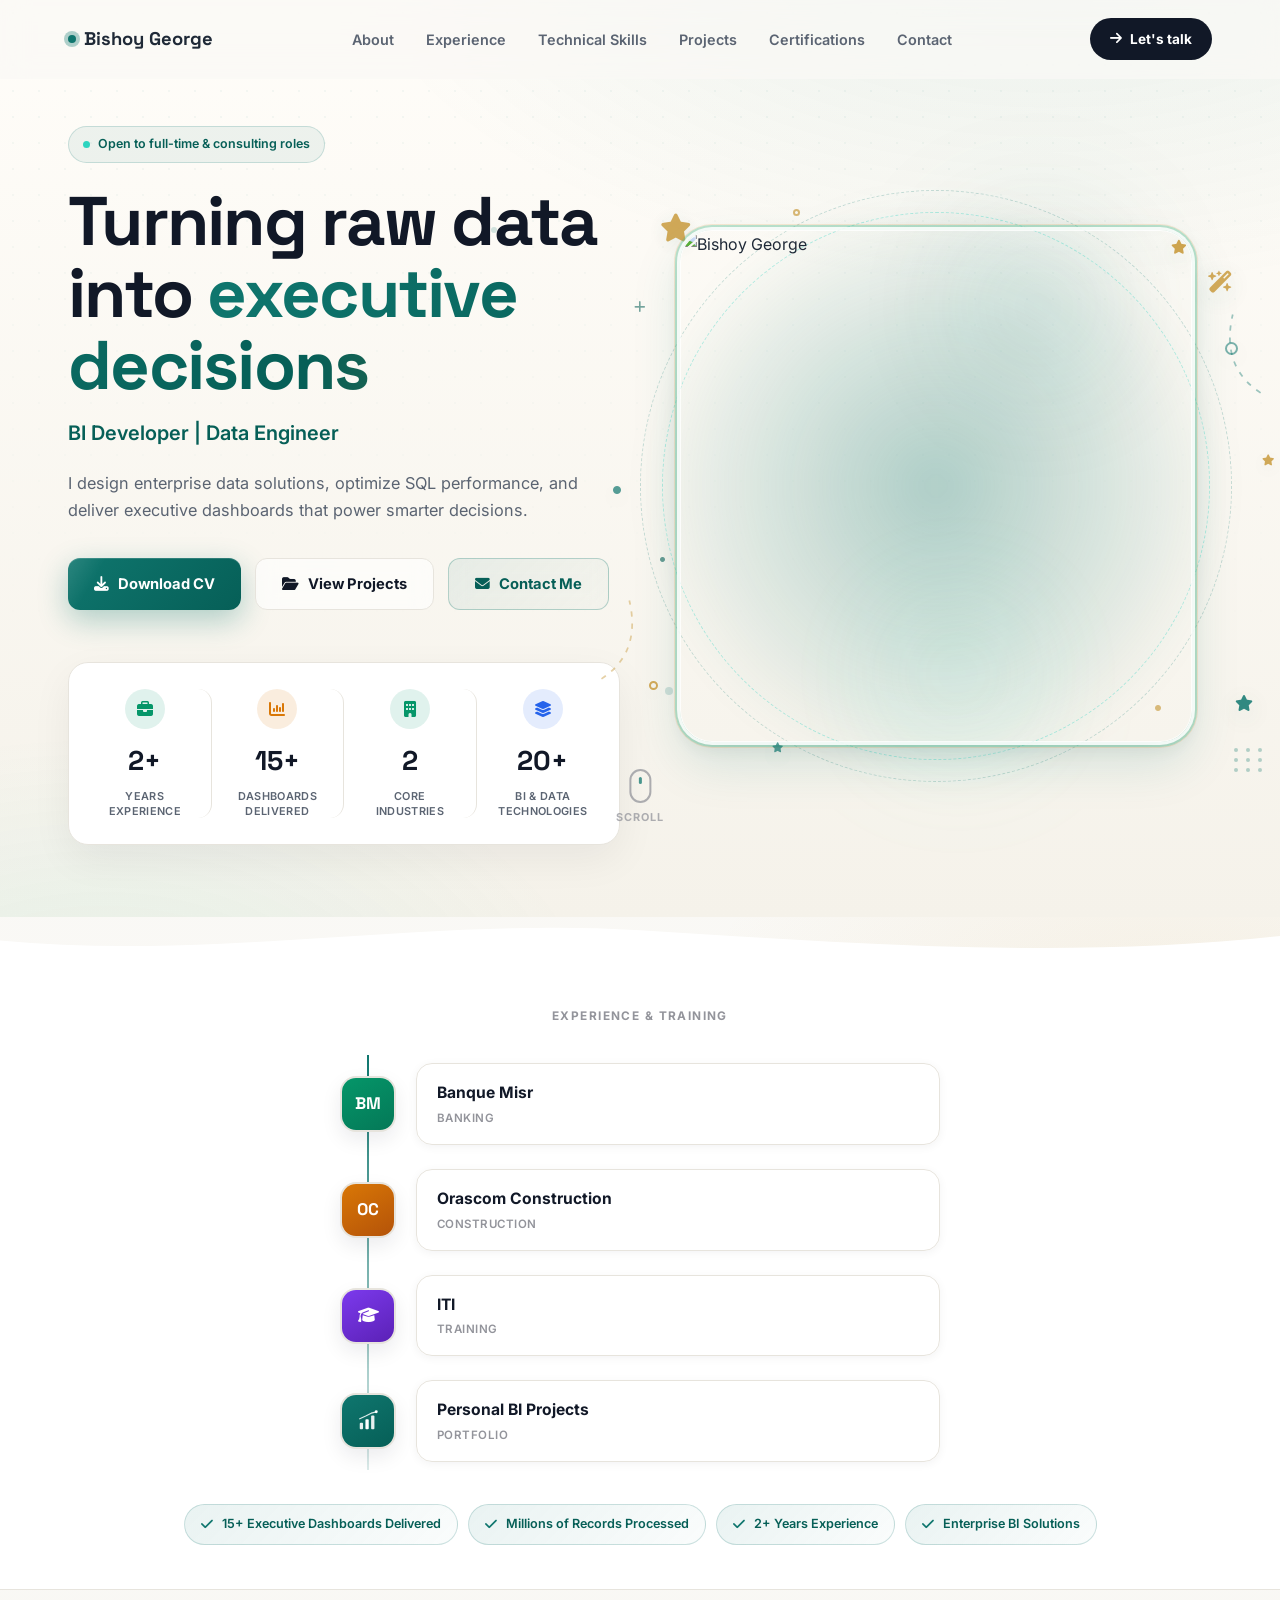
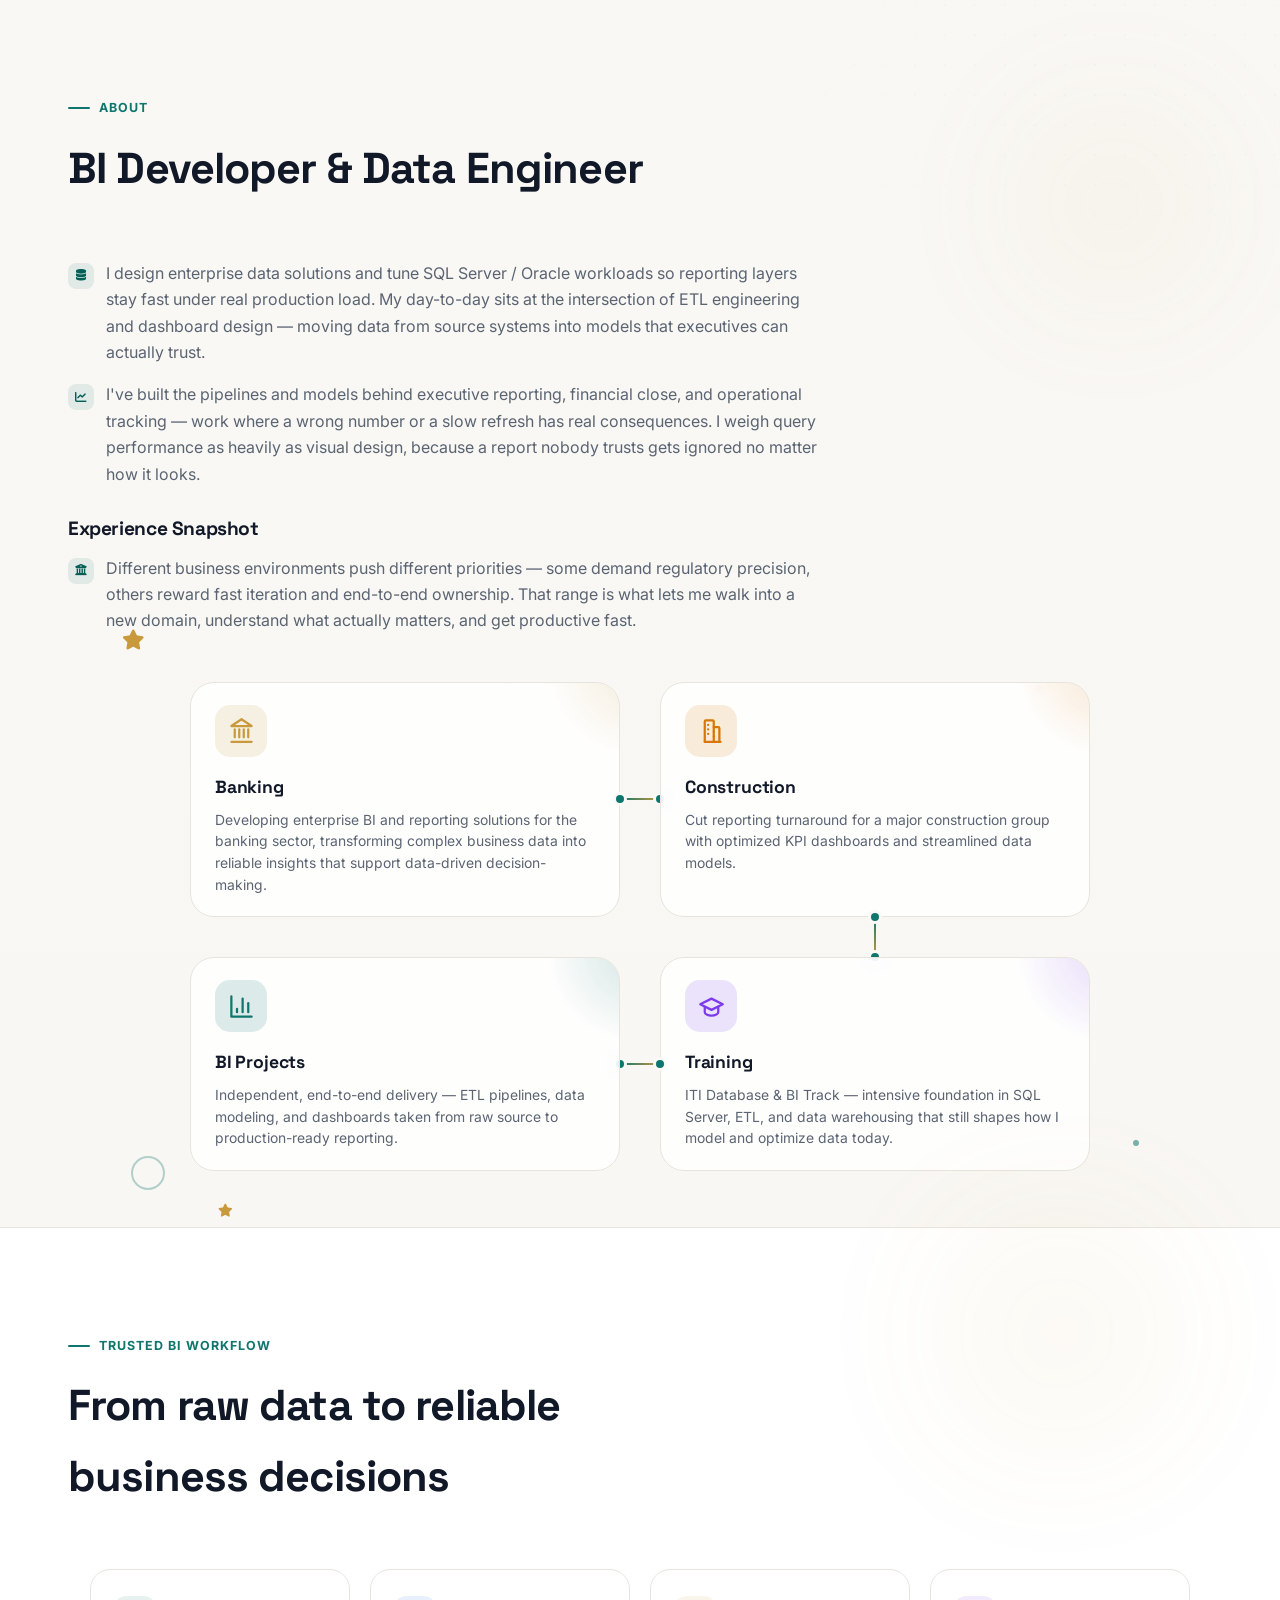
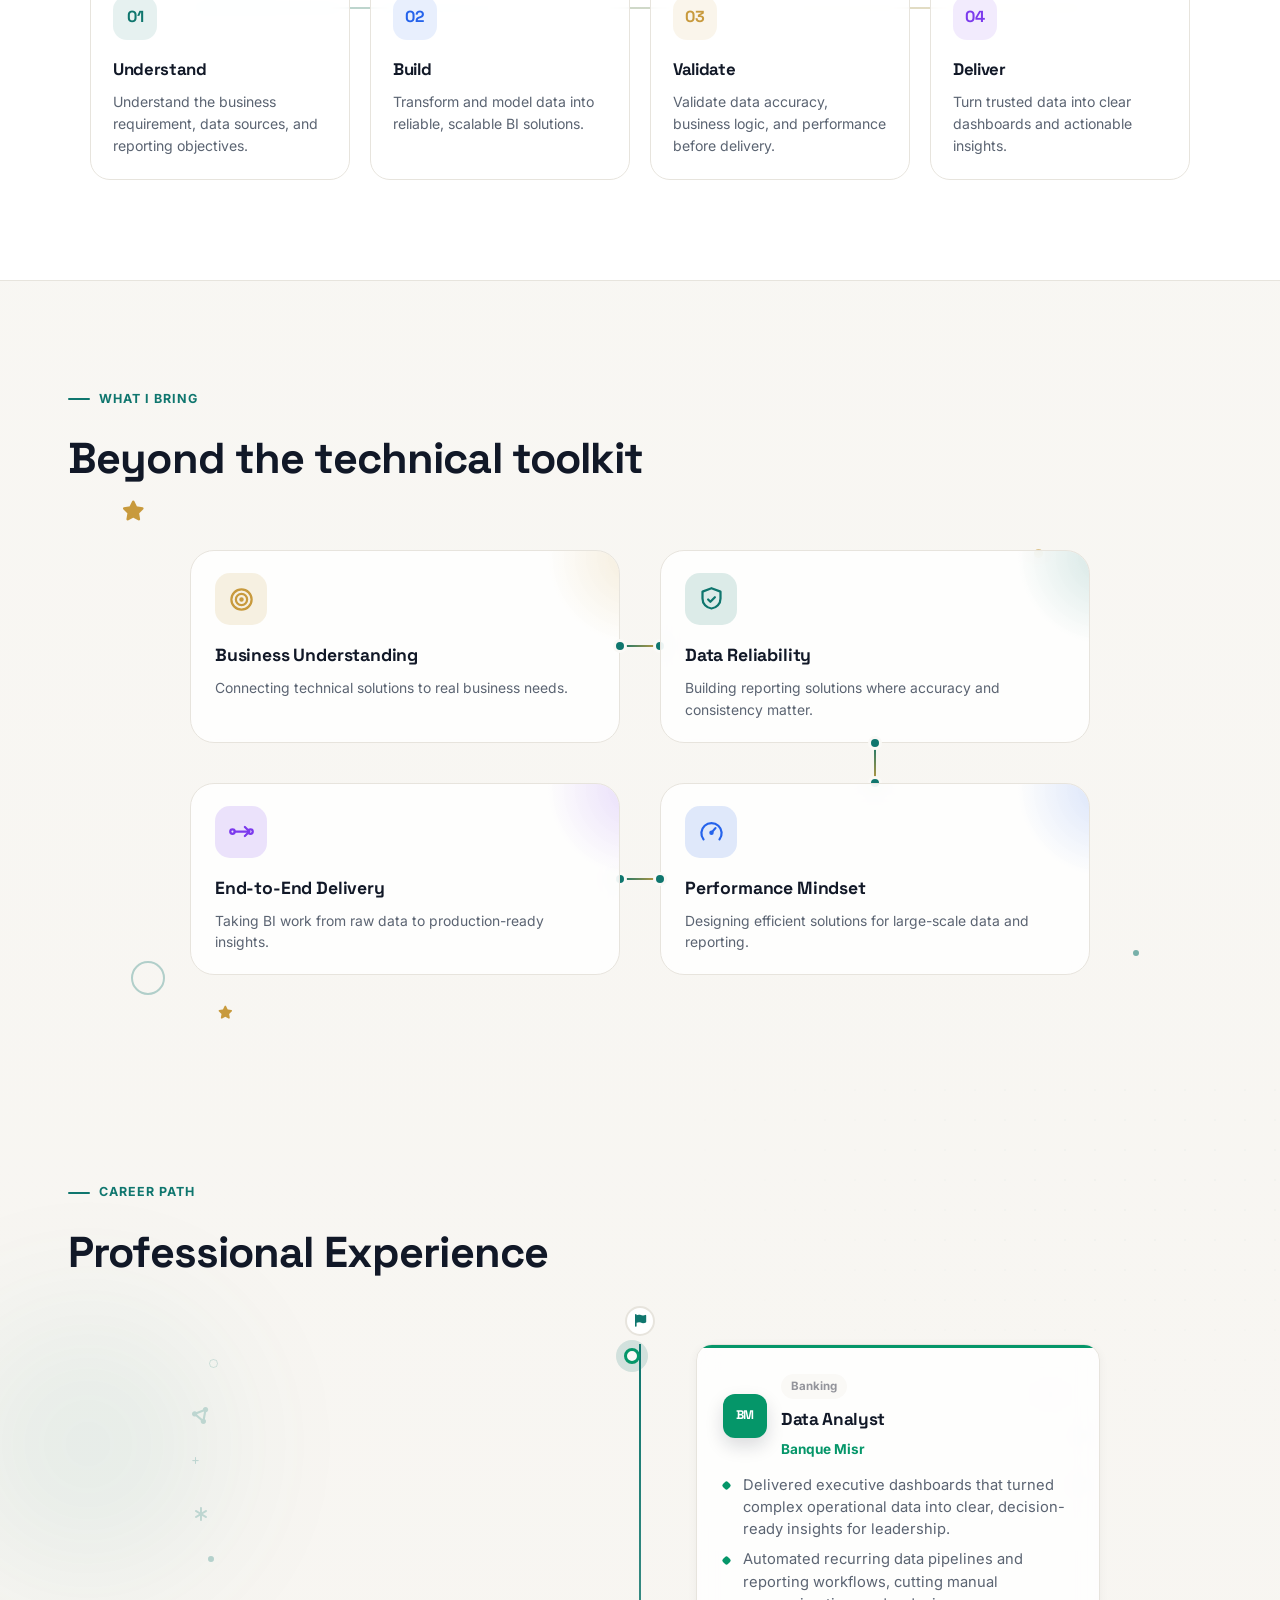
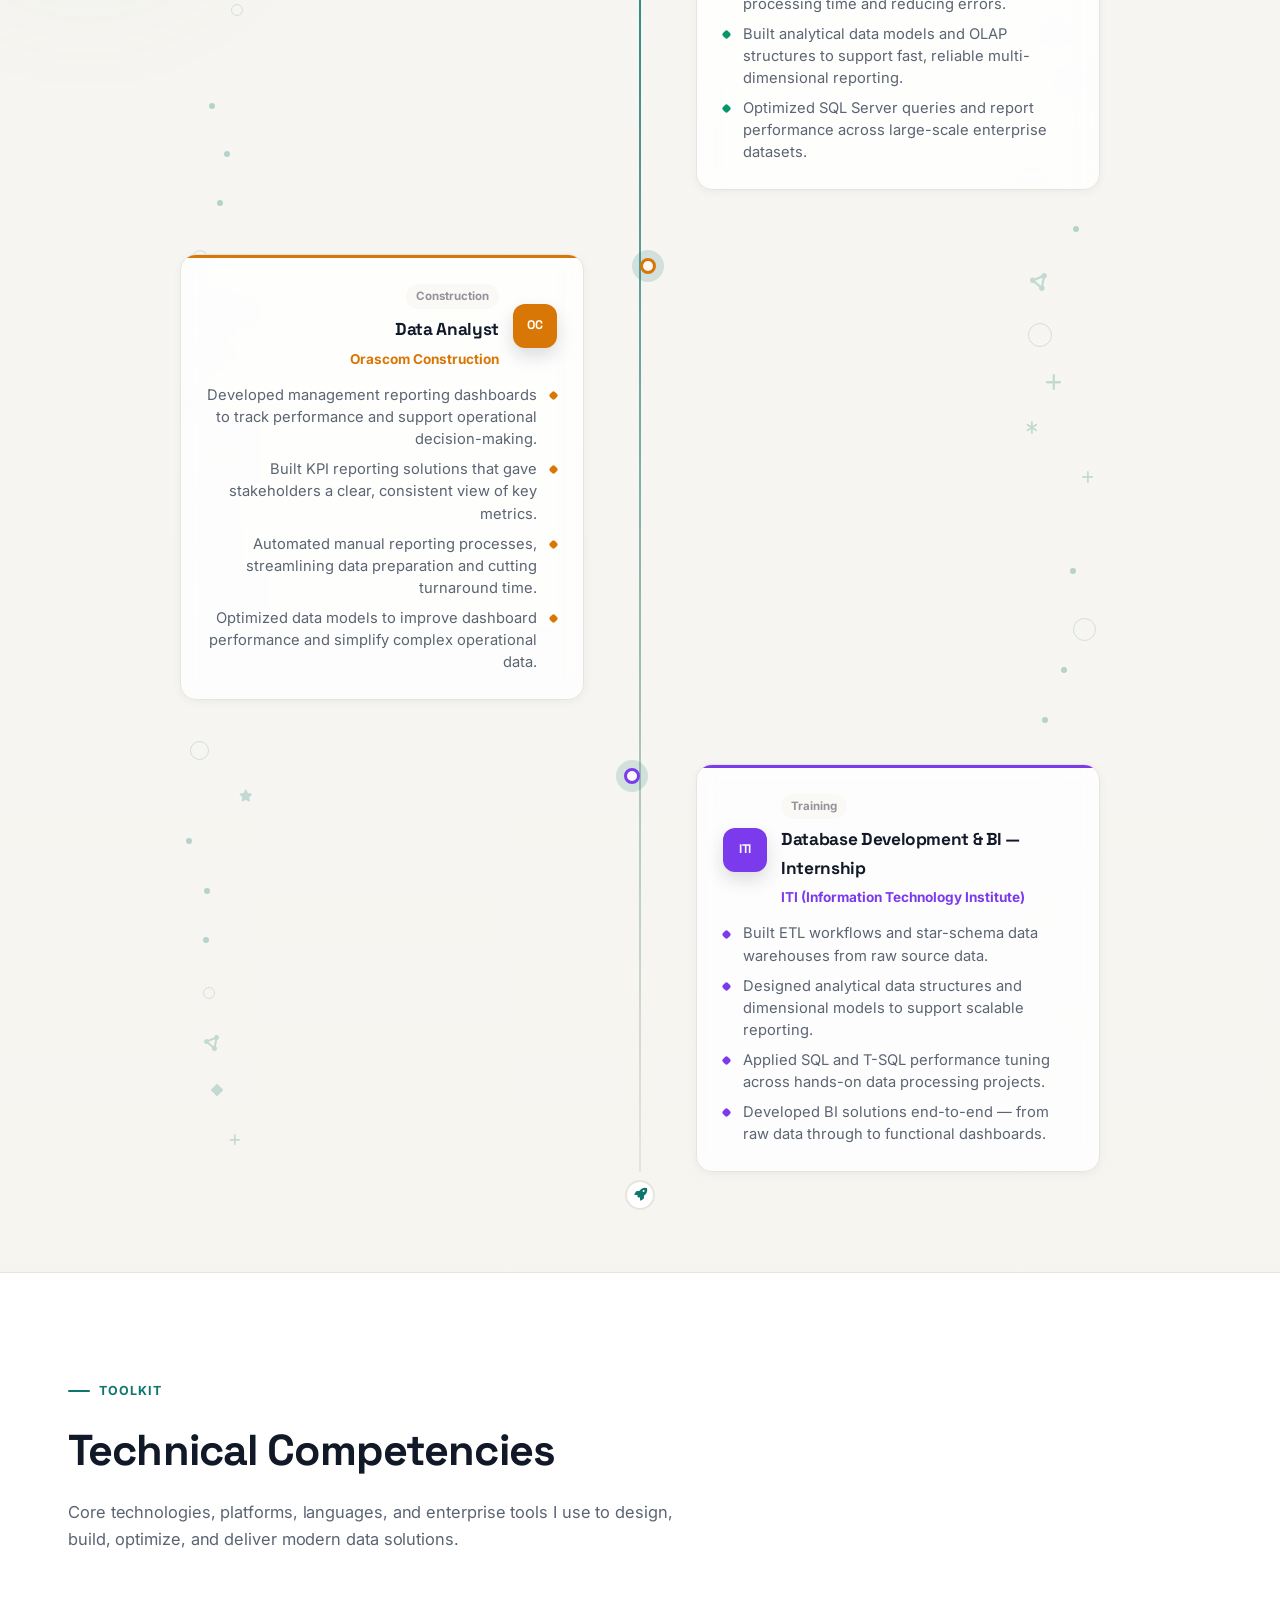
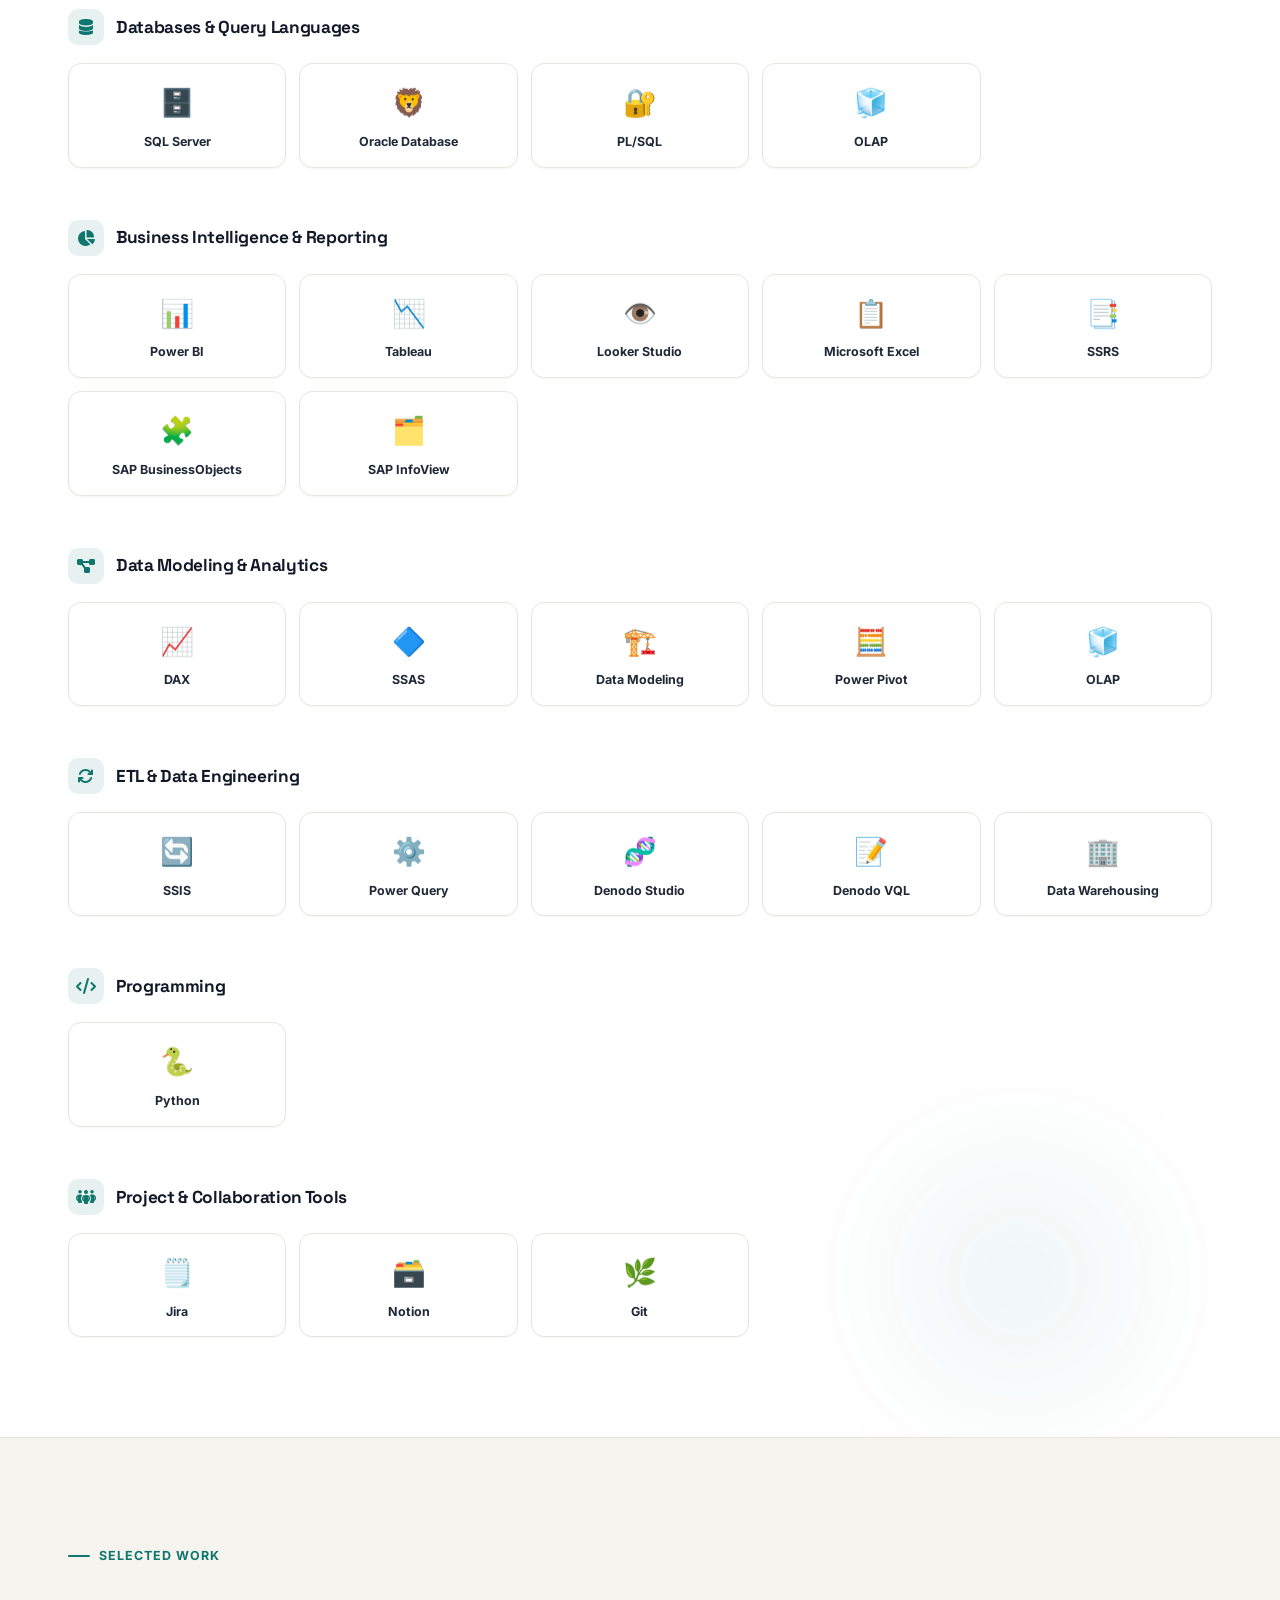
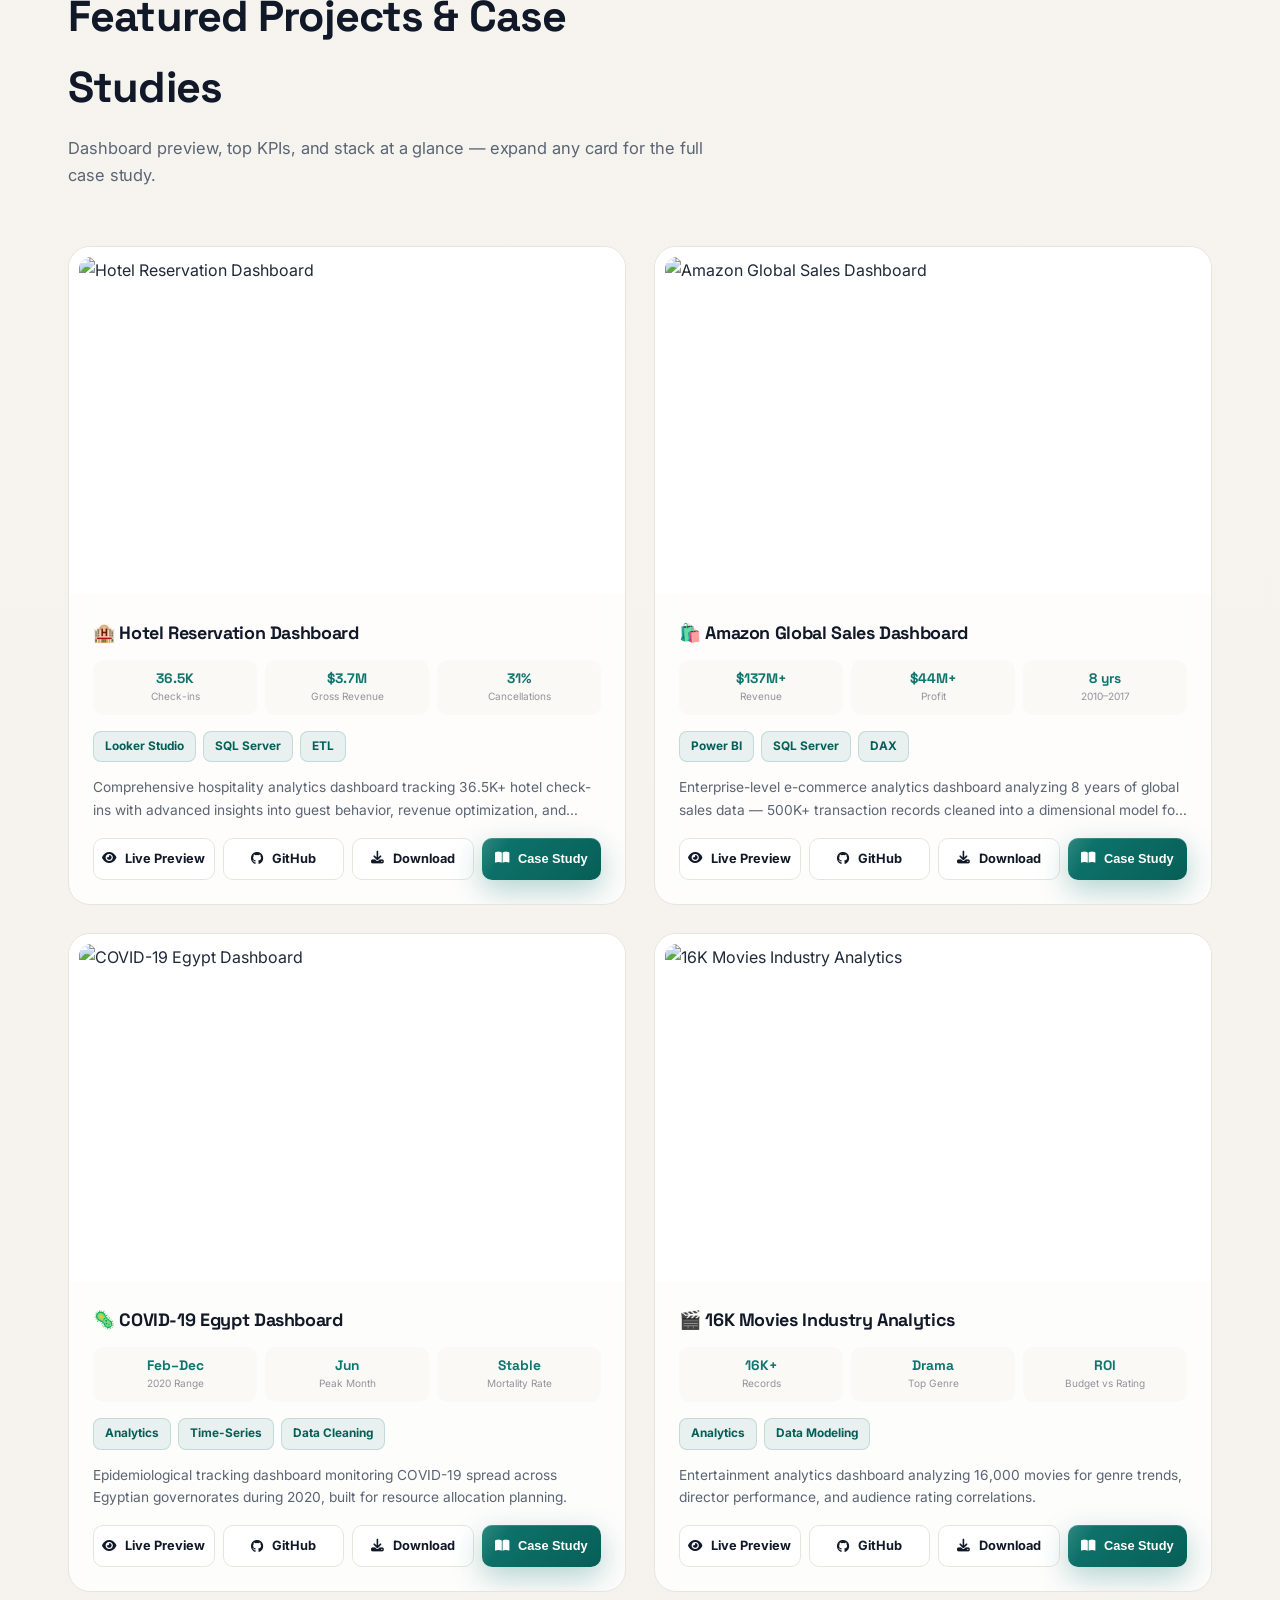
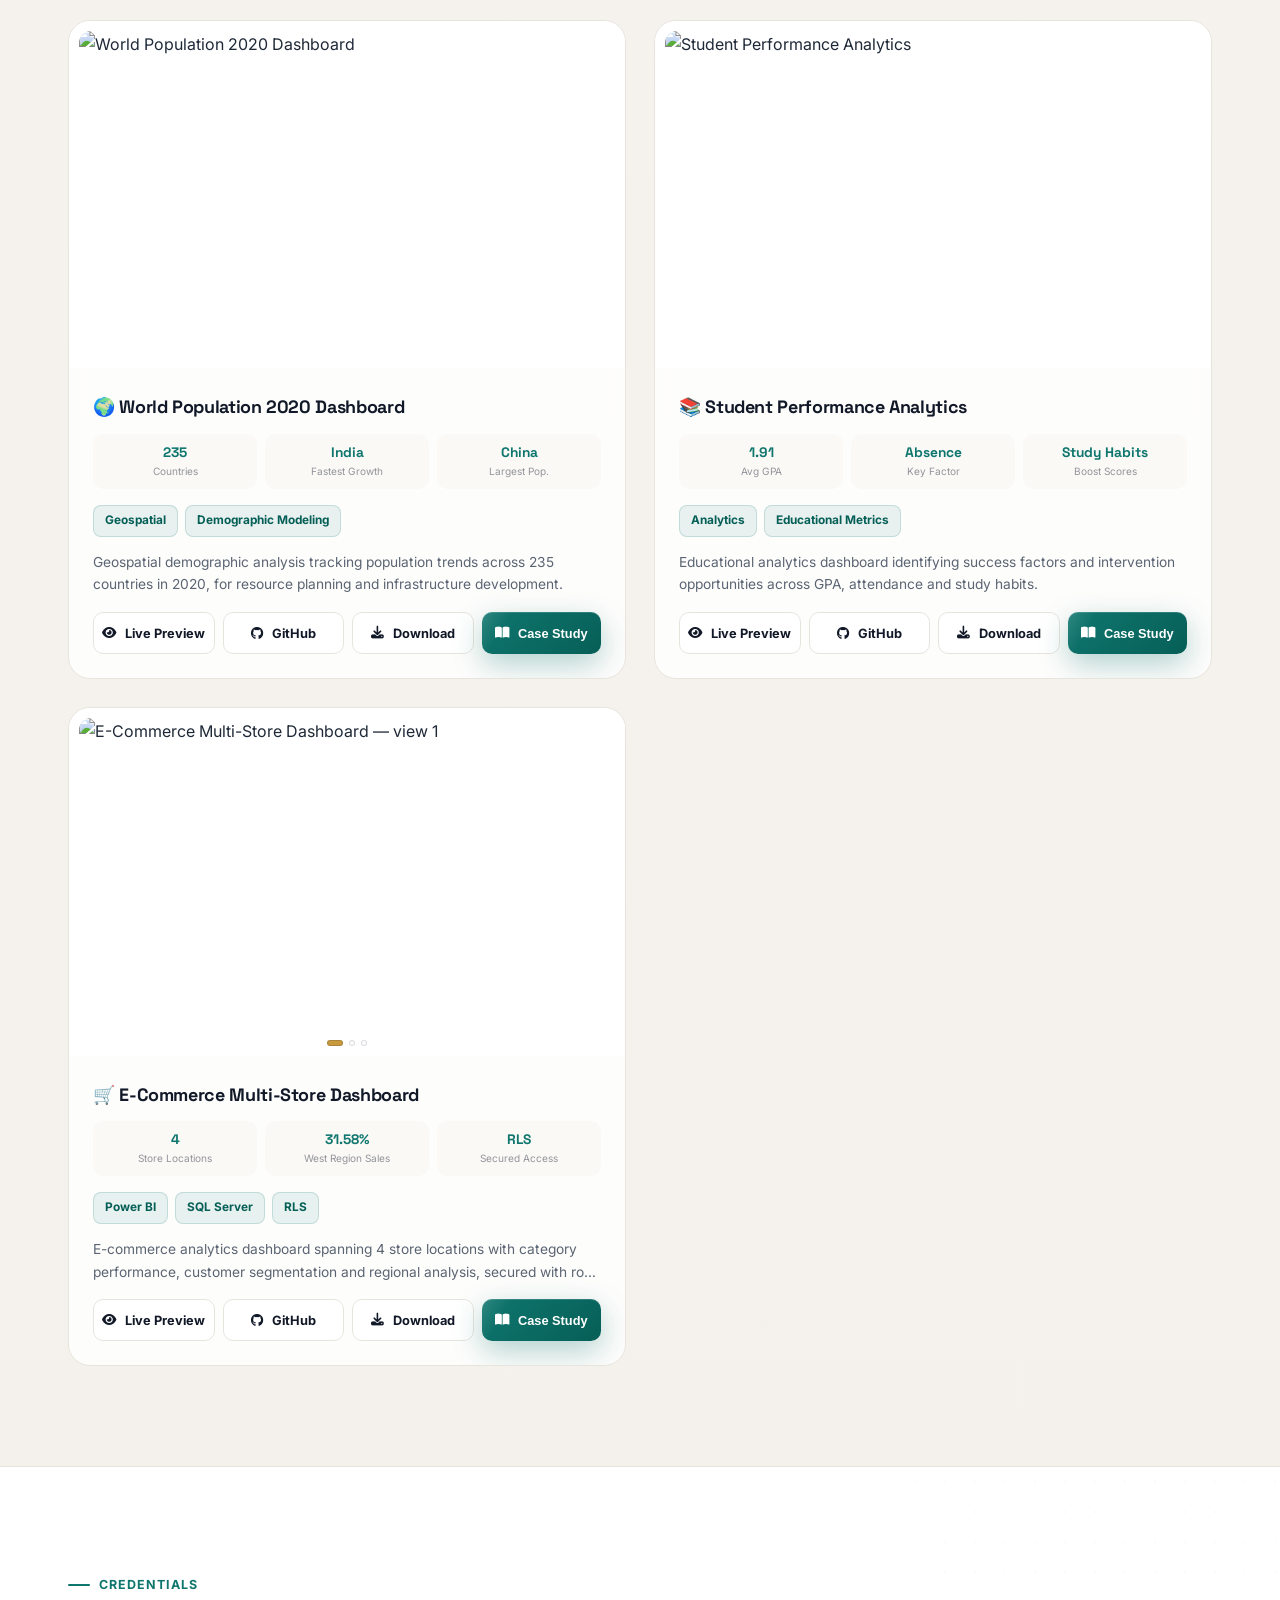
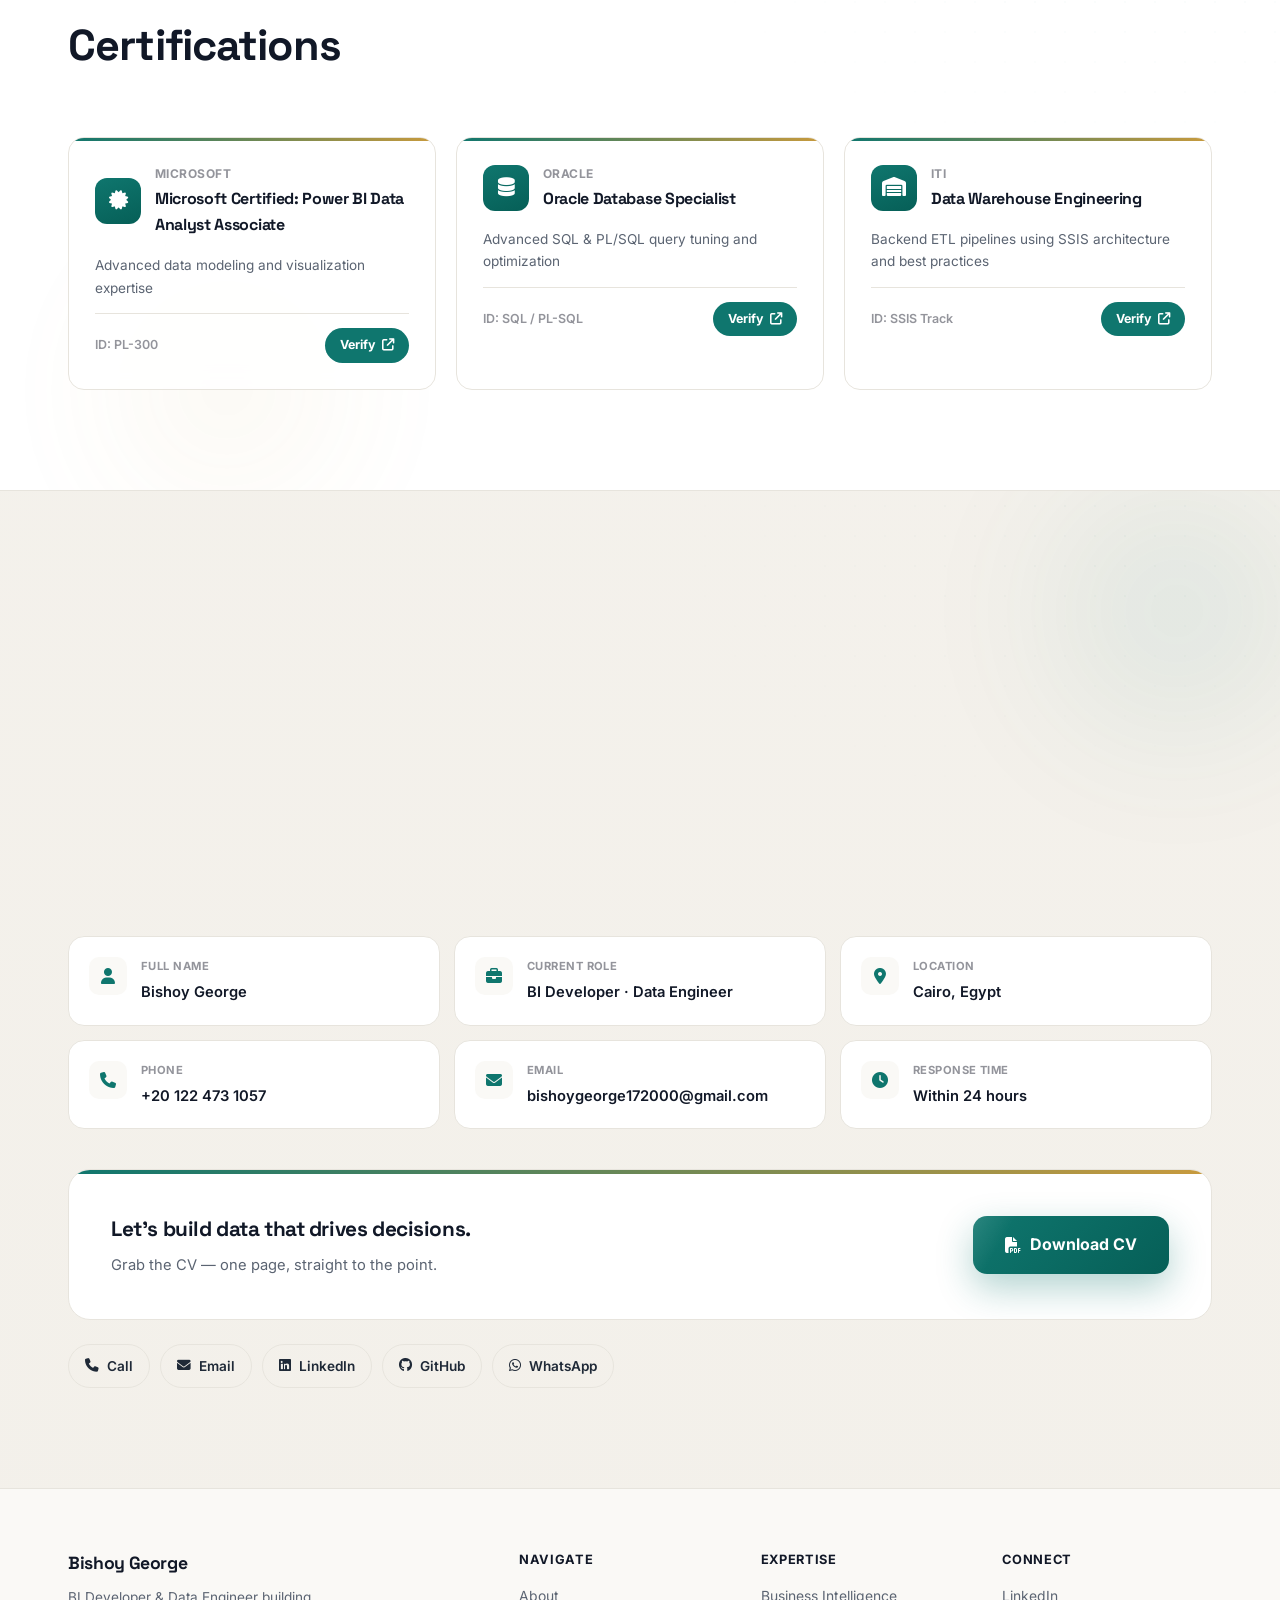
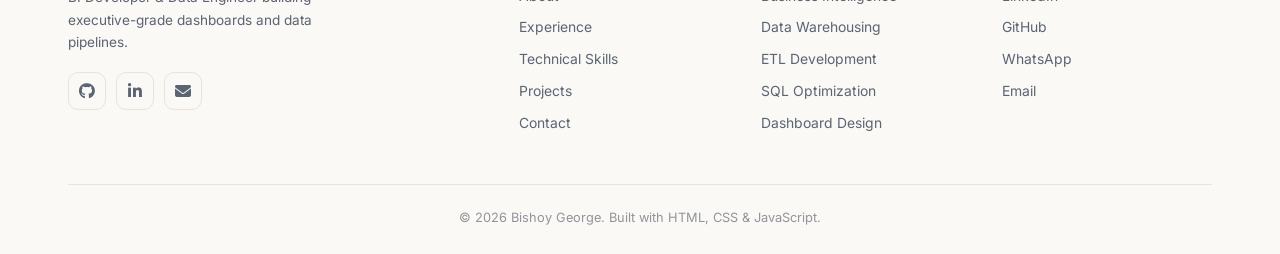
==== commit 6f6a47a7: "Add files via upload" ====
--- a/index.html
+++ b/index.html
@@ -467,35 +467,16 @@
 .tech-grid{display:grid;grid-template-columns:repeat(2,1fr);gap:13px;}
 @media(min-width:640px){.tech-grid{grid-template-columns:repeat(3,1fr);}}
 @media(min-width:960px){.tech-grid{grid-template-columns:repeat(5,1fr);}}
-.tech-card{background:var(--surface-glass-strong);backdrop-filter:blur(8px);border:1px solid var(--line);border-radius:13px;padding:17px 12px;text-align:center;cursor:pointer;box-shadow:0 1px 2px rgba(11,18,40,.04);transition:transform .3s var(--ease),box-shadow .3s var(--ease),border-color .3s;}
-.tech-card:hover{transform:translateY(-5px);box-shadow:0 16px 34px rgba(15,118,110,.16),0 0 0 1px rgba(15,118,110,.28);border-color:rgba(15,118,110,.3);}
-.tech-card .icon{font-size:1.7rem;margin-bottom:8px;display:flex;align-items:center;justify-content:center;transition:transform .3s var(--ease);}
-.tech-card:hover .icon{transform:scale(1.08);}
-.tech-card .name{font-weight:700;font-size:.78rem;margin-bottom:6px;line-height:1.25;}
-.stars{display:flex;gap:1.5px;justify-content:center;color:var(--line);font-size:.6rem;}
-.stars i.on{color:var(--gold);}
+.tech-card{background:var(--surface-glass-strong);backdrop-filter:blur(8px);border:1px solid var(--line);border-radius:13px;padding:17px 12px;text-align:center;box-shadow:0 1px 2px rgba(11,18,40,.04);transition:transform .22s var(--ease),box-shadow .22s var(--ease),border-color .22s var(--ease);-webkit-tap-highlight-color:transparent;}
+.tech-card:hover,.tech-card:active{transform:translateY(-3px) scale(1.015);box-shadow:0 10px 20px rgba(11,18,40,.08);border-color:rgba(15,118,110,.22);}
+.tech-card .icon{font-size:1.7rem;margin-bottom:8px;display:flex;align-items:center;justify-content:center;}
+.tech-card .name{font-weight:700;font-size:.78rem;line-height:1.25;}
 
 .skills-block{margin-bottom:52px;}
 .skills-block:last-child{margin-bottom:0;}
 .skills-block-head{display:flex;align-items:center;gap:12px;margin-bottom:18px;}
 .skills-block-head i{width:36px;height:36px;border-radius:10px;background:rgba(15,118,110,.1);color:var(--blue);display:flex;align-items:center;justify-content:center;font-size:1rem;flex-shrink:0;}
 .skills-block-head h3{font-size:1.08rem;font-weight:700;color:var(--ink);}
-
-/* modal */
-.modal-overlay{position:fixed;inset:0;background:rgba(10,17,40,.6);backdrop-filter:blur(4px);z-index:2000;display:flex;align-items:center;justify-content:center;padding:20px;opacity:0;pointer-events:none;transition:opacity .3s var(--ease);}
-.modal-overlay.open{opacity:1;pointer-events:auto;}
-.modal-box{background:#fff;border-radius:var(--radius-lg);max-width:460px;width:100%;padding:32px;position:relative;transform:translateY(18px) scale(.97);transition:transform .35s var(--ease);max-height:86vh;overflow:auto;}
-.modal-overlay.open .modal-box{transform:translateY(0) scale(1);}
-.modal-close{position:absolute;top:18px;right:18px;width:34px;height:34px;border-radius:50%;background:var(--paper);border:none;cursor:pointer;font-size:.95rem;color:var(--text-soft);}
-.modal-icon{font-size:2.2rem;margin-bottom:14px;}
-.modal-box h3{font-size:1.3rem;margin-bottom:6px;}
-.modal-level{display:flex;align-items:center;gap:10px;margin:14px 0;}
-.modal-level .stars{justify-content:flex-start;font-size:.95rem;}
-.modal-section{margin-top:18px;}
-.modal-section h5{font-size:.72rem;text-transform:uppercase;letter-spacing:.06em;color:var(--text-faint);font-weight:700;margin-bottom:8px;}
-.tag-row{display:flex;flex-wrap:wrap;gap:8px;}
-.tag{background:var(--paper);border-radius:8px;padding:5px 11px;font-size:.8rem;font-weight:600;color:var(--text-soft);}
-.modal-box .desc{color:var(--text-soft);font-size:.92rem;}
 
 /* ================= PROJECTS ================= */
 .projects-grid{display:grid;grid-template-columns:1fr;gap:28px;}
@@ -1103,19 +1084,6 @@
 <button class="back-to-top" id="backToTop"><i class="fas fa-arrow-up"></i></button>
 <div class="toast-wrap" id="toastWrap"></div>
 
-<!-- ============ TECH MODAL ============ -->
-<div class="modal-overlay" id="techModal">
-  <div class="modal-box">
-    <button class="modal-close" id="techModalClose"><i class="fas fa-xmark"></i></button>
-    <div class="modal-icon" id="mIcon"></div>
-    <h3 id="mName"></h3>
-    <div class="modal-level"><span id="mLevelLabel" style="font-size:.8rem;font-weight:700;color:var(--text-faint)"></span><div class="stars" id="mStars"></div></div>
-    <p class="desc" id="mDesc"></p>
-    <div class="modal-section"><h5>Key Use Cases</h5><div class="tag-row" id="mSkills"></div></div>
-    <div class="modal-section"><h5>Related Projects</h5><div class="tag-row" id="mProjects"></div></div>
-  </div>
-</div>
-
 <script>
 /* ===== Premium Preloader ===== */
 (function(){
@@ -1143,30 +1111,30 @@
 })();
 /* ============ DATA ============ */
 const techData = [
-  {name:"SQL Server",icon:"🗄️",level:5,label:"Expert",desc:"Core relational engine for enterprise reporting — query tuning, indexing and stored procedure design at production scale.",skills:["T-SQL","Query Optimization","Indexing","Stored Procedures"],projects:["Amazon Global Sales","Hotel Reservations"]},
-  {name:"Oracle Database",icon:"🦁",level:5,label:"Expert",desc:"Enterprise database platform used for large-scale transactional systems in banking.",skills:["Schema Design","Performance Tuning","Backup & Recovery"],projects:["Banque Misr Pipelines"]},
-  {name:"PL/SQL",icon:"🔐",level:5,label:"Expert",desc:"Procedural extension of SQL used for banking-grade batch processing and complex business logic.",skills:["Procedures","Triggers","Cursors","Packages"],projects:["Banque Misr Pipelines"]},
-  {name:"OLAP",icon:"🧊",level:4,label:"Advanced",desc:"Multidimensional analysis concepts underpinning fast slice-and-dice reporting on cubes.",skills:["Cubes","Dimensions & Measures","Aggregations"],projects:["Banque Misr Pipelines"]},
-  {name:"Power BI",icon:"📊",level:5,label:"Expert",desc:"Primary BI tool for building executive dashboards, from data modeling to publish & row-level security.",skills:["Report Design","RLS","Data Modeling","Publishing"],projects:["Amazon Global Sales","E-Commerce Multi-Store"]},
-  {name:"Tableau",icon:"📉",level:5,label:"Expert",desc:"Alternative visualization platform for building highly interactive, presentation-ready dashboards.",skills:["Calculated Fields","Storyboards","Dashboards"],projects:["Personal BI Projects"]},
-  {name:"Looker Studio",icon:"👁️",level:4,label:"Advanced",desc:"Lightweight, shareable dashboards for fast client-facing reporting.",skills:["Blended Data","Sharing","Report Design"],projects:["Hotel Reservations"]},
-  {name:"Microsoft Excel",icon:"📋",level:5,label:"Expert",desc:"Still the fastest tool for quick modeling, pivot analysis, and stakeholder handoffs.",skills:["Pivot Tables","Advanced Formulas","Financial Models"],projects:["Orascom Cost Tracking"]},
-  {name:"SSRS",icon:"📑",level:4,label:"Advanced",desc:"Report Server used for scheduled, parameterized enterprise reporting.",skills:["Report Design","Subscriptions","Parameterization"],projects:["Orascom Cost Tracking"]},
-  {name:"SAP BusinessObjects",icon:"🧩",level:4,label:"Advanced",desc:"Enterprise BI suite used for ad-hoc reporting and semantic-layer analysis in corporate environments.",skills:["Web Intelligence","Universe Design","Ad-hoc Reporting"],projects:["Enterprise Reporting"]},
-  {name:"SAP InfoView",icon:"🗂️",level:3,label:"Intermediate",desc:"Web portal for accessing, scheduling and distributing SAP BusinessObjects reports.",skills:["Report Scheduling","Distribution","Access Management"],projects:["Enterprise Reporting"]},
-  {name:"DAX",icon:"📈",level:5,label:"Expert",desc:"Formula language for building the calculations executives actually look at — margins, YoY, segmentation.",skills:["Measures","Time Intelligence","Row Context"],projects:["Amazon Global Sales","E-Commerce Multi-Store"]},
-  {name:"SSAS",icon:"🔷",level:4,label:"Advanced",desc:"Analysis Services cubes for fast, pre-aggregated dimensional analysis on banking products.",skills:["OLAP Cubes","MDX Basics","Aggregations"],projects:["Banque Misr Pipelines"]},
-  {name:"Data Modeling",icon:"🏗️",level:5,label:"Expert",desc:"Dimensional modeling for warehouses that stay fast and understandable as they grow.",skills:["Star Schema","Fact & Dim Tables","Normalization"],projects:["Amazon Global Sales","E-Commerce Multi-Store"]},
-  {name:"Power Pivot",icon:"🧮",level:4,label:"Advanced",desc:"In-Excel data modeling engine for building relationships and DAX measures without leaving spreadsheets.",skills:["Data Model","Relationships","DAX in Excel"],projects:["Orascom Cost Tracking"]},
-  {name:"SSIS",icon:"🔄",level:4,label:"Advanced",desc:"ETL orchestration for moving and transforming data between systems on a schedule.",skills:["ETL Design","Package Orchestration","Error Handling"],projects:["Banque Misr Pipelines","Orascom Cost Tracking"]},
-  {name:"Power Query",icon:"⚙️",level:5,label:"Expert",desc:"M-language transformation layer used to clean and shape raw data before it hits the model.",skills:["Data Cleaning","M Language","ETL Steps"],projects:["Amazon Global Sales","Hotel Reservations"]},
-  {name:"Denodo Studio",icon:"🧬",level:4,label:"Advanced",desc:"Data virtualization platform for building views across disparate systems without physical replication.",skills:["Data Virtualization","View Design","VQL"],projects:["Enterprise Data Layer"]},
-  {name:"Denodo VQL",icon:"📝",level:5,label:"Expert",desc:"Denodo's SQL-like query language for defining virtual views and transformations.",skills:["View Definitions","Query Optimization"],projects:["Enterprise Data Layer"]},
-  {name:"Data Warehousing",icon:"🏢",level:5,label:"Expert",desc:"Designing centralized, dimensional stores that scale cleanly as reporting needs grow.",skills:["Star Schema","Fact Tables","Historical Loads"],projects:["Banque Misr Pipelines","E-Commerce Multi-Store"]},
-  {name:"Python",icon:"🐍",level:3,label:"Intermediate",desc:"Scripting for data cleaning and ad-hoc analysis outside the BI stack.",skills:["Pandas","Data Cleaning","Automation"],projects:["Movies Analytics","Student Performance"]},
-  {name:"Jira",icon:"🗒️",level:4,label:"Advanced",desc:"Tracking BI development tasks, sprints and stakeholder requests in an agile workflow.",skills:["Sprint Boards","Backlog Grooming","Ticket Tracking"],projects:["Team Projects"]},
-  {name:"Notion",icon:"🗃️",level:4,label:"Advanced",desc:"Documentation and knowledge base for DAX libraries, data dictionaries and project notes.",skills:["Documentation","Knowledge Base","Planning"],projects:["Portfolio"]},
-  {name:"Git",icon:"🌿",level:4,label:"Advanced",desc:"Version control for tracking changes across SQL scripts, DAX libraries, and portfolio codebases.",skills:["Version Control","Branching","GitHub"],projects:["Portfolio"]}
+  {name:"SQL Server",icon:"🗄️"},
+  {name:"Oracle Database",icon:"🦁"},
+  {name:"PL/SQL",icon:"🔐"},
+  {name:"OLAP",icon:"🧊"},
+  {name:"Power BI",icon:"📊"},
+  {name:"Tableau",icon:"📉"},
+  {name:"Looker Studio",icon:"👁️"},
+  {name:"Microsoft Excel",icon:"📋"},
+  {name:"SSRS",icon:"📑"},
+  {name:"SAP BusinessObjects",icon:"🧩"},
+  {name:"SAP InfoView",icon:"🗂️"},
+  {name:"DAX",icon:"📈"},
+  {name:"SSAS",icon:"🔷"},
+  {name:"Data Modeling",icon:"🏗️"},
+  {name:"Power Pivot",icon:"🧮"},
+  {name:"SSIS",icon:"🔄"},
+  {name:"Power Query",icon:"⚙️"},
+  {name:"Denodo Studio",icon:"🧬"},
+  {name:"Denodo VQL",icon:"📝"},
+  {name:"Data Warehousing",icon:"🏢"},
+  {name:"Python",icon:"🐍"},
+  {name:"Jira",icon:"🗒️"},
+  {name:"Notion",icon:"🗃️"},
+  {name:"Git",icon:"🌿"}
 ];
 
 const timelineData = [
@@ -1302,12 +1270,6 @@
 ];
 
 /* ============ STAR RENDER ============ */
-function starHTML(level,size){
-  let h='';
-  for(let i=1;i<=5;i++) h+=`<i class="fa-star ${i<=level?'fas on':'far'}"></i>`;
-  return h;
-}
-
 /* ============ RENDER TECH STACK (grouped) ============ */
 const techGrid=document.getElementById('techGrid');
 const techCategories=[
@@ -1324,36 +1286,17 @@
   const grid=document.createElement('div');
   grid.className='tech-grid reveal-stagger';
   cat.names.forEach(name=>{
-    const idx=techData.findIndex(t=>t.name===name);
-    if(idx===-1) return;
-    const t=techData[idx];
+    const t=techData.find(t=>t.name===name);
+    if(!t) return;
     const el=document.createElement('div');
     el.className='tech-card';
-    el.innerHTML=`<div class="icon">${t.icon}</div><div class="name">${t.name}</div><div class="stars">${starHTML(t.level)}</div>`;
-    el.addEventListener('click',()=>openTechModal(idx));
+    el.innerHTML=`<div class="icon">${t.icon}</div><div class="name">${t.name}</div>`;
     grid.appendChild(el);
   });
   block.innerHTML=`<div class="skills-block-head"><i class="fas ${cat.icon}"></i><h3>${cat.title}</h3></div>`;
   block.appendChild(grid);
   techGrid.appendChild(block);
 });
-
-
-
-const techModal=document.getElementById('techModal');
-function openTechModal(i){
-  const t=techData[i];
-  document.getElementById('mIcon').textContent=t.icon;
-  document.getElementById('mName').textContent=t.name;
-  document.getElementById('mLevelLabel').textContent=t.label;
-  document.getElementById('mStars').innerHTML=starHTML(t.level);
-  document.getElementById('mDesc').textContent=t.desc;
-  document.getElementById('mSkills').innerHTML=t.skills.map(s=>`<span class="tag">${s}</span>`).join('');
-  document.getElementById('mProjects').innerHTML=t.projects.map(s=>`<span class="tag">${s}</span>`).join('');
-  techModal.classList.add('open');
-}
-document.getElementById('techModalClose').addEventListener('click',()=>techModal.classList.remove('open'));
-techModal.addEventListener('click',e=>{if(e.target===techModal) techModal.classList.remove('open');});
 
 /* ============ RENDER TIMELINE ============ */
 const timelineWrap=document.getElementById('timelineWrap');
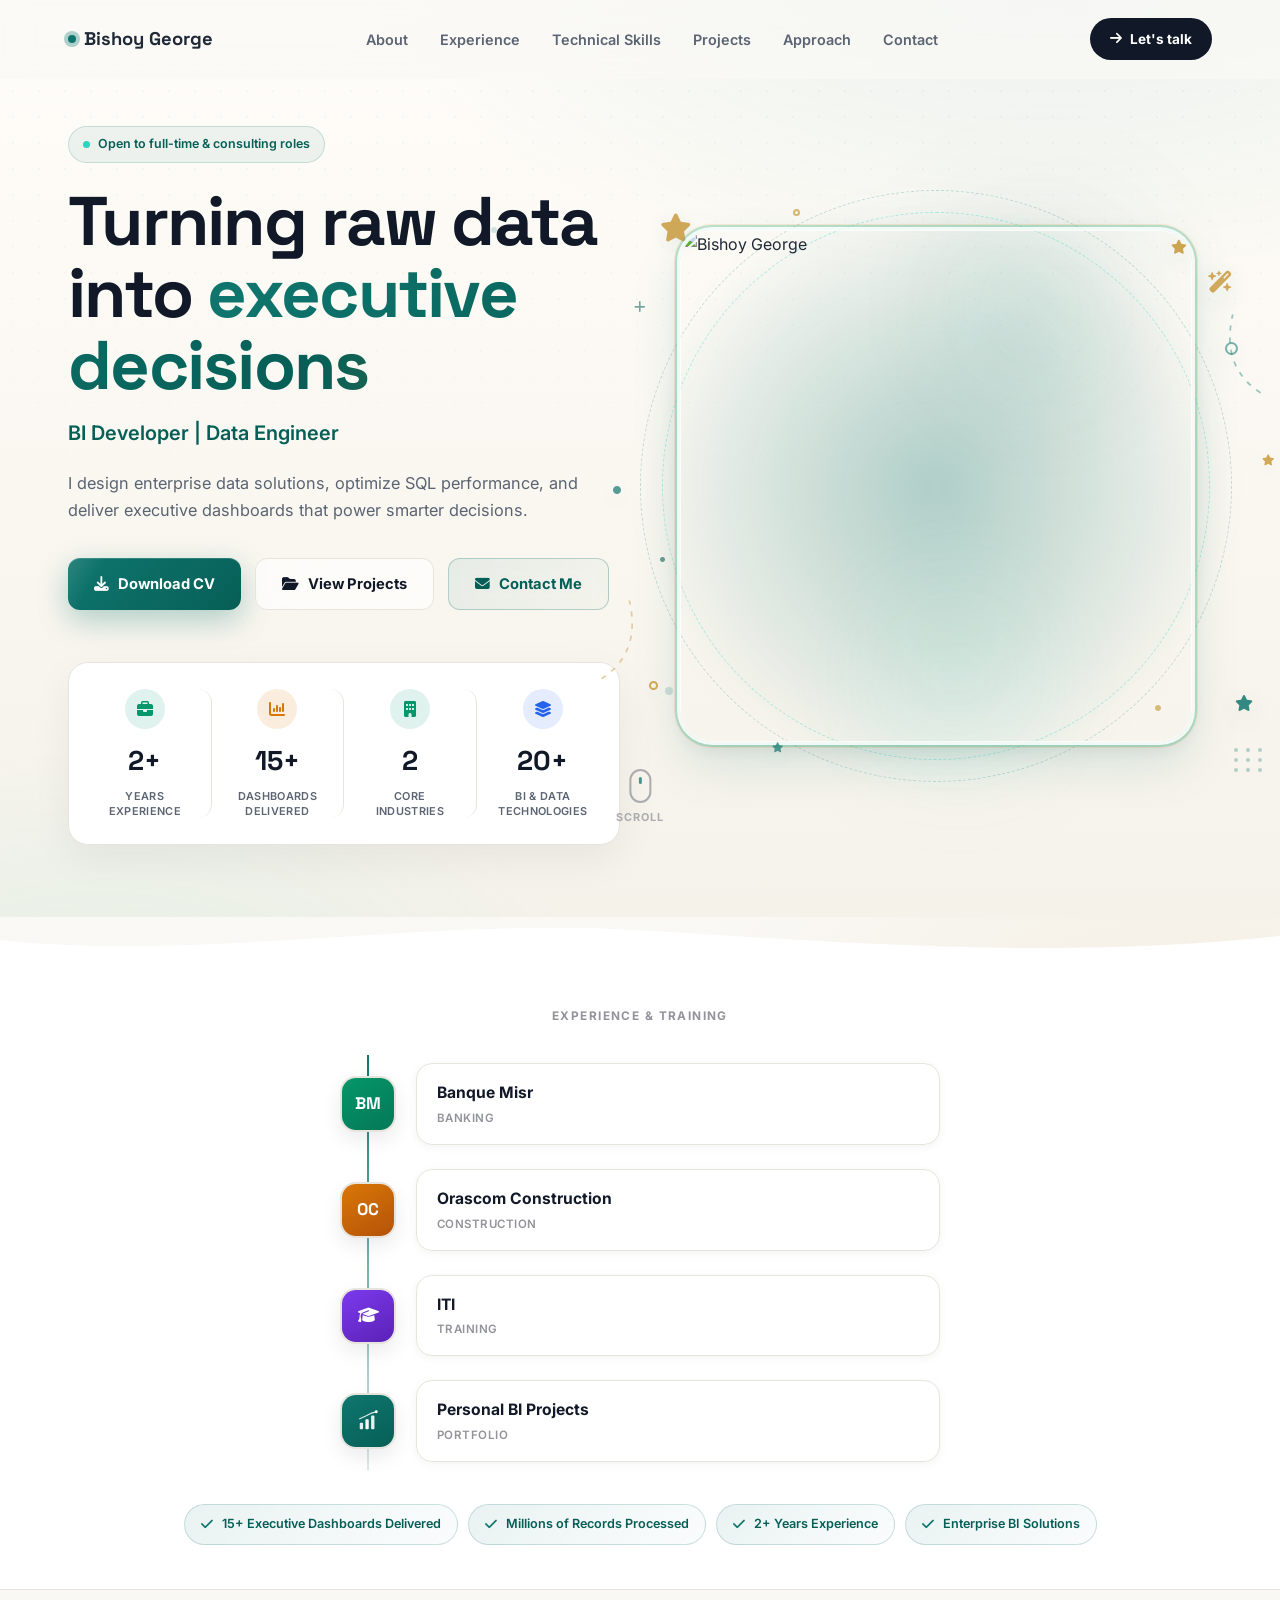
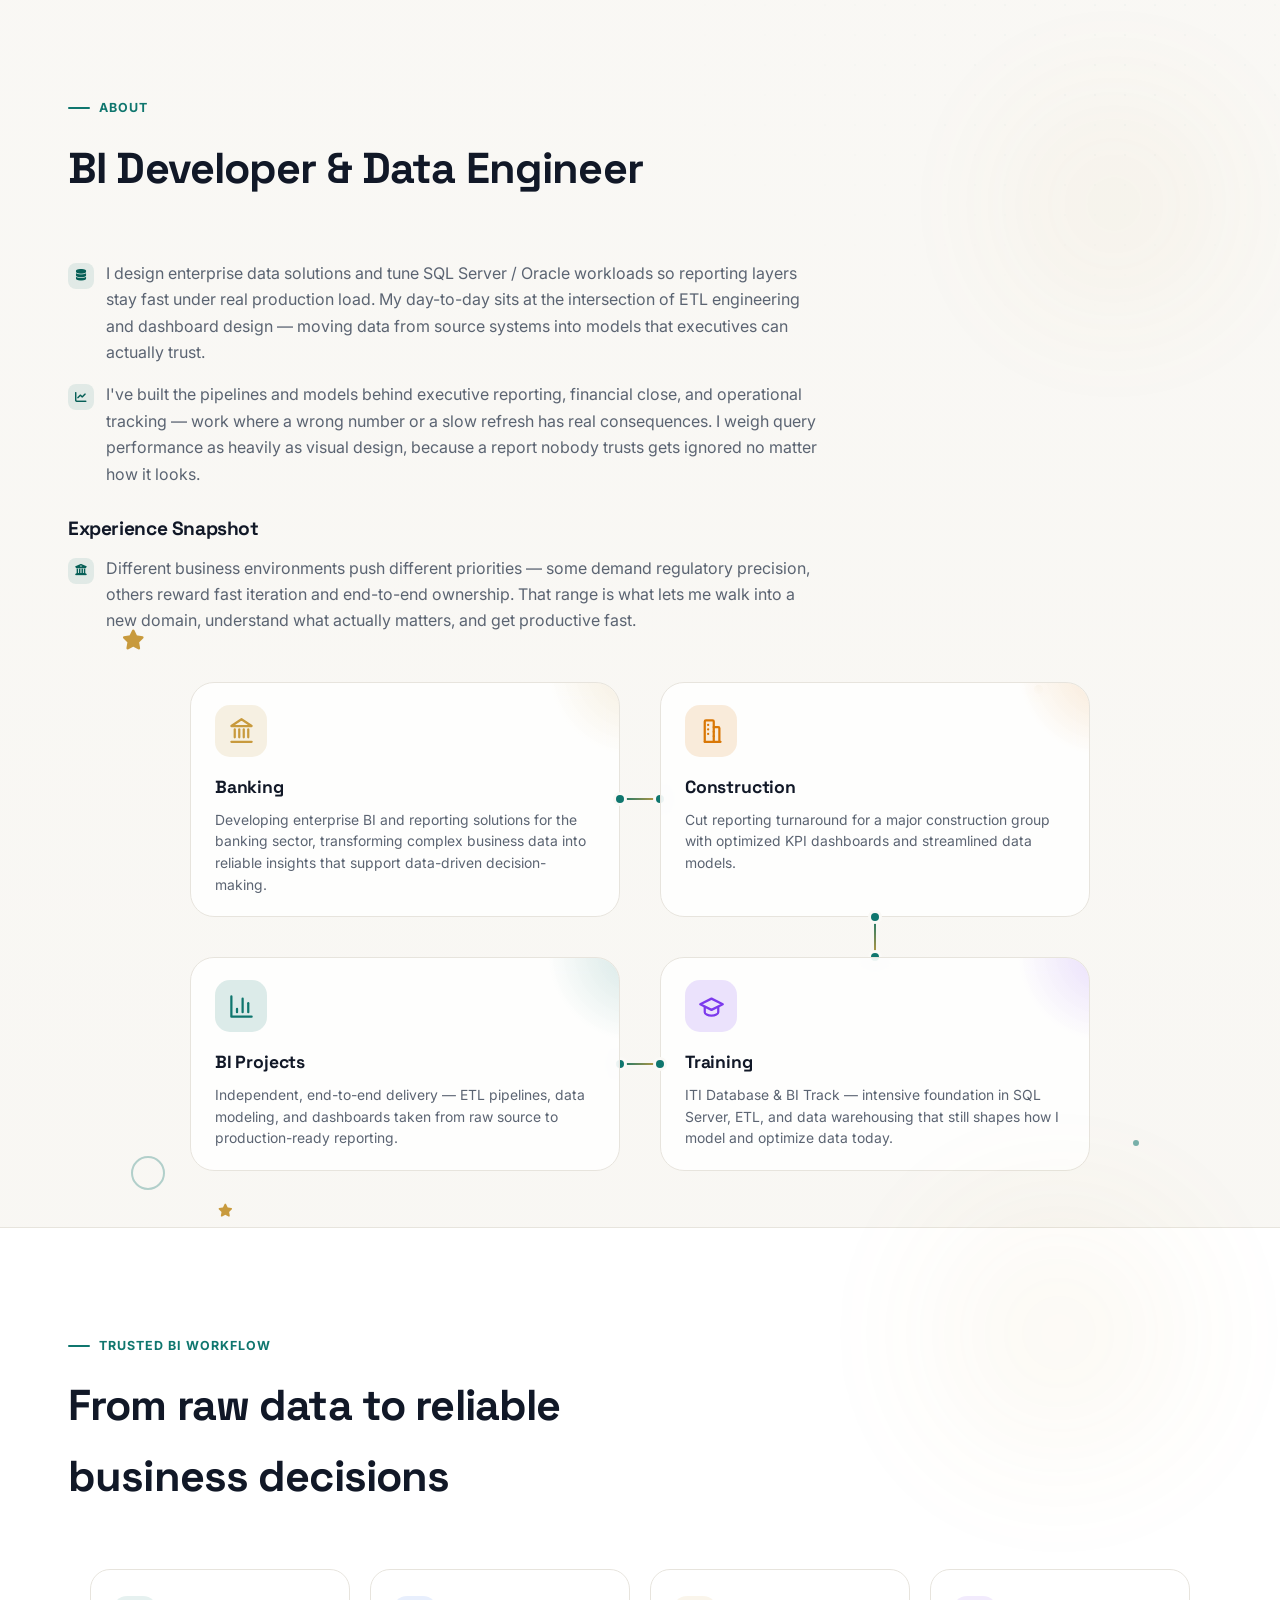
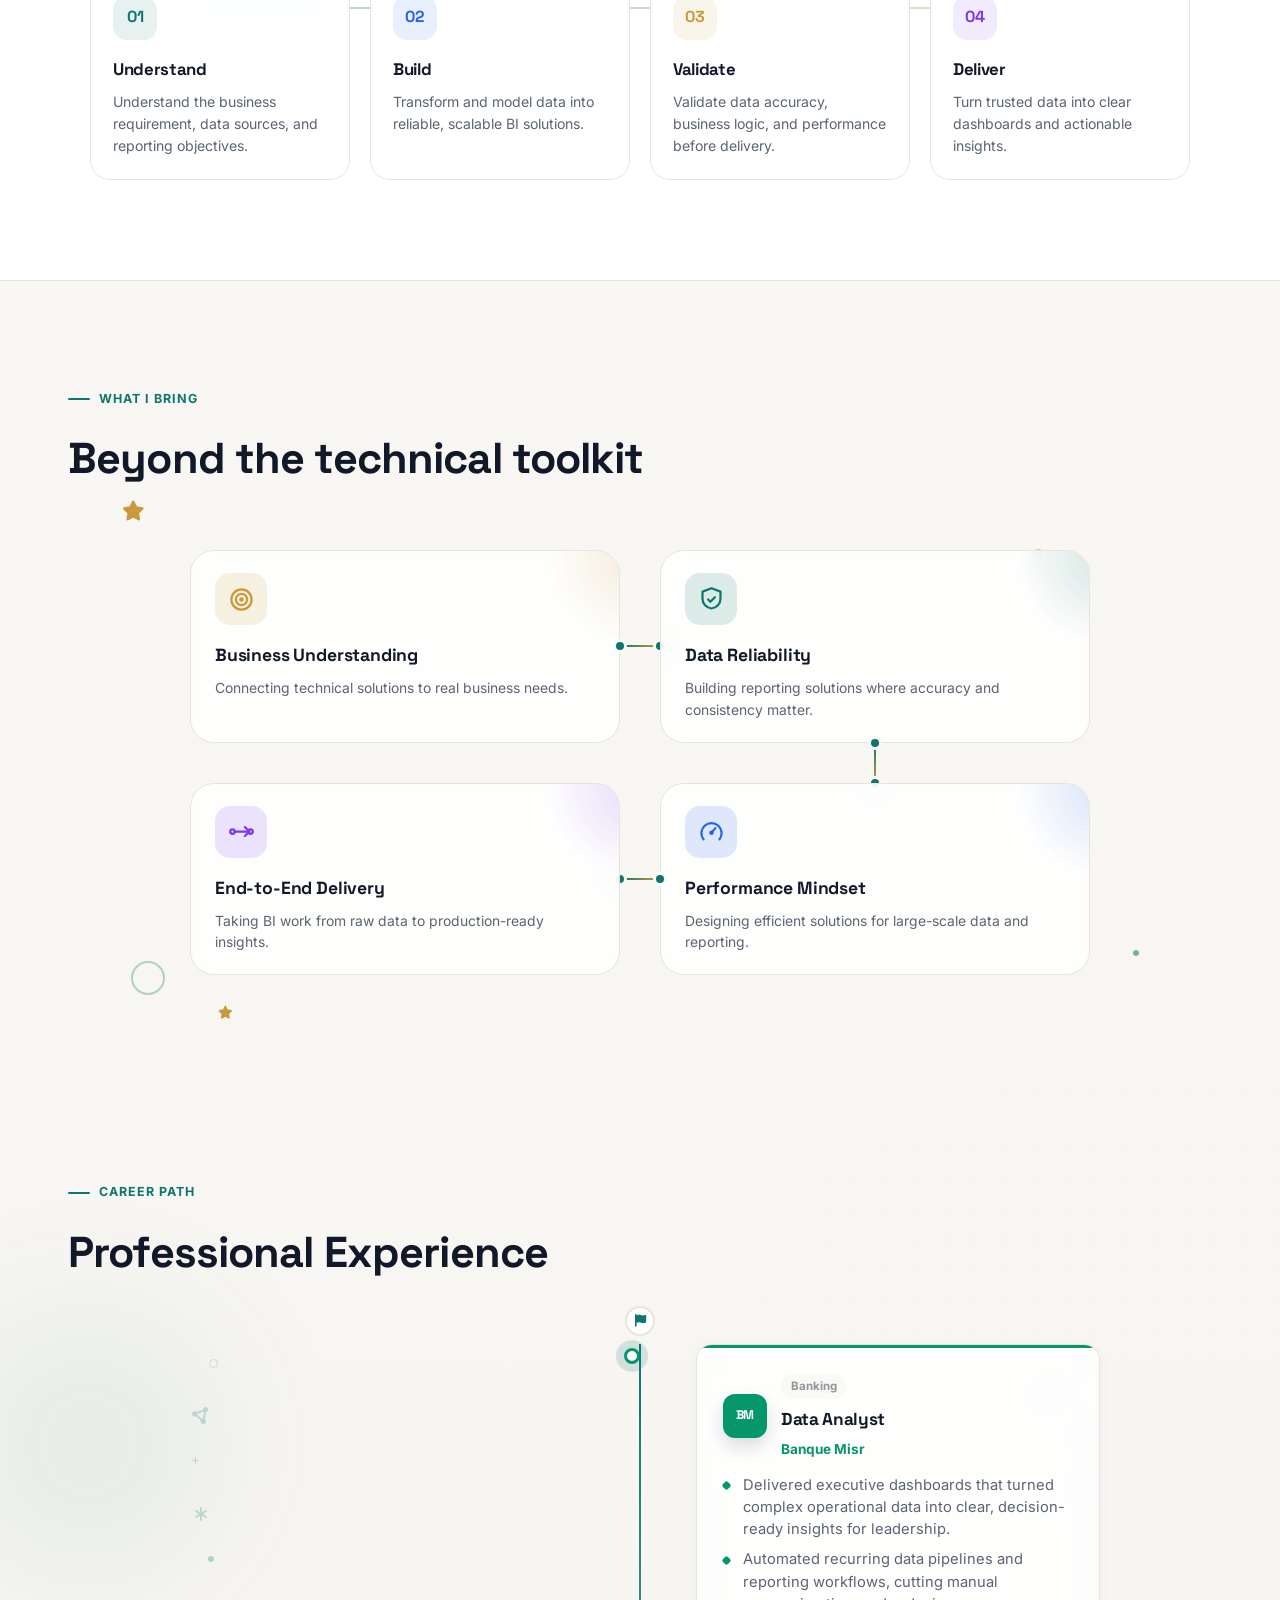
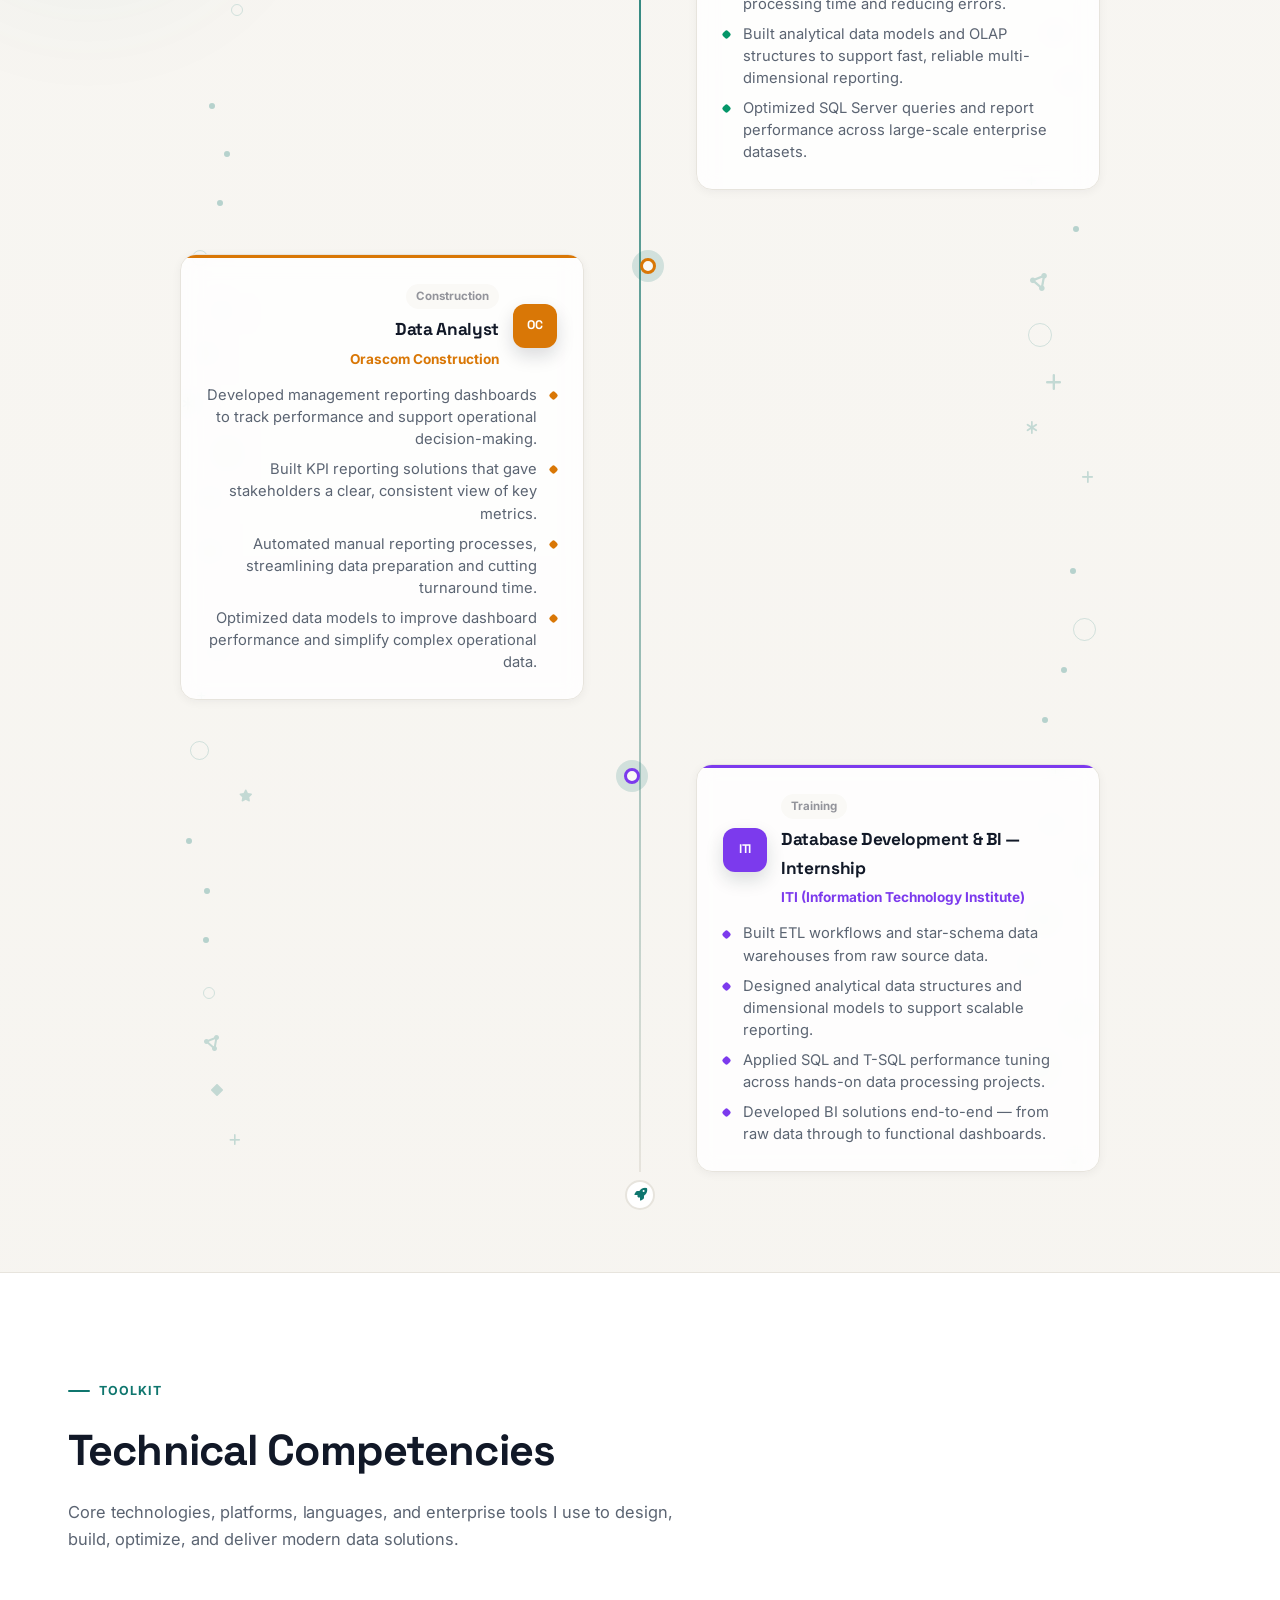
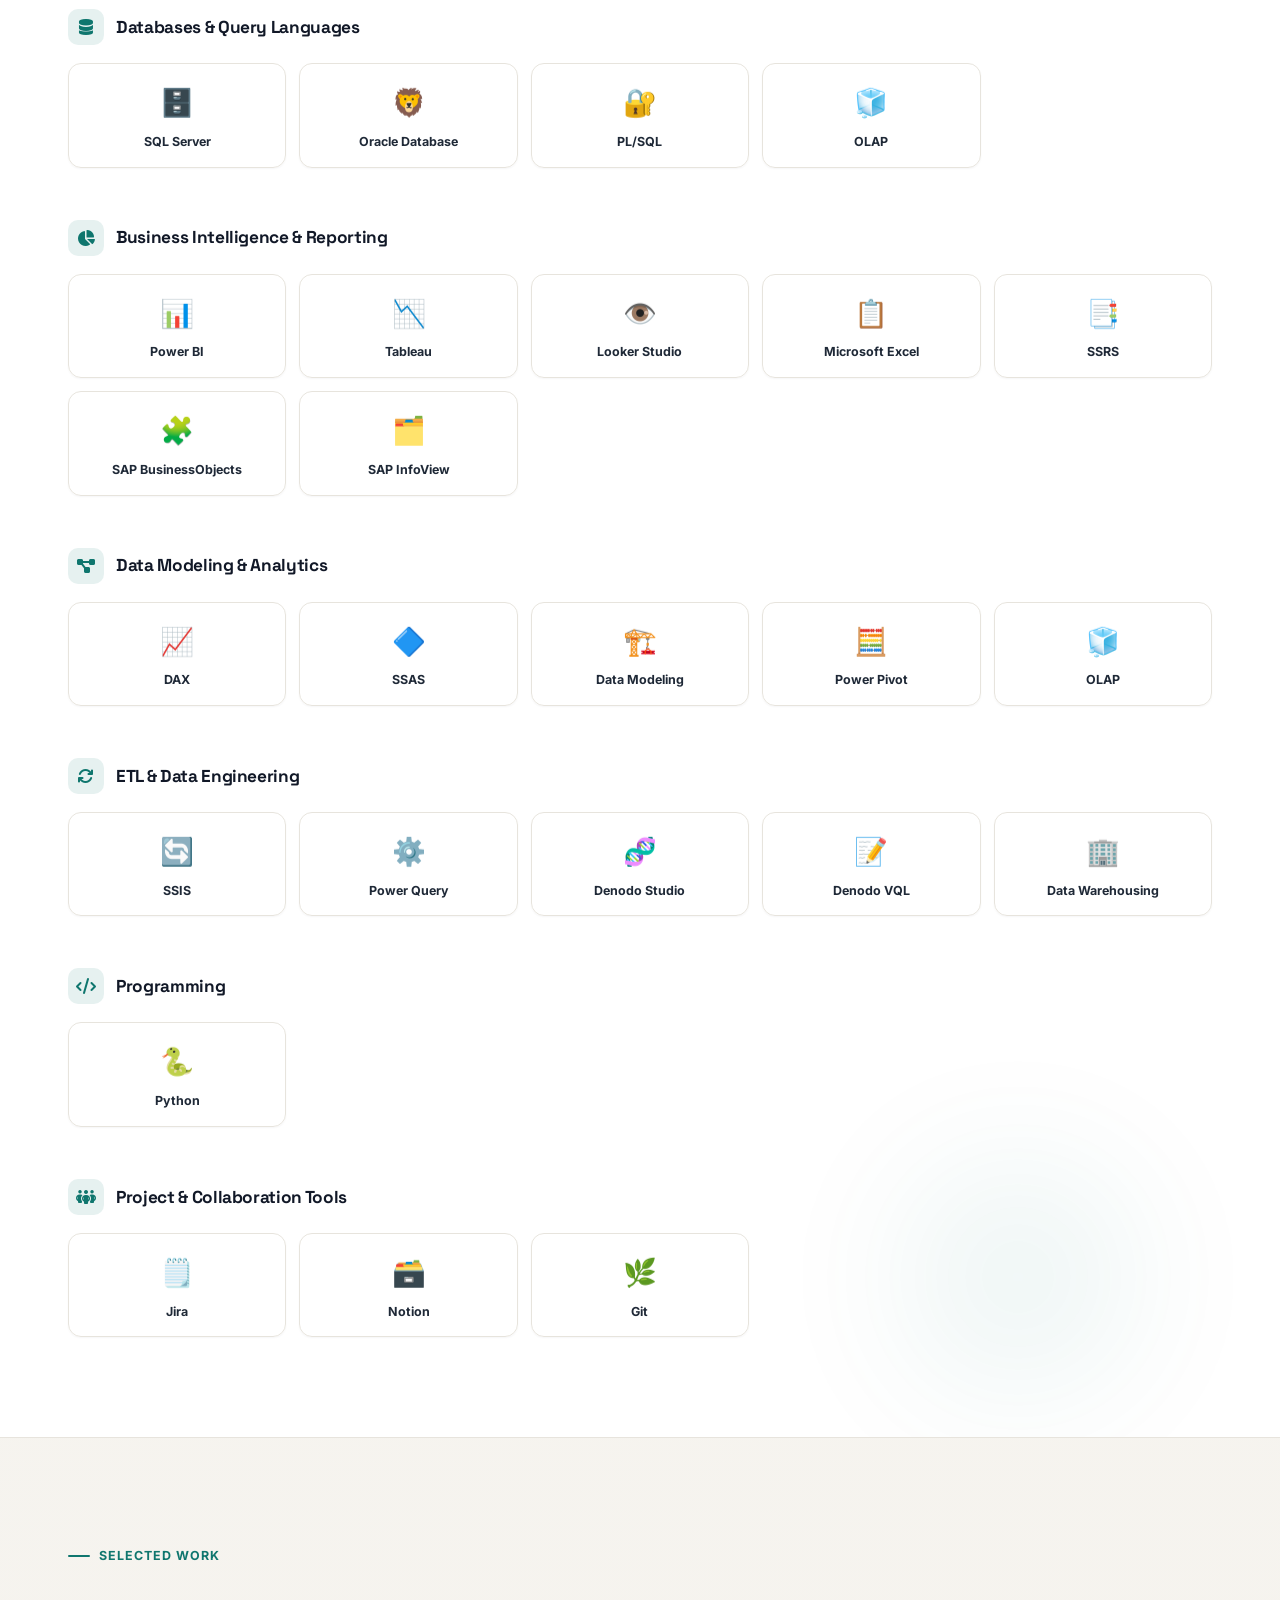
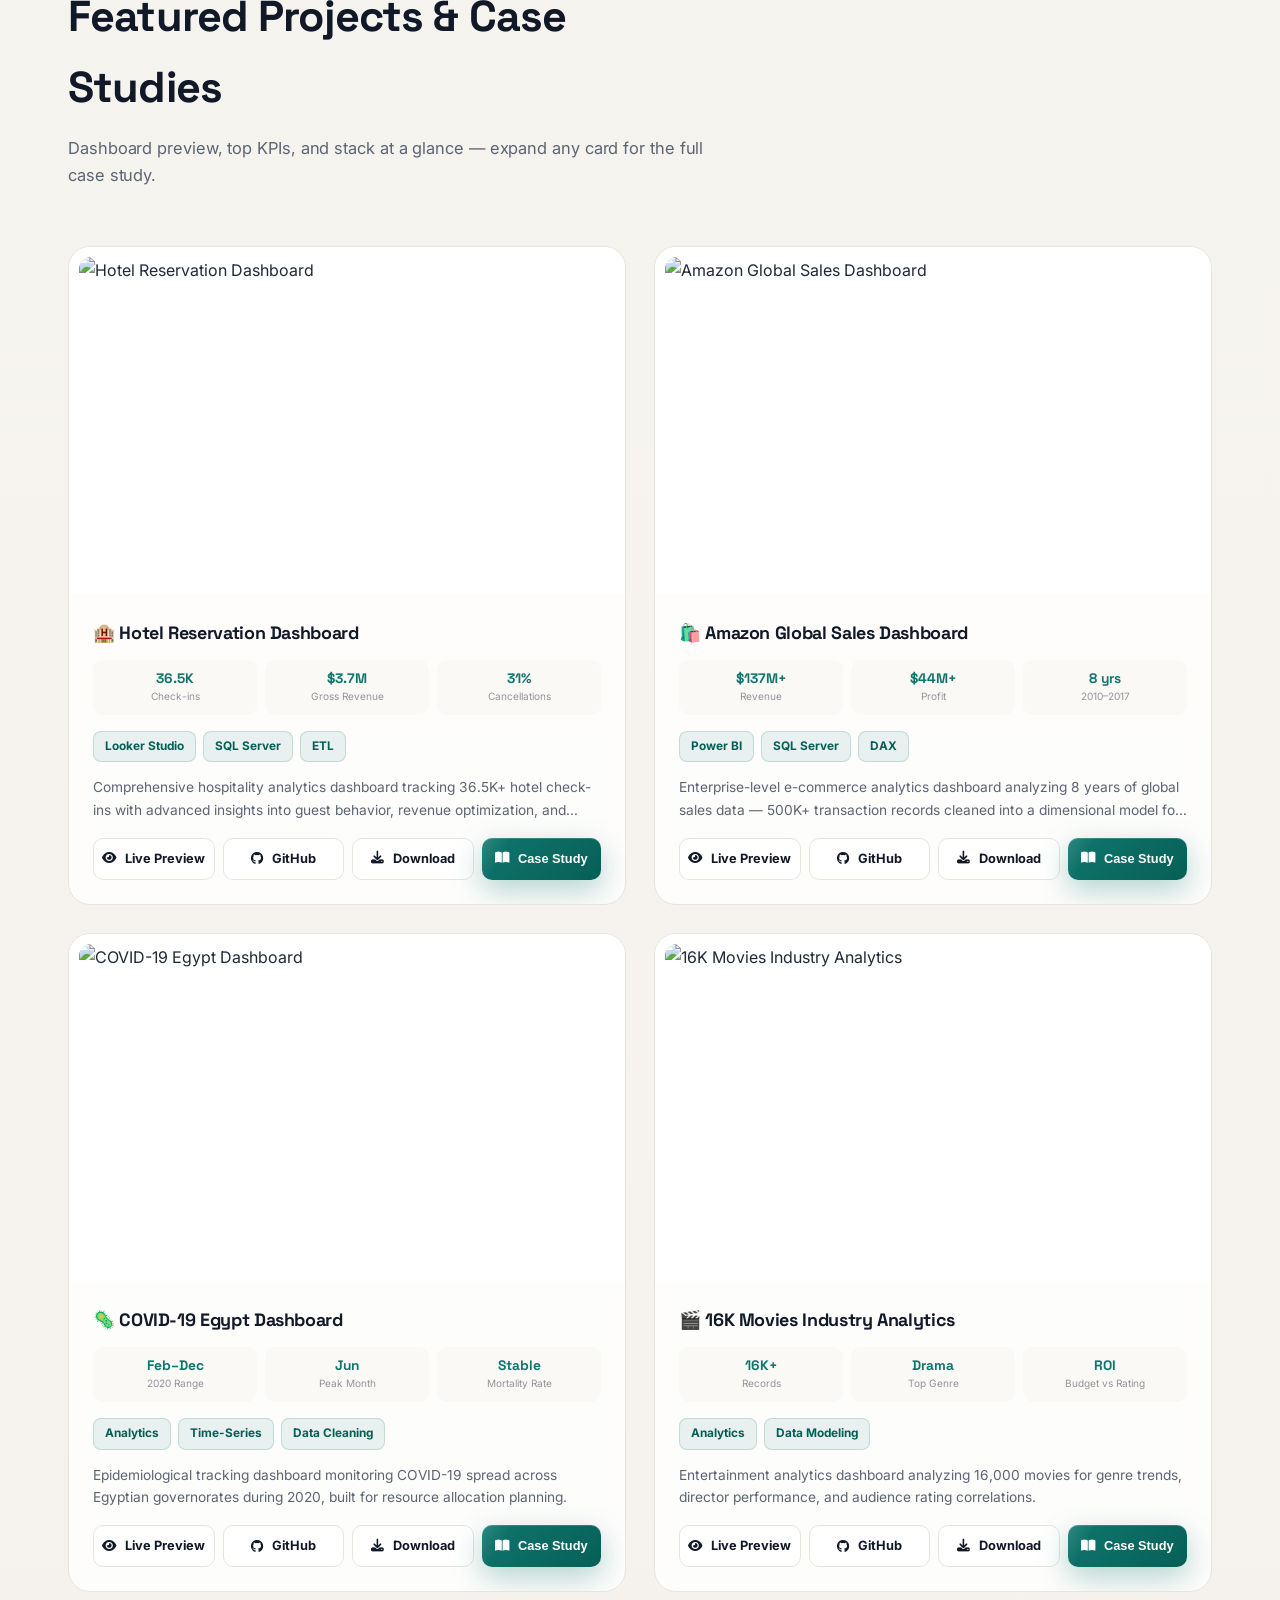
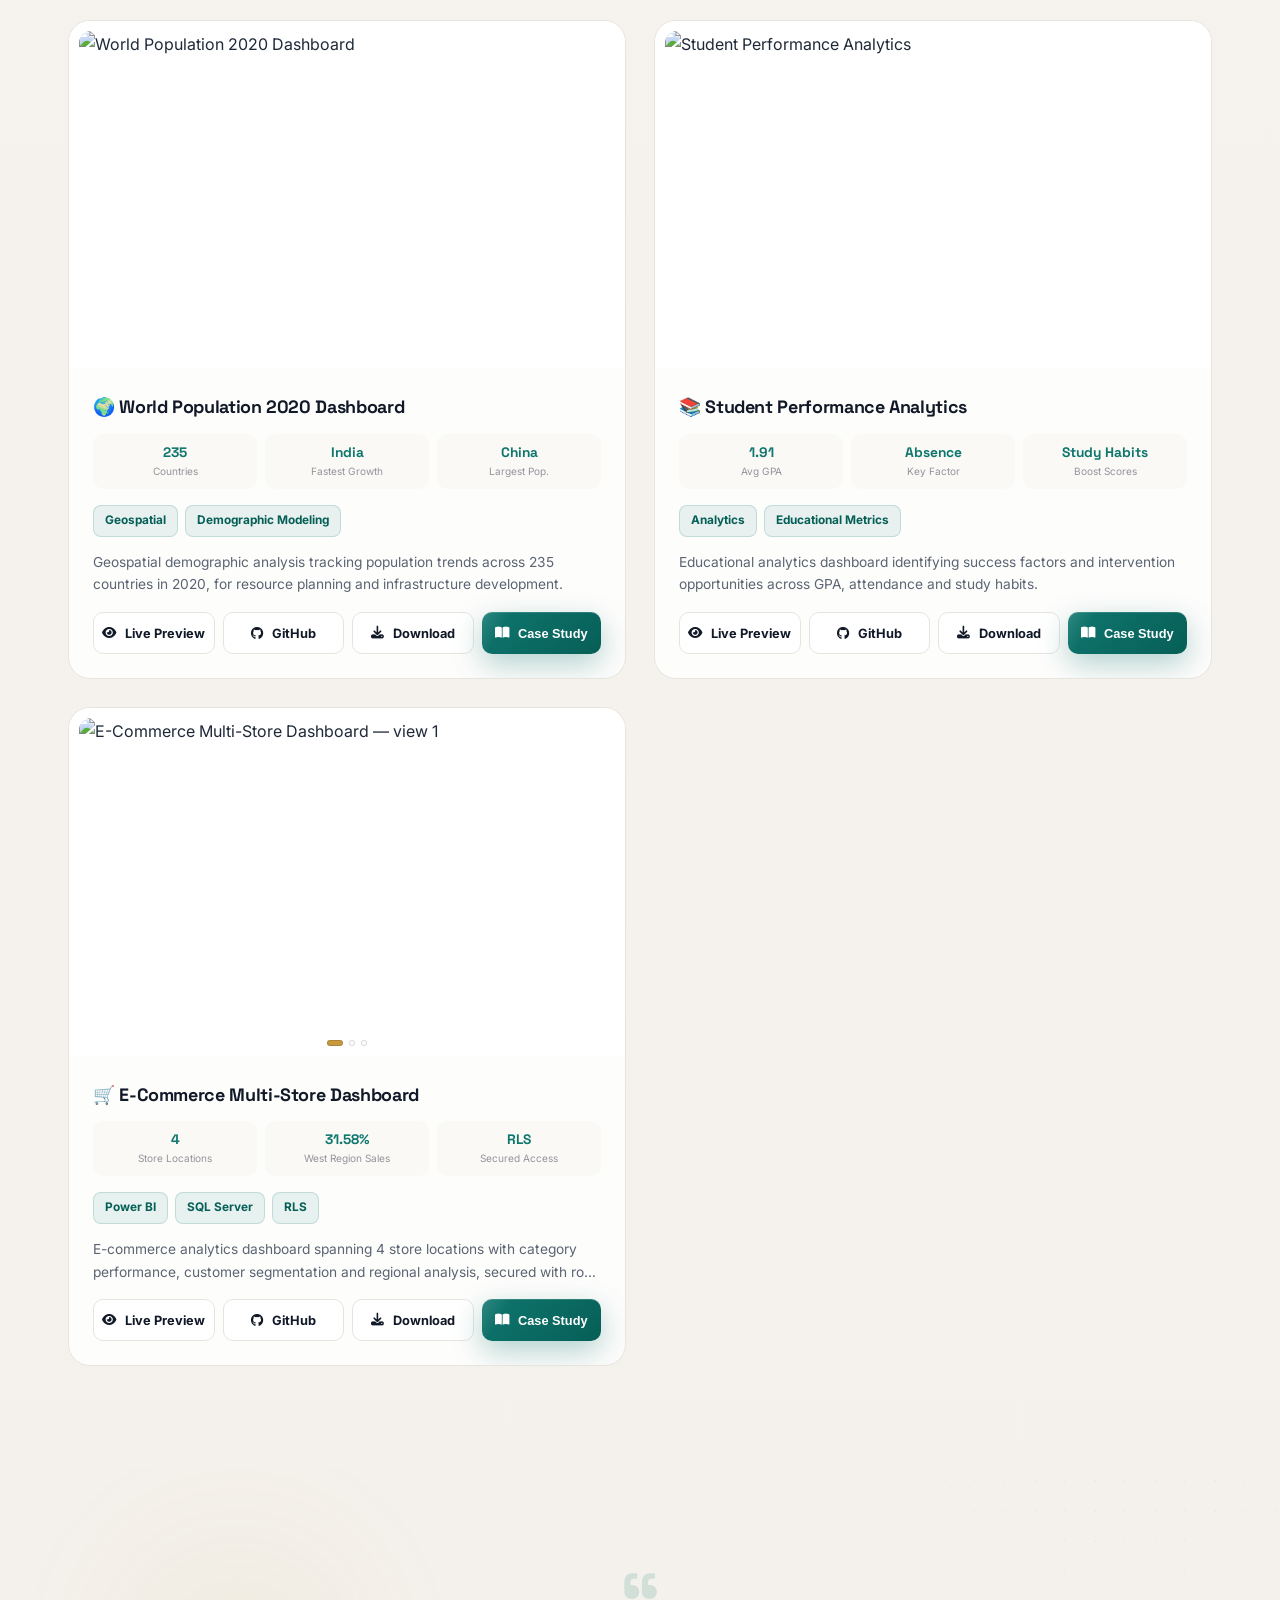
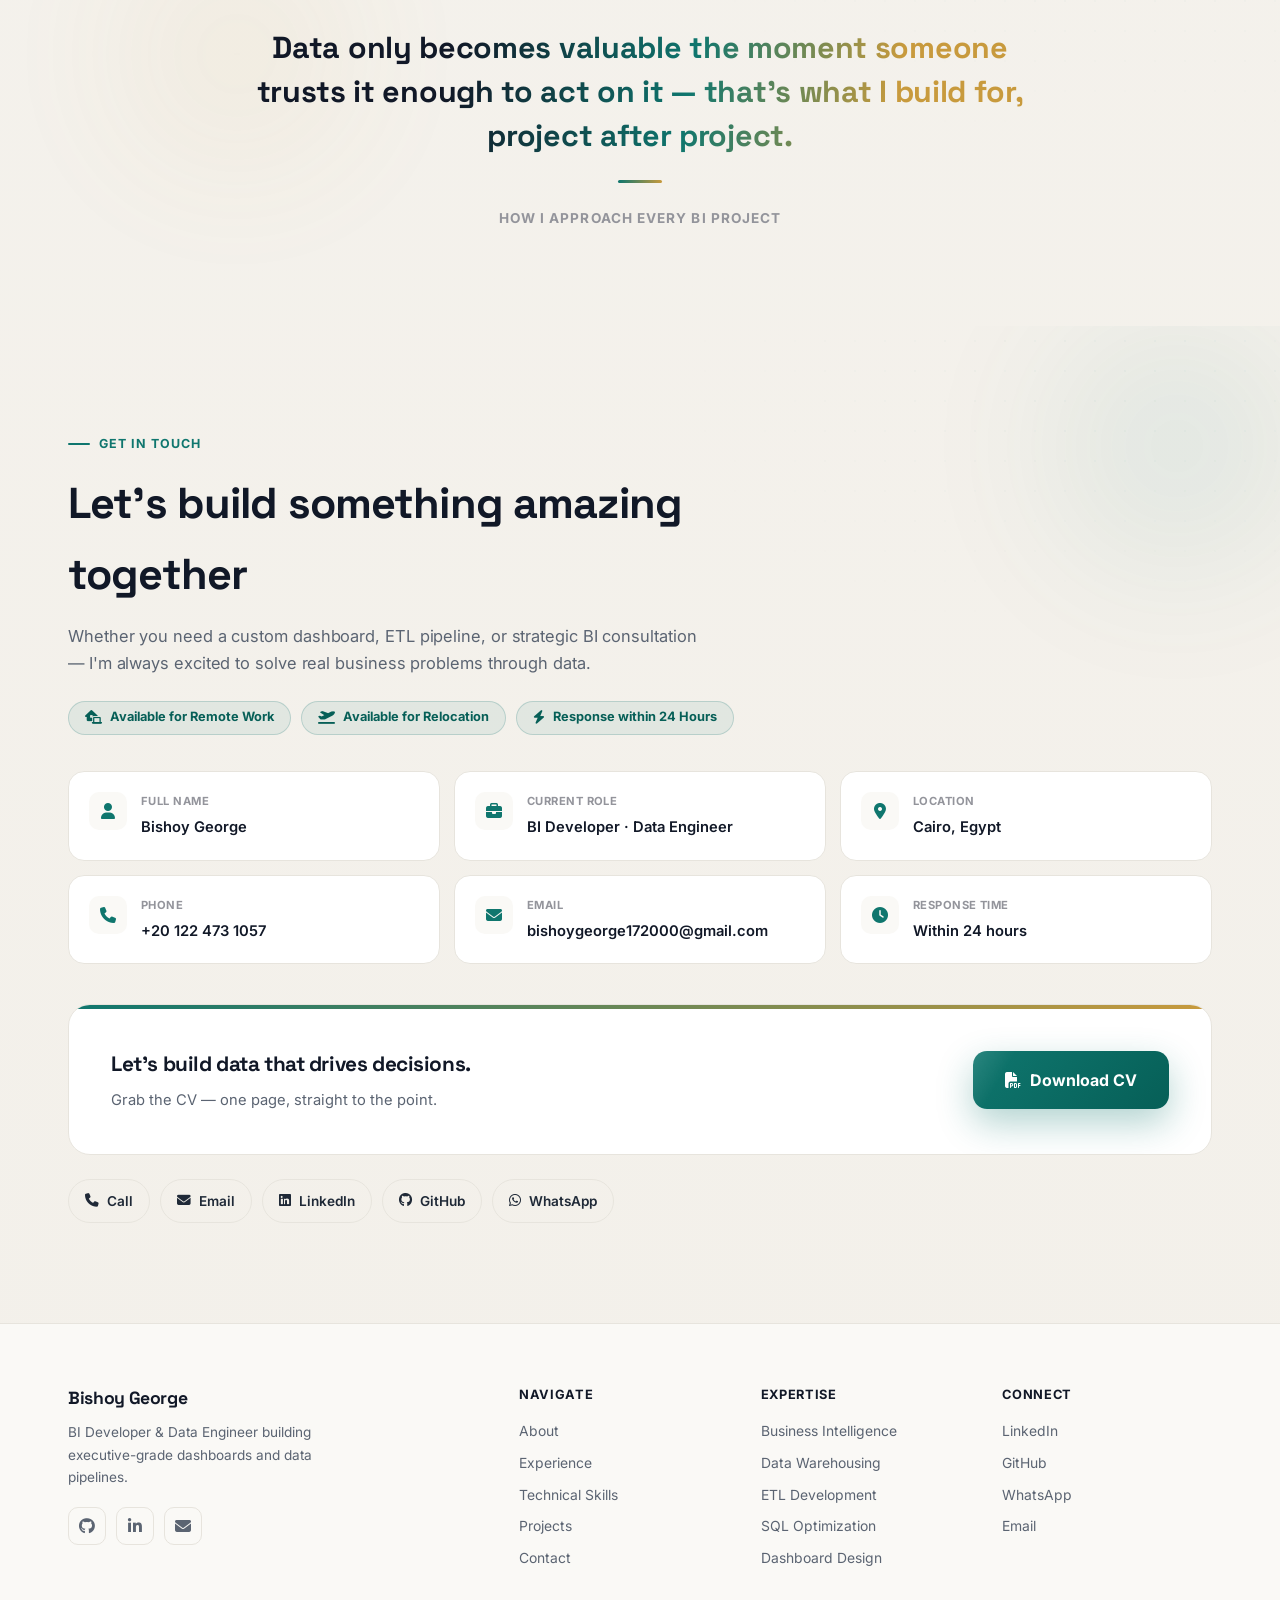
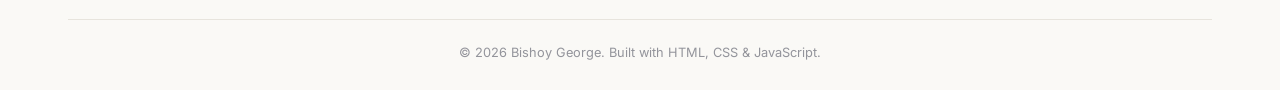
==== commit f7b0c367: "Add files via upload" ====
--- a/index.html
+++ b/index.html
@@ -131,8 +131,8 @@
 .container{max-width:1240px;margin:0 auto;padding:0 28px;position:relative;z-index:1;}
 
 /* section decorative graphics */
-#about,#impact,#experience,#skills,#certificates,#contact{position:relative;overflow:hidden;}
-#about::before,#experience::before,#certificates::before,#contact::before{content:'';position:absolute;inset:0;z-index:0;background-image:radial-gradient(rgba(15,118,110,.055) 1px,transparent 1px);background-size:30px 30px;mask-image:radial-gradient(650px 380px at 88% 6%,rgba(0,0,0,.6),transparent 72%);pointer-events:none;}
+#about,#impact,#experience,#skills,#philosophy,#contact{position:relative;overflow:hidden;}
+#about::before,#experience::before,#philosophy::before,#contact::before{content:'';position:absolute;inset:0;z-index:0;background-image:radial-gradient(rgba(15,118,110,.055) 1px,transparent 1px);background-size:30px 30px;mask-image:radial-gradient(650px 380px at 88% 6%,rgba(0,0,0,.6),transparent 72%);pointer-events:none;}
 .section-glow{position:absolute;border-radius:50%;filter:blur(75px);opacity:.3;pointer-events:none;z-index:0;}
 .section-glow.teal{background:radial-gradient(circle,rgba(15,118,110,.4),transparent 70%);}
 .section-glow.gold{background:radial-gradient(circle,rgba(200,154,61,.35),transparent 70%);}
@@ -390,14 +390,14 @@
 .link-v .bond-dot:first-child{top:-4px;left:50%;transform:translateX(-50%);}
 .link-v .bond-dot:last-child{bottom:-4px;left:50%;transform:translateX(-50%);}
 @media(max-width:760px){
-  .bond-grid{grid-template-columns:26px 1fr;grid-template-rows:none;grid-template-areas:none;column-gap:14px;row-gap:16px;max-width:100%;margin-top:36px;}
+  .bond-grid{grid-template-columns:26px 1fr;grid-template-rows:none;grid-template-areas:none;column-gap:14px;row-gap:12px;max-width:100%;margin-top:36px;}
   .bond-link{display:none;}
   .bond-mobile-spine{display:block;grid-column:1;grid-row:1 / -1;width:2px;justify-self:center;border-radius:2px;background:linear-gradient(180deg,var(--blue) 0%,var(--gold) 100%);}
-  .bond-card{grid-area:auto;grid-column:2;grid-row:auto;border-radius:20px;padding:18px 20px 16px;position:relative;}
-  .bond-card::after{content:'';position:absolute;left:-33px;top:26px;width:10px;height:10px;border-radius:50%;background:var(--accent,var(--blue));box-shadow:0 0 0 3px var(--paper);z-index:2;}
-  .bond-card h4{font-size:1.02rem;}
+  .bond-card{grid-area:auto;grid-column:2;grid-row:auto;border-radius:20px;padding:14px 17px 13px;position:relative;}
+  .bond-card::after{content:'';position:absolute;left:-33px;top:22px;width:10px;height:10px;border-radius:50%;background:var(--accent,var(--blue));box-shadow:0 0 0 3px var(--paper);z-index:2;}
+  .bond-card h4{font-size:1.02rem;margin-bottom:5px;}
   .bond-card p{font-size:.85rem;}
-  .bento-icon{width:44px;height:44px;border-radius:12px;margin-bottom:12px;}
+  .bento-icon{width:44px;height:44px;border-radius:12px;margin-bottom:9px;}
   .bento-icon svg{width:22px;height:22px;}
 }
 
@@ -411,9 +411,11 @@
 .workflow-step h4{font-size:1.05rem;font-weight:800;margin-bottom:8px;color:var(--ink);}
 .workflow-step p{font-size:.88rem;line-height:1.55;color:var(--text-soft);}
 @media(max-width:900px){
-  .workflow-grid{grid-template-columns:1fr;gap:14px;margin-top:36px;}
+  .workflow-grid{grid-template-columns:1fr;gap:10px;margin-top:32px;}
   .workflow-grid::before{display:none;}
-  .workflow-step{padding:20px 20px 18px;}
+  .workflow-step{padding:16px 18px 14px;}
+  .workflow-num{margin-bottom:11px;}
+  .workflow-step h4{margin-bottom:6px;}
 }
 
 /* ================= WHAT I BRING (reuses bond-grid system) ================= */
@@ -536,24 +538,19 @@
 .mini-insight strong{font-size:.78rem;display:block;color:var(--ink);}
 .mini-insight span{font-size:.74rem;color:var(--text-soft);}
 
-/* ================= CERTIFICATES ================= */
-.cert-grid{display:grid;grid-template-columns:1fr;gap:20px;}
-@media(min-width:760px){.cert-grid{grid-template-columns:repeat(3,1fr);}}
-.cert-card{background:var(--surface-glass-strong);backdrop-filter:blur(10px);border:1px solid var(--line);border-radius:var(--radius-md);padding:26px;position:relative;overflow:hidden;transition:transform .35s var(--ease),box-shadow .35s,border-color .35s;}
-.cert-card::before{content:'';position:absolute;top:0;left:0;right:0;height:3px;background:linear-gradient(90deg,var(--blue),var(--gold));}
-.cert-card:hover{transform:translateY(-7px);box-shadow:0 22px 48px rgba(15,118,110,.18),0 0 0 1px rgba(15,118,110,.3);border-color:transparent;}
-.cert-top{display:flex;align-items:center;gap:14px;margin-bottom:16px;}
-.cert-logo{width:46px;height:46px;border-radius:12px;background:linear-gradient(160deg,var(--blue),var(--blue-deep));display:flex;align-items:center;justify-content:center;color:#fff;font-size:1.2rem;flex-shrink:0;transition:transform .35s var(--ease);}
-.cert-logo-img{background:#fff;border:1px solid var(--line);padding:8px;}
-.cert-logo-img img{width:100%;height:100%;object-fit:contain;}
-.cert-card:hover .cert-logo{transform:scale(1.08) rotate(-4deg);}
-.cert-issuer{font-size:.75rem;color:var(--text-faint);font-weight:700;text-transform:uppercase;letter-spacing:.04em;}
-.cert-card h4{font-size:1rem;margin-top:2px;}
-.cert-card p{color:var(--text-soft);font-size:.85rem;margin-bottom:14px;}
-.cert-meta{display:flex;justify-content:space-between;align-items:center;font-size:.78rem;border-top:1px solid var(--line);padding-top:14px;}
-.cert-id{color:var(--text-faint);font-weight:600;}
-.cert-verify{color:#fff;background:var(--blue);font-weight:700;display:inline-flex;align-items:center;gap:6px;padding:7px 15px;border-radius:999px;font-size:.78rem;transition:all .3s var(--ease);}
-.cert-verify:hover{background:var(--blue-deep);transform:translateY(-2px);box-shadow:0 10px 22px var(--blue-glow);}
+/* ================= PHILOSOPHY STATEMENT ================= */
+.philosophy{position:relative;padding:96px 0;overflow:hidden;text-align:center;}
+.philosophy-quote-mark{font-family:'Space Grotesk',sans-serif;font-size:5rem;font-weight:800;line-height:1;color:rgba(15,118,110,.15);margin-bottom:-16px;user-select:none;}
+.philosophy-statement{position:relative;max-width:780px;margin:0 auto;font-family:'Space Grotesk',sans-serif;font-weight:700;font-size:1.9rem;line-height:1.45;letter-spacing:-.01em;color:var(--ink);background:linear-gradient(100deg,var(--ink) 26%,var(--blue) 56%,var(--gold) 82%);-webkit-background-clip:text;background-clip:text;-webkit-text-fill-color:transparent;}
+@supports not (background-clip:text){.philosophy-statement{-webkit-text-fill-color:initial;background:none;color:var(--ink);}}
+.philosophy-sub{margin-top:24px;font-size:.85rem;font-weight:700;letter-spacing:.08em;text-transform:uppercase;color:var(--text-faint);}
+.philosophy-rule{width:44px;height:3px;border-radius:2px;background:linear-gradient(90deg,var(--blue),var(--gold));margin:22px auto 0;}
+@media(max-width:640px){
+  .philosophy{padding:64px 0;}
+  .philosophy-quote-mark{font-size:3.4rem;margin-bottom:-10px;}
+  .philosophy-statement{font-size:1.32rem;line-height:1.48;}
+  .philosophy-sub{font-size:.78rem;margin-top:18px;}
+}
 
 /* ================= CONTACT ================= */
 .contact-hero{max-width:640px;margin-bottom:24px;}
@@ -665,7 +662,7 @@
       <li><a href="#experience">Experience</a></li>
       <li><a href="#skills">Technical Skills</a></li>
       <li><a href="#projects">Projects</a></li>
-      <li><a href="#certificates">Certifications</a></li>
+      <li><a href="#philosophy">Approach</a></li>
       <li><a href="#contact">Contact</a></li>
     </ul>
     <a href="#contact" class="nav-cta"><i class="fas fa-arrow-right"></i> <span>Let's talk</span></a>
@@ -997,15 +994,15 @@
   </div>
 </section>
 
-<!-- ============ CERTIFICATES ============ -->
-<section class="section-alt" id="certificates">
-  <span class="section-glow gold" style="width:300px;height:300px;bottom:-8%;left:6%;"></span>
+<!-- ============ PHILOSOPHY ============ -->
+<section class="philosophy" id="philosophy">
+  <span class="section-glow gold" style="width:320px;height:320px;top:6%;left:6%;"></span>
+  <span class="section-glow" style="width:320px;height:320px;bottom:0%;right:4%;"></span>
   <div class="container">
-    <div class="section-head reveal">
-      <div class="eyebrow">Credentials</div>
-      <h2 class="section-title">Certifications</h2>
-    </div>
-    <div class="cert-grid reveal-stagger" id="certGrid"></div>
+    <div class="philosophy-quote-mark reveal" aria-hidden="true">&ldquo;</div>
+    <p class="philosophy-statement reveal">Data only becomes valuable the moment someone trusts it enough to act on it — that's what I build for, project after project.</p>
+    <div class="philosophy-rule reveal" aria-hidden="true"></div>
+    <div class="philosophy-sub reveal">How I Approach Every BI Project</div>
   </div>
 </section>
 
@@ -1263,11 +1260,7 @@
     recs:["Increase marketing investment in high-performing regions","Expand technology inventory based on demand","Develop strategies for low-performing categories"]}
 ];
 
-const certificates = [
-  {icon:"fa-certificate",logo:"https://commons.wikimedia.org/wiki/Special:FilePath/Microsoft_logo_(2012).svg",name:"Microsoft Certified: Power BI Data Analyst Associate",issuer:"Microsoft",code:"PL-300",detail:"Advanced data modeling and visualization expertise",link:"https://www.linkedin.com/in/bishoy-george24"},
-  {icon:"fa-database",logo:"https://commons.wikimedia.org/wiki/Special:FilePath/Oracle_logo.svg",name:"Oracle Database Specialist",issuer:"Oracle",code:"SQL / PL-SQL",detail:"Advanced SQL & PL/SQL query tuning and optimization",link:"https://www.linkedin.com/in/bishoy-george24"},
-  {icon:"fa-warehouse",logo:null,name:"Data Warehouse Engineering",issuer:"ITI",code:"SSIS Track",detail:"Backend ETL pipelines using SSIS architecture and best practices",link:"https://www.linkedin.com/in/bishoy-george24"}
-];
+
 
 /* ============ STAR RENDER ============ */
 /* ============ RENDER TECH STACK (grouped) ============ */
@@ -1437,17 +1430,7 @@
   toggleProjectDetail(card);
 });
 
-/* ============ RENDER CERTIFICATES ============ */
-const certGrid=document.getElementById('certGrid');
-certificates.forEach(c=>{
-  const el=document.createElement('div');
-  el.className='cert-card';
-  el.innerHTML=`
-    <div class="cert-top"><div class="cert-logo${c.logo?' cert-logo-img':''}">${c.logo?`<img src="${c.logo}" alt="${c.issuer} logo" loading="lazy" onerror="this.parentElement.classList.remove('cert-logo-img');this.outerHTML='<i class=&quot;fas ${c.icon}&quot;></i>'">`:`<i class="fas ${c.icon}"></i>`}</div><div><div class="cert-issuer">${c.issuer}</div><h4>${c.name}</h4></div></div>
-    <p>${c.detail}</p>
-    <div class="cert-meta"><span class="cert-id">ID: ${c.code}</span><a href="${c.link}" target="_blank" class="cert-verify">Verify <i class="fas fa-arrow-up-right-from-square"></i></a></div>`;
-  certGrid.appendChild(el);
-});
+
 
 /* ============ NAVBAR SCROLL ============ */
 const navbar=document.getElementById('navbar');
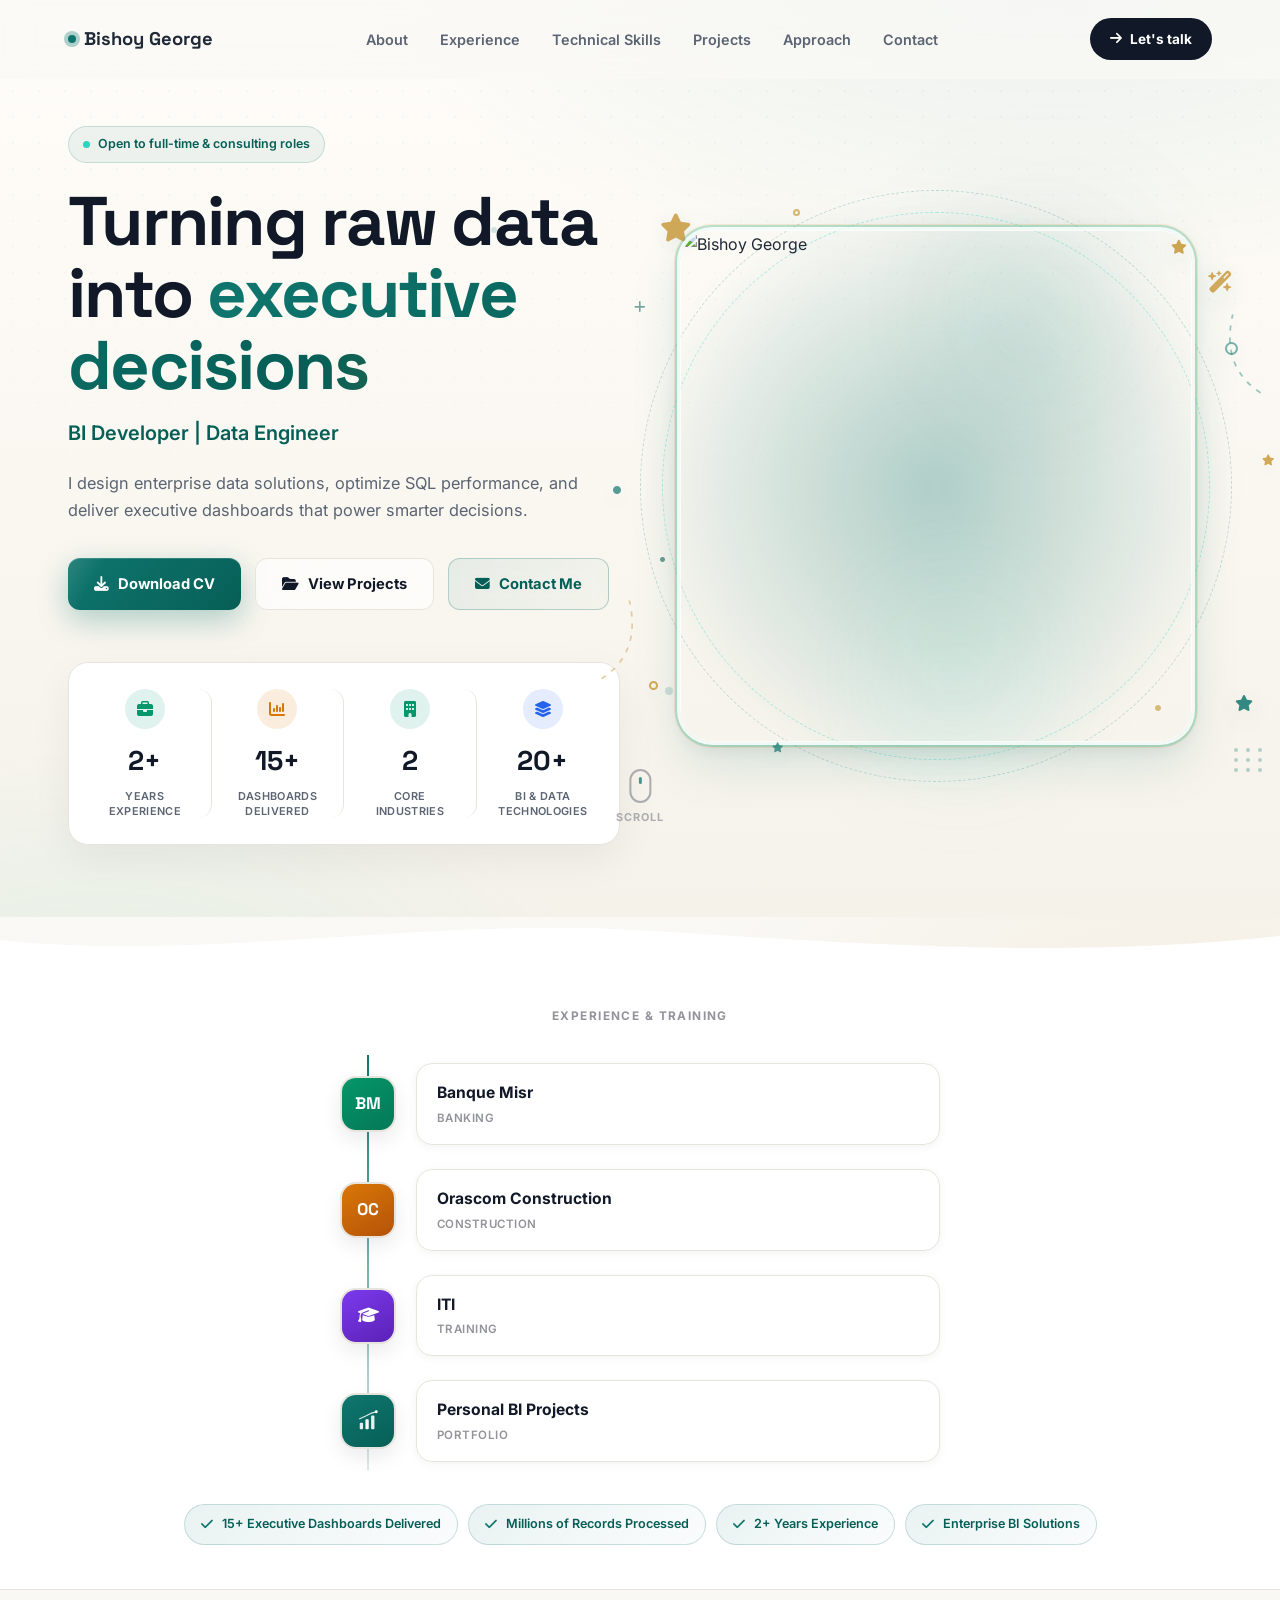
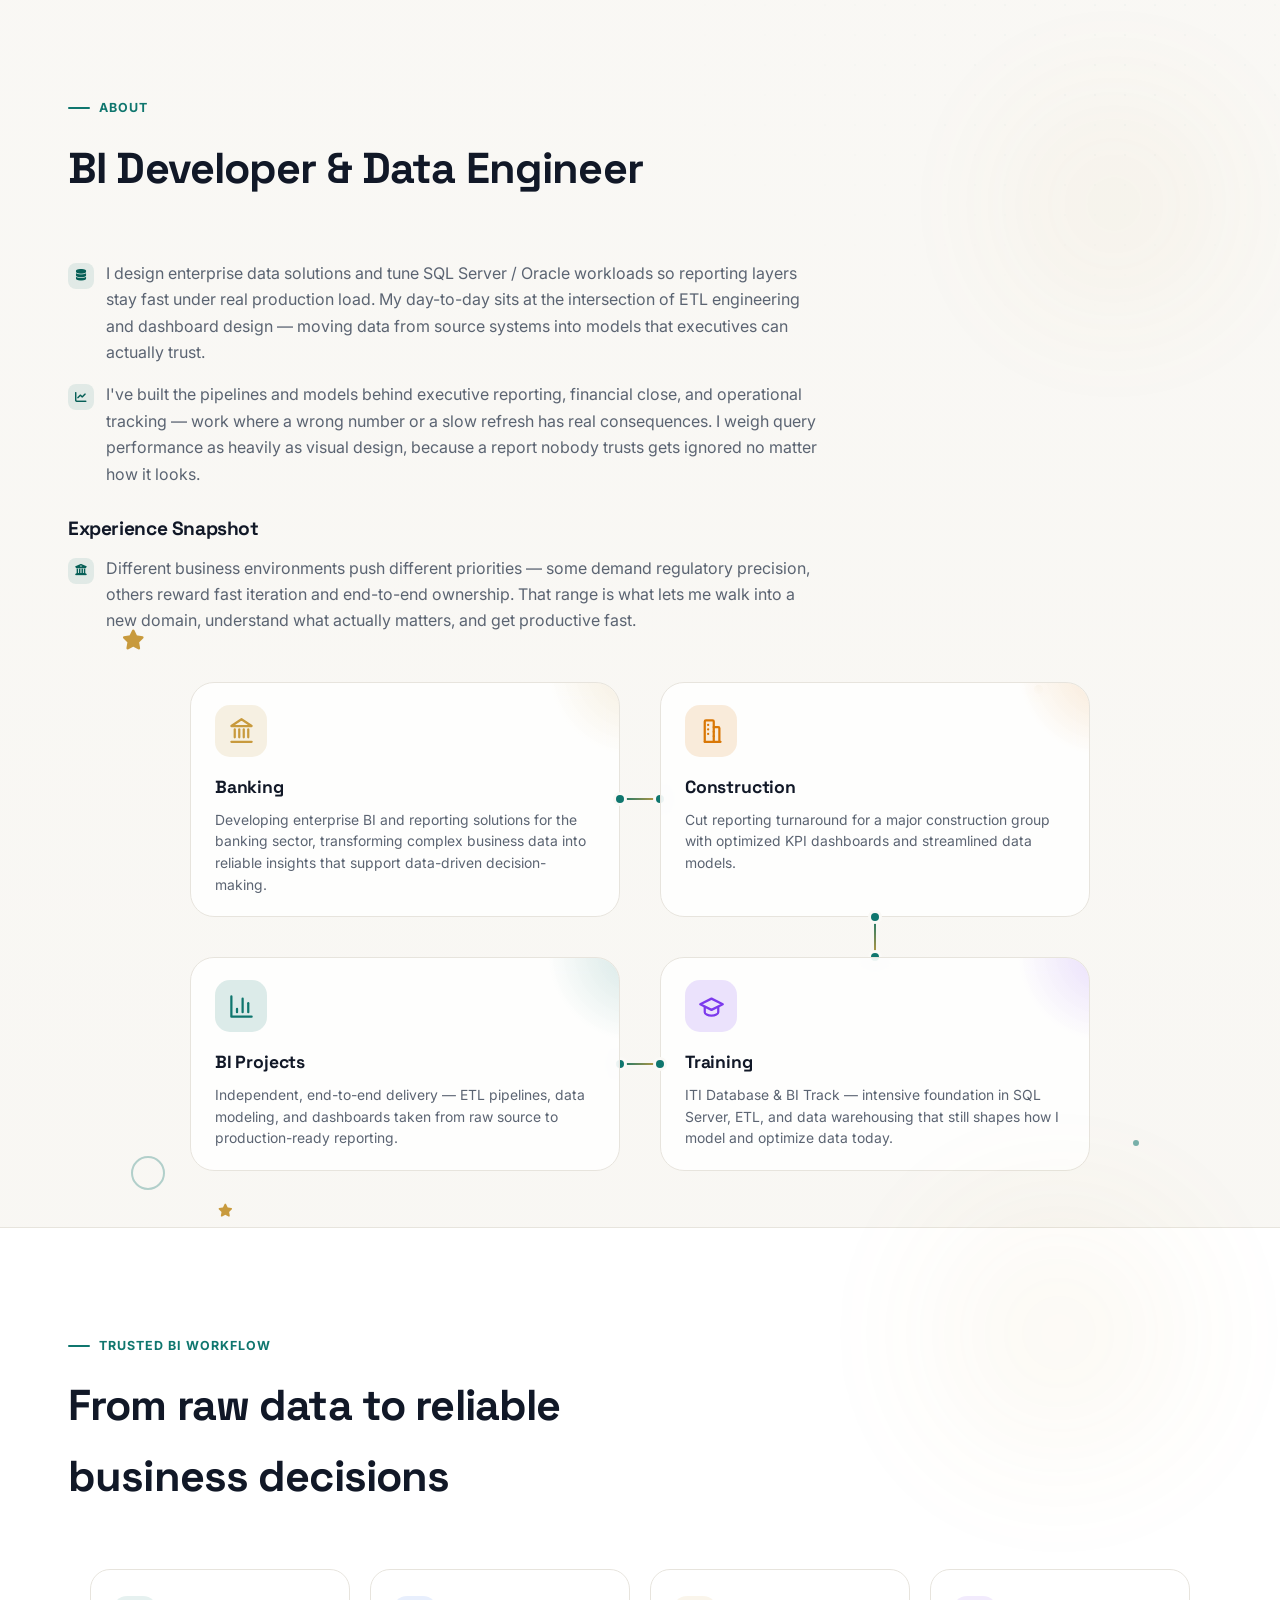
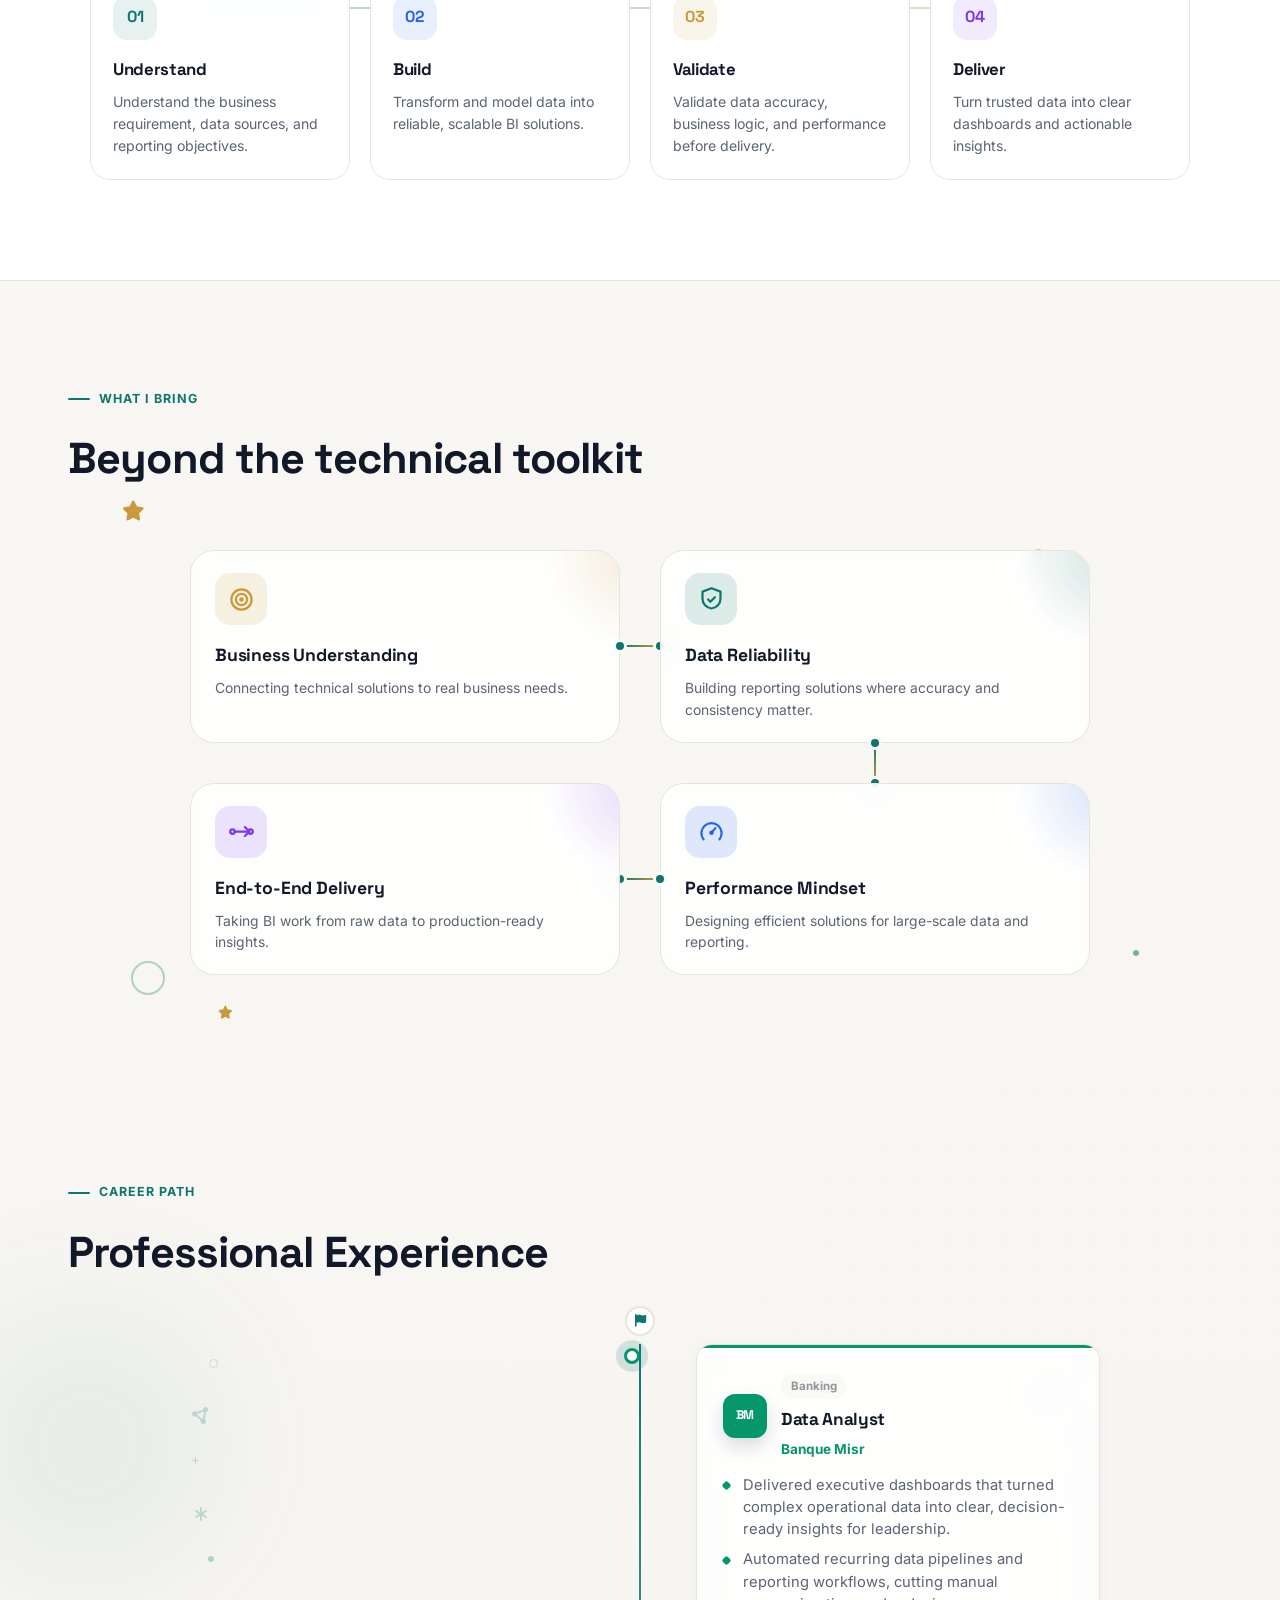
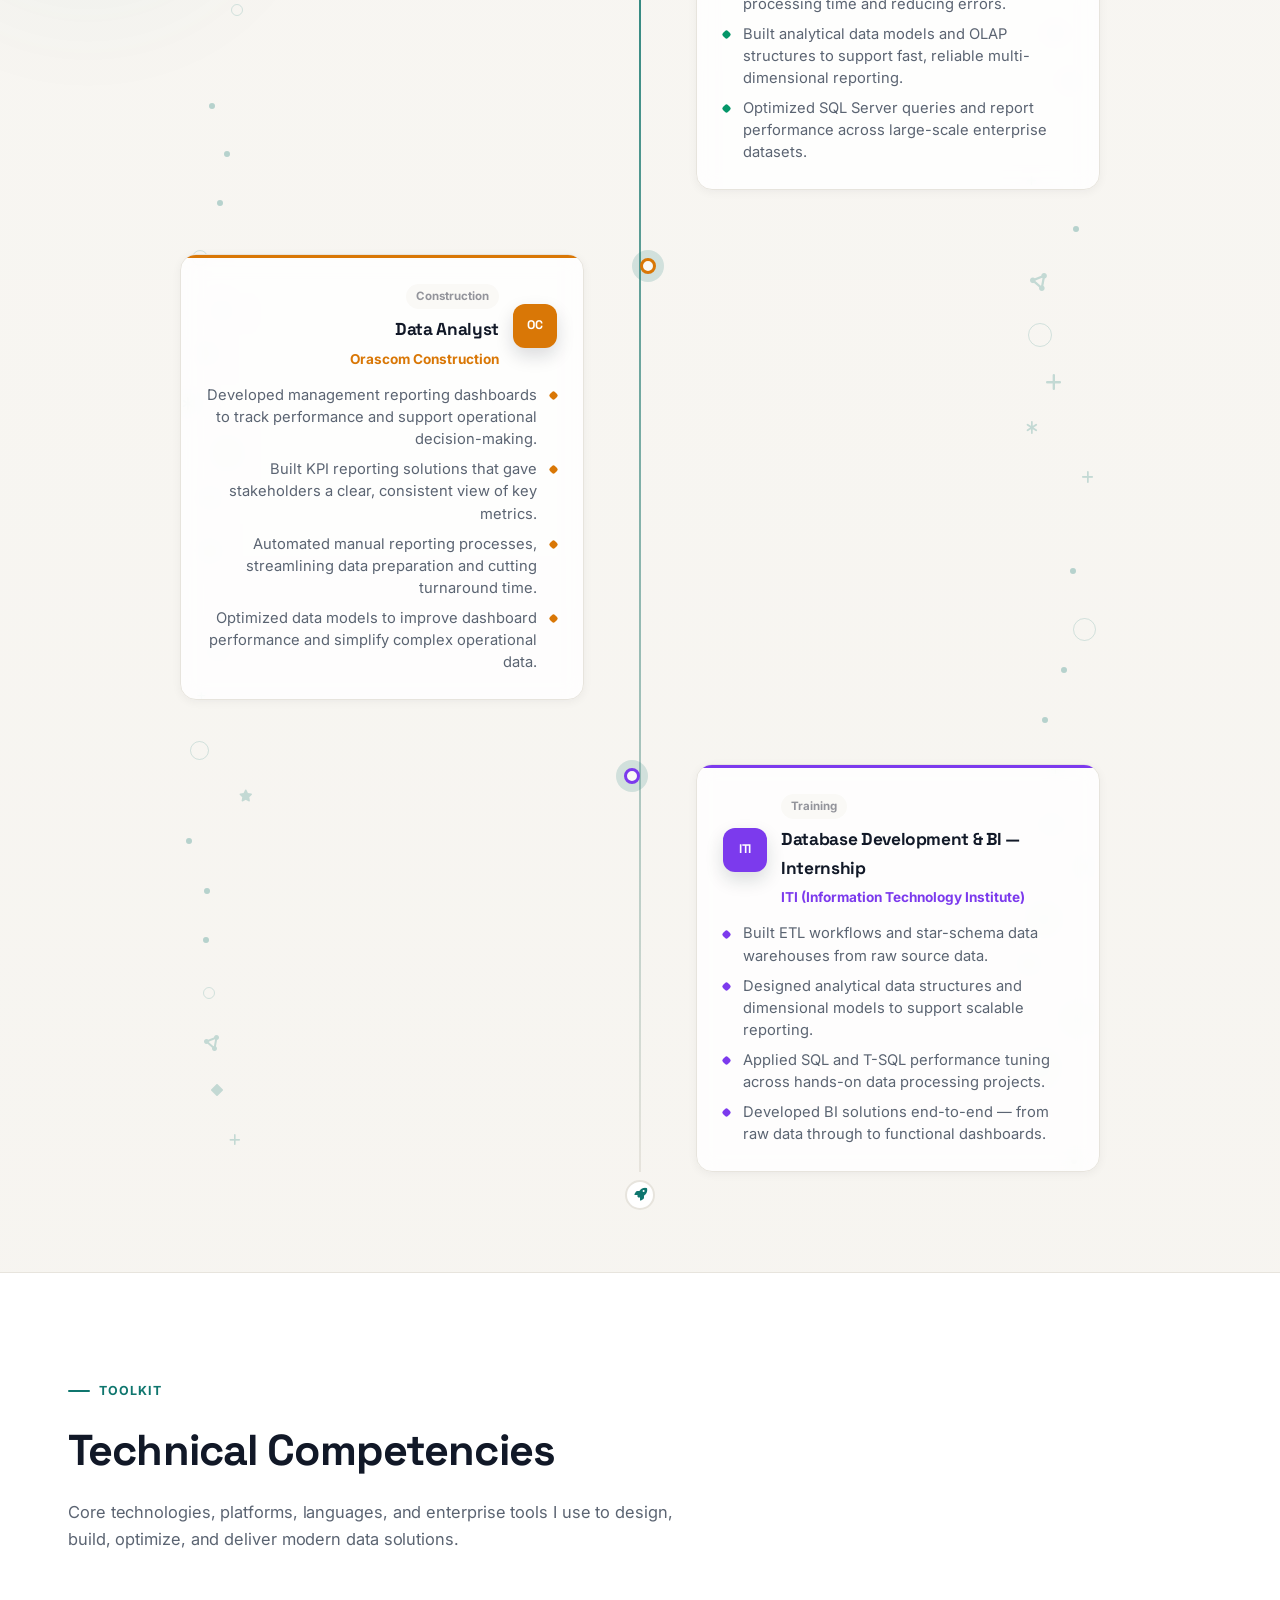
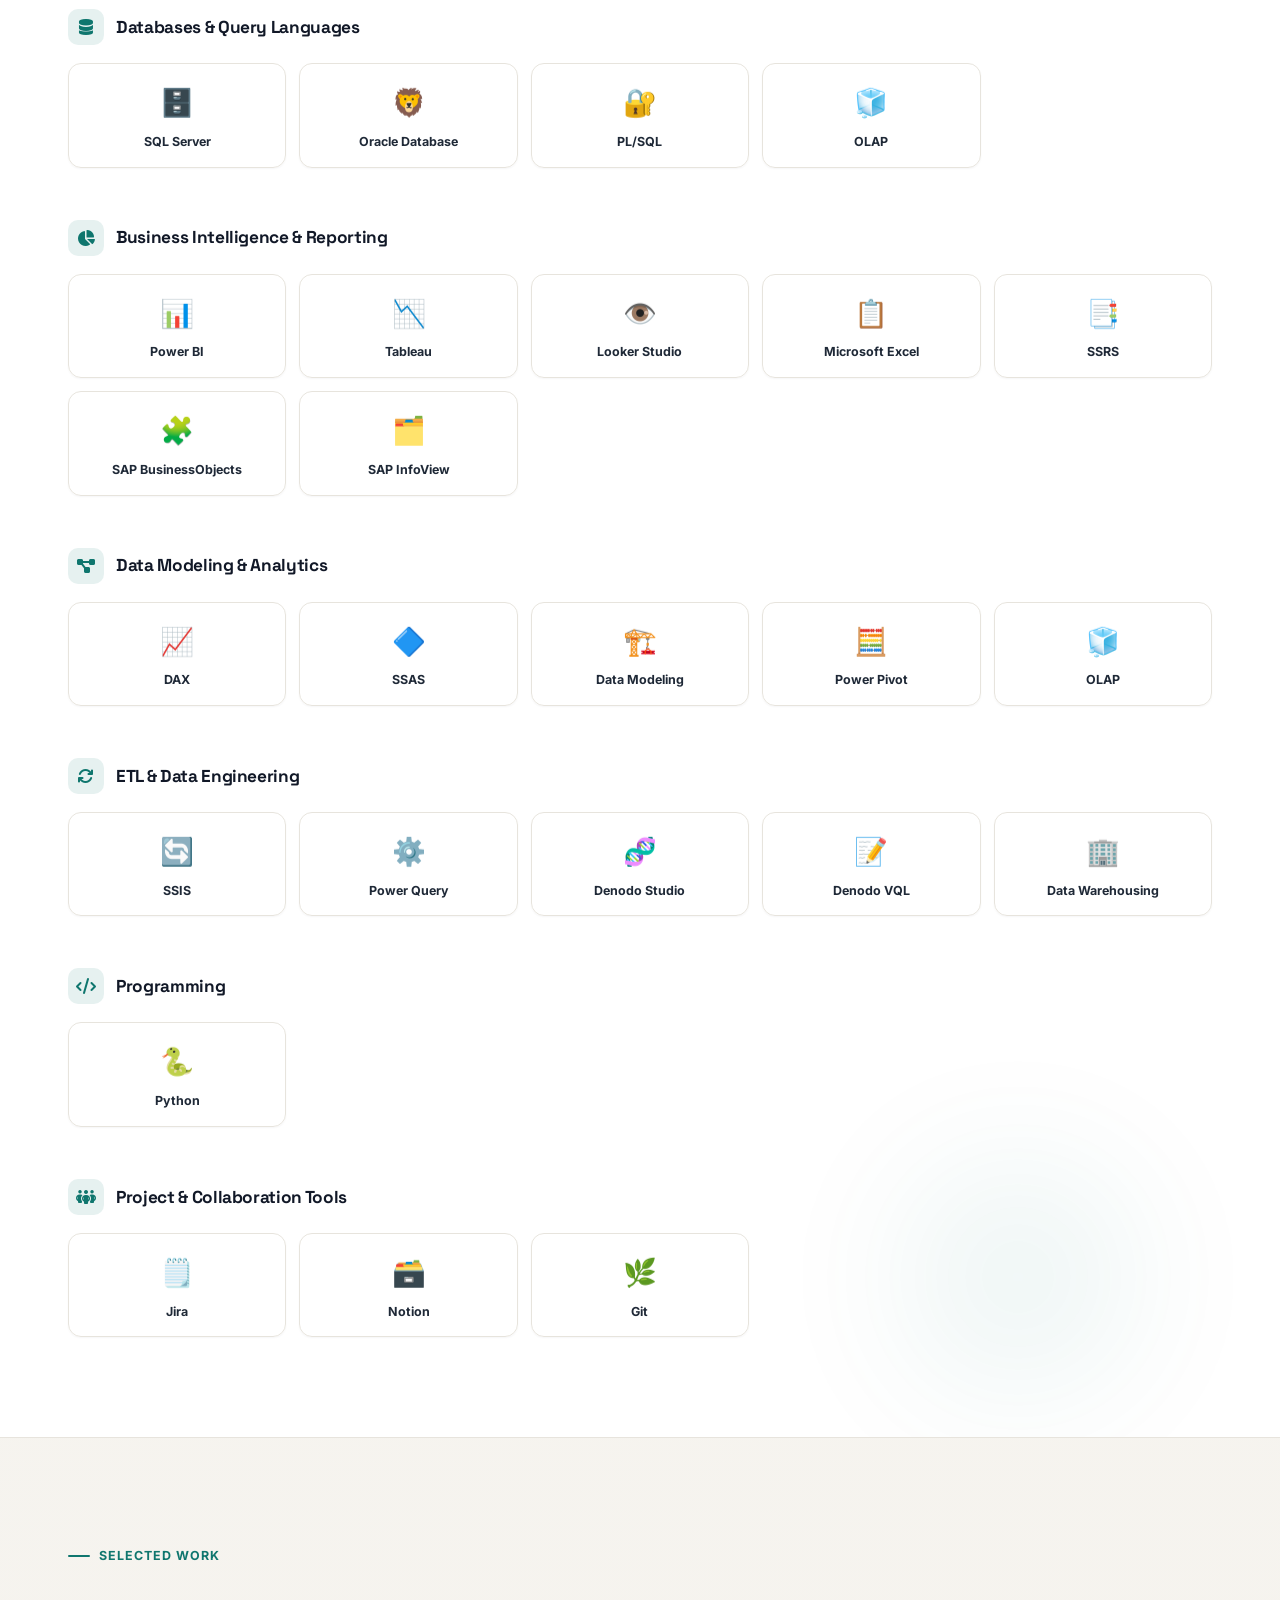
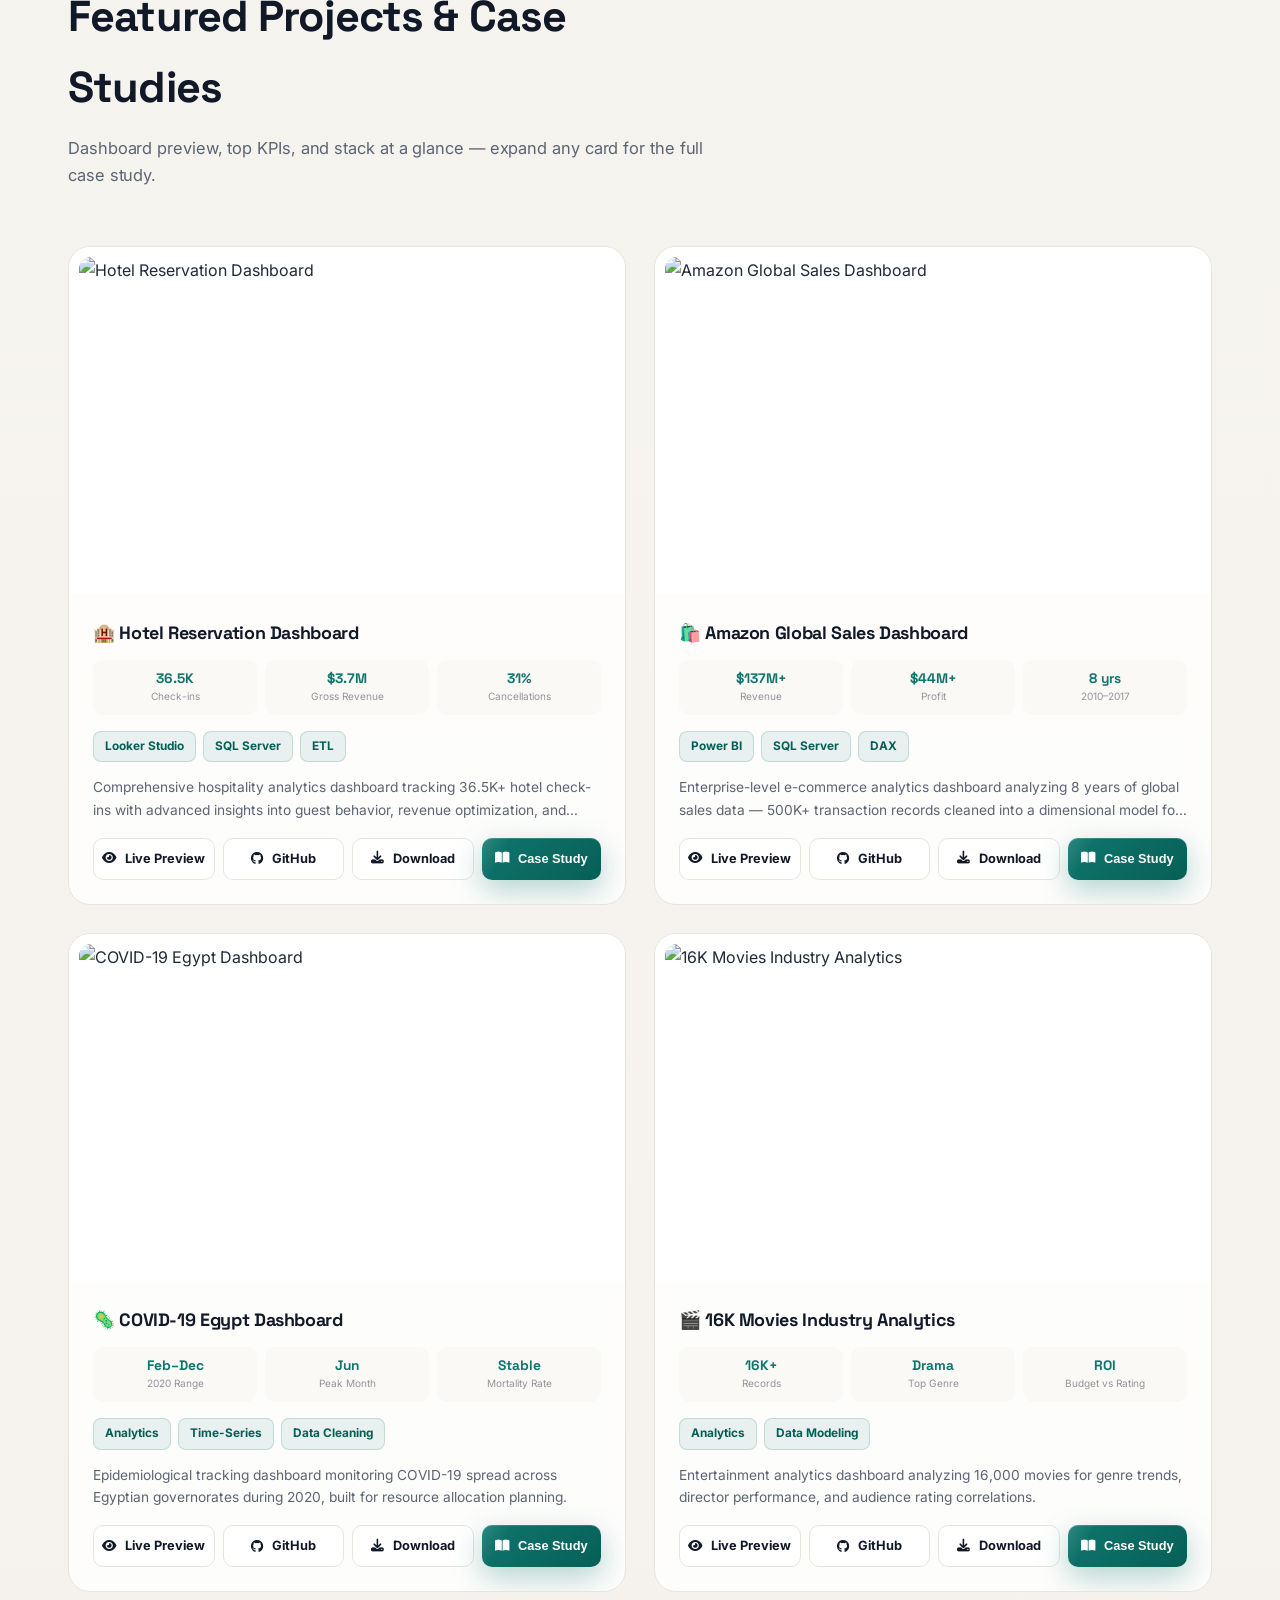
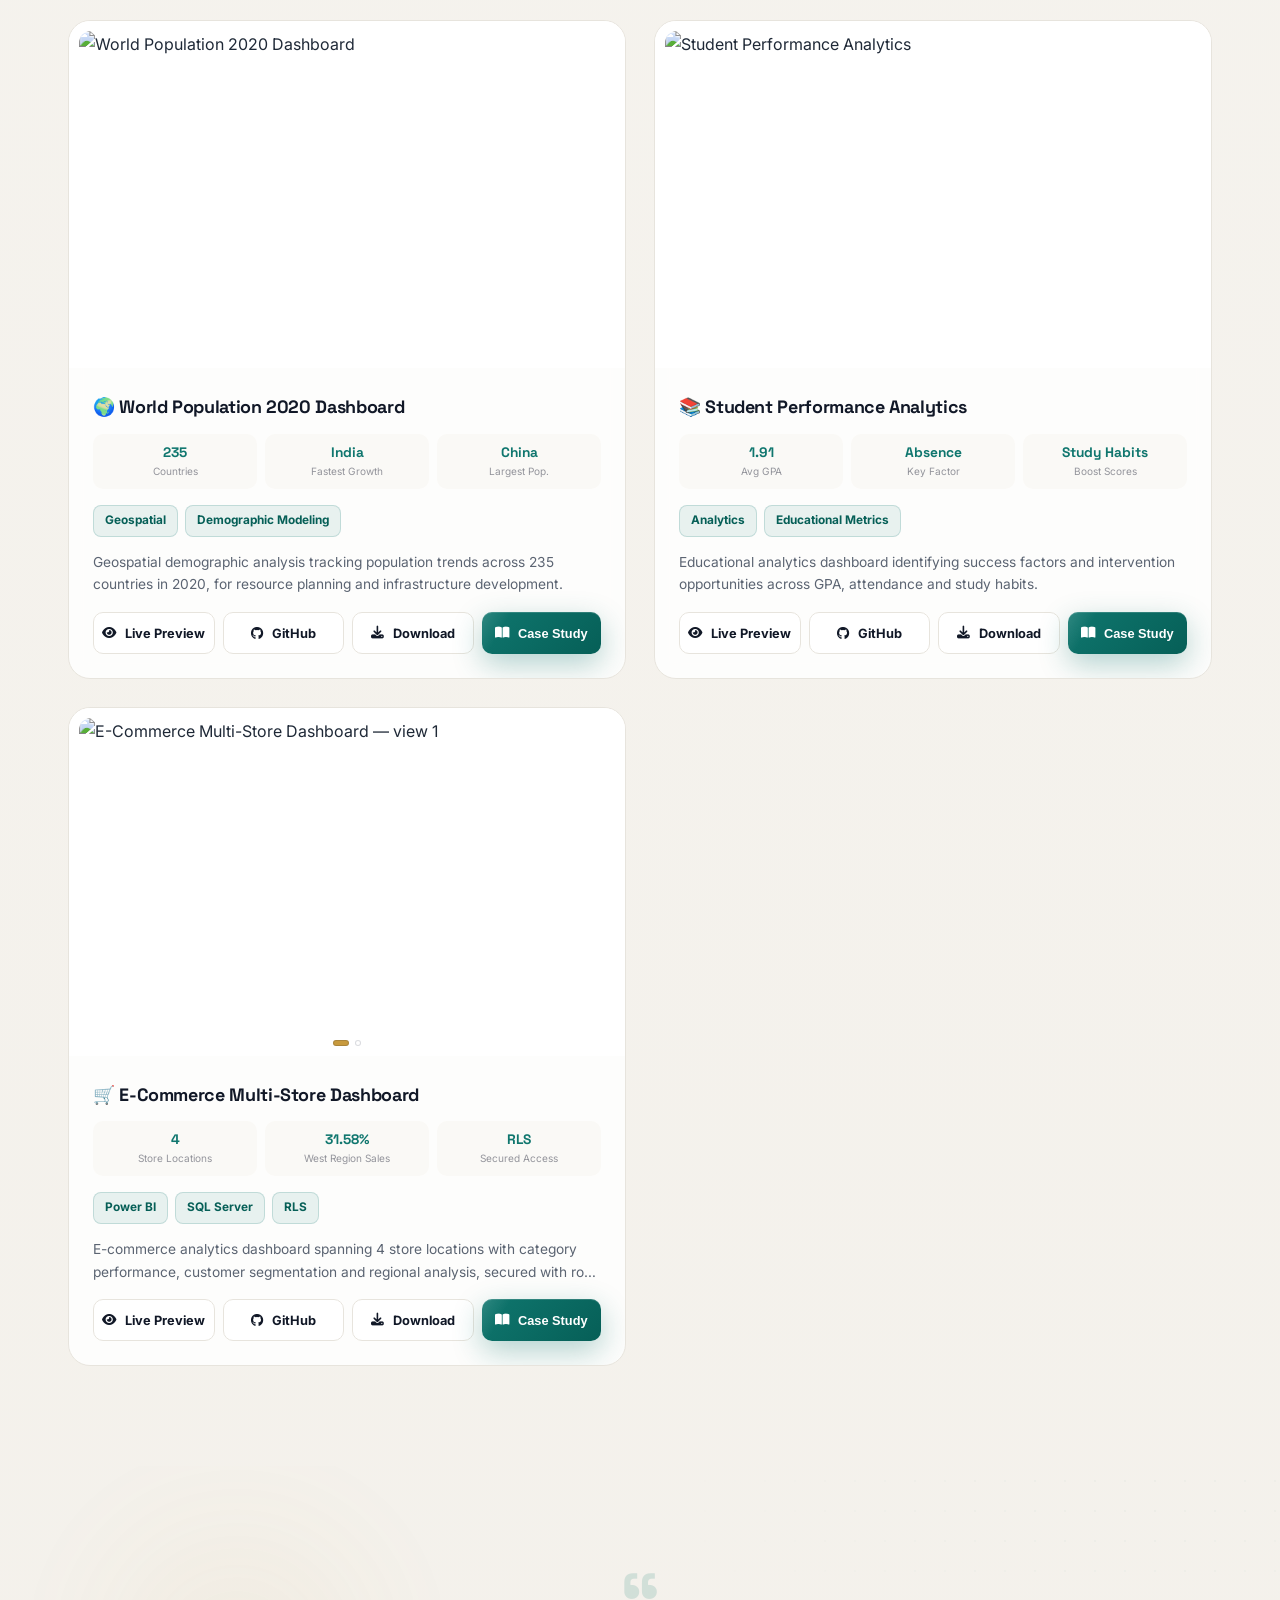
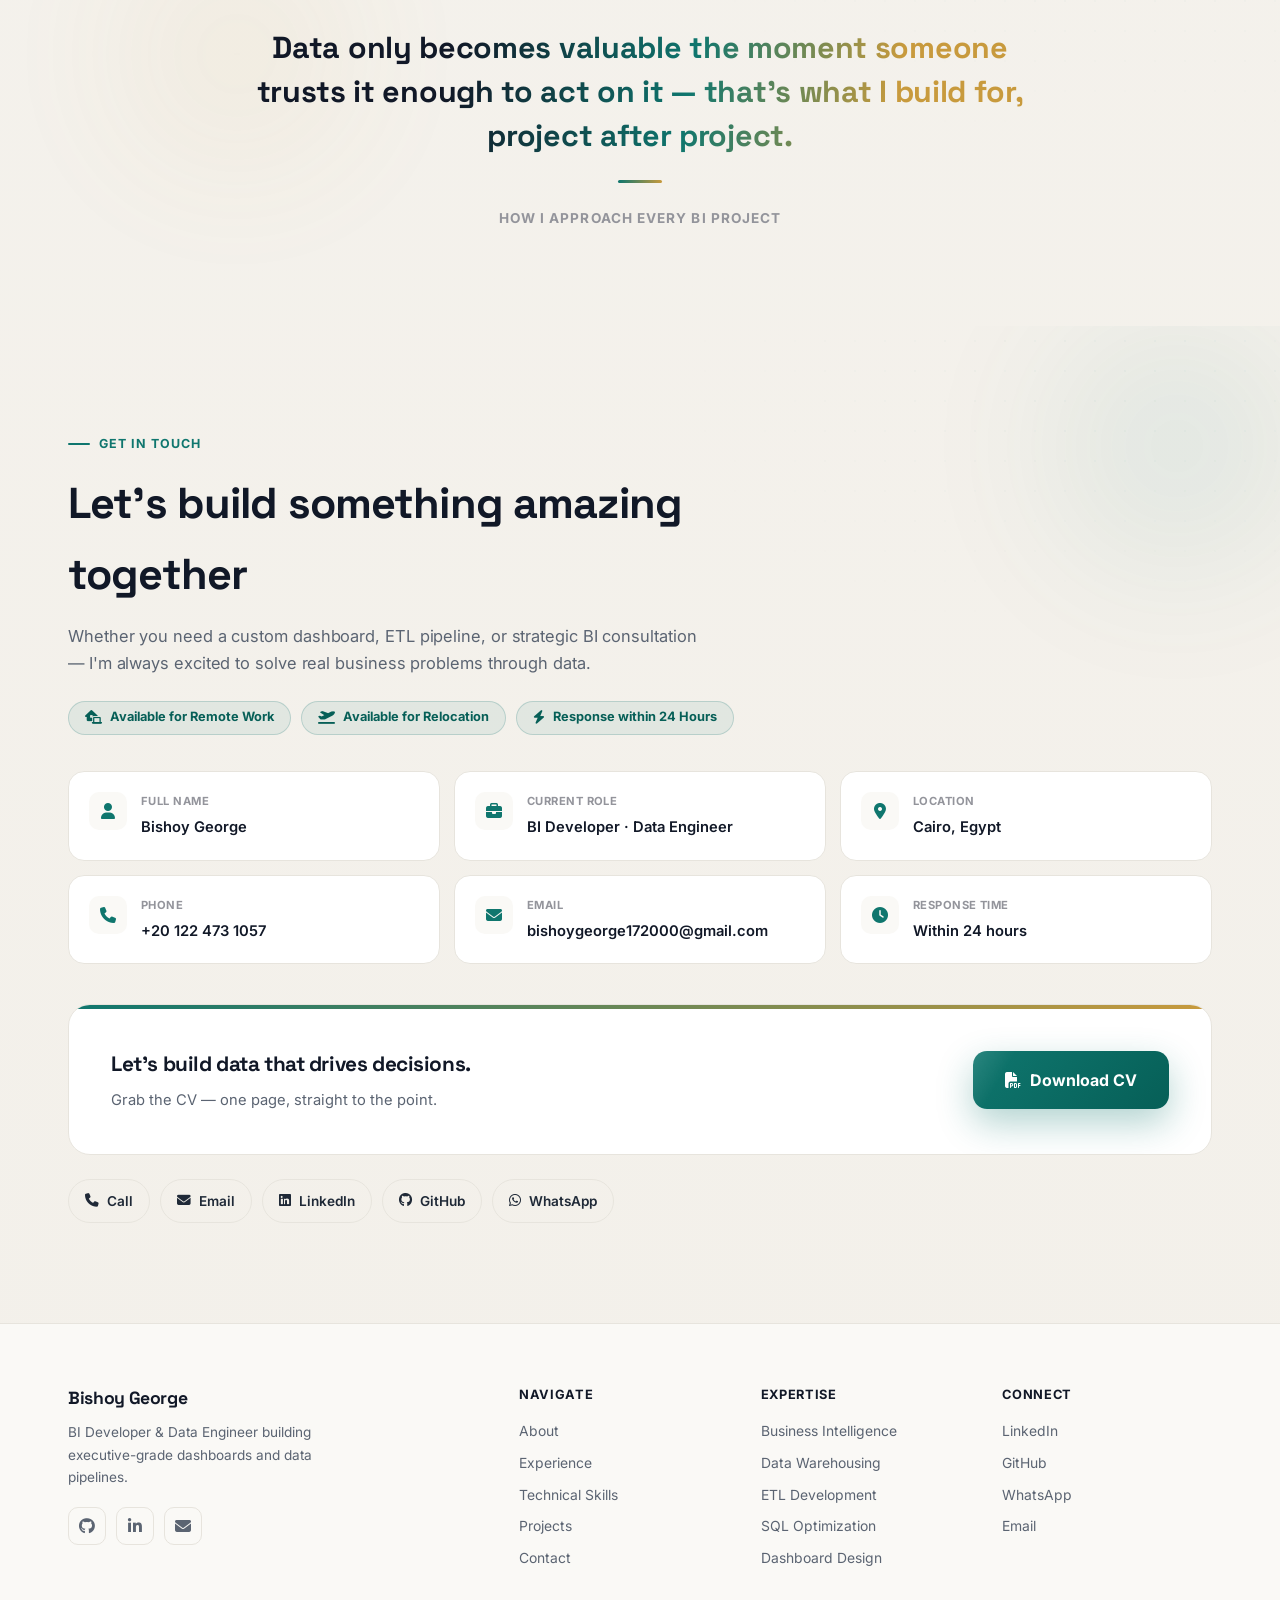
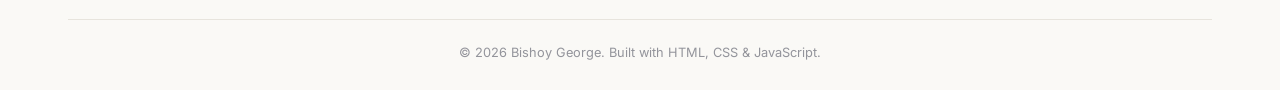
==== commit 71a78462: "Add files via upload" ====
--- a/index.html
+++ b/index.html
@@ -1243,8 +1243,8 @@
     results:"Isolated absenteeism as the strongest single predictor of low GPA, ahead of study habits or gender.",
     learning:"Self-reported data needs to be bucketed into consistent tiers before it can be meaningfully compared across segments.",
     recs:["Implement early intervention for students flagged via attendance","Improve attendance monitoring and intervention programs"]},
-  {emoji:"🛒",title:"E-Commerce Multi-Store Dashboard",img:"https://raw.githubusercontent.com/bichoygeorge/bichoygeorge.github.io/Assets/E-Commerce-Sales-Store-1.png",
-    images:["https://raw.githubusercontent.com/bichoygeorge/bichoygeorge.github.io/Assets/E-Commerce-Sales-Store-1.png","https://raw.githubusercontent.com/bichoygeorge/bichoygeorge.github.io/Assets/E-Commerce-Sales-Store-2.png","https://raw.githubusercontent.com/bichoygeorge/bichoygeorge.github.io/Assets/E-Commerce-Sales-Store-3.png"],
+  {emoji:"🛒",title:"E-Commerce Multi-Store Dashboard",img:"https://raw.githubusercontent.com/bichoygeorge/bichoygeorge.github.io/Assets/E-Commerce-Sales-Store-2.png",
+    images:["https://raw.githubusercontent.com/bichoygeorge/bichoygeorge.github.io/Assets/E-Commerce-Sales-Store-2.png","https://raw.githubusercontent.com/bichoygeorge/bichoygeorge.github.io/Assets/E-Commerce-Sales-Store-3.png"],
     kpis:[["4","Store Locations"],["31.58%","West Region Sales"],["RLS","Secured Access"]],
     tech:["Power BI","SQL Server","RLS"],
     problem:"Four store locations reported sales independently, with no secure, unified way for regional managers to see only their own store's data.",
